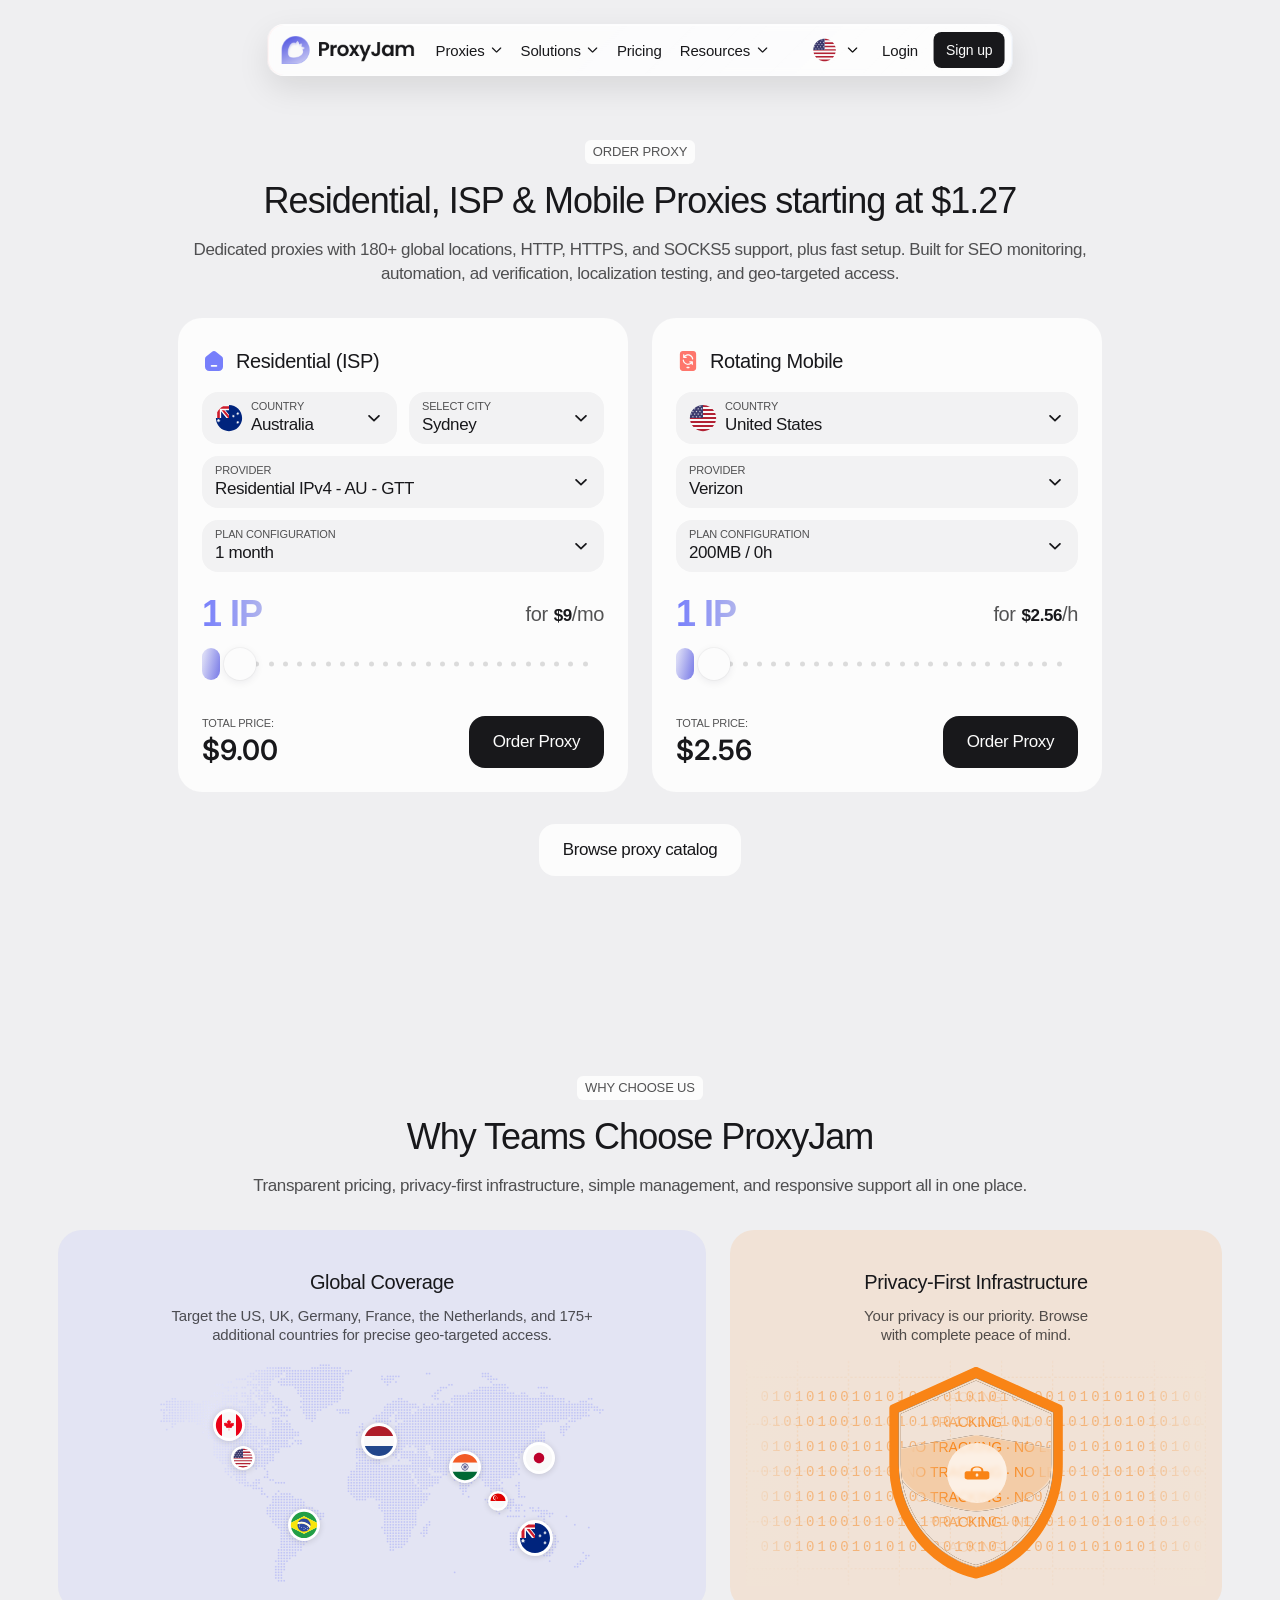
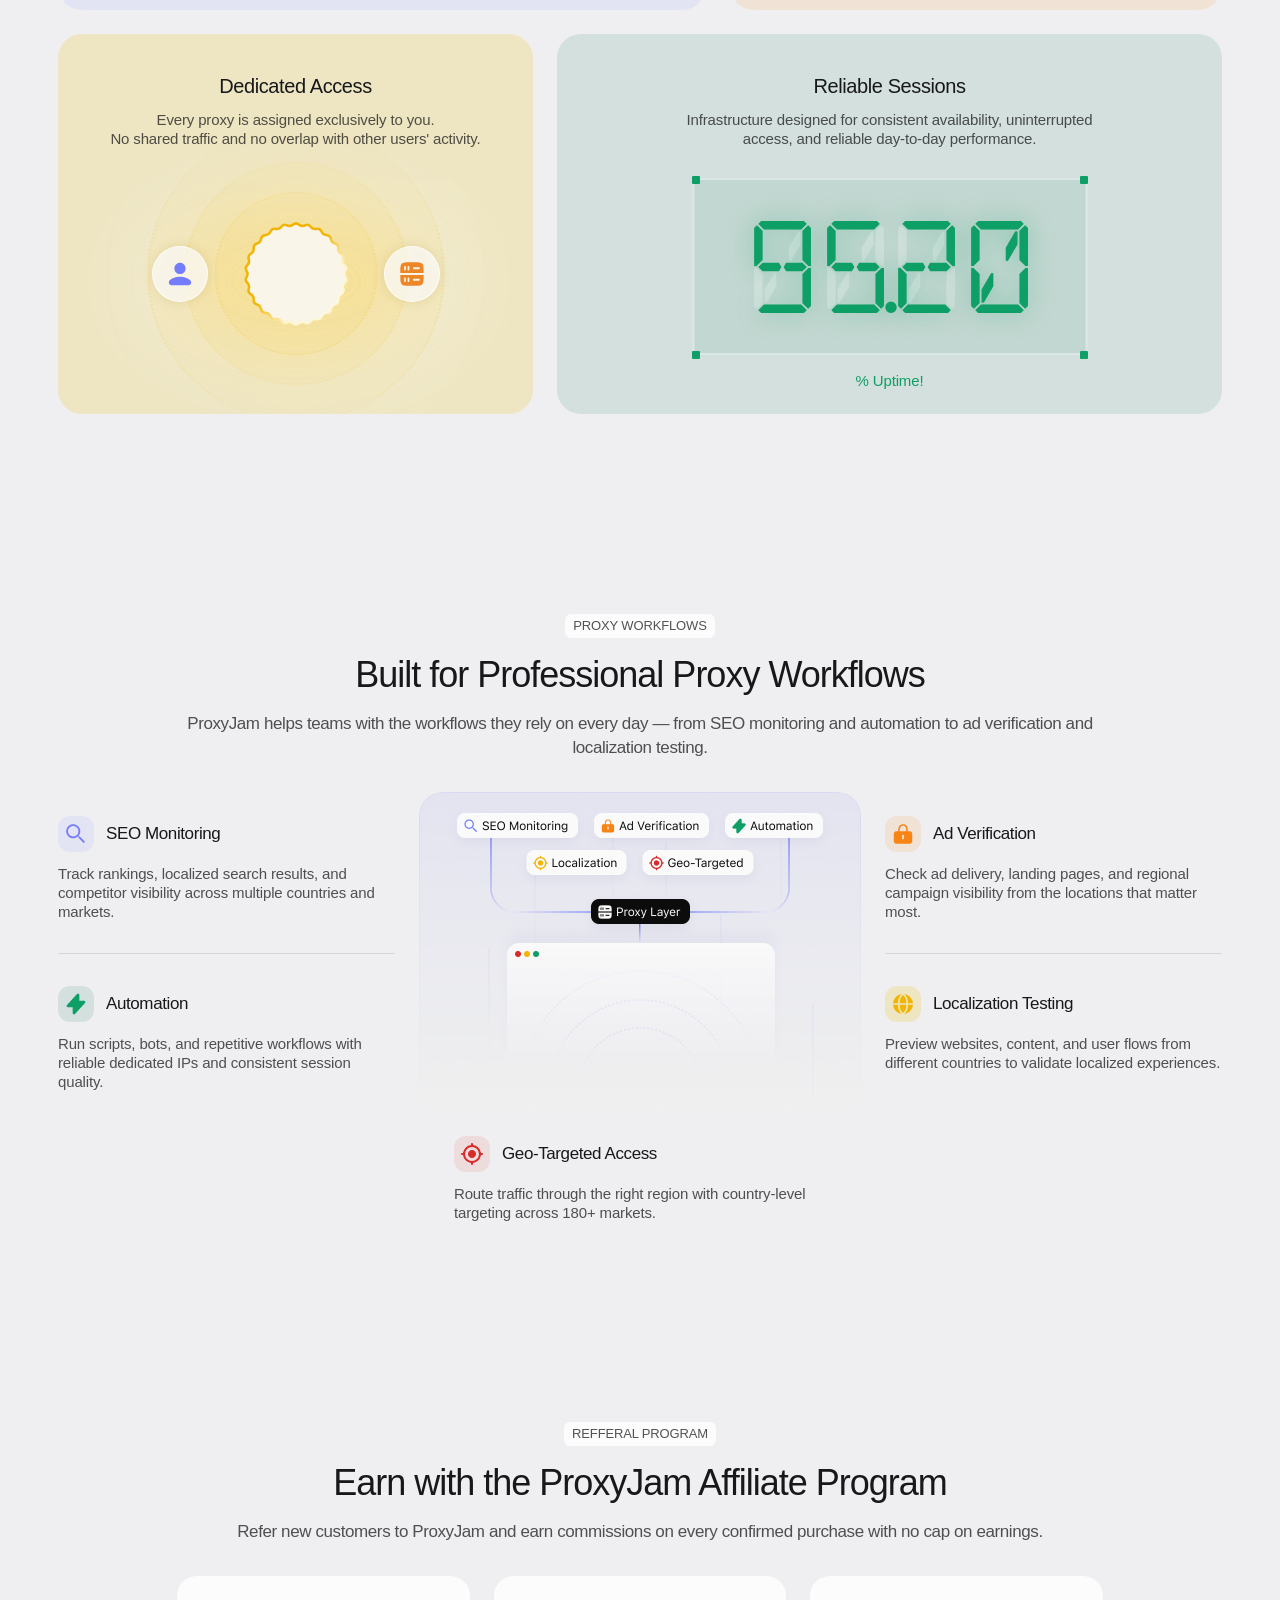
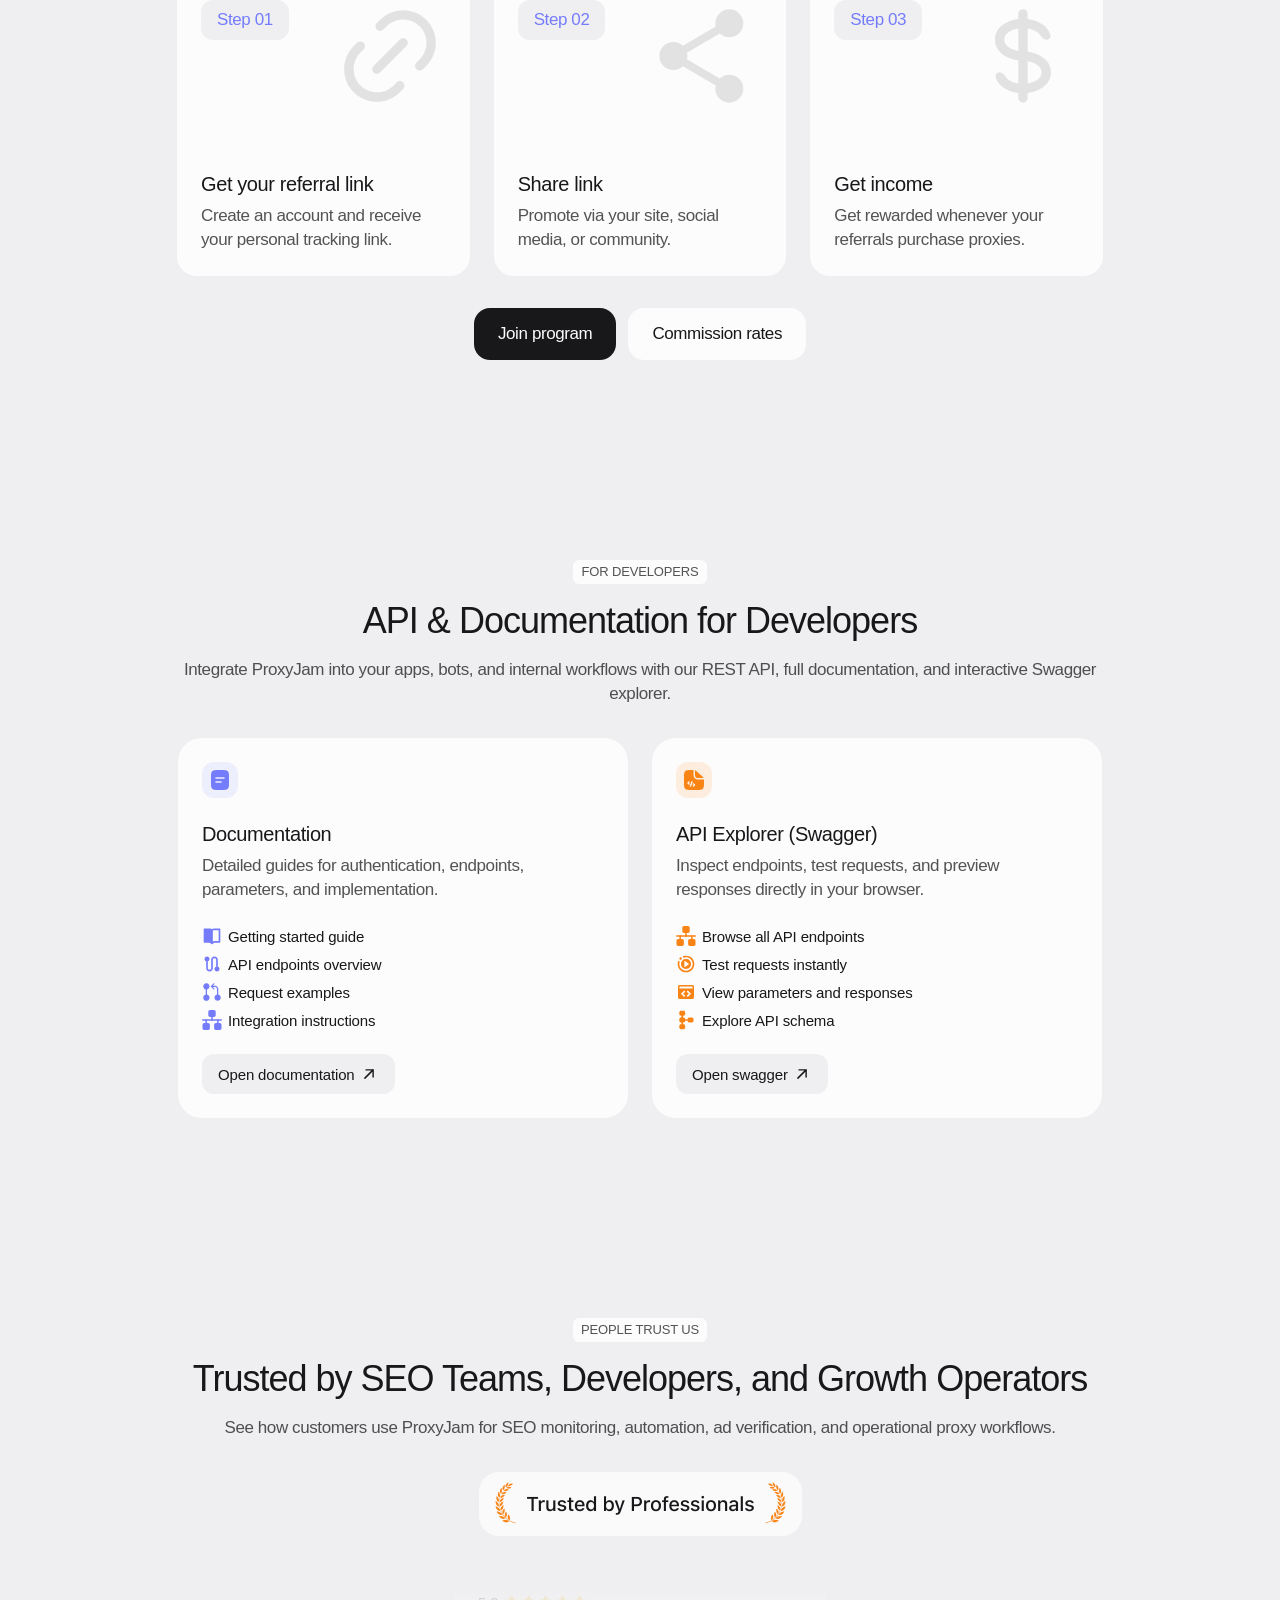
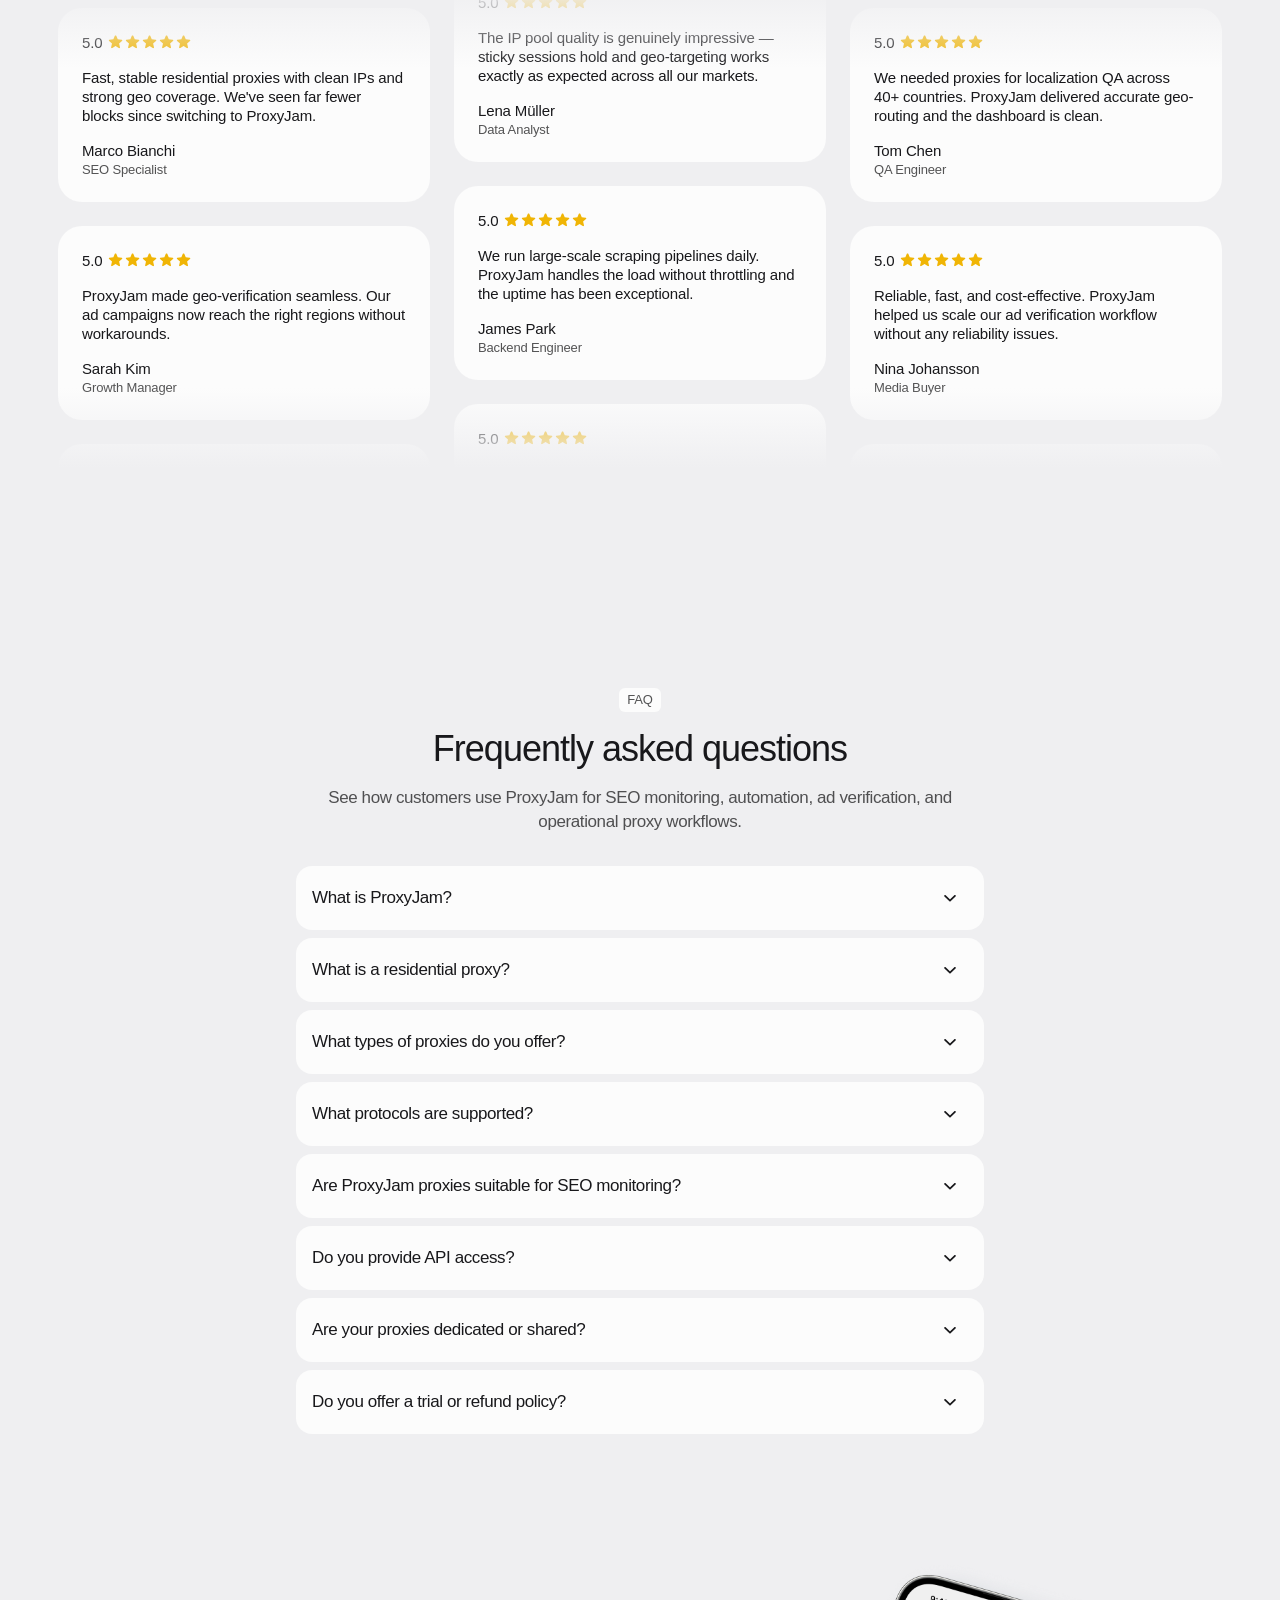
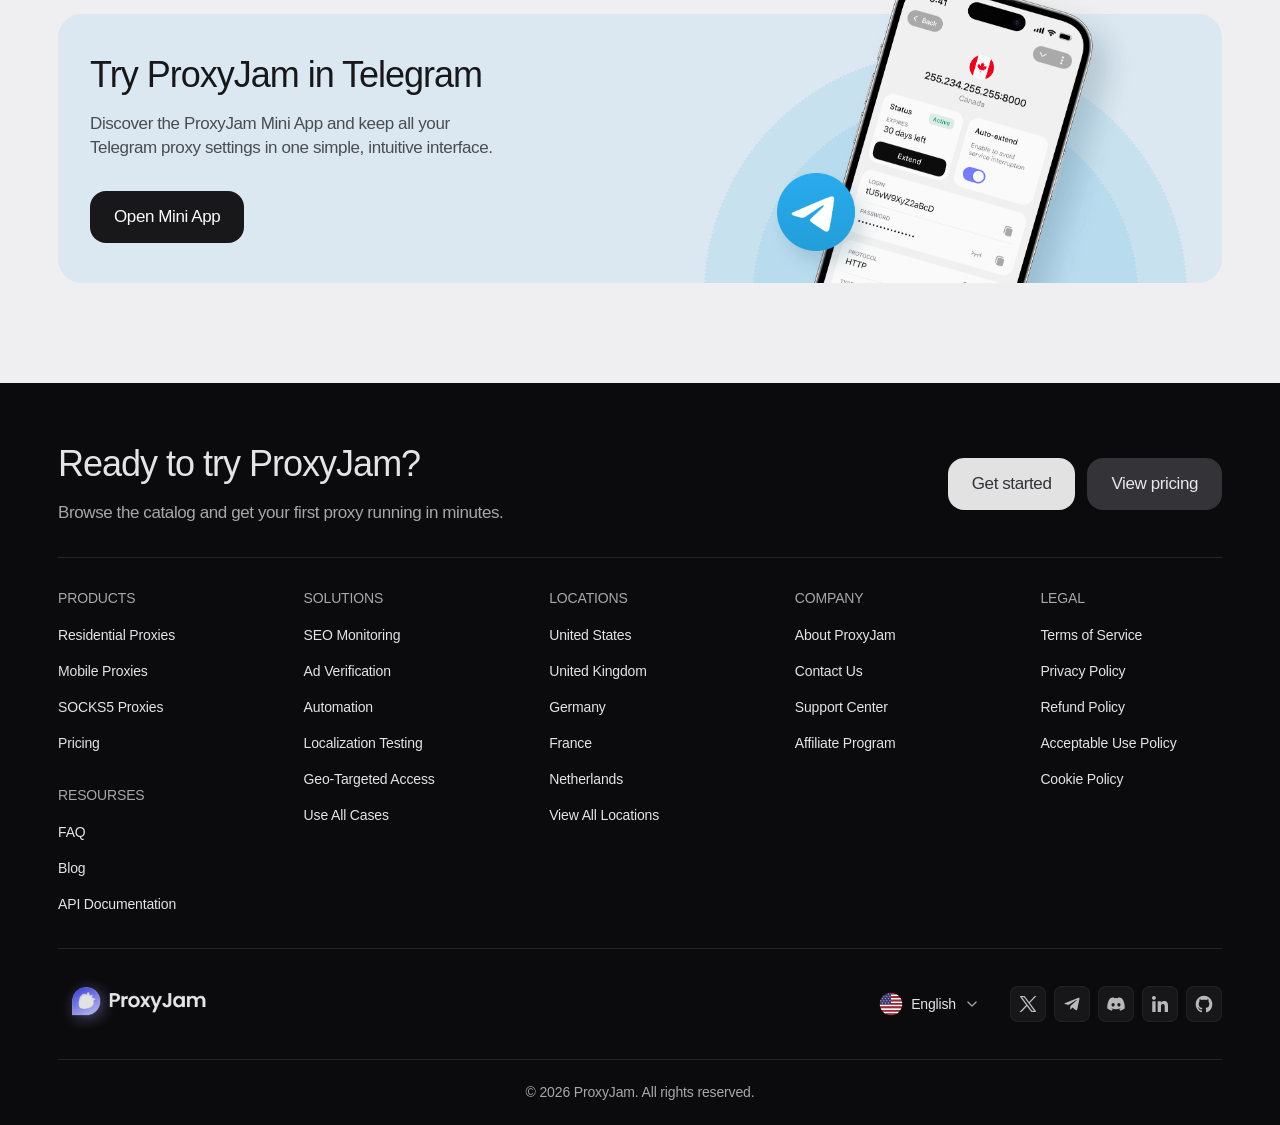
==== index.html @ fef91565 "update code" ====
<!DOCTYPE html>
<html lang="en">
<head>
<meta charset="UTF-8">
<meta name="viewport" content="width=device-width, initial-scale=1.0">
<title>Residential, ISP &amp; Mobile Proxies starting at $1.27</title>
<link rel="preconnect" href="https://fonts.googleapis.com">
<link rel="preconnect" href="https://fonts.gstatic.com" crossorigin>
<link rel="stylesheet" href="https://fonts.googleapis.com/css2?family=Poppins:wght@600&family=Inter:wght@600&display=swap">
<link rel="preload" href="assets/fonts/DSEG14Classic-Regular.woff2" as="font" type="font/woff2" crossorigin>
<link rel="stylesheet" href="css/common.css">
<link rel="stylesheet" href="css/index.css">
</head>
<body>

<div data-include="partials/header.html"></div>


<!-- ═══════════════════════════════════════
     HERO SECTION — Order Proxy
════════════════════════════════════════ -->
<div class="hero-section">

<!-- Text -->
<div class="hero-text">
  <span class="section-label">ORDER PROXY</span>
  <h1 class="hero-title">Residential, ISP &amp; Mobile Proxies starting at $1.27</h1>
  <p class="hero-subtitle">Dedicated proxies with 180+ global locations, HTTP, HTTPS, and SOCKS5 support, plus fast setup. Built for SEO monitoring, automation, ad verification, localization testing, and geo-targeted access.</p>
</div>

<!-- Proxy Cards -->
<div class="proxy-cards-row">

  <!-- ── Card 1: Residential (ISP) ── -->
  <div class="pcard">
  <div class="pcard-inner">

    <div class="pcard-head">
      <img src="assets/icon-residential.svg" alt="" width="24" height="24">
      <span class="pcard-title">Residential (ISP)</span>
    </div>

    <div class="pcard-fields">
      <div class="pcard-fields-row">
        <!-- Country (dropdown) -->
        <div class="sel-wrap" data-sel="country-isp" data-searchable>
          <div class="sel-input">
            <img class="sel-flag" src="assets/flag-au.svg" alt="">
            <div class="sel-text">
              <span class="sel-label">Country</span>
              <span class="sel-value">Australia</span>
              <input class="sel-search" type="text" autocomplete="off" spellcheck="false" tabindex="-1" aria-label="Search country">
            </div>
            <img class="sel-chev" src="assets/chevron-down-field.svg" alt="">
          </div>
          <div class="sel-drop sel-drop--scroll" id="seldrop-country-isp">
            <div class="sel-drop-list">
              <div class="sel-drop-item sel-drop-item--on"><img src="assets/flag-au.svg" alt=""><div class="sel-drop-text"><span class="sel-drop-name">Australia</span><span class="sel-drop-price">$5.03/month</span></div><img class="sel-drop-check" src="assets/check-m.svg" alt=""></div>
              <div class="sel-drop-item"><img src="assets/flag-bg.svg" alt=""><div class="sel-drop-text"><span class="sel-drop-name">Bulgaria</span><span class="sel-drop-price">$5.03/month</span></div></div>
              <div class="sel-drop-item"><img src="assets/flag-be.svg" alt=""><div class="sel-drop-text"><span class="sel-drop-name">Belgium</span><span class="sel-drop-price">$5.03/month</span></div></div>
              <div class="sel-drop-item"><img src="assets/flag-bd.svg" alt=""><div class="sel-drop-text"><span class="sel-drop-name">Bangladesh</span><span class="sel-drop-price">$5.03/month</span></div></div>
              <div class="sel-drop-item"><img src="assets/flag-at.svg" alt=""><div class="sel-drop-text"><span class="sel-drop-name">Austria</span><span class="sel-drop-price">$5.03/month</span></div></div>
              <div class="sel-drop-item"><img src="assets/flag-us.svg" alt=""><div class="sel-drop-text"><span class="sel-drop-name">United States</span><span class="sel-drop-price">$5.03/month</span></div></div>
              <div class="sel-drop-item"><img src="assets/flag-br.svg" alt=""><div class="sel-drop-text"><span class="sel-drop-name">Brazil</span><span class="sel-drop-price">$4.87/month</span></div></div>
              <div class="sel-drop-item"><img src="assets/flag-ca.svg" alt=""><div class="sel-drop-text"><span class="sel-drop-name">Canada</span><span class="sel-drop-price">$5.03/month</span></div></div>
              <div class="sel-drop-item"><img src="assets/flag-in.svg" alt=""><div class="sel-drop-text"><span class="sel-drop-name">India</span><span class="sel-drop-price">$3.24/month</span></div></div>
              <div class="sel-drop-item"><img src="assets/flag-jp.svg" alt=""><div class="sel-drop-text"><span class="sel-drop-name">Japan</span><span class="sel-drop-price">$5.99/month</span></div></div>
              <div class="sel-drop-item"><img src="assets/flag-nl.svg" alt=""><div class="sel-drop-text"><span class="sel-drop-name">Netherlands</span><span class="sel-drop-price">$5.03/month</span></div></div>
              <div class="sel-drop-item"><img src="assets/flag-sg.svg" alt=""><div class="sel-drop-text"><span class="sel-drop-name">Singapore</span><span class="sel-drop-price">$5.49/month</span></div></div>
            </div>
            <div class="sel-drop-no-results" aria-hidden="true">No results</div>
            <div class="sel-scrollbar" aria-hidden="true"><div class="sel-scrollbar-thumb"></div></div>
          </div>
        </div>
        <!-- City -->
        <div class="sel-wrap" data-sel="city-isp">
          <div class="sel-input">
            <div class="sel-text">
              <span class="sel-label">Select City</span>
              <span class="sel-value">Sydney</span>
            </div>
            <img class="sel-chev" src="assets/chevron-down-field.svg" alt="">
          </div>
          <div class="sel-drop sel-drop--plan" id="seldrop-city-isp">
            <div class="sel-drop-item sel-drop-item--sm sel-drop-item--on"><span class="sel-drop-name">Sydney</span><img class="sel-drop-check" src="assets/check-m.svg" alt=""></div>
            <div class="sel-drop-item sel-drop-item--sm"><span class="sel-drop-name">Melbourne</span></div>
          </div>
        </div>
      </div>
      <!-- Provider -->
      <div class="sel-wrap" data-sel="provider-isp">
        <div class="sel-input">
          <div class="sel-text">
            <span class="sel-label">Provider</span>
            <span class="sel-value">Residential IPv4 - AU - GTT</span>
          </div>
          <img class="sel-chev" src="assets/chevron-down-field.svg" alt="">
        </div>
        <div class="sel-drop sel-drop--plan" id="seldrop-provider-isp">
          <div class="sel-drop-item sel-drop-item--sm sel-drop-item--on"><span class="sel-drop-name">Residential IPv4 - AU - GTT</span><img class="sel-drop-check" src="assets/check-m.svg" alt=""></div>
          <div class="sel-drop-item sel-drop-item--sm"><span class="sel-drop-name">Residential IPv4 - AU - NTT</span></div>
        </div>
      </div>
      <!-- Plan Configuration (dropdown) -->
      <div class="sel-wrap" data-sel="plan-isp">
        <div class="sel-input">
          <div class="sel-text">
            <span class="sel-label">Plan Configuration</span>
            <span class="sel-value">1 month</span>
          </div>
          <img class="sel-chev" src="assets/chevron-down-field.svg" alt="">
        </div>
        <div class="sel-drop sel-drop--plan sel-drop--scroll" id="seldrop-plan-isp">
          <div class="sel-drop-list">
            <div class="sel-drop-item sel-drop-item--sm sel-drop-item--on"><span class="sel-drop-name">1 month</span><img class="sel-drop-check" src="assets/check-m.svg" alt=""></div>
            <div class="sel-drop-item sel-drop-item--sm"><span class="sel-drop-name">2 months</span></div>
            <div class="sel-drop-item sel-drop-item--sm"><span class="sel-drop-name">3 months</span></div>
            <div class="sel-drop-item sel-drop-item--sm"><span class="sel-drop-name">4 months</span></div>
            <div class="sel-drop-item sel-drop-item--sm"><span class="sel-drop-name">5 months</span></div>
            <div class="sel-drop-item sel-drop-item--sm"><span class="sel-drop-name">6 months</span></div>
            <div class="sel-drop-item sel-drop-item--sm"><span class="sel-drop-name">7 months</span></div>
            <div class="sel-drop-item sel-drop-item--sm"><span class="sel-drop-name">8 months</span></div>
            <div class="sel-drop-item sel-drop-item--sm"><span class="sel-drop-name">9 months</span></div>
            <div class="sel-drop-item sel-drop-item--sm"><span class="sel-drop-name">10 months</span></div>
            <div class="sel-drop-item sel-drop-item--sm"><span class="sel-drop-name">11 months</span></div>
            <div class="sel-drop-item sel-drop-item--sm"><span class="sel-drop-name">12 months</span></div>
          </div>
          <div class="sel-drop-no-results" aria-hidden="true">No results</div>
          <div class="sel-scrollbar" aria-hidden="true"><div class="sel-scrollbar-thumb"></div></div>
        </div>
      </div>
    </div>

    <div class="pcard-pricing">
      <div class="pcard-pricing-body">
        <div class="pcard-pricing-row">
          <span class="pcard-ip-count">1 IP</span>
          <div class="pcard-price-right">
            <span class="pcard-price-for">for</span>
            <span class="pcard-price-num">$9<span class="pcard-price-unit">/mo</span></span>
          </div>
        </div>
        <div class="pcard-slider">
          <div class="pcard-slider-dots"></div>
          <div class="pcard-slider-thumb-wrap">
            <div class="pcard-slider-fill"></div>
            <div class="pcard-slider-thumb"></div>
          </div>
        </div>
      </div>
      <div class="pcard-footer">
        <div class="pcard-total">
          <span class="pcard-total-label">Total price:</span>
          <span class="pcard-total-amount">$4.20</span>
        </div>
        <a href="#" class="btn-primary btn-xl">Order Proxy</a>
      </div>
    </div>

  </div>
  </div><!-- /card 1 -->

  <!-- ── Card 2: Rotating Mobile ── -->
  <div class="pcard">
  <div class="pcard-inner">

    <div class="pcard-head">
      <img src="assets/icon-mobile.svg" alt="" width="24" height="24">
      <span class="pcard-title">Rotating Mobile</span>
    </div>

    <div class="pcard-fields">
      <!-- Country -->
      <div class="sel-wrap" data-sel="country-mob" data-searchable>
        <div class="sel-input">
          <img class="sel-flag" src="assets/flag-us.svg" alt="">
          <div class="sel-text">
            <span class="sel-label">Country</span>
            <span class="sel-value">United States</span>
            <input class="sel-search" type="text" autocomplete="off" spellcheck="false" tabindex="-1" aria-label="Search country">
          </div>
          <img class="sel-chev" src="assets/chevron-down-field.svg" alt="">
        </div>
        <div class="sel-drop sel-drop--scroll" id="seldrop-country-mob">
          <div class="sel-drop-list">
            <div class="sel-drop-item sel-drop-item--on"><img src="assets/flag-us.svg" alt=""><div class="sel-drop-text"><span class="sel-drop-name">United States</span><span class="sel-drop-price">$2.56/h</span></div><img class="sel-drop-check" src="assets/check-m.svg" alt=""></div>
            <div class="sel-drop-item"><img src="assets/flag-au.svg" alt=""><div class="sel-drop-text"><span class="sel-drop-name">Australia</span><span class="sel-drop-price">$2.98/h</span></div></div>
            <div class="sel-drop-item"><img src="assets/flag-be.svg" alt=""><div class="sel-drop-text"><span class="sel-drop-name">Belgium</span><span class="sel-drop-price">$2.80/h</span></div></div>
            <div class="sel-drop-item"><img src="assets/flag-br.svg" alt=""><div class="sel-drop-text"><span class="sel-drop-name">Brazil</span><span class="sel-drop-price">$2.40/h</span></div></div>
            <div class="sel-drop-item"><img src="assets/flag-ca.svg" alt=""><div class="sel-drop-text"><span class="sel-drop-name">Canada</span><span class="sel-drop-price">$2.70/h</span></div></div>
            <div class="sel-drop-item"><img src="assets/flag-at.svg" alt=""><div class="sel-drop-text"><span class="sel-drop-name">Austria</span><span class="sel-drop-price">$2.75/h</span></div></div>
            <div class="sel-drop-item"><img src="assets/flag-bg.svg" alt=""><div class="sel-drop-text"><span class="sel-drop-name">Bulgaria</span><span class="sel-drop-price">$2.60/h</span></div></div>
            <div class="sel-drop-item"><img src="assets/flag-in.svg" alt=""><div class="sel-drop-text"><span class="sel-drop-name">India</span><span class="sel-drop-price">$1.90/h</span></div></div>
            <div class="sel-drop-item"><img src="assets/flag-jp.svg" alt=""><div class="sel-drop-text"><span class="sel-drop-name">Japan</span><span class="sel-drop-price">$3.10/h</span></div></div>
            <div class="sel-drop-item"><img src="assets/flag-nl.svg" alt=""><div class="sel-drop-text"><span class="sel-drop-name">Netherlands</span><span class="sel-drop-price">$2.80/h</span></div></div>
            <div class="sel-drop-item"><img src="assets/flag-sg.svg" alt=""><div class="sel-drop-text"><span class="sel-drop-name">Singapore</span><span class="sel-drop-price">$3.20/h</span></div></div>
            <div class="sel-drop-item"><img src="assets/flag-bd.svg" alt=""><div class="sel-drop-text"><span class="sel-drop-name">Bangladesh</span><span class="sel-drop-price">$1.75/h</span></div></div>
          </div>
          <div class="sel-drop-no-results" aria-hidden="true">No results</div>
          <div class="sel-scrollbar" aria-hidden="true"><div class="sel-scrollbar-thumb"></div></div>
        </div>
      </div>
      <!-- Provider -->
      <div class="sel-wrap" data-sel="provider-mob">
        <div class="sel-input">
          <div class="sel-text">
            <span class="sel-label">Provider</span>
            <span class="sel-value">Verizon</span>
          </div>
          <img class="sel-chev" src="assets/chevron-down-field.svg" alt="">
        </div>
        <div class="sel-drop sel-drop--plan" id="seldrop-provider-mob">
          <div class="sel-drop-item sel-drop-item--sm sel-drop-item--on"><span class="sel-drop-name">Verizon</span><img class="sel-drop-check" src="assets/check-m.svg" alt=""></div>
          <div class="sel-drop-item sel-drop-item--sm"><span class="sel-drop-name">AT&amp;T</span></div>
        </div>
      </div>
      <!-- Plan Configuration -->
      <div class="sel-wrap" data-sel="plan-mob">
        <div class="sel-input">
          <div class="sel-text">
            <span class="sel-label">Plan Configuration</span>
            <span class="sel-value">200MB / 0h</span>
          </div>
          <img class="sel-chev" src="assets/chevron-down-field.svg" alt="">
        </div>
        <div class="sel-drop sel-drop--plan" id="seldrop-plan-mob">
          <div class="sel-drop-item sel-drop-item--sm sel-drop-item--on"><span class="sel-drop-name">200MB / 0h</span><img class="sel-drop-check" src="assets/check-m.svg" alt=""></div>
          <div class="sel-drop-item sel-drop-item--sm"><span class="sel-drop-name">Unlimited / 1 day</span></div>
          <div class="sel-drop-item sel-drop-item--sm"><span class="sel-drop-name">Unlimited / 1 week</span></div>
          <div class="sel-drop-item sel-drop-item--sm"><span class="sel-drop-name">Unlimited / 15 days</span></div>
          <div class="sel-drop-item sel-drop-item--sm"><span class="sel-drop-name">Unlimited / 1 month</span></div>
        </div>
      </div>
    </div>

    <div class="pcard-pricing">
      <div class="pcard-pricing-body">
        <div class="pcard-pricing-row">
          <span class="pcard-ip-count">1 IP</span>
          <div class="pcard-price-right">
            <span class="pcard-price-for">for</span>
            <span class="pcard-price-num">$2.56<span class="pcard-price-unit">/h</span></span>
          </div>
        </div>
        <div class="pcard-slider">
          <div class="pcard-slider-dots"></div>
          <div class="pcard-slider-thumb-wrap">
            <div class="pcard-slider-fill"></div>
            <div class="pcard-slider-thumb"></div>
          </div>
        </div>
      </div>
      <div class="pcard-footer">
        <div class="pcard-total">
          <span class="pcard-total-label">Total price:</span>
          <span class="pcard-total-amount">$1.50</span>
        </div>
        <a href="#" class="btn-primary btn-xl">Order Proxy</a>
      </div>
    </div>

  </div>
  </div><!-- /card 2 -->

</div><!-- /proxy-cards-row -->

<a href="#" class="btn-secondary-on-accent btn-xl">Browse proxy catalog</a>

</div><!-- /hero-section -->


<div class="section">


<!-- Header -->
<div class="section-header">
<span class="section-label">WHY CHOOSE US</span>
<h2 class="section-title">Why Teams Choose ProxyJam</h2>
<p class="section-subtitle">Transparent pricing, privacy-first infrastructure, simple management, and responsive support all in one place.</p>
</div>


<!-- Cards -->
<div class="cards">


<!-- Row 1 -->
<div class="cards-row">


<!-- Global Coverage -->
<div class="card card-global">
<div class="card-canvas desktop-only">
<div class="card-header">
<p class="card-title">Global Coverage</p>
<p class="card-desc">Target the US, UK, Germany, France, the Netherlands, and 175+ additional countries for precise geo-targeted access.</p>
</div>


<div class="global-map-backdrop"></div>


<div class="flag flag-ca"><img src="assets/flag-ca.svg" alt="Canada"></div>
<div class="flag flag-us"><img src="assets/flag-us.svg" alt="USA"></div>
<div class="flag flag-br"><img src="assets/flag-br.svg" alt="Brazil"></div>
<div class="flag flag-nl"><img src="assets/flag-nl.svg" alt="Netherlands"></div>
<div class="flag flag-in"><img src="assets/flag-in.svg" alt="India"></div>
<div class="flag flag-sg"><img src="assets/flag-sg.svg" alt="Singapore"></div>
<div class="flag flag-jp"><img src="assets/flag-jp.svg" alt="Japan"></div>
<div class="flag flag-au"><img src="assets/flag-au.svg" alt="Australia"></div>
</div>

<!-- Mobile rebuild: text in normal flow (native size), graphics in a fixed 311px layout -->
<div class="card-m mobile-only">
<div class="card-header-m">
<p class="card-title">Global Coverage</p>
<p class="card-desc">Target the US, UK, Germany, France, the Netherlands, and 175+ additional countries for precise geo-targeted access.</p>
</div>
<div class="card-art-m art-global-m">
<div class="card-art-m-canvas">
<div class="map-backdrop-m"></div>
<div class="flag-m flag-jp-m"><img src="assets/flag-jp.svg" alt="Japan"></div>
<div class="flag-m flag-in-m"><img src="assets/flag-in.svg" alt="India"></div>
<div class="flag-m flag-sg-m"><img src="assets/flag-sg.svg" alt="Singapore"></div>
<div class="flag-m flag-au-m"><img src="assets/flag-au.svg" alt="Australia"></div>
<div class="flag-m flag-br-m"><img src="assets/flag-br.svg" alt="Brazil"></div>
<div class="flag-m flag-ca-m"><img src="assets/flag-ca.svg" alt="Canada"></div>
<div class="flag-m flag-us-m"><img src="assets/flag-us.svg" alt="USA"></div>
<div class="flag-m flag-nl-m"><img src="assets/flag-nl.svg" alt="Netherlands"></div>
</div>
</div>
</div>
</div>
<script>
document.addEventListener('dragstart', function(e){ e.preventDefault(); });
document.querySelectorAll('.flag, .flag-m').forEach(function(f){
  f.addEventListener('animationend', function(e){
    if (e.animationName === 'flag-pop') f.classList.add('flag-settled');
  });
});
</script>


<!-- Privacy-First Infrastructure -->
<div class="card card-privacy">
<div class="card-canvas">


<!-- Header flows in flex (not absolute like other cards) -->
<div class="privacy-header">
<p class="card-title">Privacy-First Infrastructure</p>
<p class="card-desc">Your privacy is our priority. Browse<br>with complete peace of mind.</p>
</div>


<!-- Section fills remaining height — all decorations positioned inside here -->
<div class="privacy-section">
<div class="privacy-section-inner">


<!-- Dashed-square grid pattern image -->
<div class="grid-pattern"><img src="assets/f4e9cf75-34ce-440c-aba3-add4a6ff851a.png" alt=""></div>


<p class="binary-row" style="top:calc(50% - 84px)"><span class="binary-ticker" style="animation-delay:0s">0101010010101010010101010010101010101001010010101001001010100101010100101010100101010101010010100101010010</span></p>
<p class="binary-row" style="top:calc(50% - 59px)"><span class="binary-ticker" style="animation-delay:-2s;animation-duration:14s">0101010010101010010101010010101010101001001010010101010010101010010101010101001010010101010101010010101010</span></p>
<p class="binary-row" style="top:calc(50% - 34px)"><span class="binary-ticker" style="animation-delay:-4s">0101010010101010010101010010101010101001010010101001001010100101010100101010100101010101010010100101010010</span></p>
<p class="binary-row" style="top:calc(50% - 9px)"><span class="binary-ticker" style="animation-delay:-6s;animation-duration:14s">0101010010101010010101010010101010101001001010010101010010101010010101010101001010010101010101010010101010</span></p>
<p class="binary-row" style="top:calc(50% + 16px)"><span class="binary-ticker" style="animation-delay:-8s">0101010010101010010101010010101010101001010010101001001010100101010100101010100101010101010010100101010010</span></p>
<p class="binary-row" style="top:calc(50% + 41px)"><span class="binary-ticker" style="animation-delay:-10s;animation-duration:14s">0101010010101010010101010010101010101001001010010101010010101010010101010101001010010101010101010010101010</span></p>
<p class="binary-row" style="top:calc(50% + 66px)"><span class="binary-ticker" style="animation-delay:-12s">0101010010101010010101010010101010101001010010101001001010100101010100101010100101010101010010100101010010</span></p>


<!-- Shield fill (solid orange shape) — centered in section -->
<div class="shield-fill">
<img src="assets/6edff394-02d1-48a5-b776-a160d4b1c9af.svg" alt="">
</div>
<!-- Shield stroke (outline) — same center, 173.6×212.2px per Figma -->
<div class="shield-stroke">
<img src="assets/3fb96b79-f251-4311-98e4-dcd44f9886ab.svg" alt="">
</div>


<!-- NO LOGS scrolling rows: HTML ticker + per-row radial mask — same seamless technique as binary rows -->
<div class="nologs-row" style="top:calc(50% - 84px);-webkit-mask-image:radial-gradient(ellipse 72px 88px at 150px 83.5px,white 44%,transparent 100%);mask-image:radial-gradient(ellipse 72px 88px at 150px 83.5px,white 44%,transparent 100%)"><span class="nologs-ticker" style="animation-duration:20s;animation-delay:0s">NO LOGS · NO TRACKING · NO LEAKS · NO LOGS · NO TRACKING · NO LEAKS · </span></div>
<div class="nologs-row" style="top:calc(50% - 59px);-webkit-mask-image:radial-gradient(ellipse 72px 88px at 150px 58.5px,white 44%,transparent 100%);mask-image:radial-gradient(ellipse 72px 88px at 150px 58.5px,white 44%,transparent 100%)"><span class="nologs-ticker" style="animation-duration:14s;animation-delay:-5s">NO LOGS · NO TRACKING · NO LEAKS · NO LOGS · NO TRACKING · NO LEAKS · </span></div>
<div class="nologs-row" style="top:calc(50% - 34px);-webkit-mask-image:radial-gradient(ellipse 72px 88px at 150px 33.5px,white 44%,transparent 100%);mask-image:radial-gradient(ellipse 72px 88px at 150px 33.5px,white 44%,transparent 100%)"><span class="nologs-ticker" style="animation-duration:20s;animation-delay:-8s">NO LOGS · NO TRACKING · NO LEAKS · NO LOGS · NO TRACKING · NO LEAKS · </span></div>
<div class="nologs-row" style="top:calc(50% - 9px);-webkit-mask-image:radial-gradient(ellipse 72px 88px at 150px 8.5px,white 44%,transparent 100%);mask-image:radial-gradient(ellipse 72px 88px at 150px 8.5px,white 44%,transparent 100%)"><span class="nologs-ticker" style="animation-duration:16s;animation-delay:-2s">NO LOGS · NO TRACKING · NO LEAKS · NO LOGS · NO TRACKING · NO LEAKS · </span></div>
<div class="nologs-row" style="top:calc(50% + 16px);-webkit-mask-image:radial-gradient(ellipse 72px 88px at 150px -16.5px,white 44%,transparent 100%);mask-image:radial-gradient(ellipse 72px 88px at 150px -16.5px,white 44%,transparent 100%)"><span class="nologs-ticker" style="animation-duration:20s;animation-delay:-11s">NO LOGS · NO TRACKING · NO LEAKS · NO LOGS · NO TRACKING · NO LEAKS · </span></div>
<div class="nologs-row" style="top:calc(50% + 41px);-webkit-mask-image:radial-gradient(ellipse 72px 88px at 150px -41.5px,white 44%,transparent 100%);mask-image:radial-gradient(ellipse 72px 88px at 150px -41.5px,white 44%,transparent 100%)"><span class="nologs-ticker" style="animation-duration:14s;animation-delay:-7s">NO LOGS · NO TRACKING · NO LEAKS · NO LOGS · NO TRACKING · NO LEAKS · </span></div>
<div class="nologs-row" style="top:calc(50% + 66px);-webkit-mask-image:radial-gradient(ellipse 72px 88px at 150px -66.5px,white 44%,transparent 100%);mask-image:radial-gradient(ellipse 72px 88px at 150px -66.5px,white 44%,transparent 100%)"><span class="nologs-ticker" style="animation-duration:18s;animation-delay:-14s">NO LOGS · NO TRACKING · NO LEAKS · NO LOGS · NO TRACKING · NO LEAKS · </span></div>


<!-- Lock icon at shield center -->
<div class="privacy-lock">
<img src="assets/2326673f-800e-4bdb-b74c-940f44e95e42.svg" alt="lock">
</div>


</div><!-- /privacy-section-inner -->
</div><!-- /privacy-section -->
</div><!-- /card-canvas -->
</div>


</div><!-- /row 1 -->


<!-- Row 2 -->
<div class="cards-row">


<!-- Dedicated Access -->
<div class="card card-dedicated">
<div class="card-canvas desktop-only">
<div class="card-header">
<p class="card-title">Dedicated Access</p>
<p class="card-desc">Every proxy is assigned exclusively to you.<br>No shared traffic and no overlap with other users' activity.</p>
</div>


<div class="dedicated-circles">
<div class="circle circle-1"><img src="assets/ellipse-ring-5.png" alt=""></div>
<div class="circle circle-2"><img src="assets/ellipse-ring-4.png" alt=""></div>
<div class="circle circle-3"><img src="assets/ellipse-ring-3.png" alt=""></div>
<div class="circle circle-4"><img src="assets/ellipse-ring-2.png" alt=""></div>
<div class="circle circle-5"><img src="assets/ellipse-ring-1.png" alt=""></div>
</div>


<div class="icon-holder icon-left">
<img src="assets/0dd3f179-70f8-4a38-bca5-ca5babe4696d.svg" alt="person">
</div>
<div class="icon-holder icon-right">
<img src="assets/f56c302c-a015-42be-b242-9e35dde1f527.svg" alt="list">
</div>
<div class="icon-holder icon-center">
<svg class="icon-center-shape" viewBox="0 0 104 104" width="104" height="104">
<defs>
<linearGradient id="icon-center-grad" x1="0" y1="0" x2="1" y2="1">
<stop offset="0%" stop-color="#F0B505"/>
<stop offset="45%" stop-color="#F0B505"/>
<stop offset="70%" stop-color="#FFF5C8" stop-opacity="0.9"/>
<stop offset="100%" stop-color="#FFFFFF" stop-opacity="0.6"/>
</linearGradient>
</defs>
<path d="M49.56,2.24 Q52.00,0.50 54.44,2.24 L55.31,2.86 Q57.75,4.61 60.54,3.50 L61.54,3.10 Q64.32,2.00 66.28,4.27 L66.98,5.09 Q68.93,7.36 71.90,6.95 L72.96,6.81 Q75.93,6.40 77.29,9.08 L77.77,10.03 Q79.12,12.71 82.10,13.02 L83.17,13.14 Q86.15,13.45 86.82,16.38 L87.06,17.42 Q87.73,20.34 90.56,21.36 L91.56,21.73 Q94.38,22.74 94.34,25.74 L94.32,26.81 Q94.27,29.81 96.77,31.48 L97.66,32.07 Q100.15,33.74 99.39,36.64 L99.12,37.67 Q98.35,40.57 100.38,42.79 L101.10,43.58 Q103.12,45.79 101.69,48.43 L101.18,49.37 Q99.74,52.00 101.18,54.63 L101.69,55.57 Q103.12,58.21 101.10,60.42 L100.38,61.21 Q98.35,63.43 99.12,66.33 L99.39,67.36 Q100.15,70.26 97.66,71.93 L96.77,72.52 Q94.27,74.19 94.32,77.19 L94.34,78.26 Q94.38,81.26 91.56,82.27 L90.56,82.64 Q87.73,83.66 87.06,86.58 L86.82,87.62 Q86.15,90.55 83.17,90.86 L82.10,90.98 Q79.12,91.29 77.77,93.97 L77.29,94.92 Q75.93,97.60 72.96,97.19 L71.90,97.05 Q68.93,96.64 66.98,98.91 L66.28,99.73 Q64.32,102.00 61.54,100.90 L60.54,100.50 Q57.75,99.39 55.31,101.14 L54.44,101.76 Q52.00,103.50 49.56,101.76 L48.69,101.14 Q46.25,99.39 43.46,100.50 L42.46,100.90 Q39.68,102.00 37.72,99.73 L37.02,98.91 Q35.07,96.64 32.10,97.05 L31.04,97.19 Q28.07,97.60 26.71,94.92 L26.23,93.97 Q24.88,91.29 21.90,90.98 L20.83,90.86 Q17.85,90.55 17.18,87.62 L16.94,86.58 Q16.27,83.66 13.44,82.64 L12.44,82.27 Q9.62,81.26 9.66,78.26 L9.68,77.19 Q9.73,74.19 7.23,72.52 L6.34,71.93 Q3.85,70.26 4.61,67.36 L4.88,66.33 Q5.65,63.43 3.62,61.21 L2.90,60.42 Q0.88,58.21 2.31,55.57 L2.82,54.63 Q4.26,52.00 2.82,49.37 L2.31,48.43 Q0.88,45.79 2.90,43.58 L3.62,42.79 Q5.65,40.57 4.88,37.67 L4.61,36.64 Q3.85,33.74 6.34,32.07 L7.23,31.48 Q9.73,29.81 9.68,26.81 L9.66,25.74 Q9.62,22.74 12.44,21.73 L13.44,21.36 Q16.27,20.34 16.94,17.42 L17.18,16.38 Q17.85,13.45 20.83,13.14 L21.90,13.02 Q24.88,12.71 26.23,10.03 L26.71,9.08 Q28.07,6.40 31.04,6.81 L32.10,6.95 Q35.07,7.36 37.02,5.09 L37.72,4.27 Q39.68,2.00 42.46,3.10 L43.46,3.50 Q46.25,4.61 48.69,2.86 Z" fill="#F9F5E8" stroke="url(#icon-center-grad)" stroke-width="2.5" stroke-linejoin="round"/>
</svg>
<div class="icon-center-clip">
<div class="ded-arrows">
  <div class="ded-wrap ded-wrap-3">
    <svg viewBox="0 0 61 46" width="61" height="46" fill="none" xmlns="http://www.w3.org/2000/svg">
      <defs><linearGradient id="ded-ag-3" x1="45.4167" y1="19" x2="53.3436" y2="23.8517" gradientUnits="userSpaceOnUse"><stop stop-color="#F0B505"/><stop offset="0.25" stop-color="#F3C53C"/><stop offset="0.5" stop-color="#F5D573"/><stop offset="0.75" stop-color="#F8E5A9"/><stop offset="1" stop-color="white"/></linearGradient></defs>
      <path d="M44.6399 10.4215C44.2645 9.89592 43.6583 9.58398 43.0124 9.58398H39.303C37.6763 9.58398 36.7301 11.4227 37.6756 12.7465L44.1697 21.8382C44.6664 22.5336 44.6664 23.4677 44.1697 24.1631L37.6756 33.2548C36.7301 34.5786 37.6763 36.4173 39.303 36.4173H43.0124C43.6583 36.4173 44.2645 36.1054 44.6399 35.5798L52.7947 24.1631C53.2914 23.4677 53.2914 22.5336 52.7947 21.8382L44.6399 10.4215Z" fill="url(#ded-ag-3)"/>
      <path d="M43.0127 9.08398C43.82 9.08408 44.5777 9.47395 45.0469 10.1309L53.2012 21.5479C53.8221 22.4171 53.8221 23.5849 53.2012 24.4541L45.0469 35.8701C44.5777 36.527 43.82 36.9169 43.0127 36.917H39.3028C37.2695 36.9168 36.0867 34.6185 37.2686 32.9639L43.7627 23.8721C44.1351 23.3506 44.1352 22.6504 43.7627 22.1289L37.2686 13.0371C36.0868 11.3825 37.2695 9.08419 39.3028 9.08398H43.0127Z" stroke="white" stroke-opacity="0.41"/>
    </svg>
  </div>
  <div class="ded-wrap ded-wrap-2">
    <svg viewBox="0 0 61 46" width="61" height="46" fill="none" xmlns="http://www.w3.org/2000/svg">
      <defs><linearGradient id="ded-ag-2" x1="45.4167" y1="19" x2="53.3436" y2="23.8517" gradientUnits="userSpaceOnUse"><stop stop-color="#F0B505"/><stop offset="0.25" stop-color="#F3C53C"/><stop offset="0.5" stop-color="#F5D573"/><stop offset="0.75" stop-color="#F8E5A9"/><stop offset="1" stop-color="white"/></linearGradient></defs>
      <path d="M30.4316 10.4215C30.0561 9.89592 29.45 9.58398 28.8041 9.58398H25.0947C23.468 9.58398 22.5217 11.4227 23.4672 12.7465L29.9613 21.8382C30.458 22.5336 30.458 23.4677 29.9613 24.1631L23.4672 33.2548C22.5217 34.5786 23.468 36.4173 25.0947 36.4173H28.8041C29.45 36.4173 30.0561 36.1054 30.4316 35.5798L38.5863 24.1631C39.083 23.4677 39.083 22.5336 38.5863 21.8382L30.4316 10.4215Z" fill="url(#ded-ag-2)"/>
      <path d="M28.8038 9.08398C29.6111 9.08398 30.3696 9.47387 30.8389 10.1309L38.9932 21.5479C39.614 22.4171 39.614 23.5849 38.9932 24.4541L30.8389 35.8701C30.3696 36.5271 29.6111 36.917 28.8038 36.917H25.0948C23.0613 36.917 21.8787 34.6185 23.0606 32.9639L29.5547 23.8721C29.9269 23.3506 29.927 22.6503 29.5547 22.1289L23.0606 13.0371C21.8787 11.3824 23.0613 9.08398 25.0948 9.08398H28.8038Z" stroke="white" stroke-opacity="0.41"/>
    </svg>
  </div>
  <div class="ded-wrap ded-wrap-1">
    <svg viewBox="0 0 61 46" width="61" height="46" fill="none" xmlns="http://www.w3.org/2000/svg">
      <defs><linearGradient id="ded-ag-1" x1="45.4167" y1="19" x2="53.3436" y2="23.8517" gradientUnits="userSpaceOnUse"><stop stop-color="#F0B505"/><stop offset="0.25" stop-color="#F3C53C"/><stop offset="0.5" stop-color="#F5D573"/><stop offset="0.75" stop-color="#F8E5A9"/><stop offset="1" stop-color="white"/></linearGradient></defs>
      <path d="M16.2232 10.4215C15.8478 9.89592 15.2417 9.58398 14.5958 9.58398H10.8864C9.25963 9.58398 8.31339 11.4227 9.25891 12.7465L15.753 21.8382C16.2497 22.5336 16.2497 23.4677 15.753 24.1631L9.25891 33.2548C8.31339 34.5786 9.25963 36.4173 10.8864 36.4173H14.5958C15.2417 36.4173 15.8478 36.1054 16.2232 35.5798L24.378 24.1631C24.8747 23.4677 24.8747 22.5336 24.378 21.8382L16.2232 10.4215Z" fill="url(#ded-ag-1)"/>
      <path d="M14.5957 9.08398C15.4031 9.08398 16.1606 9.47393 16.6299 10.1309L24.7852 21.5479C25.4058 22.4171 25.406 23.585 24.7852 24.4541L16.6299 35.8701C16.1606 36.5271 15.4031 36.917 14.5957 36.917H10.8868C8.85333 36.917 7.66969 34.6185 8.8516 32.9639L15.3457 23.8721C15.7182 23.3505 15.7183 22.6504 15.3457 22.1289L8.8516 13.0371C7.66992 11.3825 8.85341 9.08398 10.8868 9.08398H14.5957Z" stroke="white" stroke-opacity="0.41"/>
    </svg>
  </div>
</div>
</div>
</div>
</div><!-- /card-canvas -->

<!-- Mobile rebuild: text in normal flow, rings/icons in a fixed 323px layout -->
<div class="card-m mobile-only">
<div class="card-header-m">
<p class="card-title">Dedicated Access</p>
<p class="card-desc">Every proxy is assigned exclusively to you.<br>No shared traffic and no overlap with other users' activity.</p>
</div>
<div class="card-art-m art-dedicated-m">
<div class="card-art-m-canvas">

<div class="dedicated-circles-m">
<div class="circle-m circle-m-1"><img src="assets/ellipse-ring-5.png" alt=""></div>
<div class="circle-m circle-m-2"><img src="assets/ellipse-ring-4.png" alt=""></div>
<div class="circle-m circle-m-3"><img src="assets/ellipse-ring-3.png" alt=""></div>
<div class="circle-m circle-m-4"><img src="assets/ellipse-ring-2.png" alt=""></div>
<div class="circle-m circle-m-5"><img src="assets/ellipse-ring-1.png" alt=""></div>
</div>

<div class="icon-holder-m icon-left-m">
<img src="assets/0dd3f179-70f8-4a38-bca5-ca5babe4696d.svg" alt="person">
</div>
<div class="icon-holder-m icon-right-m">
<img src="assets/f56c302c-a015-42be-b242-9e35dde1f527.svg" alt="list">
</div>
<div class="icon-center-m">
<svg class="icon-center-shape" viewBox="0 0 104 104" width="104" height="104">
<defs>
<linearGradient id="icon-center-grad-m" x1="0" y1="0" x2="1" y2="1">
<stop offset="0%" stop-color="#F0B505"/>
<stop offset="45%" stop-color="#F0B505"/>
<stop offset="70%" stop-color="#FFF5C8" stop-opacity="0.9"/>
<stop offset="100%" stop-color="#FFFFFF" stop-opacity="0.6"/>
</linearGradient>
</defs>
<path d="M49.56,2.24 Q52.00,0.50 54.44,2.24 L55.31,2.86 Q57.75,4.61 60.54,3.50 L61.54,3.10 Q64.32,2.00 66.28,4.27 L66.98,5.09 Q68.93,7.36 71.90,6.95 L72.96,6.81 Q75.93,6.40 77.29,9.08 L77.77,10.03 Q79.12,12.71 82.10,13.02 L83.17,13.14 Q86.15,13.45 86.82,16.38 L87.06,17.42 Q87.73,20.34 90.56,21.36 L91.56,21.73 Q94.38,22.74 94.34,25.74 L94.32,26.81 Q94.27,29.81 96.77,31.48 L97.66,32.07 Q100.15,33.74 99.39,36.64 L99.12,37.67 Q98.35,40.57 100.38,42.79 L101.10,43.58 Q103.12,45.79 101.69,48.43 L101.18,49.37 Q99.74,52.00 101.18,54.63 L101.69,55.57 Q103.12,58.21 101.10,60.42 L100.38,61.21 Q98.35,63.43 99.12,66.33 L99.39,67.36 Q100.15,70.26 97.66,71.93 L96.77,72.52 Q94.27,74.19 94.32,77.19 L94.34,78.26 Q94.38,81.26 91.56,82.27 L90.56,82.64 Q87.73,83.66 87.06,86.58 L86.82,87.62 Q86.15,90.55 83.17,90.86 L82.10,90.98 Q79.12,91.29 77.77,93.97 L77.29,94.92 Q75.93,97.60 72.96,97.19 L71.90,97.05 Q68.93,96.64 66.98,98.91 L66.28,99.73 Q64.32,102.00 61.54,100.90 L60.54,100.50 Q57.75,99.39 55.31,101.14 L54.44,101.76 Q52.00,103.50 49.56,101.76 L48.69,101.14 Q46.25,99.39 43.46,100.50 L42.46,100.90 Q39.68,102.00 37.72,99.73 L37.02,98.91 Q35.07,96.64 32.10,97.05 L31.04,97.19 Q28.07,97.60 26.71,94.92 L26.23,93.97 Q24.88,91.29 21.90,90.98 L20.83,90.86 Q17.85,90.55 17.18,87.62 L16.94,86.58 Q16.27,83.66 13.44,82.64 L12.44,82.27 Q9.62,81.26 9.66,78.26 L9.68,77.19 Q9.73,74.19 7.23,72.52 L6.34,71.93 Q3.85,70.26 4.61,67.36 L4.88,66.33 Q5.65,63.43 3.62,61.21 L2.90,60.42 Q0.88,58.21 2.31,55.57 L2.82,54.63 Q4.26,52.00 2.82,49.37 L2.31,48.43 Q0.88,45.79 2.90,43.58 L3.62,42.79 Q5.65,40.57 4.88,37.67 L4.61,36.64 Q3.85,33.74 6.34,32.07 L7.23,31.48 Q9.73,29.81 9.68,26.81 L9.66,25.74 Q9.62,22.74 12.44,21.73 L13.44,21.36 Q16.27,20.34 16.94,17.42 L17.18,16.38 Q17.85,13.45 20.83,13.14 L21.90,13.02 Q24.88,12.71 26.23,10.03 L26.71,9.08 Q28.07,6.40 31.04,6.81 L32.10,6.95 Q35.07,7.36 37.02,5.09 L37.72,4.27 Q39.68,2.00 42.46,3.10 L43.46,3.50 Q46.25,4.61 48.69,2.86 Z" fill="#F9F5E8" stroke="url(#icon-center-grad-m)" stroke-width="2.5" stroke-linejoin="round"/>
</svg>
<div class="icon-center-clip">
<div class="ded-arrows">
  <div class="ded-wrap ded-wrap-3">
    <svg viewBox="0 0 61 46" width="61" height="46" fill="none" xmlns="http://www.w3.org/2000/svg">
      <defs><linearGradient id="ded-ag-3-m" x1="45.4167" y1="19" x2="53.3436" y2="23.8517" gradientUnits="userSpaceOnUse"><stop stop-color="#F0B505"/><stop offset="0.25" stop-color="#F3C53C"/><stop offset="0.5" stop-color="#F5D573"/><stop offset="0.75" stop-color="#F8E5A9"/><stop offset="1" stop-color="white"/></linearGradient></defs>
      <path d="M44.6399 10.4215C44.2645 9.89592 43.6583 9.58398 43.0124 9.58398H39.303C37.6763 9.58398 36.7301 11.4227 37.6756 12.7465L44.1697 21.8382C44.6664 22.5336 44.6664 23.4677 44.1697 24.1631L37.6756 33.2548C36.7301 34.5786 37.6763 36.4173 39.303 36.4173H43.0124C43.6583 36.4173 44.2645 36.1054 44.6399 35.5798L52.7947 24.1631C53.2914 23.4677 53.2914 22.5336 52.7947 21.8382L44.6399 10.4215Z" fill="url(#ded-ag-3-m)"/>
      <path d="M43.0127 9.08398C43.82 9.08408 44.5777 9.47395 45.0469 10.1309L53.2012 21.5479C53.8221 22.4171 53.8221 23.5849 53.2012 24.4541L45.0469 35.8701C44.5777 36.527 43.82 36.9169 43.0127 36.917H39.3028C37.2695 36.9168 36.0867 34.6185 37.2686 32.9639L43.7627 23.8721C44.1351 23.3506 44.1352 22.6504 43.7627 22.1289L37.2686 13.0371C36.0868 11.3825 37.2695 9.08419 39.3028 9.08398H43.0127Z" stroke="white" stroke-opacity="0.41"/>
    </svg>
  </div>
  <div class="ded-wrap ded-wrap-2">
    <svg viewBox="0 0 61 46" width="61" height="46" fill="none" xmlns="http://www.w3.org/2000/svg">
      <defs><linearGradient id="ded-ag-2-m" x1="45.4167" y1="19" x2="53.3436" y2="23.8517" gradientUnits="userSpaceOnUse"><stop stop-color="#F0B505"/><stop offset="0.25" stop-color="#F3C53C"/><stop offset="0.5" stop-color="#F5D573"/><stop offset="0.75" stop-color="#F8E5A9"/><stop offset="1" stop-color="white"/></linearGradient></defs>
      <path d="M30.4316 10.4215C30.0561 9.89592 29.45 9.58398 28.8041 9.58398H25.0947C23.468 9.58398 22.5217 11.4227 23.4672 12.7465L29.9613 21.8382C30.458 22.5336 30.458 23.4677 29.9613 24.1631L23.4672 33.2548C22.5217 34.5786 23.468 36.4173 25.0947 36.4173H28.8041C29.45 36.4173 30.0561 36.1054 30.4316 35.5798L38.5863 24.1631C39.083 23.4677 39.083 22.5336 38.5863 21.8382L30.4316 10.4215Z" fill="url(#ded-ag-2-m)"/>
      <path d="M28.8038 9.08398C29.6111 9.08398 30.3696 9.47387 30.8389 10.1309L38.9932 21.5479C39.614 22.4171 39.614 23.5849 38.9932 24.4541L30.8389 35.8701C30.3696 36.5271 29.6111 36.917 28.8038 36.917H25.0948C23.0613 36.917 21.8787 34.6185 23.0606 32.9639L29.5547 23.8721C29.9269 23.3506 29.927 22.6503 29.5547 22.1289L23.0606 13.0371C21.8787 11.3824 23.0613 9.08398 25.0948 9.08398H28.8038Z" stroke="white" stroke-opacity="0.41"/>
    </svg>
  </div>
  <div class="ded-wrap ded-wrap-1">
    <svg viewBox="0 0 61 46" width="61" height="46" fill="none" xmlns="http://www.w3.org/2000/svg">
      <defs><linearGradient id="ded-ag-1-m" x1="45.4167" y1="19" x2="53.3436" y2="23.8517" gradientUnits="userSpaceOnUse"><stop stop-color="#F0B505"/><stop offset="0.25" stop-color="#F3C53C"/><stop offset="0.5" stop-color="#F5D573"/><stop offset="0.75" stop-color="#F8E5A9"/><stop offset="1" stop-color="white"/></linearGradient></defs>
      <path d="M16.2232 10.4215C15.8478 9.89592 15.2417 9.58398 14.5958 9.58398H10.8864C9.25963 9.58398 8.31339 11.4227 9.25891 12.7465L15.753 21.8382C16.2497 22.5336 16.2497 23.4677 15.753 24.1631L9.25891 33.2548C8.31339 34.5786 9.25963 36.4173 10.8864 36.4173H14.5958C15.2417 36.4173 15.8478 36.1054 16.2232 35.5798L24.378 24.1631C24.8747 23.4677 24.8747 22.5336 24.378 21.8382L16.2232 10.4215Z" fill="url(#ded-ag-1-m)"/>
      <path d="M14.5957 9.08398C15.4031 9.08398 16.1606 9.47393 16.6299 10.1309L24.7852 21.5479C25.4058 22.4171 25.406 23.585 24.7852 24.4541L16.6299 35.8701C16.1606 36.5271 15.4031 36.917 14.5957 36.917H10.8868C8.85333 36.917 7.66969 34.6185 8.8516 32.9639L15.3457 23.8721C15.7182 23.3505 15.7183 22.6504 15.3457 22.1289L8.8516 13.0371C7.66992 11.3825 8.85341 9.08398 10.8868 9.08398H14.5957Z" stroke="white" stroke-opacity="0.41"/>
    </svg>
  </div>
</div>
</div>
</div>

</div>
</div>
</div>
</div>


<!-- Reliable Sessions -->
<div class="card card-reliable">
<div class="card-canvas desktop-only">
<div class="card-header">
<p class="card-title">Reliable Sessions</p>
<p class="card-desc">Infrastructure designed for consistent availability, uninterrupted access, and reliable day-to-day performance.</p>
</div>


<div class="uptime-dot dot-tl" style="background:#E7403F"></div>
<div class="uptime-dot dot-tr" style="background:#E7403F"></div>
<div class="uptime-dot dot-bl" style="background:#E7403F"></div>
<div class="uptime-dot dot-br" style="background:#E7403F"></div>


<div class="uptime-box">
<span class="uptime-ghost">00.00</span>
<span class="uptime-value" style="color:#E7403F;text-shadow:0 0 24px rgba(231,64,63,0.35)">00.00</span>
</div>


<p class="uptime-label" style="color:#E7403F">% Uptime!</p>
</div><!-- /card-canvas -->

<!-- Mobile rebuild: text in normal flow, uptime box in a fixed 172px-tall layout -->
<div class="card-m mobile-only">
<div class="card-header-m">
<p class="card-title">Reliable Sessions</p>
<p class="card-desc">Infrastructure designed for consistent availability, uninterrupted access, and reliable day-to-day performance.</p>
</div>
<div class="card-art-m art-reliable-m">
<div class="card-art-m-canvas">

<div class="uptime-dot-m dot-m-tl" style="background:#E7403F"></div>
<div class="uptime-dot-m dot-m-tr" style="background:#E7403F"></div>
<div class="uptime-dot-m dot-m-bl" style="background:#E7403F"></div>
<div class="uptime-dot-m dot-m-br" style="background:#E7403F"></div>

<div class="uptime-box-m">
<span class="uptime-ghost-m">00.00</span>
<span class="uptime-value-m" style="color:#E7403F;text-shadow:0 0 16px rgba(231,64,63,0.35)">00.00</span>
</div>

<p class="uptime-label-m" style="color:#E7403F">% Uptime!</p>
</div>
</div>
</div>
</div>

<script>
(function(){
  var els   = document.querySelectorAll('.uptime-value, .uptime-value-m');
  var dots  = document.querySelectorAll('.uptime-dot, .uptime-dot-m');
  var labels = document.querySelectorAll('.uptime-label, .uptime-label-m');
  if (!els.length) return;

  var DURATION = 2800;
  var END = 9999;

  function color(v) {
    if (v <= 8500) return { c: '#E7403F', s: 'rgba(231,64,63,0.35)' };
    if (v <= 9500) return { c: '#EC8626', s: 'rgba(236,134,38,0.35)' };
    return             { c: '#0E9F66',   s: 'rgba(14,159,102,0.35)' };
  }

  function fmt(v) {
    var w = Math.floor(v / 100), f = v % 100;
    return (w < 10 ? '0' : '') + w + '.' + (f < 10 ? '0' : '') + f;
  }

  function easeOut(t) { return 1 - Math.pow(1 - t, 3); }

  function apply(v) {
    var k = color(v);
    els.forEach(function(el){
      el.textContent = fmt(v);
      el.style.color = k.c;
      el.style.textShadow = (el.classList.contains('uptime-value-m') ? '0 0 16px ' : '0 0 24px ') + k.s;
    });
    dots.forEach(function(d){ d.style.background = k.c; });
    labels.forEach(function(label){ label.style.color = k.c; });
  }

  function startOscillation() {
    var t0 = performance.now();
    function loop() {
      var t = (performance.now() - t0) * 0.001;
      // Cosines so the value starts exactly at 99.99 and drifts naturally
      var phase = 0.5 + 0.5 * (0.6 * Math.cos(t * 1.7) + 0.3 * Math.cos(t * 3.3) + 0.1 * Math.cos(t * 7.1));
      apply(Math.round(9985 + phase * 14)); // oscillates 99.85 – 99.99
      requestAnimationFrame(loop);
    }
    requestAnimationFrame(loop);
  }

  apply(0);

  var start = null;
  function step(ts) {
    if (!start) start = ts;
    var t = Math.min((ts - start) / DURATION, 1);
    apply(Math.round(easeOut(t) * END));
    if (t < 1) {
      requestAnimationFrame(step);
    } else {
      startOscillation();
    }
  }

  var triggered = false;
  var card = document.querySelector('.card-reliable');
  var observer = new IntersectionObserver(function(entries) {
    if (triggered || !entries[0].isIntersecting) return;
    triggered = true;
    observer.disconnect();
    requestAnimationFrame(step);
  }, { threshold: 0.3 });
  if (card) observer.observe(card);
})();
</script>


</div><!-- /row 2 -->


</div>
</div>


<!-- ═══════════════════════════════════════
     PROXY WORKFLOWS SECTION
════════════════════════════════════════ -->
<div class="section">

<div class="section-header">
  <span class="section-label">PROXY WORKFLOWS</span>
  <h2 class="section-title">Built for Professional Proxy Workflows</h2>
  <p class="section-subtitle">ProxyJam helps teams with the workflows they rely on every day — from SEO monitoring and automation to ad verification and localization testing.</p>
</div>

<div class="pw-desktop"><div class="pw-locations">

  <div class="pw-horiz">

    <!-- Left column -->
    <div class="pw-col">

      <div class="pw-item">
        <div class="pw-item-head">
          <div class="pw-icon pw-icon--brand">
            <img src="assets/icon-seo.svg" alt="">
          </div>
          <span class="pw-item-title">SEO Monitoring</span>
        </div>
        <p class="pw-item-body">Track rankings, localized search results, and competitor visibility across multiple countries and markets.</p>
      </div>

      <div class="pw-divider"></div>

      <div class="pw-item">
        <div class="pw-item-head">
          <div class="pw-icon pw-icon--success">
            <img src="assets/icon-automation.svg" alt="">
          </div>
          <span class="pw-item-title">Automation</span>
        </div>
        <p class="pw-item-body">Run scripts, bots, and repetitive workflows with reliable dedicated IPs and consistent session quality.</p>
      </div>

    </div><!-- /pw-col left -->

    <!-- Center static image -->
    <div class="pw-center">
      <img src="assets/workflows-center.png" alt="Proxy workflows diagram">
    </div>

    <!-- Right column -->
    <div class="pw-col">

      <div class="pw-item">
        <div class="pw-item-head">
          <div class="pw-icon pw-icon--warning">
            <img src="assets/icon-ad-verification.svg" alt="">
          </div>
          <span class="pw-item-title">Ad Verification</span>
        </div>
        <p class="pw-item-body">Check ad delivery, landing pages, and regional campaign visibility from the locations that matter most.</p>
      </div>

      <div class="pw-divider"></div>

      <div class="pw-item">
        <div class="pw-item-head">
          <div class="pw-icon pw-icon--attention">
            <img src="assets/icon-localization.svg" alt="">
          </div>
          <span class="pw-item-title">Localization Testing</span>
        </div>
        <p class="pw-item-body">Preview websites, content, and user flows from different countries to validate localized experiences.</p>
      </div>

    </div><!-- /pw-col right -->

  </div><!-- /pw-horiz -->

  <!-- Bottom item -->
  <div class="pw-bottom">
    <div class="pw-item">
      <div class="pw-item-head">
        <div class="pw-icon pw-icon--error">
          <img src="assets/icon-geo-targeting.svg" alt="">
        </div>
        <span class="pw-item-title">Geo-Targeted Access</span>
      </div>
      <p class="pw-item-body">Route traffic through the right region with country-level targeting across 180+ markets.</p>
    </div>
  </div>

</div><!-- /pw-locations --></div>

<!-- Mobile workflows layout -->
<div class="pw-mobile"><div class="pw-locations" style="gap: 0;">

  <div class="pw-m-center">
    <img src="assets/workflows-center.png" alt="Proxy workflows diagram">
  </div>

  <div class="pw-m-list">

    <div class="pw-item">
      <div class="pw-item-head">
        <div class="pw-icon pw-icon--brand"><img src="assets/icon-seo.svg" alt=""></div>
        <span class="pw-item-title">SEO Monitoring</span>
      </div>
      <p class="pw-item-body">Track rankings, localized search results, and competitor visibility across multiple countries and markets.</p>
    </div>

    <div class="pw-divider"></div>

    <div class="pw-item">
      <div class="pw-item-head">
        <div class="pw-icon pw-icon--success"><img src="assets/icon-automation.svg" alt=""></div>
        <span class="pw-item-title">Automation</span>
      </div>
      <p class="pw-item-body">Run scripts, bots, and repetitive workflows with reliable dedicated IPs and consistent session quality.</p>
    </div>

    <div class="pw-divider"></div>

    <div class="pw-item">
      <div class="pw-item-head">
        <div class="pw-icon pw-icon--warning"><img src="assets/icon-ad-verification.svg" alt=""></div>
        <span class="pw-item-title">Ad Verification</span>
      </div>
      <p class="pw-item-body">Check ad delivery, landing pages, and regional campaign visibility from the locations that matter most.</p>
    </div>

    <div class="pw-divider"></div>

    <div class="pw-item">
      <div class="pw-item-head">
        <div class="pw-icon pw-icon--attention"><img src="assets/icon-localization.svg" alt=""></div>
        <span class="pw-item-title">Localization Testing</span>
      </div>
      <p class="pw-item-body">Preview websites, content, and user flows from different countries to validate localized experiences.</p>
    </div>

    <div class="pw-divider"></div>

    <div class="pw-item">
      <div class="pw-item-head">
        <div class="pw-icon pw-icon--error"><img src="assets/icon-geo-targeting.svg" alt=""></div>
        <span class="pw-item-title">Geo-Targeted Access</span>
      </div>
      <p class="pw-item-body">Route traffic through the right region with country-level targeting across 180+ markets.</p>
    </div>

  </div><!-- /pw-m-list -->

</div><!-- /pw-locations mobile --></div>

</div><!-- /proxy workflows section -->


<!-- ═══════════════════════════════════════════
     REFERRAL PROGRAM SECTION
════════════════════════════════════════════ -->
<div class="section">

  <div class="section-header">
    <span class="section-label">REFFERAL PROGRAM</span>
    <h2 class="section-title">Earn with the ProxyJam Affiliate Program</h2>
    <p class="section-subtitle">Refer new customers to ProxyJam and earn commissions on every confirmed purchase with no cap on earnings.</p>
  </div>

  <!-- Desktop: 3 cards in a row -->
  <div class="rp-desktop">
    <div class="rp-steps-d">

      <div class="rp-card-d">
        <div class="rp-step-badge">Step 01</div>
        <img class="rp-card-img-d" src="assets/rp-step1.svg" alt="">
        <div class="rp-card-text">
          <span class="rp-card-title">Get your referral link</span>
          <p class="rp-card-body">Create an account and receive your personal tracking link.</p>
        </div>
      </div>

      <div class="rp-card-d">
        <div class="rp-step-badge">Step 02</div>
        <img class="rp-card-img-d" src="assets/rp-step2.svg" alt="">
        <div class="rp-card-text">
          <span class="rp-card-title">Share link</span>
          <p class="rp-card-body">Promote via your site, social media, or community.</p>
        </div>
      </div>

      <div class="rp-card-d">
        <div class="rp-step-badge">Step 03</div>
        <img class="rp-card-img-d" src="assets/rp-step3.svg" alt="">
        <div class="rp-card-text">
          <span class="rp-card-title">Get income</span>
          <p class="rp-card-body">Get rewarded whenever your referrals purchase proxies.</p>
        </div>
      </div>

    </div>
    <div class="rp-btns-d">
      <button class="btn-primary btn-xl">Join program</button>
      <button class="btn-secondary-on-accent btn-xl">Commission rates</button>
    </div>
  </div>

  <!-- Mobile: cards stacked -->
  <div class="rp-mobile">
    <div class="rp-steps-m">

      <div class="rp-card-m">
        <div class="rp-step-badge">Step 01</div>
        <img class="rp-card-img-m" src="assets/rp-step1.svg" alt="">
        <div class="rp-card-text">
          <span class="rp-card-title">Get your referral link</span>
          <p class="rp-card-body">Create an account and receive your personal tracking link.</p>
        </div>
      </div>

      <div class="rp-card-m">
        <div class="rp-step-badge">Step 02</div>
        <img class="rp-card-img-m" src="assets/rp-step2.svg" alt="">
        <div class="rp-card-text">
          <span class="rp-card-title">Share link</span>
          <p class="rp-card-body">Promote via your site, social media, or community.</p>
        </div>
      </div>

      <div class="rp-card-m">
        <div class="rp-step-badge">Step 03</div>
        <img class="rp-card-img-m" src="assets/rp-step3.svg" alt="">
        <div class="rp-card-text">
          <span class="rp-card-title">Get income</span>
          <p class="rp-card-body">Get rewarded whenever your referrals purchase proxies.</p>
        </div>
      </div>

    </div>
    <div class="rp-btns-m">
      <button class="btn-primary btn-xl">Join program</button>
      <button class="btn-secondary-on-accent btn-xl">Commission rates</button>
    </div>
  </div>

</div><!-- /referral program section -->


<!-- ═══════════════════════════════════════════
     FOR DEVELOPERS SECTION
════════════════════════════════════════════ -->
<div class="section">

  <div class="section-header">
    <span class="section-label">FOR DEVELOPERS</span>
    <h2 class="section-title">API &amp; Documentation for Developers</h2>
    <p class="section-subtitle">Integrate ProxyJam into your apps, bots, and internal workflows with our REST API, full documentation, and interactive Swagger explorer.</p>
  </div>

  <div class="fd-cards">

    <div class="fd-card">
      <div class="fd-icon fd-icon--brand"><img src="assets/dev-icon-docs.svg" alt=""></div>
      <div class="fd-card-text">
        <span class="fd-card-title">Documentation</span>
        <p class="fd-card-desc">Detailed guides for authentication, endpoints, parameters, and implementation.</p>
      </div>
      <div class="fd-list">
        <div class="fd-list-item"><img src="assets/dev-list1-1.svg" alt=""><span>Getting started guide</span></div>
        <div class="fd-list-item"><img src="assets/dev-list1-2.svg" alt=""><span>API endpoints overview</span></div>
        <div class="fd-list-item"><img src="assets/dev-list1-3.svg" alt=""><span>Request examples</span></div>
        <div class="fd-list-item"><img src="assets/dev-list1-4.svg" alt=""><span>Integration instructions</span></div>
      </div>
      <button class="btn-secondary btn-m fd-btn">Open documentation <img src="assets/dev-arrow.svg" alt=""></button>
    </div>

    <div class="fd-card">
      <div class="fd-icon fd-icon--warning"><img src="assets/dev-icon-swagger.svg" alt=""></div>
      <div class="fd-card-text">
        <span class="fd-card-title">API Explorer (Swagger)</span>
        <p class="fd-card-desc">Inspect endpoints, test requests, and preview responses directly in your browser.</p>
      </div>
      <div class="fd-list">
        <div class="fd-list-item"><img src="assets/dev-list2-1.svg" alt=""><span>Browse all API endpoints</span></div>
        <div class="fd-list-item"><img src="assets/dev-list2-2.svg" alt=""><span>Test requests instantly</span></div>
        <div class="fd-list-item"><img src="assets/dev-list2-3.svg" alt=""><span>View parameters and responses</span></div>
        <div class="fd-list-item"><img src="assets/dev-list2-4.svg" alt=""><span>Explore API schema</span></div>
      </div>
      <button class="btn-secondary btn-m fd-btn">Open swagger <img src="assets/dev-arrow.svg" alt=""></button>
    </div>

  </div>

</div><!-- /for developers section -->


<!-- ═══════════════════════════════════════════
     REVIEWS SECTION
════════════════════════════════════════════ -->
<div class="section">

  <div class="section-header">
    <span class="section-label">PEOPLE TRUST US</span>
    <h2 class="section-title">Trusted by SEO Teams, Developers, and Growth Operators</h2>
    <p class="section-subtitle">See how customers use ProxyJam for SEO monitoring, automation, ad verification, and operational proxy workflows.</p>
  </div>

  <!-- "Trusted by Professionals" badge -->
  <img class="rv-badge" src="assets/rv-badge.png" alt="Trusted by Professionals" width="323" height="64">

  <!-- Scrolling review columns — desktop -->
  <div class="rv-desktop-layout"><div class="rv-container">
    <div class="rv-fade rv-fade--top"></div>
    <div class="rv-fade rv-fade--bottom"></div>

    <!-- Column 1: offset top, scroll up -->
    <div class="rv-col rv-col--offset">
      <div class="rv-col-inner rv-col-inner--up">
        <!-- cards A B C + clone A B C -->
        <div class="rv-card"><div class="rv-card-rating"><span class="rv-card-score">5.0</span><div class="rv-stars"><img class="rv-star rv-star--overlap" src="assets/rv-star.svg" alt=""><img class="rv-star rv-star--overlap" src="assets/rv-star.svg" alt=""><img class="rv-star rv-star--overlap" src="assets/rv-star.svg" alt=""><img class="rv-star rv-star--overlap" src="assets/rv-star.svg" alt=""><img class="rv-star" src="assets/rv-star.svg" alt=""></div></div><p class="rv-card-text">Fast, stable residential proxies with clean IPs and strong geo coverage. We've seen far fewer blocks since switching to ProxyJam.</p><div class="rv-card-author"><span class="rv-card-name">Marco Bianchi</span><span class="rv-card-role">SEO Specialist</span></div></div>
        <div class="rv-card"><div class="rv-card-rating"><span class="rv-card-score">5.0</span><div class="rv-stars"><img class="rv-star rv-star--overlap" src="assets/rv-star.svg" alt=""><img class="rv-star rv-star--overlap" src="assets/rv-star.svg" alt=""><img class="rv-star rv-star--overlap" src="assets/rv-star.svg" alt=""><img class="rv-star rv-star--overlap" src="assets/rv-star.svg" alt=""><img class="rv-star" src="assets/rv-star.svg" alt=""></div></div><p class="rv-card-text">ProxyJam made geo-verification seamless. Our ad campaigns now reach the right regions without workarounds.</p><div class="rv-card-author"><span class="rv-card-name">Sarah Kim</span><span class="rv-card-role">Growth Manager</span></div></div>
        <div class="rv-card"><div class="rv-card-rating"><span class="rv-card-score">5.0</span><div class="rv-stars"><img class="rv-star rv-star--overlap" src="assets/rv-star.svg" alt=""><img class="rv-star rv-star--overlap" src="assets/rv-star.svg" alt=""><img class="rv-star rv-star--overlap" src="assets/rv-star.svg" alt=""><img class="rv-star rv-star--overlap" src="assets/rv-star.svg" alt=""><img class="rv-star" src="assets/rv-star.svg" alt=""></div></div><p class="rv-card-text">Clean REST API with solid documentation. Integration was quick and performance has been reliable from day one.</p><div class="rv-card-author"><span class="rv-card-name">Alex Rivera</span><span class="rv-card-role">Developer</span></div></div>
        <!-- clones -->
        <div class="rv-card" aria-hidden="true"><div class="rv-card-rating"><span class="rv-card-score">5.0</span><div class="rv-stars"><img class="rv-star rv-star--overlap" src="assets/rv-star.svg" alt=""><img class="rv-star rv-star--overlap" src="assets/rv-star.svg" alt=""><img class="rv-star rv-star--overlap" src="assets/rv-star.svg" alt=""><img class="rv-star rv-star--overlap" src="assets/rv-star.svg" alt=""><img class="rv-star" src="assets/rv-star.svg" alt=""></div></div><p class="rv-card-text">Fast, stable residential proxies with clean IPs and strong geo coverage. We've seen far fewer blocks since switching to ProxyJam.</p><div class="rv-card-author"><span class="rv-card-name">Marco Bianchi</span><span class="rv-card-role">SEO Specialist</span></div></div>
        <div class="rv-card" aria-hidden="true"><div class="rv-card-rating"><span class="rv-card-score">5.0</span><div class="rv-stars"><img class="rv-star rv-star--overlap" src="assets/rv-star.svg" alt=""><img class="rv-star rv-star--overlap" src="assets/rv-star.svg" alt=""><img class="rv-star rv-star--overlap" src="assets/rv-star.svg" alt=""><img class="rv-star rv-star--overlap" src="assets/rv-star.svg" alt=""><img class="rv-star" src="assets/rv-star.svg" alt=""></div></div><p class="rv-card-text">ProxyJam made geo-verification seamless. Our ad campaigns now reach the right regions without workarounds.</p><div class="rv-card-author"><span class="rv-card-name">Sarah Kim</span><span class="rv-card-role">Growth Manager</span></div></div>
        <div class="rv-card" aria-hidden="true"><div class="rv-card-rating"><span class="rv-card-score">5.0</span><div class="rv-stars"><img class="rv-star rv-star--overlap" src="assets/rv-star.svg" alt=""><img class="rv-star rv-star--overlap" src="assets/rv-star.svg" alt=""><img class="rv-star rv-star--overlap" src="assets/rv-star.svg" alt=""><img class="rv-star rv-star--overlap" src="assets/rv-star.svg" alt=""><img class="rv-star" src="assets/rv-star.svg" alt=""></div></div><p class="rv-card-text">Clean REST API with solid documentation. Integration was quick and performance has been reliable from day one.</p><div class="rv-card-author"><span class="rv-card-name">Alex Rivera</span><span class="rv-card-role">Developer</span></div></div>
      </div>
    </div>

    <!-- Column 2: no offset, scroll down -->
    <div class="rv-col">
      <div class="rv-col-inner rv-col-inner--down">
        <div class="rv-card"><div class="rv-card-rating"><span class="rv-card-score">5.0</span><div class="rv-stars"><img class="rv-star rv-star--overlap" src="assets/rv-star.svg" alt=""><img class="rv-star rv-star--overlap" src="assets/rv-star.svg" alt=""><img class="rv-star rv-star--overlap" src="assets/rv-star.svg" alt=""><img class="rv-star rv-star--overlap" src="assets/rv-star.svg" alt=""><img class="rv-star" src="assets/rv-star.svg" alt=""></div></div><p class="rv-card-text">The IP pool quality is genuinely impressive — sticky sessions hold and geo-targeting works exactly as expected across all our markets.</p><div class="rv-card-author"><span class="rv-card-name">Lena Müller</span><span class="rv-card-role">Data Analyst</span></div></div>
        <div class="rv-card"><div class="rv-card-rating"><span class="rv-card-score">5.0</span><div class="rv-stars"><img class="rv-star rv-star--overlap" src="assets/rv-star.svg" alt=""><img class="rv-star rv-star--overlap" src="assets/rv-star.svg" alt=""><img class="rv-star rv-star--overlap" src="assets/rv-star.svg" alt=""><img class="rv-star rv-star--overlap" src="assets/rv-star.svg" alt=""><img class="rv-star" src="assets/rv-star.svg" alt=""></div></div><p class="rv-card-text">We run large-scale scraping pipelines daily. ProxyJam handles the load without throttling and the uptime has been exceptional.</p><div class="rv-card-author"><span class="rv-card-name">James Park</span><span class="rv-card-role">Backend Engineer</span></div></div>
        <div class="rv-card"><div class="rv-card-rating"><span class="rv-card-score">5.0</span><div class="rv-stars"><img class="rv-star rv-star--overlap" src="assets/rv-star.svg" alt=""><img class="rv-star rv-star--overlap" src="assets/rv-star.svg" alt=""><img class="rv-star rv-star--overlap" src="assets/rv-star.svg" alt=""><img class="rv-star rv-star--overlap" src="assets/rv-star.svg" alt=""><img class="rv-star" src="assets/rv-star.svg" alt=""></div></div><p class="rv-card-text">Switched from another provider and immediately noticed the difference — fewer CAPTCHAs, cleaner IPs, and better customer support.</p><div class="rv-card-author"><span class="rv-card-name">Priya Nair</span><span class="rv-card-role">Automation Lead</span></div></div>
        <!-- clones -->
        <div class="rv-card" aria-hidden="true"><div class="rv-card-rating"><span class="rv-card-score">5.0</span><div class="rv-stars"><img class="rv-star rv-star--overlap" src="assets/rv-star.svg" alt=""><img class="rv-star rv-star--overlap" src="assets/rv-star.svg" alt=""><img class="rv-star rv-star--overlap" src="assets/rv-star.svg" alt=""><img class="rv-star rv-star--overlap" src="assets/rv-star.svg" alt=""><img class="rv-star" src="assets/rv-star.svg" alt=""></div></div><p class="rv-card-text">The IP pool quality is genuinely impressive — sticky sessions hold and geo-targeting works exactly as expected across all our markets.</p><div class="rv-card-author"><span class="rv-card-name">Lena Müller</span><span class="rv-card-role">Data Analyst</span></div></div>
        <div class="rv-card" aria-hidden="true"><div class="rv-card-rating"><span class="rv-card-score">5.0</span><div class="rv-stars"><img class="rv-star rv-star--overlap" src="assets/rv-star.svg" alt=""><img class="rv-star rv-star--overlap" src="assets/rv-star.svg" alt=""><img class="rv-star rv-star--overlap" src="assets/rv-star.svg" alt=""><img class="rv-star rv-star--overlap" src="assets/rv-star.svg" alt=""><img class="rv-star" src="assets/rv-star.svg" alt=""></div></div><p class="rv-card-text">We run large-scale scraping pipelines daily. ProxyJam handles the load without throttling and the uptime has been exceptional.</p><div class="rv-card-author"><span class="rv-card-name">James Park</span><span class="rv-card-role">Backend Engineer</span></div></div>
        <div class="rv-card" aria-hidden="true"><div class="rv-card-rating"><span class="rv-card-score">5.0</span><div class="rv-stars"><img class="rv-star rv-star--overlap" src="assets/rv-star.svg" alt=""><img class="rv-star rv-star--overlap" src="assets/rv-star.svg" alt=""><img class="rv-star rv-star--overlap" src="assets/rv-star.svg" alt=""><img class="rv-star rv-star--overlap" src="assets/rv-star.svg" alt=""><img class="rv-star" src="assets/rv-star.svg" alt=""></div></div><p class="rv-card-text">Switched from another provider and immediately noticed the difference — fewer CAPTCHAs, cleaner IPs, and better customer support.</p><div class="rv-card-author"><span class="rv-card-name">Priya Nair</span><span class="rv-card-role">Automation Lead</span></div></div>
      </div>
    </div>

    <!-- Column 3: offset top, scroll up -->
    <div class="rv-col rv-col--offset">
      <div class="rv-col-inner rv-col-inner--up">
        <div class="rv-card"><div class="rv-card-rating"><span class="rv-card-score">5.0</span><div class="rv-stars"><img class="rv-star rv-star--overlap" src="assets/rv-star.svg" alt=""><img class="rv-star rv-star--overlap" src="assets/rv-star.svg" alt=""><img class="rv-star rv-star--overlap" src="assets/rv-star.svg" alt=""><img class="rv-star rv-star--overlap" src="assets/rv-star.svg" alt=""><img class="rv-star" src="assets/rv-star.svg" alt=""></div></div><p class="rv-card-text">We needed proxies for localization QA across 40+ countries. ProxyJam delivered accurate geo-routing and the dashboard is clean.</p><div class="rv-card-author"><span class="rv-card-name">Tom Chen</span><span class="rv-card-role">QA Engineer</span></div></div>
        <div class="rv-card"><div class="rv-card-rating"><span class="rv-card-score">5.0</span><div class="rv-stars"><img class="rv-star rv-star--overlap" src="assets/rv-star.svg" alt=""><img class="rv-star rv-star--overlap" src="assets/rv-star.svg" alt=""><img class="rv-star rv-star--overlap" src="assets/rv-star.svg" alt=""><img class="rv-star rv-star--overlap" src="assets/rv-star.svg" alt=""><img class="rv-star" src="assets/rv-star.svg" alt=""></div></div><p class="rv-card-text">Reliable, fast, and cost-effective. ProxyJam helped us scale our ad verification workflow without any reliability issues.</p><div class="rv-card-author"><span class="rv-card-name">Nina Johansson</span><span class="rv-card-role">Media Buyer</span></div></div>
        <div class="rv-card"><div class="rv-card-rating"><span class="rv-card-score">5.0</span><div class="rv-stars"><img class="rv-star rv-star--overlap" src="assets/rv-star.svg" alt=""><img class="rv-star rv-star--overlap" src="assets/rv-star.svg" alt=""><img class="rv-star rv-star--overlap" src="assets/rv-star.svg" alt=""><img class="rv-star rv-star--overlap" src="assets/rv-star.svg" alt=""><img class="rv-star" src="assets/rv-star.svg" alt=""></div></div><p class="rv-card-text">ProxyJam's ISP proxies gave us the stability we needed for long-running sessions. Haven't had a rotation issue in months.</p><div class="rv-card-author"><span class="rv-card-name">Diego Ferreira</span><span class="rv-card-role">Growth Hacker</span></div></div>
        <!-- clones -->
        <div class="rv-card" aria-hidden="true"><div class="rv-card-rating"><span class="rv-card-score">5.0</span><div class="rv-stars"><img class="rv-star rv-star--overlap" src="assets/rv-star.svg" alt=""><img class="rv-star rv-star--overlap" src="assets/rv-star.svg" alt=""><img class="rv-star rv-star--overlap" src="assets/rv-star.svg" alt=""><img class="rv-star rv-star--overlap" src="assets/rv-star.svg" alt=""><img class="rv-star" src="assets/rv-star.svg" alt=""></div></div><p class="rv-card-text">We needed proxies for localization QA across 40+ countries. ProxyJam delivered accurate geo-routing and the dashboard is clean.</p><div class="rv-card-author"><span class="rv-card-name">Tom Chen</span><span class="rv-card-role">QA Engineer</span></div></div>
        <div class="rv-card" aria-hidden="true"><div class="rv-card-rating"><span class="rv-card-score">5.0</span><div class="rv-stars"><img class="rv-star rv-star--overlap" src="assets/rv-star.svg" alt=""><img class="rv-star rv-star--overlap" src="assets/rv-star.svg" alt=""><img class="rv-star rv-star--overlap" src="assets/rv-star.svg" alt=""><img class="rv-star rv-star--overlap" src="assets/rv-star.svg" alt=""><img class="rv-star" src="assets/rv-star.svg" alt=""></div></div><p class="rv-card-text">Reliable, fast, and cost-effective. ProxyJam helped us scale our ad verification workflow without any reliability issues.</p><div class="rv-card-author"><span class="rv-card-name">Nina Johansson</span><span class="rv-card-role">Media Buyer</span></div></div>
        <div class="rv-card" aria-hidden="true"><div class="rv-card-rating"><span class="rv-card-score">5.0</span><div class="rv-stars"><img class="rv-star rv-star--overlap" src="assets/rv-star.svg" alt=""><img class="rv-star rv-star--overlap" src="assets/rv-star.svg" alt=""><img class="rv-star rv-star--overlap" src="assets/rv-star.svg" alt=""><img class="rv-star rv-star--overlap" src="assets/rv-star.svg" alt=""><img class="rv-star" src="assets/rv-star.svg" alt=""></div></div><p class="rv-card-text">ProxyJam's ISP proxies gave us the stability we needed for long-running sessions. Haven't had a rotation issue in months.</p><div class="rv-card-author"><span class="rv-card-name">Diego Ferreira</span><span class="rv-card-role">Growth Hacker</span></div></div>
      </div>
    </div>

  </div></div><!-- /rv-desktop-layout -->

  <!-- Scrolling review rows — mobile -->
  <div class="rv-mobile-layout">

    <!-- Row 1: scrolls left -->
    <div class="rv-m-row">
      <div class="rv-m-fade rv-m-fade--left"></div>
      <div class="rv-m-fade rv-m-fade--right"></div>
      <div class="rv-m-inner rv-m-inner--left">
        <div class="rv-card rv-m-card"><div class="rv-card-rating"><span class="rv-card-score">5.0</span><div class="rv-stars"><img class="rv-star rv-star--overlap" src="assets/rv-star.svg" alt=""><img class="rv-star rv-star--overlap" src="assets/rv-star.svg" alt=""><img class="rv-star rv-star--overlap" src="assets/rv-star.svg" alt=""><img class="rv-star rv-star--overlap" src="assets/rv-star.svg" alt=""><img class="rv-star" src="assets/rv-star.svg" alt=""></div></div><p class="rv-card-text">Fast, stable residential proxies with clean IPs and strong geo coverage. We've seen far fewer blocks since switching to ProxyJam.</p><div class="rv-card-author"><span class="rv-card-name">Marco Bianchi</span><span class="rv-card-role">SEO Specialist</span></div></div>
        <div class="rv-card rv-m-card"><div class="rv-card-rating"><span class="rv-card-score">5.0</span><div class="rv-stars"><img class="rv-star rv-star--overlap" src="assets/rv-star.svg" alt=""><img class="rv-star rv-star--overlap" src="assets/rv-star.svg" alt=""><img class="rv-star rv-star--overlap" src="assets/rv-star.svg" alt=""><img class="rv-star rv-star--overlap" src="assets/rv-star.svg" alt=""><img class="rv-star" src="assets/rv-star.svg" alt=""></div></div><p class="rv-card-text">ProxyJam made geo-verification seamless. Our ad campaigns now reach the right regions without workarounds.</p><div class="rv-card-author"><span class="rv-card-name">Sarah Kim</span><span class="rv-card-role">Growth Manager</span></div></div>
        <div class="rv-card rv-m-card"><div class="rv-card-rating"><span class="rv-card-score">5.0</span><div class="rv-stars"><img class="rv-star rv-star--overlap" src="assets/rv-star.svg" alt=""><img class="rv-star rv-star--overlap" src="assets/rv-star.svg" alt=""><img class="rv-star rv-star--overlap" src="assets/rv-star.svg" alt=""><img class="rv-star rv-star--overlap" src="assets/rv-star.svg" alt=""><img class="rv-star" src="assets/rv-star.svg" alt=""></div></div><p class="rv-card-text">The IP pool quality is genuinely impressive — sticky sessions hold and geo-targeting works exactly as expected across all our markets.</p><div class="rv-card-author"><span class="rv-card-name">Lena Müller</span><span class="rv-card-role">Data Analyst</span></div></div>
        <!-- clones -->
        <div class="rv-card rv-m-card" aria-hidden="true"><div class="rv-card-rating"><span class="rv-card-score">5.0</span><div class="rv-stars"><img class="rv-star rv-star--overlap" src="assets/rv-star.svg" alt=""><img class="rv-star rv-star--overlap" src="assets/rv-star.svg" alt=""><img class="rv-star rv-star--overlap" src="assets/rv-star.svg" alt=""><img class="rv-star rv-star--overlap" src="assets/rv-star.svg" alt=""><img class="rv-star" src="assets/rv-star.svg" alt=""></div></div><p class="rv-card-text">Fast, stable residential proxies with clean IPs and strong geo coverage. We've seen far fewer blocks since switching to ProxyJam.</p><div class="rv-card-author"><span class="rv-card-name">Marco Bianchi</span><span class="rv-card-role">SEO Specialist</span></div></div>
        <div class="rv-card rv-m-card" aria-hidden="true"><div class="rv-card-rating"><span class="rv-card-score">5.0</span><div class="rv-stars"><img class="rv-star rv-star--overlap" src="assets/rv-star.svg" alt=""><img class="rv-star rv-star--overlap" src="assets/rv-star.svg" alt=""><img class="rv-star rv-star--overlap" src="assets/rv-star.svg" alt=""><img class="rv-star rv-star--overlap" src="assets/rv-star.svg" alt=""><img class="rv-star" src="assets/rv-star.svg" alt=""></div></div><p class="rv-card-text">ProxyJam made geo-verification seamless. Our ad campaigns now reach the right regions without workarounds.</p><div class="rv-card-author"><span class="rv-card-name">Sarah Kim</span><span class="rv-card-role">Growth Manager</span></div></div>
        <div class="rv-card rv-m-card" aria-hidden="true"><div class="rv-card-rating"><span class="rv-card-score">5.0</span><div class="rv-stars"><img class="rv-star rv-star--overlap" src="assets/rv-star.svg" alt=""><img class="rv-star rv-star--overlap" src="assets/rv-star.svg" alt=""><img class="rv-star rv-star--overlap" src="assets/rv-star.svg" alt=""><img class="rv-star rv-star--overlap" src="assets/rv-star.svg" alt=""><img class="rv-star" src="assets/rv-star.svg" alt=""></div></div><p class="rv-card-text">The IP pool quality is genuinely impressive — sticky sessions hold and geo-targeting works exactly as expected across all our markets.</p><div class="rv-card-author"><span class="rv-card-name">Lena Müller</span><span class="rv-card-role">Data Analyst</span></div></div>
      </div>
    </div>

    <!-- Row 2: scrolls right -->
    <div class="rv-m-row">
      <div class="rv-m-fade rv-m-fade--left"></div>
      <div class="rv-m-fade rv-m-fade--right"></div>
      <div class="rv-m-inner rv-m-inner--right">
        <div class="rv-card rv-m-card"><div class="rv-card-rating"><span class="rv-card-score">5.0</span><div class="rv-stars"><img class="rv-star rv-star--overlap" src="assets/rv-star.svg" alt=""><img class="rv-star rv-star--overlap" src="assets/rv-star.svg" alt=""><img class="rv-star rv-star--overlap" src="assets/rv-star.svg" alt=""><img class="rv-star rv-star--overlap" src="assets/rv-star.svg" alt=""><img class="rv-star" src="assets/rv-star.svg" alt=""></div></div><p class="rv-card-text">Clean REST API with solid documentation. Integration was quick and performance has been reliable from day one.</p><div class="rv-card-author"><span class="rv-card-name">Alex Rivera</span><span class="rv-card-role">Developer</span></div></div>
        <div class="rv-card rv-m-card"><div class="rv-card-rating"><span class="rv-card-score">5.0</span><div class="rv-stars"><img class="rv-star rv-star--overlap" src="assets/rv-star.svg" alt=""><img class="rv-star rv-star--overlap" src="assets/rv-star.svg" alt=""><img class="rv-star rv-star--overlap" src="assets/rv-star.svg" alt=""><img class="rv-star rv-star--overlap" src="assets/rv-star.svg" alt=""><img class="rv-star" src="assets/rv-star.svg" alt=""></div></div><p class="rv-card-text">We run large-scale scraping pipelines daily. ProxyJam handles the load without throttling and the uptime has been exceptional.</p><div class="rv-card-author"><span class="rv-card-name">James Park</span><span class="rv-card-role">Backend Engineer</span></div></div>
        <div class="rv-card rv-m-card"><div class="rv-card-rating"><span class="rv-card-score">5.0</span><div class="rv-stars"><img class="rv-star rv-star--overlap" src="assets/rv-star.svg" alt=""><img class="rv-star rv-star--overlap" src="assets/rv-star.svg" alt=""><img class="rv-star rv-star--overlap" src="assets/rv-star.svg" alt=""><img class="rv-star rv-star--overlap" src="assets/rv-star.svg" alt=""><img class="rv-star" src="assets/rv-star.svg" alt=""></div></div><p class="rv-card-text">Reliable, fast, and cost-effective. ProxyJam helped us scale our ad verification workflow without any reliability issues.</p><div class="rv-card-author"><span class="rv-card-name">Nina Johansson</span><span class="rv-card-role">Media Buyer</span></div></div>
        <!-- clones -->
        <div class="rv-card rv-m-card" aria-hidden="true"><div class="rv-card-rating"><span class="rv-card-score">5.0</span><div class="rv-stars"><img class="rv-star rv-star--overlap" src="assets/rv-star.svg" alt=""><img class="rv-star rv-star--overlap" src="assets/rv-star.svg" alt=""><img class="rv-star rv-star--overlap" src="assets/rv-star.svg" alt=""><img class="rv-star rv-star--overlap" src="assets/rv-star.svg" alt=""><img class="rv-star" src="assets/rv-star.svg" alt=""></div></div><p class="rv-card-text">Clean REST API with solid documentation. Integration was quick and performance has been reliable from day one.</p><div class="rv-card-author"><span class="rv-card-name">Alex Rivera</span><span class="rv-card-role">Developer</span></div></div>
        <div class="rv-card rv-m-card" aria-hidden="true"><div class="rv-card-rating"><span class="rv-card-score">5.0</span><div class="rv-stars"><img class="rv-star rv-star--overlap" src="assets/rv-star.svg" alt=""><img class="rv-star rv-star--overlap" src="assets/rv-star.svg" alt=""><img class="rv-star rv-star--overlap" src="assets/rv-star.svg" alt=""><img class="rv-star rv-star--overlap" src="assets/rv-star.svg" alt=""><img class="rv-star" src="assets/rv-star.svg" alt=""></div></div><p class="rv-card-text">We run large-scale scraping pipelines daily. ProxyJam handles the load without throttling and the uptime has been exceptional.</p><div class="rv-card-author"><span class="rv-card-name">James Park</span><span class="rv-card-role">Backend Engineer</span></div></div>
        <div class="rv-card rv-m-card" aria-hidden="true"><div class="rv-card-rating"><span class="rv-card-score">5.0</span><div class="rv-stars"><img class="rv-star rv-star--overlap" src="assets/rv-star.svg" alt=""><img class="rv-star rv-star--overlap" src="assets/rv-star.svg" alt=""><img class="rv-star rv-star--overlap" src="assets/rv-star.svg" alt=""><img class="rv-star rv-star--overlap" src="assets/rv-star.svg" alt=""><img class="rv-star" src="assets/rv-star.svg" alt=""></div></div><p class="rv-card-text">Reliable, fast, and cost-effective. ProxyJam helped us scale our ad verification workflow without any reliability issues.</p><div class="rv-card-author"><span class="rv-card-name">Nina Johansson</span><span class="rv-card-role">Media Buyer</span></div></div>
      </div>
    </div>

  </div><!-- /rv-mobile-layout -->

</div><!-- /reviews section -->

<!-- FAQ -->
<div class="section" id="faq">
  <div class="faq-section">
    <div class="faq-header">
      <span class="section-label">FAQ</span>
      <h2 class="faq-title">Frequently asked questions</h2>
      <p class="faq-desc">See how customers use ProxyJam for SEO monitoring, automation, ad verification, and operational proxy workflows.</p>
    </div>
    <div class="faq-list">

      <div class="faq-item">
        <button class="faq-trigger" aria-expanded="false">
          <span class="faq-q">What is ProxyJam?</span>
          <span class="faq-icon"><img src="assets/faq-chevron.svg" alt=""></span>
        </button>
        <div class="faq-body"><p class="faq-a">ProxyJam is a proxy service that provides residential, ISP, and mobile proxies for SEO monitoring, automation, ad verification, localization testing, and geo-targeted access.</p></div>
      </div>

      <div class="faq-item">
        <button class="faq-trigger" aria-expanded="false">
          <span class="faq-q">What is a residential proxy?</span>
          <span class="faq-icon"><img src="assets/faq-chevron.svg" alt=""></span>
        </button>
        <div class="faq-body"><p class="faq-a">A residential proxy routes requests through a real household IP assigned by an ISP. This makes traffic appear to come from a genuine home user, which is why residential proxies are widely used for SEO monitoring, geo-targeted access, and high-trust workflows.</p></div>
      </div>

      <div class="faq-item">
        <button class="faq-trigger" aria-expanded="false">
          <span class="faq-q">What types of proxies do you offer?</span>
          <span class="faq-icon"><img src="assets/faq-chevron.svg" alt=""></span>
        </button>
        <div class="faq-body"><p class="faq-a">We offer residential proxies, static residential (ISP) proxies, and rotating mobile proxies.</p></div>
      </div>

      <div class="faq-item">
        <button class="faq-trigger" aria-expanded="false">
          <span class="faq-q">What protocols are supported?</span>
          <span class="faq-icon"><img src="assets/faq-chevron.svg" alt=""></span>
        </button>
        <div class="faq-body"><p class="faq-a">ProxyJam supports HTTP, HTTPS, and SOCKS5.</p></div>
      </div>

      <div class="faq-item">
        <button class="faq-trigger" aria-expanded="false">
          <span class="faq-q">Are ProxyJam proxies suitable for SEO monitoring?</span>
          <span class="faq-icon"><img src="assets/faq-chevron.svg" alt=""></span>
        </button>
        <div class="faq-body"><p class="faq-a">Yes. ProxyJam is designed for location-based SEO monitoring, search visibility checks, and regional validation workflows.</p></div>
      </div>

      <div class="faq-item">
        <button class="faq-trigger" aria-expanded="false">
          <span class="faq-q">Do you provide API access?</span>
          <span class="faq-icon"><img src="assets/faq-chevron.svg" alt=""></span>
        </button>
        <div class="faq-body"><p class="faq-a">Yes. ProxyJam includes a REST API with full documentation and an interactive Swagger explorer.</p></div>
      </div>

      <div class="faq-item">
        <button class="faq-trigger" aria-expanded="false">
          <span class="faq-q">Are your proxies dedicated or shared?</span>
          <span class="faq-icon"><img src="assets/faq-chevron.svg" alt=""></span>
        </button>
        <div class="faq-body"><p class="faq-a">Our proxies are designed for dedicated access, so your traffic is not mixed with other users on the same proxy.</p></div>
      </div>

      <div class="faq-item">
        <button class="faq-trigger" aria-expanded="false">
          <span class="faq-q">Do you offer a trial or refund policy?</span>
          <span class="faq-icon"><img src="assets/faq-chevron.svg" alt=""></span>
        </button>
        <div class="faq-body"><p class="faq-a">Please review our pricing and policy pages for the latest information on eligibility and terms.</p></div>
      </div>

    </div>
  </div>
</div><!-- /faq section -->

<!-- Telegram Banner -->
<div class="section" style="padding-top: 80px; padding-bottom: 100px;">

  <!-- Desktop: HTML/CSS banner with right PNG decoration -->
  <div class="tg-desktop">
    <div class="tg-left">
      <div class="tg-text-group">
        <h2 class="tg-title">Try ProxyJam in Telegram</h2>
        <p class="tg-desc">Discover the ProxyJam Mini App and keep all your<br>Telegram proxy settings in one simple, intuitive interface.</p>
      </div>
      <button class="btn-primary btn-xl">Open Mini App</button>
    </div>
    <img class="tg-right-img" src="assets/banner-img.png" alt="">
  </div>

  <!-- Mobile: HTML/CSS card with decoration PNG -->
  <div class="tg-mobile">
    <div class="tg-mob-card">
      <img class="tg-mob-deco" src="assets/banner-img-mob.png" alt="">
      <div class="tg-mob-content">
        <div class="tg-mob-text">
          <h2 class="tg-mob-title">Try ProxyJam in Telegram</h2>
          <p class="tg-mob-desc">Discover the ProxyJam Mini App and keep all your Telegram proxy settings in one simple, intuitive interface.</p>
        </div>
        <button class="btn-primary btn-xl">Open Mini App</button>
      </div>
    </div>
  </div>

</div><!-- /telegram banner -->


<script src="js/fields.js"></script>
<script>
/* ── Sliders ── */
(function () {
  var N       = 25; // 1–25 IPs
  var MIN_FILL = 18; // minimum visible pill at step 0

  function initSlider(slider) {
    var card = slider.closest('.pcard-inner');
    if (!card) return;

    var fill    = slider.querySelector('.pcard-slider-fill');
    var ipLabel = card.querySelector('.pcard-ip-count');
    var totalEl = card.querySelector('.pcard-total-amount');
    var priceEl = card.querySelector('.pcard-price-num');

    var pricePerUnit = 9;
    if (priceEl) {
      var raw = Array.from(priceEl.childNodes)
        .filter(function (n) { return n.nodeType === 3; })
        .map(function (n) { return n.textContent; })
        .join('');
      pricePerUnit = parseFloat(raw.replace('$', '')) || 9;
    }

    var dragging = false;

    // Populate dots matching N steps
    var dotsEl = slider.querySelector('.pcard-slider-dots');
    if (dotsEl) {
      dotsEl.innerHTML = '';
      for (var i = 0; i < N; i++) {
        var dot = document.createElement('div');
        dot.className = 'pcard-slider-dot';
        dotsEl.appendChild(dot);
      }
    }

    function maxFill() {
      // fill + 4px gap + 32px thumb fits within full slider width
      return Math.max(MIN_FILL, slider.clientWidth - 36);
    }

    function update(step) {
      step = Math.max(0, Math.min(N - 1, step));
      var mf   = maxFill();
      var fillW = MIN_FILL + (step / (N - 1)) * (mf - MIN_FILL);
      fill.style.width = fillW + 'px';
      var count = step + 1;
      if (ipLabel) ipLabel.textContent = count + ' IP';
      if (totalEl) totalEl.textContent = '$' + (count * pricePerUnit).toFixed(2);
    }

    function stepFromX(x) {
      var mf    = maxFill();
      // thumb center = fillW + 4 + 16 = fillW + 20
      // min thumb center = MIN_FILL + 20 = 38
      // max thumb center = mf + 20
      var ratio = (x - (MIN_FILL + 20)) / Math.max(1, mf - MIN_FILL);
      return Math.round(Math.max(0, Math.min(1, ratio)) * (N - 1));
    }

    function getClientX(e) {
      return (e.touches ? e.touches[0] : e).clientX;
    }

    var thumb = slider.querySelector('.pcard-slider-thumb');

    function setPressed(on) {
      if (thumb) thumb.classList.toggle('is-pressed', on);
    }

    slider.addEventListener('mousedown', function (e) {
      dragging = true;
      setPressed(true);
      update(stepFromX(getClientX(e) - slider.getBoundingClientRect().left));
      e.preventDefault();
    });
    document.addEventListener('mousemove', function (e) {
      if (!dragging) return;
      update(stepFromX(getClientX(e) - slider.getBoundingClientRect().left));
    });
    document.addEventListener('mouseup', function () {
      dragging = false;
      setPressed(false);
    });

    slider.addEventListener('touchstart', function (e) {
      dragging = true;
      setPressed(true);
      update(stepFromX(getClientX(e) - slider.getBoundingClientRect().left));
    }, { passive: true });
    document.addEventListener('touchmove', function (e) {
      if (!dragging) return;
      update(stepFromX(getClientX(e) - slider.getBoundingClientRect().left));
    }, { passive: true });
    document.addEventListener('touchend', function () {
      dragging = false;
      setPressed(false);
    });

    // init at step 0 (1 IP, visible fill)
    update(0);
  }

  document.querySelectorAll('.pcard-slider').forEach(initSlider);
})();

</script>
<script src="js/faq.js"></script>


<div data-include="partials/footer.html"></div>

<script src="js/includes.js"></script>
<script>
(function(){
  var DARK = '#0B0B0D', LIGHT = '#f0f0f0';
  var h = document.documentElement;
  function update() {
    var atBottom = window.scrollY + window.innerHeight >= document.documentElement.scrollHeight - 2;
    h.style.background = atBottom ? DARK : LIGHT;
  }
  h.style.background = LIGHT;
  window.addEventListener('scroll', update, { passive: true });
})();
</script>
</body>
</html>
---- css/common.css ----
@keyframes hero-fade-up {
  from { opacity: 0; transform: translateY(2rem); }
  to   { opacity: 1; transform: translateY(0); }
}
.hero-animate {
  animation: hero-fade-up 0.5s ease-out 0.1s both;
}

@font-face {
  font-family: 'DSEG14 Classic';
  src: url('../assets/fonts/DSEG14Classic-Regular.woff2') format('woff2'),
       url('../assets/fonts/DSEG14Classic-Regular.woff') format('woff'),
       url('../assets/fonts/DSEG14Classic-Regular.ttf') format('truetype');
  font-weight: 400;
  font-style: normal;
  font-display: swap;
}

/* ── Design Tokens / Reset / Body ── */
/* ── Design Tokens ── */
:root {
  /* Primitive colors */
  --color-neutral-0:   #000000;
  --color-neutral-5:   #0B0B0D;
  --color-neutral-10:  #18181B;
  --color-neutral-15:  #222226;
  --color-neutral-17:  #2A2A2F;
  --color-neutral-20:  #333338;
  --color-neutral-25:  #3D3D43;
  --color-neutral-30:  #45454C;
  --color-neutral-35:  #505058;
  --color-neutral-65:  #A4A4AC;
  --color-neutral-80:  #C1C1C7;
  --color-neutral-85:  #D9D9DD;
  --color-neutral-90:  #E4E4E8;
  --color-neutral-92:  #EAEAEC;
  --color-neutral-94:  #EFEFF1;
  --color-neutral-95:  #F2F2F3;
  --color-neutral-96:  #F4F4F7;
  --color-neutral-99:  #FCFCFC;
  --color-neutral-100: #FFFFFF;

  --color-indigo-70:  #747CFB;
  --color-indigo-75:  #777FFB;
  --color-green-25:   #0C764A;
  --color-green-30:   #17895C;
  --color-green-35:   #0E9F66;
  --color-green-40:   #17BC7C;
  --color-green-45:   #00E48B;
  --color-orange-50:  #F98416;
  --color-orange-55:  #EC8626;
  --color-orange-70:  #FB8E5D;
  --color-yellow-45:  #E8BD00;
  --color-yellow-50:  #F0B505;
  --color-yellow-55:  #FAC31E;
  --color-coral-70:   #FE766C;
  --color-coral-75:   #FA837A;
  --color-red-45:     #DE0F23;
  --color-red-50:     #F4403F;
  --color-red-55:     #E23131;
  --color-red-60:     #F74647;
  --color-red-65:     #F85959;
  --color-blue-60:    #007AFF;

  /* Semantic colors — Light mode */
  --bg-app:            #EFEFF1;
  --bg-surface-1:      #FCFCFC;
  --bg-surface-2:      #EFEFF1;
  --bg-subtle:         #F2F2F3;
  --bg-subtle-hover:   #EFEFF1;
  --bg-overlay:        rgba(34,34,38,0.47);
  /* Button tokens */
  --btn-primary-bg:        #18181B;
  --btn-primary-bg-hover:  #222226;
  --btn-primary-color:     #FCFCFC;
  --btn-secondary-bg:      #EFEFF1;
  --btn-secondary-bg-hover:#E4E4E8;
  --btn-secondary-color:   #18181B;
  --btn-disabled-bg:       rgba(0,0,0,0.10);
  --btn-disabled-color:    rgba(11,11,13,0.40);

  --text-primary:      #18181B;
  --text-secondary:    rgba(11,11,13,0.70);
  --text-disabled:     rgba(11,11,13,0.40);
  --text-inverse:      #FCFCFC;
  /* Inverse text on dark surfaces (footer) */
  --text-inverse-primary:   rgba(252,252,252,0.90);
  --text-inverse-secondary: rgba(252,252,252,0.65);

  --icon-primary:      #18181B;
  --icon-secondary:    rgba(11,11,13,0.35);
  --icon-inverse:      rgba(252,252,252,0.90);

  --border-primary:    #C1C1C7;
  --border-secondary:  #D9D9DD;
  --border-subtle:     #EAEAEC;
  --border-accent:     #777FFB;

  --action-primary:       #747CFB;
  --action-primary-hover: #777FFB;

  --status-success:    #0E9F66;
  --status-warning:    #EC8626;
  --status-error:      #F4403F;

  /* Status icon surfaces + transparent backgrounds (from Figma status/* variables) */
  --status-brand-surface:      #747CFB;
  --status-brand-bg:           #777FFB1A;
  --status-success-surface:    #0E9F66;
  --status-success-bg:         #0C764A1F;
  --status-warning-surface:    #F98416;
  --status-warning-bg:         #FB84141F;
  --status-attention-surface:  #F0B505;
  --status-attention-bg:       #ECC30D33;
  --status-error-surface:      #F4403F;
  --status-error-bg:           #DC26251A;

  --web-header-surface: rgba(252,252,252,0.20);

  /* Typography — font families */
  --font-sans:         "SF Pro Text", -apple-system, sans-serif;
  --font-sans-display: "SF Pro Display", -apple-system, sans-serif;

  /* Typography — scales */
  --text-h1-size:      36px;
  --text-h1-line:      42px;
  --text-h1-tracking:  -1px;
  --text-h1-weight:    400; /* Regular; also Medium 500, Semi-bold 600 available */

  --text-h2-size:      24px;
  --text-h2-line:      28px;
  --text-h2-tracking:  -1px;

  --text-h3-size:      20px;
  --text-h3-line:      24px;
  --text-h3-tracking:  -0.4px;

  --text-h4-size:      17px;
  --text-h4-line:      24px;
  --text-h4-tracking:  -0.4px;

  --text-body-m-size:  15px;
  --text-body-m-line:  19px;
  --text-body-m-tracking: -0.15px;

  --text-body-s-size:  14px;
  --text-body-s-line:  17px;
  --text-body-s-tracking: -0.15px;

  --text-small-size:   13px;
  --text-small-line:   16px;
  --text-small-tracking: -0.15px;

  --text-caption-size: 12px;
  --text-caption-line: 14px;
  --text-caption-tracking: -0.15px;

  --text-label-size:   11px;
  --text-label-line:   13px;
  --text-label-tracking: -0.15px;

  /* Mobile H1 override (used in @media ≤960px section titles) */
  --text-h1-m-size:     28px;
  --text-h1-m-line:     34px;
  --text-h1-m-tracking: -0.6px;

  /* Spacing */
  --space-050:  2px;
  --space-100:  4px;
  --space-150:  6px;
  --space-200:  8px;
  --space-300: 12px;
  --space-400: 16px;
  --space-500: 20px; /* mobile card inner padding */
  --space-600: 24px;
  --space-800: 32px;
  --space-1200: 48px;

  /* Section grid — one template for every page.
     Side gutter collapses to 16px on narrow screens by itself. */
  --page-gutter: clamp(16px, calc((100vw - 1164px) / 2), 138px);
  --section-pad: 100px;    /* vertical padding of regular sections */
  --hero-pad-top: 140px;   /* first section under fixed header */

  /* Radius */
  --radius-100:  4px;
  --radius-150:  6px;
  --radius-200:  8px;
  --radius-300: 12px;
  --radius-400: 16px;
  --radius-500: 20px;
  --radius-600: 24px;
  --radius-full: 9999px;
}

/* Mobile: regular sections tighten from 100px to 80px */
@media (max-width: 960px) {
  :root { --section-pad: 80px; }
}

*, *::before, *::after { box-sizing: border-box; margin: 0; padding: 0; }
img { -webkit-user-drag: none; user-select: none; -webkit-user-select: none; }

html { background: var(--bg-app); }

body {
background: var(--bg-app);
font-family: "SF Pro", -apple-system, "SF Pro Display", "SF Pro Text", sans-serif;
font-variation-settings: "wdth" 100;
-webkit-font-smoothing: antialiased;
-moz-osx-font-smoothing: grayscale;
text-rendering: optimizeLegibility;
min-height: 100vh;
display: flex;
flex-direction: column;
align-items: center;
}


/* ── Section label (badge) — shared across all pages ── */
.section-label {
  background: var(--bg-surface-1);
  border-radius: var(--radius-150);
  padding: var(--space-100) var(--space-200);
  font-family: var(--font-sans);
  font-size: var(--text-small-size);
  font-weight: 500;
  color: var(--text-secondary);
  letter-spacing: var(--text-small-tracking);
  line-height: var(--text-small-line);
}


/* ── Header ── */
/* ── Header ── */
.site-header {
width: fit-content;
max-width: calc(100% - 32px);
position: fixed;
top: 24px;
left: 50%;
transform: translateX(-50%);
z-index: 100;
box-sizing: border-box;
border-radius: var(--radius-400);
background: transparent;
display: flex;
align-items: center;
gap: 28px;
height: 52px;
padding: 0 var(--space-200) 0 var(--space-300);
transition: transform 0.3s ease;
}
.site-header.is-hidden {
transform: translateX(-50%) translateY(calc(-100% - 32px));
}
/* Glass background layer — all visual effects live here,
   content (logo, nav, buttons) sits above it at z-index:1 */
.site-header-bg {
position: absolute;
inset: 0;
border-radius: var(--radius-400);
z-index: 0;
pointer-events: none;
background: rgba(255,255,255,0.80);
border: 1px solid rgba(255,255,255,0.35);
box-shadow:
  inset 0 1px 0 rgba(255,255,255,0.45),
  inset 0 -1px 0 rgba(255,255,255,0.12),
  0 12px 32px rgba(0,0,0,0.10);
-webkit-backdrop-filter: blur(2px) saturate(1.15);
backdrop-filter: blur(4px) saturate(1.15);
}
/* Diagonal highlight — Light -45°, Splay 29 */
.site-header-bg::before {
content: '';
position: absolute;
inset: 1px;
border-radius: inherit;
background: linear-gradient(
  -45deg,
  rgba(255,255,255,0.34) 0%,
  rgba(255,255,255,0.16) 22%,
  rgba(255,255,255,0.04) 42%,
  rgba(255,255,255,0.00) 60%
);
pointer-events: none;
mix-blend-mode: screen;
}
/* Chromatic dispersion on edges — Dispersion 48 */
.site-header-bg::after {
content: '';
position: absolute;
inset: 0;
border-radius: inherit;
box-shadow:
  -1px 0 0 rgba(255,100,100,0.09),
   1px 0 0 rgba(100,170,255,0.09);
pointer-events: none;
}
.site-header-left {
display: flex;
align-items: center;
gap: var(--space-300);
height: 100%;
position: relative;
z-index: 1;
}
.site-header-logo { display: flex; align-items: center; height: 36px; text-decoration: none; }
.site-header-logo img { height: 36px; width: auto; display: block; }
.site-header-menu {
display: flex;
align-items: center;
justify-content: center;
gap: var(--space-050);
height: 100%;
}
.site-header-link {
display: flex;
align-items: center;
justify-content: center;
gap: var(--space-150);
height: 40px;
padding: 0 var(--space-200);
font-family: var(--font-sans);
font-size: var(--text-body-m-size);
font-weight: 400;
color: var(--text-primary);
letter-spacing: var(--text-body-m-tracking);
line-height: var(--text-body-m-line);
white-space: nowrap;
text-decoration: none;
cursor: pointer;
transition: color 0.12s;
}
.site-header-link img { width: 12px; height: 12px; display: block; }
.site-header-link:hover { color: var(--action-primary); }
.site-header-caret { display: block; flex-shrink: 0; }
.site-header-right {
display: flex;
align-items: center;
gap: var(--space-100);
position: relative;
z-index: 1;
}
.site-header-lang {
display: flex;
align-items: center;
justify-content: center;
gap: 10px;
height: 36px;
padding: 0 var(--space-200);
border-radius: var(--radius-200);
border: none;
background: transparent;
cursor: pointer;
transition: background 0.12s;
}
.site-header-lang:hover,
.site-header-lang.is-open {
background: var(--bg-subtle-hover);
}
.site-header-lang-flag {
width: 24px;
height: 24px;
border-radius: 50%;
overflow: hidden;
display: flex;
align-items: center;
justify-content: center;
}
.site-header-lang-flag img { width: 100%; height: 100%; object-fit: cover; display: block; }
.site-header-lang img.caret {
width: 12px;
height: 12px;
display: block;
transition: transform 0.15s ease;
}
.site-header-lang.is-open img.caret { transform: rotate(180deg); }

.lang-wrap {
position: relative;
}
.lang-drop {
display: none;
position: absolute;
top: calc(100% + 8px);
right: 0;
width: 160px;
z-index: 200;
background: rgba(252,252,252,0.85);
border: 1px solid rgba(255,255,255,0.8);
border-radius: var(--radius-400);
box-shadow: 0 4px 20px rgba(0,0,0,0.10);
padding: var(--space-100);
backdrop-filter: blur(16px);
-webkit-backdrop-filter: blur(16px);
overflow: clip;
}
.lang-drop.is-open {
display: flex;
flex-direction: column;
}
.lang-drop--up {
top: auto;
bottom: calc(100% + 8px);
}
.lang-drop--dark {
background: rgba(36,36,40,0.7);
border-color: rgba(255,255,255,0.08);
}
.lang-drop--dark .lang-item:hover { background: rgba(255,255,255,0.08); }
.lang-drop--dark .lang-item-name { color: rgba(252,252,252,0.9); }
.lang-drop--dark .lang-scrollbar-thumb { background: rgba(255,255,255,0.2); }
.lang-drop--dark .lang-scrollbar:hover .lang-scrollbar-thumb,
.lang-drop--dark .lang-scrollbar.is-dragging .lang-scrollbar-thumb { background: rgba(255,255,255,0.35); }
.lang-drop-list {
display: flex;
flex-direction: column;
gap: var(--space-100);
max-height: 340px;
overflow-y: auto;
overflow-x: hidden;
scrollbar-width: none;
-ms-overflow-style: none;
width: 100%;
}
.lang-drop-list::-webkit-scrollbar { display: none; }
.lang-item {
display: flex;
align-items: center;
gap: var(--space-150);
height: 38px;
padding: var(--space-150) var(--space-150) var(--space-150) var(--space-200);
border-radius: var(--radius-300);
cursor: pointer;
flex-shrink: 0;
transition: background 0.1s;
}
.lang-item:hover { background: var(--bg-subtle-hover); }
.lang-item img:first-child {
width: 24px;
height: 24px;
border-radius: 50%;
object-fit: cover;
flex-shrink: 0;
display: block;
}
.sel-drop-check, .lang-item .sel-drop-check {
width: 20px;
height: 20px;
flex-shrink: 0;
display: block;
}
.lang-item-name {
flex: 1;
min-width: 0;
font-family: var(--font-sans);
font-size: var(--text-body-s-size);
font-weight: 400;
color: var(--text-primary);
letter-spacing: var(--text-body-s-tracking);
line-height: var(--text-body-s-line);
white-space: nowrap;
overflow: hidden;
text-overflow: ellipsis;
}
.lang-scrollbar {
position: absolute;
bottom: 4px;
right: 2px;
width: 11px;
top: 4px;
pointer-events: auto;
opacity: 0;
transition: opacity 0.2s;
padding: 10px 2px 10px 4px;
box-sizing: border-box;
cursor: grab;
}
.lang-scrollbar:active { cursor: grabbing; }
.lang-scrollbar.is-visible { opacity: 1; }
.lang-scrollbar-thumb {
position: absolute;
right: 2px;
width: 5px;
background: var(--border-secondary);
border-radius: var(--radius-200);
transition: width 0.15s, background 0.15s;
}
.lang-scrollbar:hover .lang-scrollbar-thumb,
.lang-scrollbar.is-dragging .lang-scrollbar-thumb { width: 7px; background: var(--border-primary); }

.site-header-login {
display: flex;
align-items: center;
justify-content: center;
height: 36px;
padding: 0 var(--space-300);
border-radius: var(--radius-400);
font-family: var(--font-sans);
font-size: var(--text-body-m-size);
font-weight: 400;
color: var(--text-primary);
letter-spacing: var(--text-body-m-tracking);
line-height: var(--text-body-m-line);
white-space: nowrap;
text-decoration: none;
}


/* ── Mobile Header ── */
.site-header-mobile {
display: none;
width: calc(100% - 32px);
position: fixed;
top: 24px;
left: 50%;
transform: translateX(-50%);
z-index: 100;
box-sizing: border-box;
border-radius: var(--radius-400);
background: transparent;
align-items: center;
justify-content: space-between;
height: 52px;
padding: 0 var(--space-200) 0 var(--space-300);
transition: transform 0.3s ease;
}
.site-header-mobile.is-hidden {
transform: translateX(-50%) translateY(calc(-100% - 32px));
}
.site-header-mobile-left {
display: flex;
align-items: center;
gap: var(--space-200);
height: 100%;
position: relative;
z-index: 1;
}
.site-header-mobile-brand {
font-family: 'Poppins', sans-serif;
font-size: 20px;
font-weight: 600;
color: var(--text-primary);
letter-spacing: -0.6px;
line-height: 1;
white-space: nowrap;
}
.site-header-mobile-right {
display: flex;
align-items: center;
gap: var(--space-100);
position: relative;
z-index: 1;
}

@media (max-width: 768px) {
  .site-header { display: none; }
  .site-header-mobile { display: flex; }
}


/* ── Footer ── */
/* ── Footer ── */
footer { width: 100%; background: var(--color-neutral-5); padding: 60px var(--space-400) var(--space-600); }
.ft-inner { max-width: 1164px; margin: 0 auto; width: 100%; display: flex; flex-direction: column; gap: var(--space-800); }
.ft-cta { display: flex; align-items: center; justify-content: space-between; }
.ft-cta-text { display: flex; flex-direction: column; gap: var(--space-400); }
.ft-cta-title { font-family: var(--font-sans-display); font-size: var(--text-h1-size); font-weight: 500; color: var(--text-inverse-primary); letter-spacing: var(--text-h1-tracking); line-height: var(--text-h1-line); }
.ft-cta-desc { font-family: var(--font-sans); font-size: var(--text-h4-size); font-weight: 400; color: var(--text-inverse-secondary); letter-spacing: var(--text-h4-tracking); line-height: var(--text-h4-line); }
/* ── Button system ── */
.btn-primary,
.btn-secondary,
.btn-secondary-on-accent {
  display: inline-flex;
  align-items: center;
  justify-content: center;
  border: none;
  cursor: pointer;
  font-family: var(--font-sans);
  font-weight: 500;
  white-space: nowrap;
  text-decoration: none;
  flex-shrink: 0;
  transition: background 0.12s, filter 0.12s, transform 0.1s;
}
.btn-primary { gap: var(--space-150); }
.btn-secondary,
.btn-secondary-on-accent { gap: var(--space-100); }
/* Size — XL (52px) */
.btn-xl {
  height: 52px;
  padding: var(--space-300) var(--space-600);
  border-radius: var(--radius-400);
  font-size: var(--text-h4-size);
  letter-spacing: var(--text-h4-tracking);
  line-height: var(--text-h4-line);
}
.btn-primary {
  background: var(--btn-primary-bg);
  color: var(--btn-primary-color);
}
.btn-primary:hover  { background: var(--btn-primary-bg-hover); }
.btn-primary:active { background: var(--btn-primary-bg-hover); transform: scale(0.97); }
.btn-primary:disabled, .btn-primary[disabled] {
  background: var(--btn-disabled-bg); color: var(--btn-disabled-color);
  cursor: not-allowed; pointer-events: none;
}
.btn-secondary {
  background: var(--btn-secondary-bg);
  color: var(--btn-secondary-color);
}
.btn-secondary:hover  { background: var(--btn-secondary-bg-hover); }
.btn-secondary:active { background: var(--btn-secondary-bg-hover); transform: scale(0.97); }
.btn-secondary:disabled, .btn-secondary[disabled] {
  background: var(--btn-secondary-bg); color: var(--btn-disabled-color);
  cursor: not-allowed; pointer-events: none;
}
/* Secondary on accent — white bg for colored/gradient backgrounds */
.btn-secondary-on-accent {
  background: var(--bg-surface-1);
  color: var(--btn-secondary-color);
}
.btn-secondary-on-accent:hover  { background: var(--bg-surface-1); filter: drop-shadow(0px 4px 6px rgba(0,0,0,0.06)); }
.btn-secondary-on-accent:active { background: var(--bg-surface-1); filter: drop-shadow(0px 4px 6px rgba(0,0,0,0.06)); transform: scale(0.97); }
.btn-secondary-on-accent:disabled, .btn-secondary-on-accent[disabled] {
  background: var(--bg-surface-1); color: var(--btn-disabled-color);
  cursor: not-allowed; pointer-events: none;
}
/* Size modifier — M (40px) */
.btn-m {
  height: 40px;
  padding: var(--space-300) var(--space-400);
  border-radius: var(--radius-300);
  font-size: var(--text-body-m-size);
  letter-spacing: var(--text-body-m-tracking);
  line-height: var(--text-body-m-line);
}
/* Size modifier — S (36px) — header buttons */
.btn-xs {
  height: 36px;
  padding: var(--space-100) var(--space-300);
  border-radius: var(--radius-200);
  font-size: var(--text-body-s-size);
  letter-spacing: var(--text-body-s-tracking);
  line-height: var(--text-body-s-line);
}
.ft-cta-btns { display: flex; gap: var(--space-300); align-items: center; flex-shrink: 0; }
/* Footer dark context — override btn token vars for dark background */
.ft-cta .btn-primary {
  --btn-primary-bg:        rgba(250,250,250,0.9);
  --btn-primary-bg-hover:  var(--color-neutral-99);
  --btn-primary-color:     var(--color-neutral-20);
  --btn-disabled-bg:       var(--color-neutral-80);
  --btn-disabled-color:    rgba(51,51,56,0.4);
}
.ft-cta .btn-secondary {
  --btn-secondary-bg:       var(--color-neutral-20);
  --btn-secondary-bg-hover: var(--color-neutral-30);
  --btn-secondary-color:    var(--text-inverse-primary);
  --btn-disabled-color:     rgba(252,252,252,0.4);
}
.ft-divider { height: 1px; background: rgba(255,255,255,0.1); width: 100%; flex-shrink: 0; }
.ft-links { display: grid; grid-template-columns: repeat(5, 1fr); column-gap: min(64px, 5.5%); row-gap: var(--space-800); }
.ft-col { display: flex; flex-direction: column; gap: var(--space-800); }
@media (max-width: 1100px) {
  .ft-links { grid-template-columns: repeat(3, 1fr); column-gap: var(--space-800); }
}
.ft-group { display: flex; flex-direction: column; gap: var(--space-400); }
.ft-heading { font-family: var(--font-sans); font-size: var(--text-body-s-size); font-weight: 500; color: var(--text-inverse-secondary); letter-spacing: var(--text-body-s-tracking); line-height: var(--text-body-s-line); }
.ft-list { list-style: none; display: flex; flex-direction: column; gap: var(--space-300); }
.ft-list a { font-family: var(--font-sans); font-size: var(--text-body-s-size); font-weight: 400; color: var(--text-inverse-primary); letter-spacing: var(--text-body-s-tracking); line-height: var(--text-body-s-line); text-decoration: none; display: flex; align-items: center; height: 24px; }
.ft-list a:hover { color: var(--text-inverse-secondary); }
.ft-bottom { display: flex; align-items: center; gap: var(--space-600); }
.ft-logo { display: flex; align-items: center; margin-right: auto; }
.ft-logo img { height: 62px; width: auto; display: block; }
.ft-lang-btn {
display: flex; align-items: center; gap: 10px;
height: 36px; padding: 0 8px; border-radius: var(--radius-200);
background: transparent; border: none; cursor: pointer;
transition: background 0.12s;
}
.ft-lang-btn:hover,
.ft-lang-btn.is-open { background: rgba(255,255,255,0.08); }
.ft-lang-btn-inner { display: flex; align-items: center; gap: var(--space-200); }
.ft-lang-name { font-family: var(--font-sans); font-size: var(--text-body-s-size); font-weight: 400; color: var(--text-inverse-primary); letter-spacing: var(--text-body-s-tracking); line-height: var(--text-body-s-line); white-space: nowrap; }
.ft-lang-btn .site-header-lang-flag img { width: 24px; height: 24px; border-radius: 50%; object-fit: cover; display: block; }
.ft-lang-btn img.caret { width: 12px; height: 12px; display: block; filter: brightness(0) invert(1); opacity: 0.65; transition: transform 0.15s ease; }
.ft-lang-btn.is-open img.caret { transform: rotate(180deg); }
.ft-socials { display: flex; gap: var(--space-200); align-items: center; }
.ft-social-btn { display: flex; align-items: center; justify-content: center; width: 36px; height: 36px; background: rgba(255,255,255,0.05); border: 1px solid rgba(255,255,255,0.05); border-radius: var(--radius-200); flex-shrink: 0; }
.ft-social-btn img { width: 20px; height: 20px; display: block; }
.ft-social-btn:hover { background: rgba(255,255,255,0.1); }
.ft-copy { text-align: center; }
.ft-copy p { font-family: var(--font-sans); font-size: var(--text-body-s-size); font-weight: 400; color: var(--text-inverse-secondary); letter-spacing: var(--text-body-s-tracking); line-height: var(--text-body-s-line); }
.ft-bottom-wrap { display: flex; flex-direction: column; gap: var(--space-600); width: 100%; }
@media (max-width: 960px) {
  footer { padding: 40px var(--space-400) var(--space-600); }
  .ft-cta { gap: var(--space-600); align-items: flex-start; }
  .ft-cta-btns { flex-shrink: 0; }
  .ft-links { display: grid; grid-template-columns: 1fr 1fr; column-gap: var(--space-300); row-gap: var(--space-800); }
  .ft-col:nth-child(1), .ft-col:nth-child(2), .ft-col:nth-child(3),
  .ft-col:nth-child(4), .ft-col:nth-child(5), .ft-col:nth-child(6) { grid-column: auto; grid-row: auto; }
  .ft-list a { height: 32px; }
  .ft-bottom { flex-wrap: wrap; justify-content: space-between; row-gap: var(--space-600); align-items: center; margin-right: 0; }
  .ft-logo { margin-right: 0; flex: 0 0 auto; }
  .ft-lang-wrap { flex: 0 0 auto; }
  .ft-lang-name { display: none; }
  .ft-socials { flex: 0 0 100%; gap: var(--space-200); }
  .ft-social-btn { flex: 1; min-width: 0; height: 44px; }
  .ft-bottom-wrap { display: flex; flex-direction: column; gap: var(--space-600); width: 100%; }
}
@media (max-width: 768px) {
  .ft-cta { flex-direction: column; gap: 40px; align-items: center; }
  .ft-cta-text { align-items: center; }
  .ft-cta-title { text-align: center; }
  .ft-cta-desc { text-align: center; }
  .ft-cta-btns { flex-direction: column; width: 100%; gap: var(--space-300); }
  .ft-cta-btns .btn-primary, .ft-cta-btns .btn-secondary { width: 100%; justify-content: center; }
}

/* ══════════════════════════════════
   Field component (.sel-*) — shared
   Variants:
   .sel-wrap[data-sel]        custom select with dropdown (js/fields.js)
   .sel-wrap--empty           select without value: label acts as placeholder
   .sel-wrap--text            plain text input / textarea (no JS)
   .sel-input--area           textarea shell (160px)
══════════════════════════════════ */

/* Field wrapper — position context for dropdown */
.sel-wrap {
position: relative;
flex: 1 1 0;
min-width: 0;
}

/* Closed field */
.sel-input {
display: flex;
align-items: center;
gap: var(--space-200);
height: 52px;
padding: var(--space-200) var(--space-300);
background: var(--bg-subtle);
border-radius: var(--radius-400);
border: 1.5px solid transparent;
cursor: pointer;
user-select: none;
-webkit-user-select: none;
transition: background 0.12s, border-color 0.12s;
box-sizing: border-box;
}
.sel-input:hover:not(.sel-input--open):not(:focus-within) { background: var(--bg-subtle-hover); }
.sel-input--open,
.sel-input:focus-within {
background: var(--bg-surface-1);
border-color: var(--border-accent);
}
.sel-flag {
width: 28px;
height: 28px;
border-radius: 50%;
flex-shrink: 0;
object-fit: cover;
display: block;
}
.sel-text {
flex: 1;
min-width: 0;
display: flex;
flex-direction: column;
justify-content: center;
gap: 0;
}
.sel-label {
font-family: var(--font-sans);
font-size: var(--text-label-size);
font-weight: 500;
color: var(--text-secondary);
letter-spacing: var(--text-label-tracking);
line-height: var(--text-label-line);
text-transform: uppercase;
white-space: nowrap;
overflow: hidden;
text-overflow: ellipsis;
}
.sel-value {
font-family: var(--font-sans);
font-size: var(--text-h4-size);
font-weight: 400;
color: var(--text-primary);
letter-spacing: var(--text-h4-tracking);
line-height: var(--text-h4-line);
white-space: nowrap;
overflow: hidden;
text-overflow: ellipsis;
}
.sel-chev {
width: 20px;
height: 20px;
flex-shrink: 0;
display: block;
}
.sel-search {
display: none;
border: none;
background: transparent;
outline: none;
caret-color: var(--border-accent);
font-family: var(--font-sans);
font-size: var(--text-h4-size);
font-weight: 400;
color: var(--text-primary);
letter-spacing: var(--text-h4-tracking);
line-height: var(--text-h4-line);
padding: 0;
margin: 0;
width: 100%;
min-width: 0;
}
.sel-input--open .sel-search { display: block; }
.sel-wrap[data-searchable] .sel-input--open .sel-value { display: none; }

/* ── Empty select: label renders as placeholder (17px, centered) ── */
.sel-wrap--empty .sel-value { display: none; }
.sel-wrap--empty .sel-label {
font-size: var(--text-h4-size);
font-weight: 400;
color: var(--text-disabled);
letter-spacing: var(--text-h4-tracking);
line-height: var(--text-h4-line);
text-transform: none;
}
/* Open + empty: label floats to top (Focus+empty), reserve value line below */
.sel-wrap--empty .sel-input--open .sel-label {
font-size: var(--text-label-size);
font-weight: 500;
color: var(--text-secondary);
letter-spacing: var(--text-label-tracking);
line-height: var(--text-label-line);
text-transform: uppercase;
}
.sel-wrap--empty .sel-input--open .sel-value {
display: block;
min-height: var(--text-h4-line);
}

/* ── Text input / textarea variant ── */
.sel-wrap--text { display: block; }
.sel-wrap--text .sel-input {
cursor: text;
user-select: auto;
-webkit-user-select: auto;
}
.sel-field {
display: block;
border: none;
background: transparent;
outline: none;
caret-color: var(--border-accent);
font-family: var(--font-sans);
font-size: var(--text-h4-size);
font-weight: 400;
color: var(--text-primary);
letter-spacing: var(--text-h4-tracking);
line-height: var(--text-h4-line);
padding: 0;
margin: 0;
width: 100%;
min-width: 0;
resize: none;
}
/* Empty + unfocused: hide label, native placeholder acts as the big one */
.sel-field::placeholder { color: var(--text-disabled); }
.sel-input:has(.sel-field:placeholder-shown:not(:focus)) .sel-label { display: none; }
/* Focused: label shows on top, placeholder hides */
.sel-field:focus::placeholder { color: transparent; }

/* Textarea shell */
.sel-input--area { height: 160px; }
.sel-input--area .sel-text {
height: 100%;
justify-content: flex-start;
padding-top: var(--space-100);
}
.sel-input--area .sel-field { flex: 1; min-height: 0; }
.sel-input--area:has(.sel-field:placeholder-shown:not(:focus)) .sel-text { padding-top: 0; }

/* ── Dropdown list ── */
.sel-drop-no-results {
display: none;
height: 44px;
align-items: center;
margin: var(--space-100);
padding: 10px var(--space-300);
font-family: var(--font-sans);
font-size: var(--text-body-m-size);
line-height: var(--text-body-m-line);
color: var(--text-primary);
box-sizing: border-box;
border-radius: var(--radius-300);
}
.sel-drop-no-results.is-visible { display: flex; }

.sel-drop {
display: none;
flex-direction: column;
gap: var(--space-100);
position: absolute;
top: calc(100% + 8px);
left: 0;
right: 0;
background: rgba(252,252,252,0.85);
border: 1px solid rgba(255,255,255,0.8);
border-radius: var(--radius-400);
box-shadow: 0 4px 20px rgba(0,0,0,0.10);
padding: var(--space-100);
z-index: 20;
backdrop-filter: blur(16px);
-webkit-backdrop-filter: blur(16px);
}
.sel-drop.is-open {
display: flex;
}
.sel-drop--up {
top: auto;
bottom: calc(100% + 8px);
}
.sel-drop-item {
display: flex;
align-items: center;
gap: var(--space-200);
height: 44px;
padding: 0 var(--space-200);
border-radius: var(--radius-300);
cursor: pointer;
flex-shrink: 0;
transition: background 0.1s;
}
.sel-drop-item:hover {
background: var(--bg-subtle-hover);
}
.sel-drop-item--sm {
height: 38px;
}
.sel-drop-item img:first-child {
width: 28px;
height: 28px;
border-radius: 50%;
object-fit: cover;
flex-shrink: 0;
display: block;
}
.sel-drop-text {
flex: 1;
min-width: 0;
display: flex;
flex-direction: column;
justify-content: center;
}
.sel-drop-name {
font-family: var(--font-sans);
font-size: var(--text-h4-size);
font-weight: 400;
color: var(--text-primary);
letter-spacing: var(--text-h4-tracking);
line-height: var(--text-h4-line);
}
.sel-drop-item > .sel-drop-name { flex: 1; min-width: 0; }
.sel-drop-price {
font-family: var(--font-sans);
font-size: var(--text-caption-size);
font-weight: 400;
color: var(--text-secondary);
letter-spacing: var(--text-caption-tracking);
line-height: var(--text-body-s-line);
}
.sel-drop-check {
width: 20px;
height: 20px;
flex-shrink: 0;
display: block;
}
/* Scrollable dropdown */
.sel-drop--scroll { overflow: clip; padding: 0; }
.sel-drop-list { overflow-y: auto; display: flex; flex-direction: column; gap: var(--space-100); padding: var(--space-100); max-height: 292px; scrollbar-width: none; }
.sel-drop-list::-webkit-scrollbar { display: none; }
.sel-scrollbar { position: absolute; bottom: -1px; right: -1px; width: 11px; height: 292px; pointer-events: auto; opacity: 0; transition: opacity 0.2s; padding: 10px 2px 10px 4px; box-sizing: border-box; cursor: grab; }
.sel-scrollbar:active { cursor: grabbing; }
.sel-scrollbar.is-visible { opacity: 1; }
.sel-scrollbar-thumb { position: absolute; right: 2px; width: 5px; background: var(--border-secondary); border-radius: var(--radius-200); transition: width 0.15s, background 0.15s; }
.sel-scrollbar:hover .sel-scrollbar-thumb,
.sel-scrollbar.is-dragging .sel-scrollbar-thumb { width: 7px; background: var(--border-primary); }

/* ══════════════════════════════════
   FAQ accordion (.faq-*) — shared
   Markup: .faq-section > .faq-header + .faq-list > .faq-item > .faq-trigger + .faq-body
   Behavior: js/faq.js
══════════════════════════════════ */
.faq-section { display: flex; flex-direction: column; align-items: center; gap: var(--space-800); width: 100%; }
.faq-header  { display: flex; flex-direction: column; align-items: center; gap: var(--space-400); width: 100%; }
.faq-title   { font-family: var(--font-sans-display); font-size: var(--text-h1-size); font-weight: 500; color: var(--text-primary); letter-spacing: var(--text-h1-tracking); line-height: var(--text-h1-line); text-align: center; }
.faq-desc    { font-family: var(--font-sans); font-size: var(--text-h4-size); font-weight: 400; color: var(--text-secondary); letter-spacing: var(--text-h4-tracking); line-height: var(--text-h4-line); text-align: center; max-width: 688px; }
.faq-list    { display: flex; flex-direction: column; gap: var(--space-200); width: 100%; max-width: 688px; }
.faq-item    { background: var(--bg-surface-1); border-radius: var(--radius-400); overflow: hidden; }
.faq-trigger { width: 100%; display: flex; align-items: center; gap: var(--space-300); padding: 10px var(--space-300) 10px var(--space-400); background: none; border: none; cursor: pointer; text-align: left; }
.faq-q       { flex: 1; min-width: 0; font-family: var(--font-sans); font-size: var(--text-h4-size); font-weight: 500; color: var(--text-primary); letter-spacing: var(--text-h4-tracking); line-height: var(--text-h4-line); }
.faq-icon    { width: 44px; height: 44px; display: flex; align-items: center; justify-content: center; flex-shrink: 0; border-radius: var(--radius-400); }
.faq-icon img { width: 20px; height: 20px; display: block; transition: transform 0.25s ease; }
.faq-item.is-open .faq-icon img { transform: rotate(180deg); }
.faq-body    { max-height: 0; overflow: hidden; transition: max-height 0.45s cubic-bezier(0.4, 0, 0.2, 1); }
.faq-item.is-open .faq-body { max-height: 400px; }
.faq-a       { padding: 0 var(--space-400) var(--space-400); font-family: var(--font-sans); font-size: var(--text-h4-size); font-weight: 400; color: var(--text-secondary); letter-spacing: var(--text-h4-tracking); line-height: var(--text-h4-line); opacity: 0; transform: translateY(-4px); transition: opacity 0.3s ease 0.05s, transform 0.3s ease 0.05s; }
.faq-item.is-open .faq-a { opacity: 1; transform: translateY(0); }
@media (max-width: 960px) {
  .faq-list { max-width: 442px; }
  .faq-desc { font-size: var(--text-body-m-size); line-height: var(--text-body-m-line); letter-spacing: var(--text-body-m-tracking); }
}
---- css/index.css ----
/* ── Section ── */
.section {
width: 100%;
max-width: 1440px;
/* Cards never scale down — they stay at their native 1164px row width;
   only the side gutter (--page-gutter) compresses from 138px to a 16px floor.
   Below that floor (viewport ~1196px) the mobile rebuild takes over. */
padding: var(--section-pad) var(--page-gutter);
display: flex;
flex-direction: column;
gap: var(--space-800);
align-items: center;
}


/* ── Section header ── */
.section-header {
display: flex;
flex-direction: column;
gap: var(--space-400);
align-items: center;
width: 100%;
}
.section-title {
font-family: var(--font-sans-display);
font-size: var(--text-h1-size);
font-weight: 500;
color: var(--text-primary);
letter-spacing: var(--text-h1-tracking);
line-height: var(--text-h1-line);
text-align: center;
}
.section-subtitle {
font-family: var(--font-sans);
font-size: var(--text-h4-size);
font-weight: 400;
color: var(--text-secondary);
letter-spacing: var(--text-h4-tracking);
line-height: var(--text-h4-line);
text-align: center;
max-width: 966px;
}


/* ── Cards ── */
.cards {
display: flex;
flex-direction: column;
gap: var(--space-600);
width: 100%;
}
.cards-row {
display: flex;
gap: var(--space-600);
width: 100%;
}


/* ── Base card ── */
.card {
border-radius: var(--radius-600);
overflow: hidden;
position: relative;
flex-shrink: 1;
min-width: 0;
container-type: inline-size;
user-select: none;
-webkit-user-select: none;
}
/* Canvas holds the fixed-size design; scaled as a whole via container query units
   so every absolutely-positioned child keeps its exact relative position/size. */
.card-canvas {
position: absolute;
top: 0; left: 0;
transform-origin: top left;
}
.card-header, .privacy-header {
user-select: text;
-webkit-user-select: text;
}
.card-header {
position: absolute;
top: 40px;
left: 50%;
transform: translateX(-50%);
display: flex;
flex-direction: column;
gap: var(--space-300);
align-items: center;
width: 443px;
z-index: 5;
}
.card-title {
font-family: var(--font-sans);
font-size: var(--text-h3-size);
font-weight: 500;
color: var(--text-primary);
letter-spacing: var(--text-h3-tracking);
line-height: var(--text-h3-line);
white-space: nowrap;
}
.card-desc {
font-family: var(--font-sans);
font-size: var(--text-body-m-size);
font-weight: 400;
color: var(--text-secondary);
letter-spacing: var(--text-body-m-tracking);
line-height: var(--text-body-m-line);
text-align: center;
}


/* ════════════════════════════════
CARD 1 – Global Coverage
════════════════════════════════ */
.card-global {
background: var(--status-brand-bg);
width: 648px;
aspect-ratio: 648 / 380;
}
.card-global .card-canvas {
width: 648px;
height: 380px;
transform: scale(calc(100cqw / 648px));
}


/* Map: colored backdrop masked to the world-dots pattern (matches Figma) */
@keyframes map-scanlight {
  0%    { transform: translateX(-150%); opacity: 0; }
  3%    { opacity: 1; }
  20%   { transform: translateX(400%); opacity: 1; }
  23%   { transform: translateX(400%); opacity: 0; }
  23.1% { transform: translateX(-150%); opacity: 0; }
  100%  { transform: translateX(-150%); opacity: 0; }
}
.global-map-backdrop {
position: absolute;
left: 53px;
top: 105px;
width: 554px;
height: 277px;
background: rgba(119,127,251,0.32);
overflow: hidden;
-webkit-mask-image: url('../assets/map-dots.png');
mask-image: url('../assets/map-dots.png');
-webkit-mask-position: 41px 25px;
mask-position: 41px 25px;
-webkit-mask-size: 460px 226px;
mask-size: 460px 226px;
-webkit-mask-repeat: no-repeat;
mask-repeat: no-repeat;
pointer-events: none;
}
.global-map-backdrop::after {
content: '';
position: absolute;
top: 0; left: 0;
width: 30%; height: 100%;
background: linear-gradient(
  105deg,
  transparent 20%,
  rgba(255,255,255,0.55) 50%,
  transparent 80%
);
animation: map-scanlight 5s ease-in-out infinite;
}


/* Flag bubbles */
@keyframes flag-pop {
  from { transform: scale(0); opacity: 0; }
  to   { transform: scale(1); opacity: 1; }
}
.flag {
position: absolute;
background: white;
border-radius: var(--radius-full);
padding: 2px;
display: flex;
align-items: center;
justify-content: center;
z-index: 3;
box-shadow: 0 1px 6px rgba(0,0,0,0.14);
overflow: hidden;
animation: flag-pop 0.4s cubic-bezier(0.34, 1.56, 0.64, 1) both;
cursor: pointer;
transition: transform 0.2s cubic-bezier(0.34, 1.56, 0.64, 1);
}
@keyframes flag-pulse {
  0%, 100% { transform: scale(1); }
  50%       { transform: scale(1.25); }
}
.flag-settled {
animation: flag-pulse 2s ease-in-out infinite;
}
.flag-settled:hover {
transform: scale(1.25) !important;
animation-play-state: paused;
}
.flag img {
display: block;
width: 100%;
height: 100%;
object-fit: cover;
}


.flag-ca { left: 155px; top: 179px; width: 32px; height: 32px; animation-delay: 1.1s; }
.flag-us { left: 173px; top: 216px; width: 24px; height: 24px; animation-delay: 0.5s; }
.flag-br { left: 230px; top: 279px; width: 32px; height: 32px; animation-delay: 1.5s; }
.flag-nl { left: 303px; top: 193px; width: 36px; height: 36px; animation-delay: 0.3s; }
.flag-in { left: 391px; top: 221px; width: 32px; height: 32px; animation-delay: 1.7s; }
.flag-sg { left: 430px; top: 261px; width: 20px; height: 20px; animation-delay: 0.9s; }
.flag-au { left: 459px; top: 290px; width: 36px; height: 36px; animation-delay: 0.7s; }
.flag-jp { left: 465px; top: 212px; width: 32px; height: 32px; animation-delay: 1.3s; }


/* ════════════════════════════════
CARD 2 – Privacy-First
════════════════════════════════ */
/* Card overrides base .card to use flex layout (matches Figma flex-col) */
.card-privacy {
background: rgba(251,132,20,0.12);
flex: 1 1 492px;
min-width: 0;
aspect-ratio: 492 / 380;
/* overflow: hidden inherited from .card */
}
.card-privacy .card-canvas {
width: 492px;
height: 380px;
display: flex;
flex-direction: column;
gap: var(--space-400);
padding: 40px var(--space-400) var(--space-600);
transform: scale(calc(100cqw / 492px));
}


/* Header flows in flex (not absolute) */
.privacy-header {
display: flex;
flex-direction: column;
gap: var(--space-300);
align-items: center;
width: 100%;
flex-shrink: 0;
padding: 0 var(--space-200);
position: relative;
z-index: 5;
}


/* Section fills the remaining card height — positioning context for all decorations */
.privacy-section {
flex: 1;
position: relative;
min-height: 0;
overflow: hidden;
}


.privacy-section-inner { width: 100%; height: 100%; }


.grid-pattern {
position: absolute;
inset: 0;
z-index: 1;
pointer-events: none;
}
.grid-pattern img {
width: 100%;
height: 100%;
object-fit: cover;
display: block;
}


@keyframes binary-scroll {
from { transform: translateX(0); }
to { transform: translateX(-50%); }
}


/* Gradient overlay on section edges — covers binary text, sits above rows (z:auto)
but below shield (z:2), so labels/shield are unaffected */
.privacy-section::before {
content: '';
position: absolute;
inset: 0;
z-index: 1;
pointer-events: none;
background:
linear-gradient(to right, #f1e3d6 0px, transparent 70px),
linear-gradient(to left, #f1e3d6 0px, transparent 70px);
}


.binary-row {
position: absolute;
left: calc(50% - 215.5px);
font-family: "SF Mono", ui-monospace, monospace;
font-weight: 500;
font-size: 14px;
letter-spacing: 3px;
color: #f4b479;
line-height: 17px;
white-space: nowrap;
}


/* Text doubled so -50% = exactly one copy width → seamless loop */
.binary-ticker {
display: inline-block;
animation: binary-scroll 20s linear infinite;
}


/* Shield (fill) — centered in privacy-section */
.shield-fill {
position: absolute;
left: 50%;
top: 50%;
transform: translate(-50%, -50%);
width: 154.5px;
height: 188.8px;
z-index: 2;
}
/* Shield (stroke) — same center, slightly larger */
.shield-stroke {
position: absolute;
left: 50%;
top: 50%;
transform: translate(-50%, -50%);
width: 173.6px;
height: 212.2px;
z-index: 3;
}
.shield-fill img, .shield-stroke img {
width: 100%; height: 100%; object-fit: contain;
}


/* Lock icon — at shield center */
.privacy-lock {
position: absolute;
left: calc(50% + 0.5px);
top: 50%;
transform: translate(-50%, -50%);
width: 60px;
height: 60px;
border-radius: var(--radius-full);
background: rgba(255,255,255,0.7);
backdrop-filter: blur(2px);
display: flex;
align-items: center;
justify-content: center;
z-index: 5;
}
.privacy-lock img { width: 32px; height: 32px; object-fit: contain; }


/* NO LOGS scrolling rows — HTML ticker with per-row mask */
@keyframes nologs-scroll {
  from { transform: translateX(0); }
  to   { transform: translateX(-50%); }
}
.nologs-row {
  position: absolute;
  left: calc(50% - 146.2px);
  width: 300px;
  height: 17px;
  overflow: hidden;
  font-family: "SF Pro", -apple-system, 'SF Pro Text', sans-serif;
  font-size: 14px;
  font-weight: 500;
  color: var(--status-warning-surface);
  line-height: 17px;
  white-space: nowrap;
  -webkit-mask-repeat: no-repeat;
  mask-repeat: no-repeat;
  z-index: 4;
  pointer-events: none;
}
.nologs-ticker {
  display: inline-block;
  animation: nologs-scroll linear infinite;
}


/* ════════════════════════════════
CARD 3 – Dedicated Access
════════════════════════════════ */
.card-dedicated {
background: rgba(236,195,13,0.2);
width: 475px;
aspect-ratio: 475 / 380;
}
.card-dedicated .card-canvas {
width: 475px;
height: 380px;
transform: scale(calc(100cqw / 475px));
}


/* Concentric ellipse rings */
.dedicated-circles {
position: absolute;
top: 0; left: 0;
width: 100%; height: 100%;
overflow: hidden;
pointer-events: none;
}
.circle {
position: absolute;
left: 50%;
transform: translateX(-50%);
-webkit-mask-image: url('../assets/ellipse-mask.svg');
mask-image: url('../assets/ellipse-mask.svg');
-webkit-mask-size: 537px 373px;
mask-size: 537px 373px;
-webkit-mask-repeat: no-repeat;
mask-repeat: no-repeat;
-webkit-mask-mode: alpha;
mask-mode: alpha;
z-index: 1;
}
.circle img {
position: absolute;
inset: 0;
width: 100%;
height: 100%;
display: block;
}
.circle-1 {
width: 463px; height: 463px; top: 8px;
opacity: 0.4;
-webkit-mask-position: -37px 53px; mask-position: -37px 53px;
}
.circle-2 {
width: 379px; height: 379px; top: 50px;
opacity: 0.7;
-webkit-mask-position: -79px 11px; mask-position: -79px 11px;
}
.circle-3 {
width: 297px; height: 297px; top: 91px;
-webkit-mask-position: -120px -30px; mask-position: -120px -30px;
}
.circle-4 {
width: 223px; height: 223px; top: 128px;
-webkit-mask-position: -157px -67px; mask-position: -157px -67px;
}
.circle-5 {
width: 163px; height: 163px; top: 158px;
-webkit-mask-position: -187px -97px; mask-position: -187px -97px;
}

@keyframes ring-pulse {
  0%, 100% { transform: translateX(-50%) scale(1); }
  50%       { transform: translateX(-50%) scale(1.06); }
}
.circle-1 { animation: ring-pulse 3s ease-in-out infinite; animation-delay: 0.8s; }
.circle-2 { animation: ring-pulse 3s ease-in-out infinite; animation-delay: 0.6s; }
.circle-3 { animation: ring-pulse 3s ease-in-out infinite; animation-delay: 0.4s; }
.circle-4 { animation: ring-pulse 3s ease-in-out infinite; animation-delay: 0.2s; }
.circle-5 { animation: ring-pulse 3s ease-in-out infinite; animation-delay: 0s; }


/* Icon holders */
.icon-holder {
position: absolute;
border-radius: var(--radius-full);
background: rgba(250,250,250,0.7);
backdrop-filter: blur(2px);
-webkit-backdrop-filter: blur(2px);
border: 1px solid rgba(255,255,255,0.7);
box-shadow: 0 0 12px rgba(159,137,40,0.2);
overflow: hidden;
display: flex;
align-items: center;
justify-content: center;
z-index: 3;
}
.icon-holder img { object-fit: contain; display: block; }


.icon-left  { left: 94px;  top: 212px; width: 56px; height: 56px; }
.icon-right { left: 326px; top: 212px; width: 56px; height: 56px; }
.icon-left img, .icon-right img { width: 28px; height: 28px; }


.icon-center {
left: 186px; top: 240px;
width: 104px; height: 104px;
border: none;
border-radius: 0;
background: none;
backdrop-filter: none;
-webkit-backdrop-filter: none;
box-shadow: none;
overflow: visible;
transform: translateY(-50%);
}
.icon-center-shape {
position: absolute;
top: 0; left: 0;
width: 104px; height: 104px;
}
.icon-center-clip {
position: absolute;
top: 0; left: 0;
width: 104px; height: 104px;
display: flex;
align-items: center;
justify-content: center;
overflow: hidden;
clip-path: path('M49.56,2.24 Q52.00,0.50 54.44,2.24 L55.31,2.86 Q57.75,4.61 60.54,3.50 L61.54,3.10 Q64.32,2.00 66.28,4.27 L66.98,5.09 Q68.93,7.36 71.90,6.95 L72.96,6.81 Q75.93,6.40 77.29,9.08 L77.77,10.03 Q79.12,12.71 82.10,13.02 L83.17,13.14 Q86.15,13.45 86.82,16.38 L87.06,17.42 Q87.73,20.34 90.56,21.36 L91.56,21.73 Q94.38,22.74 94.34,25.74 L94.32,26.81 Q94.27,29.81 96.77,31.48 L97.66,32.07 Q100.15,33.74 99.39,36.64 L99.12,37.67 Q98.35,40.57 100.38,42.79 L101.10,43.58 Q103.12,45.79 101.69,48.43 L101.18,49.37 Q99.74,52.00 101.18,54.63 L101.69,55.57 Q103.12,58.21 101.10,60.42 L100.38,61.21 Q98.35,63.43 99.12,66.33 L99.39,67.36 Q100.15,70.26 97.66,71.93 L96.77,72.52 Q94.27,74.19 94.32,77.19 L94.34,78.26 Q94.38,81.26 91.56,82.27 L90.56,82.64 Q87.73,83.66 87.06,86.58 L86.82,87.62 Q86.15,90.55 83.17,90.86 L82.10,90.98 Q79.12,91.29 77.77,93.97 L77.29,94.92 Q75.93,97.60 72.96,97.19 L71.90,97.05 Q68.93,96.64 66.98,98.91 L66.28,99.73 Q64.32,102.00 61.54,100.90 L60.54,100.50 Q57.75,99.39 55.31,101.14 L54.44,101.76 Q52.00,103.50 49.56,101.76 L48.69,101.14 Q46.25,99.39 43.46,100.50 L42.46,100.90 Q39.68,102.00 37.72,99.73 L37.02,98.91 Q35.07,96.64 32.10,97.05 L31.04,97.19 Q28.07,97.60 26.71,94.92 L26.23,93.97 Q24.88,91.29 21.90,90.98 L20.83,90.86 Q17.85,90.55 17.18,87.62 L16.94,86.58 Q16.27,83.66 13.44,82.64 L12.44,82.27 Q9.62,81.26 9.66,78.26 L9.68,77.19 Q9.73,74.19 7.23,72.52 L6.34,71.93 Q3.85,70.26 4.61,67.36 L4.88,66.33 Q5.65,63.43 3.62,61.21 L2.90,60.42 Q0.88,58.21 2.31,55.57 L2.82,54.63 Q4.26,52.00 2.82,49.37 L2.31,48.43 Q0.88,45.79 2.90,43.58 L3.62,42.79 Q5.65,40.57 4.88,37.67 L4.61,36.64 Q3.85,33.74 6.34,32.07 L7.23,31.48 Q9.73,29.81 9.68,26.81 L9.66,25.74 Q9.62,22.74 12.44,21.73 L13.44,21.36 Q16.27,20.34 16.94,17.42 L17.18,16.38 Q17.85,13.45 20.83,13.14 L21.90,13.02 Q24.88,12.71 26.23,10.03 L26.71,9.08 Q28.07,6.40 31.04,6.81 L32.10,6.95 Q35.07,7.36 37.02,5.09 L37.72,4.27 Q39.68,2.00 42.46,3.10 L43.46,3.50 Q46.25,4.61 48.69,2.86 Z');
}
.icon-center img { width: 61px; height: 46px; }
.ded-arrows { position: relative; width: 61px; height: 46px; }
.ded-wrap   { position: absolute; top: 0; left: 0; width: 61px; height: 46px; }

@keyframes ded-a3 {
  0%     { transform: translateX(-90px); opacity: 0; animation-timing-function: cubic-bezier(0.22, 1, 0.36, 1); }
  16.67% { transform: translateX(0);    opacity: 1; animation-timing-function: linear; }
  62.5%  { transform: translateX(0);    opacity: 1; animation-timing-function: cubic-bezier(0.4, 0, 1, 1); }
  87.5%  { transform: translateX(90px); opacity: 0; }
  100%   { transform: translateX(90px); opacity: 0; }
}
@keyframes ded-a2 {
  0%     { transform: translateX(-90px); opacity: 0; animation-timing-function: linear; }
  12.5%  { transform: translateX(-90px); opacity: 0; animation-timing-function: cubic-bezier(0.22, 1, 0.36, 1); }
  29.17% { transform: translateX(0);    opacity: 1; animation-timing-function: linear; }
  62.5%  { transform: translateX(0);    opacity: 1; animation-timing-function: cubic-bezier(0.4, 0, 1, 1); }
  87.5%  { transform: translateX(90px); opacity: 0; }
  100%   { transform: translateX(90px); opacity: 0; }
}
@keyframes ded-a1 {
  0%     { transform: translateX(-90px); opacity: 0; animation-timing-function: linear; }
  25%    { transform: translateX(-90px); opacity: 0; animation-timing-function: cubic-bezier(0.22, 1, 0.36, 1); }
  41.67% { transform: translateX(0);    opacity: 1; animation-timing-function: linear; }
  62.5%  { transform: translateX(0);    opacity: 1; animation-timing-function: cubic-bezier(0.4, 0, 1, 1); }
  87.5%  { transform: translateX(90px); opacity: 0; }
  100%   { transform: translateX(90px); opacity: 0; }
}
.ded-wrap-3 { animation: ded-a3 1.2s linear infinite both; }
.ded-wrap-2 { animation: ded-a2 1.2s linear infinite both; }
.ded-wrap-1 { animation: ded-a1 1.2s linear infinite both; }


/* ════════════════════════════════
CARD 4 – Reliable Sessions
════════════════════════════════ */
.card-reliable {
background: rgba(12,118,74,0.12);
width: 665px;
aspect-ratio: 665 / 380;
}
.card-reliable .card-canvas {
width: 665px;
height: 380px;
transform: scale(calc(100cqw / 665px));
}


/* Corner accent dots */
.uptime-dot {
position: absolute;
width: 8px; height: 8px;
border-radius: 1px;
background: var(--status-success-surface);
z-index: 2;
}
.dot-tl { left: calc(50% - 198px); top: 142px; }
.dot-tr { left: calc(50% + 190px); top: 142px; }
.dot-bl { left: calc(50% - 198px); bottom: 55px; }
.dot-br { left: calc(50% + 190px); bottom: 55px; }


/* LCD box */
.uptime-box {
position: absolute;
left: 50%;
top: 144px;
transform: translateX(-50%);
width: 395px;
height: 177px;
background: rgba(12,118,74,0.08);
border: 2px solid rgba(255,255,255,0.4);
border-radius: var(--radius-100);
overflow: hidden;
display: flex;
align-items: center;
justify-content: center;
}
.uptime-ghost {
position: absolute;
font-family: "DSEG14 Classic", "Courier New", monospace;
font-size: 92px;
font-weight: 400;
font-variation-settings: normal;
letter-spacing: -2px;
color: rgba(255,255,255,0.25);
user-select: none;
white-space: nowrap;
}
.uptime-value {
position: absolute;
font-family: "DSEG14 Classic", "Courier New", monospace;
font-size: 92px;
font-weight: 400;
font-variation-settings: normal;
letter-spacing: -2px;
color: var(--status-success);
white-space: nowrap;
text-shadow: 0 0 24px rgba(14,159,102,0.35);
}


.uptime-label {
position: absolute;
top: 337px;
left: 50%;
transform: translateX(-50%);
font-family: var(--font-sans);
font-size: var(--text-body-m-size);
font-weight: 500;
color: var(--status-success);
white-space: nowrap;
letter-spacing: var(--text-body-m-tracking);
line-height: var(--text-body-m-line);
}


/* ════════════════════════════════
MOBILE — cards rebuild at the breakpoint instead of scaling as a whole.
Text stays at its native size; only the illustration in each card is
resized, using the fixed pixel layout from the mobile Figma frame.

Two stages below the desktop floor (1196px):
  - Tablet (1196 → 768px): cards keep their desktop 2-per-row position,
    but the row itself narrows freely (flex, no transform scale) using
    the same non-scaling rebuilt content as mobile.
  - Phone (< 768px): cards drop into a single stacked column.
768px is the floor where two rebuilt cards still fit their capped
311/323px art without it getting clipped — below that they must stack.
════════════════════════════════ */
.mobile-only { display: none; }

@media (max-width: 1196px) {
.cards, .cards-row { width: 100%; }
.card { width: auto; flex: 1 1 0; min-width: 0; }

.desktop-only { display: none; }
.mobile-only { display: block; }

.card-global, .card-privacy, .card-dedicated, .card-reliable {
aspect-ratio: auto;
height: auto;
}

.card-m {
display: flex;
flex-direction: column;
align-items: center;
gap: var(--space-400);
width: 100%;
padding: var(--space-800) var(--space-400) var(--space-400);
}
.card-header-m {
display: flex;
flex-direction: column;
gap: var(--space-300);
align-items: center;
width: 100%;
}
.card-desc { white-space: normal; }

.card-art-m {
position: relative;
width: 100%;
overflow: hidden;
}
.card-art-m-canvas {
position: relative;
width: 100%;
max-width: 311px;
height: 100%;
margin: 0 auto;
}

/* Privacy: reuse desktop graphics unchanged (they're already centered /
fixed-size, so no duplication needed) — just stop scaling the canvas
and give the section its mobile height. */
.card-privacy .card-canvas {
position: static;
transform: none;
width: 100%;
height: auto;
padding: var(--space-800) var(--space-400) var(--space-400);
}
.privacy-section { flex: none; width: 100%; max-width: 311px; height: 210px; margin: 0 auto; }
/* Inner content is authored for a 226px-tall canvas; scale it down
   proportionally (uniform x/y) to fit the shorter mobile section. */
.privacy-section-inner {
position: absolute;
top: 50%; left: 50%;
width: 311px;
height: 226px;
transform: translate(-50%, -50%) scale(0.929204);
}

/* Card 1 — Global Coverage (mobile) */
.art-global-m { height: 153px; }
.art-global-m .card-art-m-canvas { height: 153px; }
.map-backdrop-m {
position: absolute;
left: -27.87px;
top: -17.08px;
width: 374.325px;
height: 187.642px;
background: rgba(119,127,251,0.32);
-webkit-mask-image: url('../assets/map-dots.png');
mask-image: url('../assets/map-dots.png');
-webkit-mask-position: 27.872px 17.08px;
mask-position: 27.872px 17.08px;
-webkit-mask-size: 311px 153px;
mask-size: 311px 153px;
-webkit-mask-repeat: no-repeat;
mask-repeat: no-repeat;
overflow: hidden;
pointer-events: none;
}
.map-backdrop-m::after {
content: '';
position: absolute;
top: 0; left: 0;
width: 30%; height: 100%;
background: linear-gradient(
  105deg,
  transparent 20%,
  rgba(255,255,255,0.55) 50%,
  transparent 80%
);
animation: map-scanlight 5s ease-in-out infinite;
}
.flag-m {
position: absolute;
background: white;
border-radius: var(--radius-full);
display: flex;
align-items: center;
justify-content: center;
box-shadow: 0 1px 6px rgba(0,0,0,0.14);
overflow: hidden;
z-index: 3;
animation: flag-pop 0.4s cubic-bezier(0.34, 1.56, 0.64, 1) both;
}
.flag-m img { display: block; width: 100%; height: 100%; object-fit: cover; }
.flag-jp-m { left: 245.29px; top: 49.97px; width: 32.71px; height: 32.75px; padding: 2.04px; animation-delay: 1.3s; }
.flag-in-m { left: 196.23px; top: 57.03px; width: 30.77px; height: 30.81px; padding: 1.92px; animation-delay: 1.7s; }
.flag-sg-m { left: 222.85px; top: 84.37px; width: 22.15px; height: 22.18px; padding: 2.21px; animation-delay: 0.9s; }
.flag-au-m { left: 242.88px; top: 104.42px; width: 32.12px; height: 32.16px; padding: 1.78px; animation-delay: 0.7s; }
.flag-br-m { left: 89.53px;  top: 98.45px;  width: 26.47px; height: 26.50px; padding: 1.65px; animation-delay: 1.5s; }
.flag-ca-m { left: 39.12px;  top: 31.04px;  width: 25.89px; height: 25.92px; padding: 1.62px; animation-delay: 1.1s; }
.flag-us-m { left: 50.88px;  top: 55.69px;  width: 21.28px; height: 21.31px; padding: 1.77px; animation-delay: 0.5s; }
.flag-nl-m { left: 137.94px; top: 39.29px;  width: 31.06px; height: 31.10px; padding: 1.73px; animation-delay: 0.3s; }

/* Card 3 — Dedicated Access (mobile) */
.art-dedicated-m { height: 193px; }
.art-dedicated-m .card-art-m-canvas { max-width: 323px; height: 193px; }
.dedicated-circles-m {
position: absolute;
top: 0; left: 0;
width: 100%; height: 100%;
overflow: hidden;
pointer-events: none;
}
.circle-m {
position: absolute;
left: 50%;
transform: translateX(-50%);
-webkit-mask-image: url('../assets/ellipse-mask.svg');
mask-image: url('../assets/ellipse-mask.svg');
-webkit-mask-size: 457.572px 317.83px;
mask-size: 457.572px 317.83px;
-webkit-mask-repeat: no-repeat;
mask-repeat: no-repeat;
-webkit-mask-mode: alpha;
mask-mode: alpha;
z-index: 1;
}
.circle-m img { position: absolute; inset: 0; width: 100%; height: 100%; display: block; }
.circle-m-1 { width: 394.518px; height: 394.518px; top: -103.95px; opacity: 0.4; -webkit-mask-position: -31.527px 45.161px; mask-position: -31.527px 45.161px; animation: ring-pulse 3s ease-in-out infinite; animation-delay: 0.8s; }
.circle-m-2 { width: 322.942px; height: 322.942px; top: -68.17px;  opacity: 0.4; -webkit-mask-position: -67.315px 9.373px; mask-position: -67.315px 9.373px; animation: ring-pulse 3s ease-in-out infinite; animation-delay: 0.6s; }
.circle-m-3 { width: 253.071px; height: 253.071px; top: -33.23px; -webkit-mask-position: -102.251px -25.563px; mask-position: -102.251px -25.563px; animation: ring-pulse 3s ease-in-out infinite; animation-delay: 0.4s; }
.circle-m-4 { width: 190.016px; height: 190.016px; top: -1.7px;   -webkit-mask-position: -133.778px -57.09px; mask-position: -133.778px -57.09px; animation: ring-pulse 3s ease-in-out infinite; animation-delay: 0.2s; }
.circle-m-5 { width: 138.891px; height: 138.891px; top: 23.86px;  -webkit-mask-position: -159.341px -82.653px; mask-position: -159.341px -82.653px; animation: ring-pulse 3s ease-in-out infinite; animation-delay: 0s; }

.icon-holder-m {
position: absolute;
top: calc(50% - 0.21px);
transform: translateY(-50%);
width: 47.717px;
height: 47.717px;
border-radius: var(--radius-full);
background: rgba(250,250,250,0.7);
backdrop-filter: blur(1.7px);
-webkit-backdrop-filter: blur(1.7px);
border: 0.85px solid rgba(255,255,255,0.7);
box-shadow: 0 0 10px rgba(159,137,40,0.2);
overflow: hidden;
display: flex;
align-items: center;
justify-content: center;
z-index: 3;
}
.icon-left-m  { left: 39.22px; }
.icon-right-m { left: 236.91px; }
.icon-left-m img  { width: 20px; height: 23.86px; }
.icon-right-m img { width: 24px; height: 23.86px; }

.icon-center-m {
position: absolute;
left: calc(50% - 0.43px);
top: calc(50% - 0.21px);
transform: translate(-50%, -50%) scale(0.852);
width: 104px;
height: 104px;
z-index: 4;
}

/* Card 4 — Reliable Sessions (mobile) */
.art-reliable-m { height: 172px; }
.art-reliable-m .card-art-m-canvas { height: 172px; }
.uptime-label-m {
position: absolute;
left: calc(50% - 37.5px);
top: 153px;
font-size: 15px;
font-weight: 500;
letter-spacing: -0.15px;
line-height: 19px;
white-space: nowrap;
}
.uptime-box-m {
position: absolute;
left: calc(50% + 0.57px);
top: 1.58px;
transform: translateX(-50%);
width: 306.347px;
height: 136.958px;
background: rgba(12,118,74,0.08);
border: 1.55px solid rgba(255,255,255,0.4);
border-radius: var(--radius-100);
overflow: hidden;
display: flex;
align-items: center;
justify-content: center;
}
.uptime-ghost-m {
position: absolute;
font-family: "DSEG14 Classic", "Courier New", monospace;
font-size: 61.5px;
font-weight: 400;
font-variation-settings: normal;
letter-spacing: -1.6px;
color: rgba(255,255,255,0.25);
white-space: nowrap;
}
.uptime-value-m {
position: absolute;
font-family: "DSEG14 Classic", "Courier New", monospace;
font-size: 61.5px;
font-weight: 400;
font-variation-settings: normal;
letter-spacing: -1.6px;
white-space: nowrap;
}
.uptime-dot-m { position: absolute; width: 6.2px; height: 6.33px; border-radius: 0.77px; z-index: 2; }
.dot-m-tl { left: calc(50% - 153.6px); top: 0; }
.dot-m-tr { left: calc(50% + 146.5px); top: 0; }
.dot-m-bl { left: calc(50% - 153.6px); bottom: 30.67px; }
.dot-m-br { left: calc(50% + 146.5px); bottom: 30.67px; }
}

/* Phone — below this, two rebuilt cards per row no longer have room
   for their capped art, so drop to a single stacked column. */
@media (max-width: 768px) {
.cards-row { flex-direction: column; }
.card { width: 100%; flex: none; }
}


/* ════════════════════════════════
   HERO SECTION — Order Proxy
════════════════════════════════ */
.hero-section {
width: 100%;
max-width: 1440px;
padding: var(--hero-pad-top) var(--page-gutter) var(--section-pad);
display: flex;
flex-direction: column;
gap: var(--space-800);
overflow: clip;
align-items: center;
}
.hero-text {
display: flex;
flex-direction: column;
gap: var(--space-400);
align-items: center;
width: 100%;
}
.hero-title {
font-family: var(--font-sans-display);
font-size: var(--text-h1-size);
font-weight: 500;
color: var(--text-primary);
letter-spacing: var(--text-h1-tracking);
line-height: var(--text-h1-line);
text-align: center;
}
.hero-subtitle {
font-family: var(--font-sans);
font-size: var(--text-h4-size);
font-weight: 400;
color: var(--text-secondary);
letter-spacing: var(--text-h4-tracking);
line-height: var(--text-h4-line);
text-align: center;
max-width: 966px;
}

/* Cards row */
.proxy-cards-row {
display: flex;
gap: var(--space-600);
width: 100%;
max-width: 924px;
margin: 0 auto;
}


/* Single proxy card */
.pcard {
background: var(--bg-surface-1);
border-radius: var(--radius-600);
padding: var(--space-600) 0;
flex: 1 1 0;
min-width: 0;
}
.pcard-inner {
padding: 0 var(--space-600);
display: flex;
flex-direction: column;
gap: var(--space-300);
}

/* Card title row */
.pcard-head {
display: flex;
align-items: center;
gap: 10px;
height: 38px;
}
.pcard-head img {
width: 24px;
height: 24px;
display: block;
flex-shrink: 0;
}
.pcard-title {
font-family: var(--font-sans);
font-size: var(--text-h3-size);
font-weight: 500;
color: var(--text-primary);
letter-spacing: var(--text-h3-tracking);
line-height: var(--text-h3-line);
white-space: nowrap;
}

/* Fields group */
.pcard-fields {
display: flex;
flex-direction: column;
gap: var(--space-300);
}
.pcard-fields-row {
display: flex;
gap: var(--space-300);
}

/* Field component (.sel-*) — shared, lives in common.css */


/* Pricing section */
.pcard-pricing {
display: flex;
flex-direction: column;
gap: var(--space-600);
}
.pcard-pricing-body {
display: flex;
flex-direction: column;
gap: var(--space-400);
padding: var(--space-300) 0;
}
.pcard-pricing-row {
display: flex;
align-items: center;
justify-content: space-between;
white-space: nowrap;
}
.pcard-ip-count {
font-family: var(--font-sans-display);
font-size: var(--text-h1-size);
font-weight: 600;
letter-spacing: var(--text-h1-tracking);
line-height: 36px;
background: linear-gradient(to left, #AFB3ED 0%, var(--color-indigo-75) 100%);
-webkit-background-clip: text;
-webkit-text-fill-color: transparent;
background-clip: text;
}
.pcard-price-right {
display: flex;
align-items: baseline;
gap: var(--space-150);
}
.pcard-price-for {
font-family: var(--font-sans);
font-size: var(--text-h3-size);
font-weight: 400;
color: var(--text-secondary);
letter-spacing: var(--text-h3-tracking);
line-height: var(--text-h3-line);
}
.pcard-price-num {
font-family: var(--font-sans);
font-size: var(--text-h4-size);
font-weight: 600;
color: var(--text-primary);
letter-spacing: var(--text-h4-tracking);
}
.pcard-price-unit {
font-family: var(--font-sans);
font-size: var(--text-h3-size);
font-weight: 400;
color: var(--text-secondary);
letter-spacing: var(--text-h3-tracking);
}

/* Slider */
.pcard-slider {
position: relative;
height: 32px;
cursor: pointer;
user-select: none;
-webkit-user-select: none;
}
.pcard-slider-dots {
position: absolute;
left: 38px;   /* = MIN_FILL(18) + gap(4) + thumb-radius(16) */
right: 16px;  /* thumb-radius — last dot at max thumb center */
top: 50%;
transform: translateY(-50%);
display: flex;
justify-content: space-between;
align-items: center;
pointer-events: none;
}
.pcard-slider-dot {
width: 5px;
height: 5px;
border-radius: 50%;
background: rgba(0,0,0,0.13);
flex-shrink: 0;
}
.pcard-slider-thumb-wrap {
position: absolute;
left: 0;
top: 0;
display: flex;
align-items: center;
gap: var(--space-100);
background: var(--bg-surface-1);
}
.pcard-slider-fill {
width: 0;
height: 32px;
border-radius: 34px;
background: linear-gradient(102.89deg, #C8C9F3 14.46%, #5356E1 85.54%);
opacity: 0.7;
flex-shrink: 0;
}
.pcard-slider-thumb {
width: 32px;
height: 32px;
border-radius: 29px;
background: var(--bg-surface-1);
box-shadow: 0 0 0 1px rgba(0,0,0,0.03), 0 2px 8px rgba(26,26,53,0.08);
flex-shrink: 0;
cursor: grab;
transition: transform 0.12s ease;
}
.pcard-slider-thumb:active,
.pcard-slider-thumb.is-pressed {
cursor: grabbing;
transform: scale(1.125);
}

/* Total + CTA */
.pcard-footer {
display: flex;
align-items: center;
gap: var(--space-300);
}
.pcard-total {
flex: 1;
min-width: 0;
display: flex;
flex-direction: column;
gap: var(--space-050);
white-space: nowrap;
}
.pcard-total-label {
font-family: var(--font-sans);
font-size: var(--text-label-size);
font-weight: 500;
color: var(--text-secondary);
letter-spacing: var(--text-label-tracking);
line-height: var(--text-label-line);
text-transform: uppercase;
}
.pcard-total-amount {
font-family: 'Inter', -apple-system, sans-serif;
font-size: 28px;
font-weight: 600;
color: var(--text-primary);
letter-spacing: 0;
line-height: 36px;
}

/* Proxy cards mobile */
@media (max-width: 960px) {
.proxy-cards-row {
  flex-direction: column;
  max-width: 442px;
  margin: 0 auto;
  gap: var(--space-600);
}
.pcard {
  padding: var(--space-500) 0;
}
.pcard-inner {
  padding: 0 var(--space-500);
}
.pcard-head {
  justify-content: center;
}
.pcard-fields-row {
  flex-direction: column;
}
.pcard-ip-count {
  font-size: 24px;
  line-height: 24px;
  letter-spacing: -0.4px;
}
.pcard-pricing {
  gap: var(--space-300);
}
.pcard-pricing-body {
  padding: var(--space-200) 0 var(--space-300) 0;
}
}

/* Hero section mobile */
@media (max-width: 768px) {
.hero-title {
  font-size: var(--text-h1-m-size);
  line-height: var(--text-h1-m-line);
  letter-spacing: var(--text-h1-m-tracking);
}
}

/* ── Proxy Workflows section ── */
.pw-locations {
  display: flex;
  flex-direction: column;
  gap: var(--space-600);
  align-items: center;
  width: 100%;
}
.pw-horiz {
  display: flex;
  gap: var(--space-600);
  align-items: center;
  width: 100%;
}
.pw-col {
  flex: 1 0 0;
  display: flex;
  flex-direction: column;
  gap: var(--space-800);
  min-height: 320px;
  padding-top: var(--space-600);
  min-width: 0;
}
.pw-center {
  flex: 0 0 442px;
  height: 320px;
  border-radius: var(--radius-600);
  overflow: hidden;
}
.pw-center img {
  width: 100%;
  height: 100%;
  object-fit: cover;
  object-position: top center;
  display: block;
}
.pw-item {
  display: flex;
  flex-direction: column;
  gap: var(--space-300);
}
.pw-item-head {
  display: flex;
  align-items: center;
  gap: var(--space-300);
}
.pw-icon {
  width: 36px;
  height: 36px;
  border-radius: var(--radius-300);
  display: flex;
  align-items: center;
  justify-content: center;
  flex-shrink: 0;
}
.pw-icon img {
  width: 24px;
  height: 24px;
  display: block;
}
.pw-item-title {
  font-family: var(--font-sans);
  font-size: var(--text-h4-size);
  font-weight: 500;
  color: var(--text-primary);
  letter-spacing: var(--text-h4-tracking);
  line-height: var(--text-h4-line);
}
.pw-item-body {
  font-family: var(--font-sans);
  font-size: var(--text-body-m-size);
  font-weight: 400;
  color: var(--text-secondary);
  letter-spacing: var(--text-body-m-tracking);
  line-height: var(--text-body-m-line);
}
.pw-icon--brand      { background: var(--status-brand-bg); }
.pw-icon--success    { background: var(--status-success-bg); }
.pw-icon--warning    { background: var(--status-warning-bg); }
.pw-icon--attention  { background: var(--status-attention-bg); }
.pw-icon--error      { background: var(--status-error-bg); }
.pw-divider {
  height: 1px;
  background: rgba(0,0,0,0.1);
  flex-shrink: 0;
  width: 100%;
}
.pw-bottom {
  width: 372px;
}
/* pw-desktop / pw-mobile visibility */
.pw-desktop { display: block; }
.pw-mobile  { display: none; }

/* Below 960px: switch to single-column, items align to card width */
@media (max-width: 960px) {
  .pw-desktop { display: none; }
  .pw-mobile  { display: block; }
}

.pw-m-center {
  max-width: 442px;
  width: 100%;
  margin: 0 auto;
  border-radius: var(--radius-600);
  overflow: hidden;
}
.pw-m-center img {
  width: 100%;
  height: auto;
  display: block;
}
.pw-m-list {
  display: flex;
  flex-direction: column;
  gap: var(--space-800);
  padding: var(--space-600) 0;
  max-width: 442px;
  width: 100%;
  margin: 0 auto;
}

/* ── Referral Program section ── */
.rp-desktop { display: flex; flex-direction: column; gap: var(--space-800); align-items: center; width: 100%; }
.rp-mobile  { display: none; }

.rp-steps-d { display: flex; gap: var(--space-600); width: 100%; max-width: 926px; }
.rp-card-d {
  flex: 1; min-width: 0;
  position: relative; overflow: hidden;
  background: var(--bg-surface-1);
  border-radius: var(--radius-500);
  padding: var(--space-600);
  height: 300px;
  display: flex;
  flex-direction: column;
  justify-content: space-between;
}
.rp-card-img-d { position: absolute; top: var(--space-600); right: var(--space-600); width: 112px; height: 112px; display: block; }

.rp-steps-m { display: flex; flex-direction: column; gap: var(--space-600); width: 100%; max-width: 442px; margin: 0 auto; }
.rp-card-m {
  position: relative; overflow: hidden;
  background: var(--bg-surface-1);
  border-radius: var(--radius-600);
  padding: var(--space-500);
  height: 300px;
  display: flex;
  flex-direction: column;
  justify-content: space-between;
  width: 100%;
}
.rp-card-img-m { position: absolute; top: var(--space-500); right: var(--space-500); width: 112px; height: 112px; display: block; }

.rp-step-badge {
  display: inline-flex; align-items: center; justify-content: center; align-self: flex-start;
  height: 40px; padding: 10px var(--space-400);
  background: var(--bg-app); border-radius: var(--radius-300);
  font-family: var(--font-sans); font-size: var(--text-h4-size); font-weight: 500;
  color: var(--status-brand-surface);
  letter-spacing: var(--text-h4-tracking); line-height: var(--text-h4-line);
  white-space: nowrap; flex-shrink: 0;
}
.rp-card-text { display: flex; flex-direction: column; gap: var(--space-200); }
.rp-card-title {
  font-family: var(--font-sans); font-size: var(--text-h3-size); font-weight: 500;
  color: var(--text-primary); letter-spacing: var(--text-h3-tracking); line-height: var(--text-h3-line);
}
.rp-card-body {
  font-family: var(--font-sans); font-size: var(--text-h4-size); font-weight: 400;
  color: var(--text-secondary); letter-spacing: var(--text-h4-tracking); line-height: var(--text-h4-line);
}

.rp-btns-d { display: flex; gap: var(--space-300); align-items: center; }
.rp-btns-m { display: flex; flex-direction: column; gap: var(--space-300); width: 100%; max-width: 442px; margin: 0 auto; }
.rp-btns-m .btn-primary, .rp-btns-m .btn-secondary { width: 100%; }

@media (max-width: 960px) {
  .rp-desktop { display: none; }
  .rp-mobile  { display: flex; flex-direction: column; gap: var(--space-800); align-items: center; width: 100%; }
}

/* ── For Developers section ── */
.fd-cards { display: flex; gap: var(--space-600); width: 100%; max-width: 924px; }
.fd-card { flex: 1; min-width: 0; background: var(--bg-surface-1); border-radius: var(--radius-600); padding: var(--space-600); display: flex; flex-direction: column; gap: var(--space-600); }
.fd-icon { width: 36px; height: 36px; border-radius: var(--radius-300); display: flex; align-items: center; justify-content: center; flex-shrink: 0; }
.fd-icon img { width: 24px; height: 24px; display: block; }
.fd-icon--brand   { background: var(--status-brand-bg); }
.fd-icon--warning { background: var(--status-warning-bg); }
.fd-card-text { display: flex; flex-direction: column; gap: var(--space-200); }
.fd-card-title { font-family: var(--font-sans); font-size: var(--text-h3-size); font-weight: 500; color: var(--text-primary); letter-spacing: var(--text-h3-tracking); line-height: var(--text-h3-line); }
.fd-card-desc { font-family: var(--font-sans); font-size: var(--text-h4-size); font-weight: 400; color: var(--text-secondary); letter-spacing: var(--text-h4-tracking); line-height: var(--text-h4-line); }
.fd-list { display: flex; flex-direction: column; gap: var(--space-200); }
.fd-list-item { display: flex; align-items: center; gap: var(--space-150); }
.fd-list-item img { width: 20px; height: 20px; display: block; flex-shrink: 0; }
.fd-list-item span { font-family: var(--font-sans); font-size: var(--text-body-m-size); font-weight: 500; color: var(--text-primary); letter-spacing: var(--text-body-m-tracking); line-height: var(--text-body-m-line); white-space: nowrap; }
.fd-btn { align-self: flex-start; }
.fd-btn img { width: 20px; height: 20px; display: block; }

@media (max-width: 960px) {
  .fd-cards { flex-direction: column; max-width: 442px; margin: 0 auto; }
  .fd-card { padding: var(--space-500); }
  .fd-card .fd-btn { width: 100%; justify-content: center; }
}

/* ── Reviews section ── */
.rv-badge { display: block; flex-shrink: 0; }

.rv-container {
  display: flex; gap: var(--space-600); width: 100%; height: 520px;
  overflow: hidden; position: relative;
}
.rv-fade {
  position: absolute; left: 0; right: 0; height: 100px; z-index: 2; pointer-events: none;
}
.rv-fade--top    { top: 0;    background: linear-gradient(to bottom, var(--bg-app) 20%, transparent); }
.rv-fade--bottom { bottom: 0; background: linear-gradient(to top,   var(--bg-app) 20%, transparent); }

.rv-col { flex: 1; min-width: 0; }
.rv-col--offset { padding-top: 40px; }

@keyframes rv-up {
  from { transform: translateY(0); }
  to   { transform: translateY(-50%); }
}
@keyframes rv-down {
  from { transform: translateY(-50%); }
  to   { transform: translateY(0); }
}
.rv-col-inner {
  display: flex; flex-direction: column; gap: var(--space-600);
}
.rv-col-inner--up   { animation: rv-up   25s linear infinite; }
.rv-col-inner--down { animation: rv-down 28s linear infinite; }
.rv-col-inner:hover { animation-play-state: paused; }

.rv-card {
  background: var(--bg-surface-1); border-radius: var(--radius-600);
  padding: var(--space-600); display: flex; flex-direction: column; gap: var(--space-400);
  flex-shrink: 0; width: 100%;
}
.rv-card-rating { display: flex; align-items: center; gap: var(--space-100); }
.rv-card-score {
  font-family: var(--font-sans); font-size: var(--text-body-m-size); font-weight: 500;
  color: var(--text-primary); letter-spacing: var(--text-body-m-tracking); line-height: var(--text-body-m-line);
}
.rv-stars { display: flex; align-items: center; }
.rv-star { width: 20px; height: 20px; display: block; }
.rv-star--overlap { margin-right: -3px; }
.rv-card-text {
  font-family: var(--font-sans); font-size: var(--text-body-m-size); font-weight: 500;
  color: var(--text-primary); letter-spacing: var(--text-body-m-tracking); line-height: var(--text-body-m-line);
}
.rv-card-author { display: flex; flex-direction: column; gap: var(--space-050); }
.rv-card-name {
  font-family: var(--font-sans); font-size: var(--text-body-m-size); font-weight: 500;
  color: var(--text-primary); letter-spacing: var(--text-body-m-tracking); line-height: var(--text-body-m-line);
}
.rv-card-role {
  font-family: var(--font-sans); font-size: var(--text-small-size); font-weight: 400;
  color: var(--text-secondary); letter-spacing: var(--text-small-tracking); line-height: var(--text-small-line);
}

.rv-desktop-layout { display: block; }
.rv-mobile-layout  { display: none; }

@keyframes rv-left {
  from { transform: translateX(0); }
  to   { transform: translateX(-50%); }
}
@keyframes rv-right {
  from { transform: translateX(-50%); }
  to   { transform: translateX(0); }
}

.rv-m-row { position: relative; overflow: hidden; }
.rv-m-fade {
  position: absolute; top: 0; bottom: 0; width: 64px; z-index: 2; pointer-events: none;
}
.rv-m-fade--left  { left:  0; background: linear-gradient(to right, var(--bg-app), transparent); }
.rv-m-fade--right { right: 0; background: linear-gradient(to left,  var(--bg-app), transparent); }

.rv-m-inner { display: flex; flex-direction: row; gap: var(--space-400); }
.rv-m-inner--left  { animation: rv-left  22s linear infinite; }
.rv-m-inner--right { animation: rv-right 26s linear infinite; }
.rv-m-inner:hover  { animation-play-state: paused; }

.rv-m-card { width: 280px; flex-shrink: 0; border-radius: var(--radius-500); }

@media (max-width: 960px) {
  .rv-desktop-layout { display: none; }
  .rv-mobile-layout  { display: flex; flex-direction: column; gap: var(--space-400); width: 100%;
                        /* break out of section's 16px padding to bleed to screen edges */
                        margin-left:  calc(-1 * var(--page-gutter));
                        margin-right: calc(-1 * var(--page-gutter)); }
  .rv-card { padding: var(--space-500); }
}

/* ── Telegram Banner ── */
.tg-desktop { display: none; position: relative; background: rgba(41,168,234,0.10); border-radius: var(--radius-600); padding: 40px var(--space-800); height: 269px; width: 100%; align-items: stretch; }
.tg-left { display: flex; flex-direction: column; justify-content: space-between; width: 490px; flex-shrink: 0; position: relative; z-index: 2; }
.tg-text-group { display: flex; flex-direction: column; gap: var(--space-400); }
.tg-title  { font-family: var(--font-sans-display); font-size: var(--text-h1-size); font-weight: 500; color: var(--text-primary); letter-spacing: var(--text-h1-tracking); line-height: var(--text-h1-line); white-space: nowrap; }
.tg-desc   { font-family: var(--font-sans); font-size: var(--text-h4-size); font-weight: 400; color: var(--text-secondary); letter-spacing: var(--text-h4-tracking); line-height: var(--text-h4-line); }
.tg-left .btn-primary { align-self: flex-start; }
.tg-right-img { position: absolute; right: 32px; bottom: 0; width: 489px; height: 336px; pointer-events: none; }
.tg-tg-icon   { position: absolute; left: 719px; top: 159px; width: 78px; height: 78px; pointer-events: none; }
/* mobile HTML card */
.tg-mobile { display: none; width: 343px; margin: 0 auto; }
.tg-mob-card { position: relative; overflow: clip; background: rgba(41,168,234,0.10); border-radius: var(--radius-600); padding: 40px var(--space-400) var(--space-400); display: flex; flex-direction: column; width: 343px; }
.tg-mob-deco { position: absolute; bottom: 0; left: 50%; transform: translateX(-50%); width: 343px; height: 429px; pointer-events: none; }
.tg-mob-content { display: flex; flex-direction: column; gap: 361px; width: 100%; position: relative; z-index: 1; }
.tg-mob-text { display: flex; flex-direction: column; gap: var(--space-400); text-align: center; }
.tg-mob-title { font-family: var(--font-sans-display); font-size: var(--text-h1-size); font-weight: 500; color: var(--text-primary); letter-spacing: var(--text-h1-tracking); line-height: var(--text-h1-line); }
.tg-mob-desc  { font-family: var(--font-sans); font-size: var(--text-h4-size); font-weight: 400; color: var(--text-secondary); letter-spacing: var(--text-h4-tracking); line-height: 22px; }
.tg-mob-content .btn-primary { width: 100%; }
@media (min-width: 961px) {
  .tg-desktop { display: flex; }
}
@media (max-width: 960px) {
  .tg-mobile { display: block; }
}

/* ── FAQ (.faq-* shared component — lives in common.css) ── */
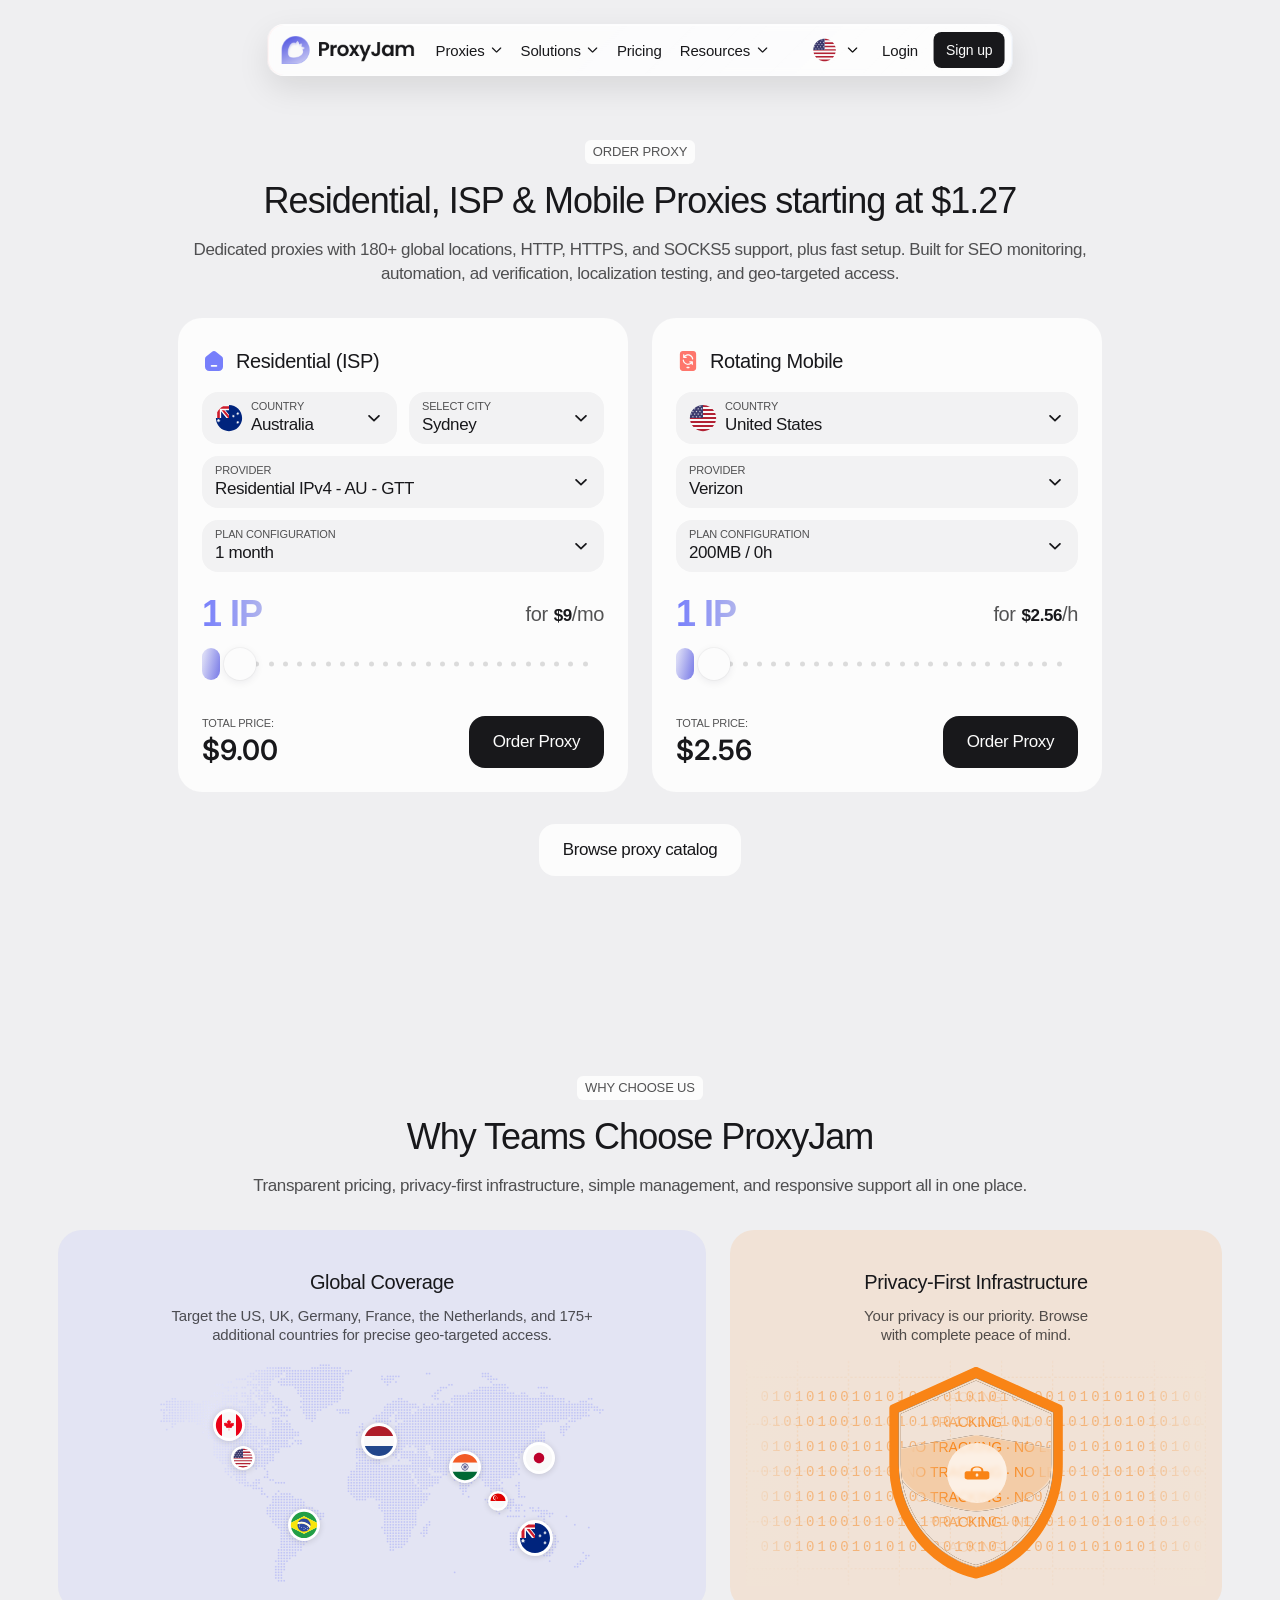
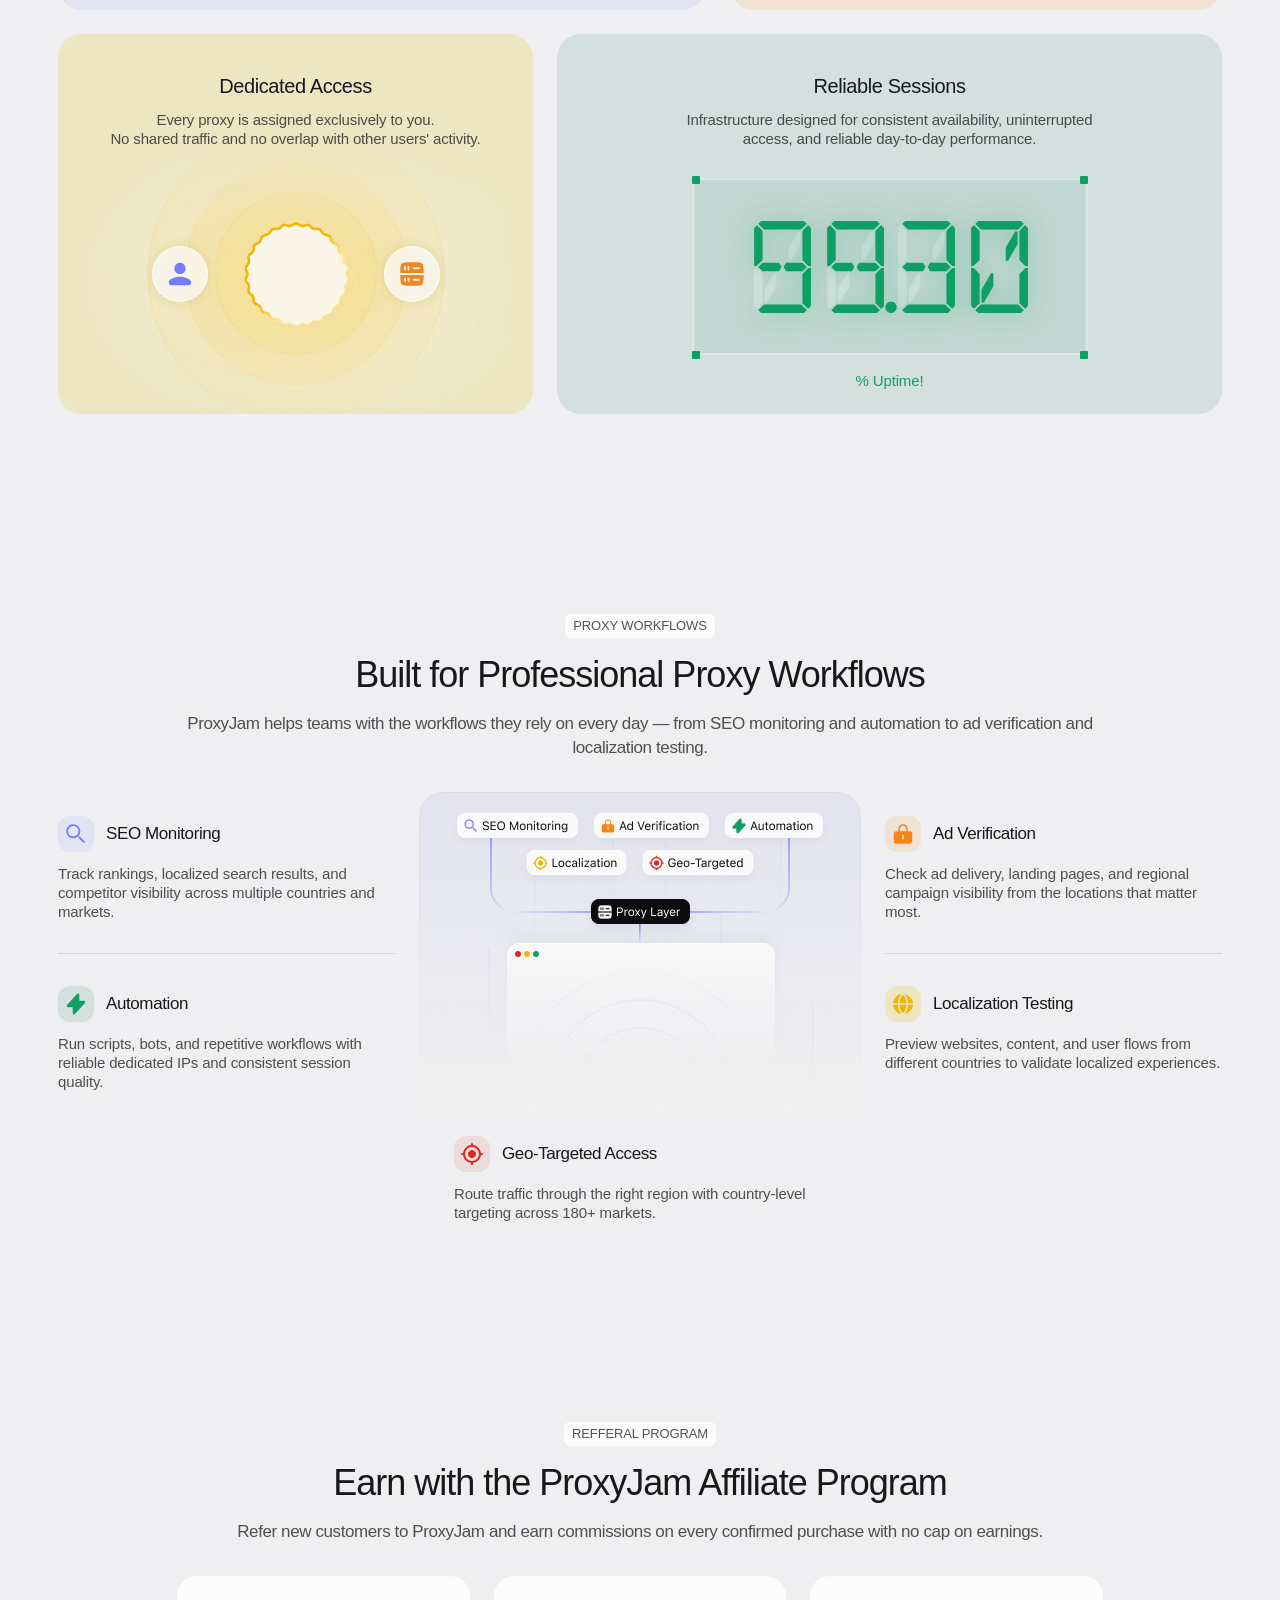
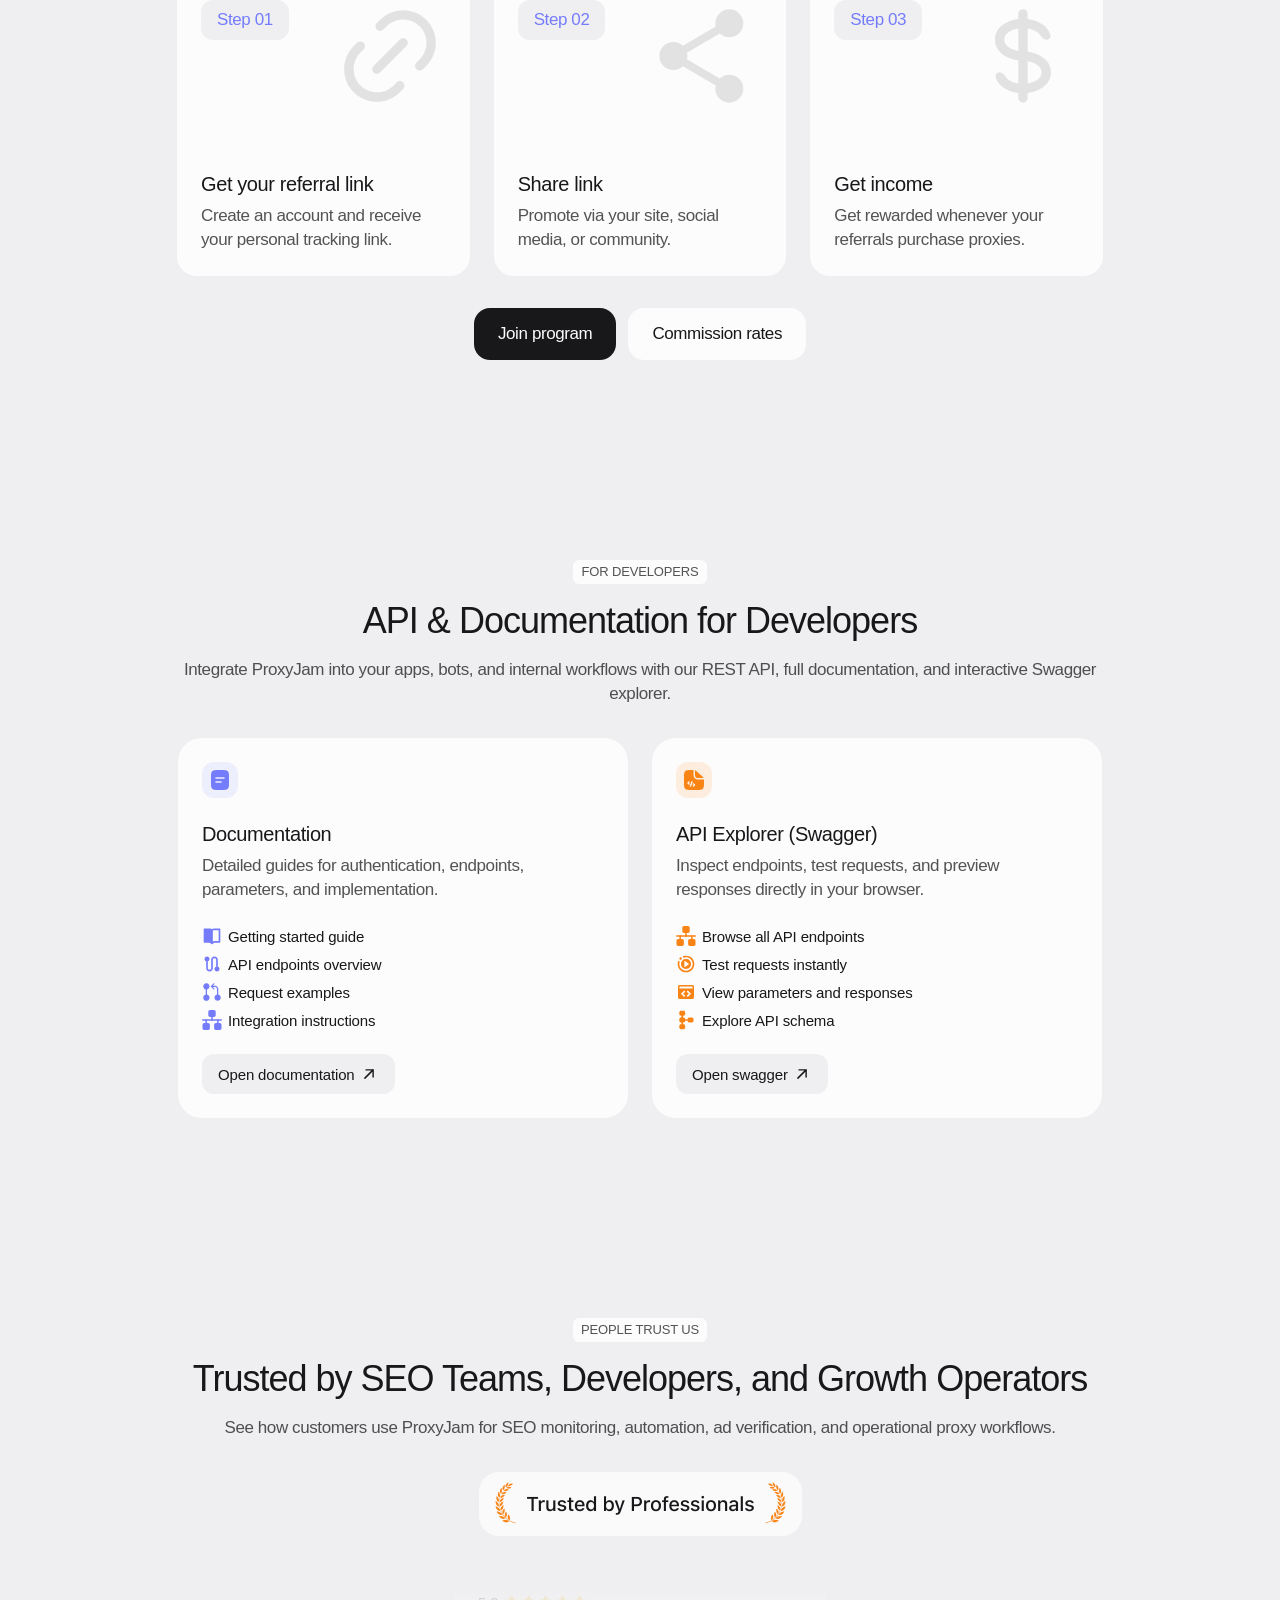
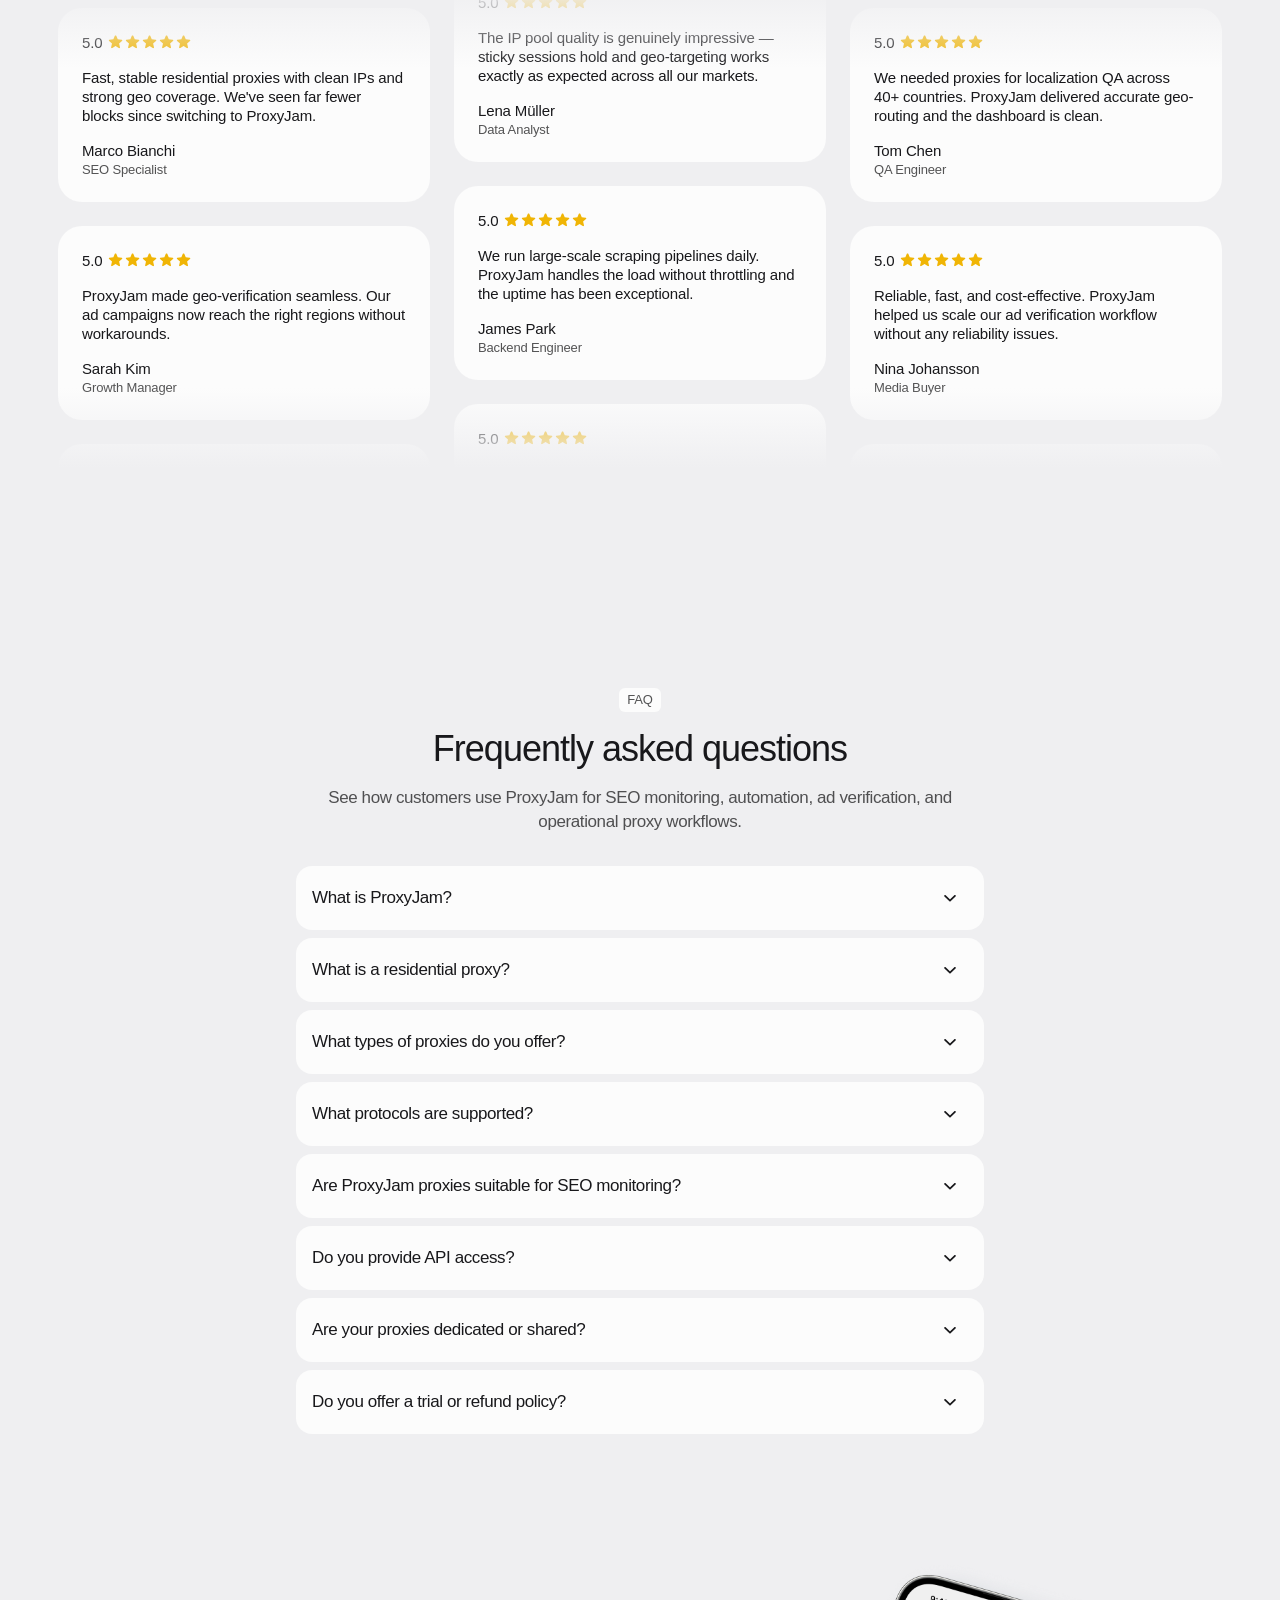
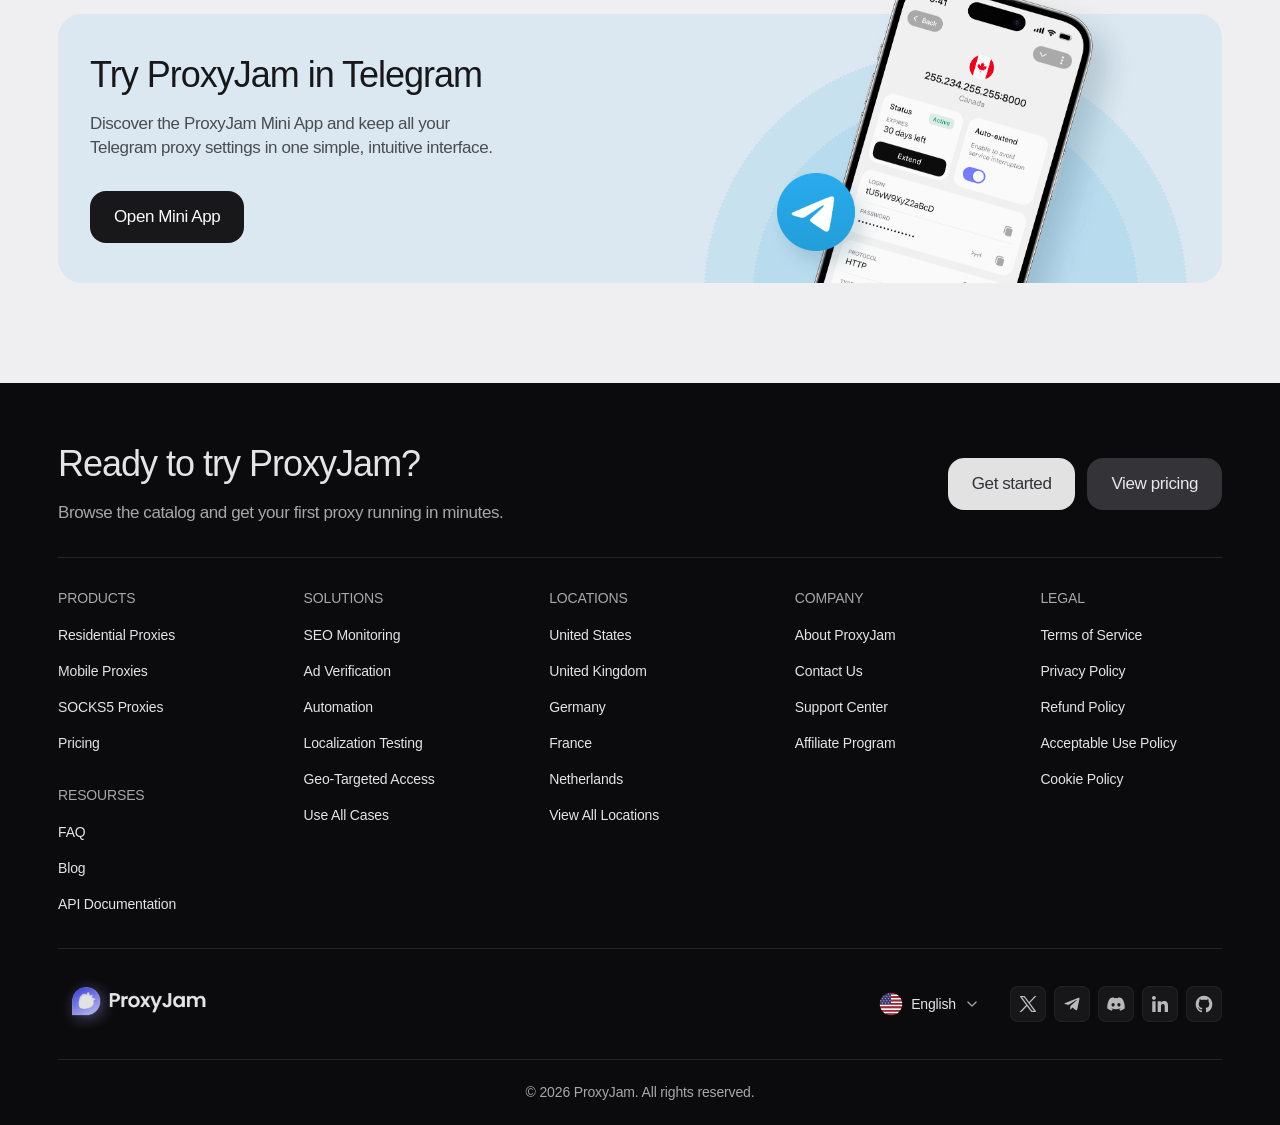
==== commit ddaae634: "smth" ====
--- a/index.html
+++ b/index.html
@@ -1288,17 +1288,5 @@
 <div data-include="partials/footer.html"></div>
 
 <script src="js/includes.js"></script>
-<script>
-(function(){
-  var DARK = '#0B0B0D', LIGHT = '#f0f0f0';
-  var h = document.documentElement;
-  function update() {
-    var atBottom = window.scrollY + window.innerHeight >= document.documentElement.scrollHeight - 2;
-    h.style.background = atBottom ? DARK : LIGHT;
-  }
-  h.style.background = LIGHT;
-  window.addEventListener('scroll', update, { passive: true });
-})();
-</script>
 </body>
 </html>
--- a/css/common.css
+++ b/css/common.css
@@ -201,7 +201,16 @@
 *, *::before, *::after { box-sizing: border-box; margin: 0; padding: 0; }
 img { -webkit-user-drag: none; user-select: none; -webkit-user-select: none; }
 
-html { background: var(--bg-app); }
+/* Overscroll canvas: light when rubber-banding at top, footer-dark at bottom.
+   The viewport-fixed gradient paints the rubber-band canvas: whatever is revealed
+   above the page is light, below is dark. No JS, so fast scroll can't flash. */
+html {
+  background-color: var(--bg-app);
+  background-image: linear-gradient(to bottom, var(--bg-app) 50%, var(--color-neutral-5) 50%);
+  background-attachment: fixed;
+  background-size: 100% 100vh;
+  background-repeat: no-repeat;
+}
 
 body {
 background: var(--bg-app);
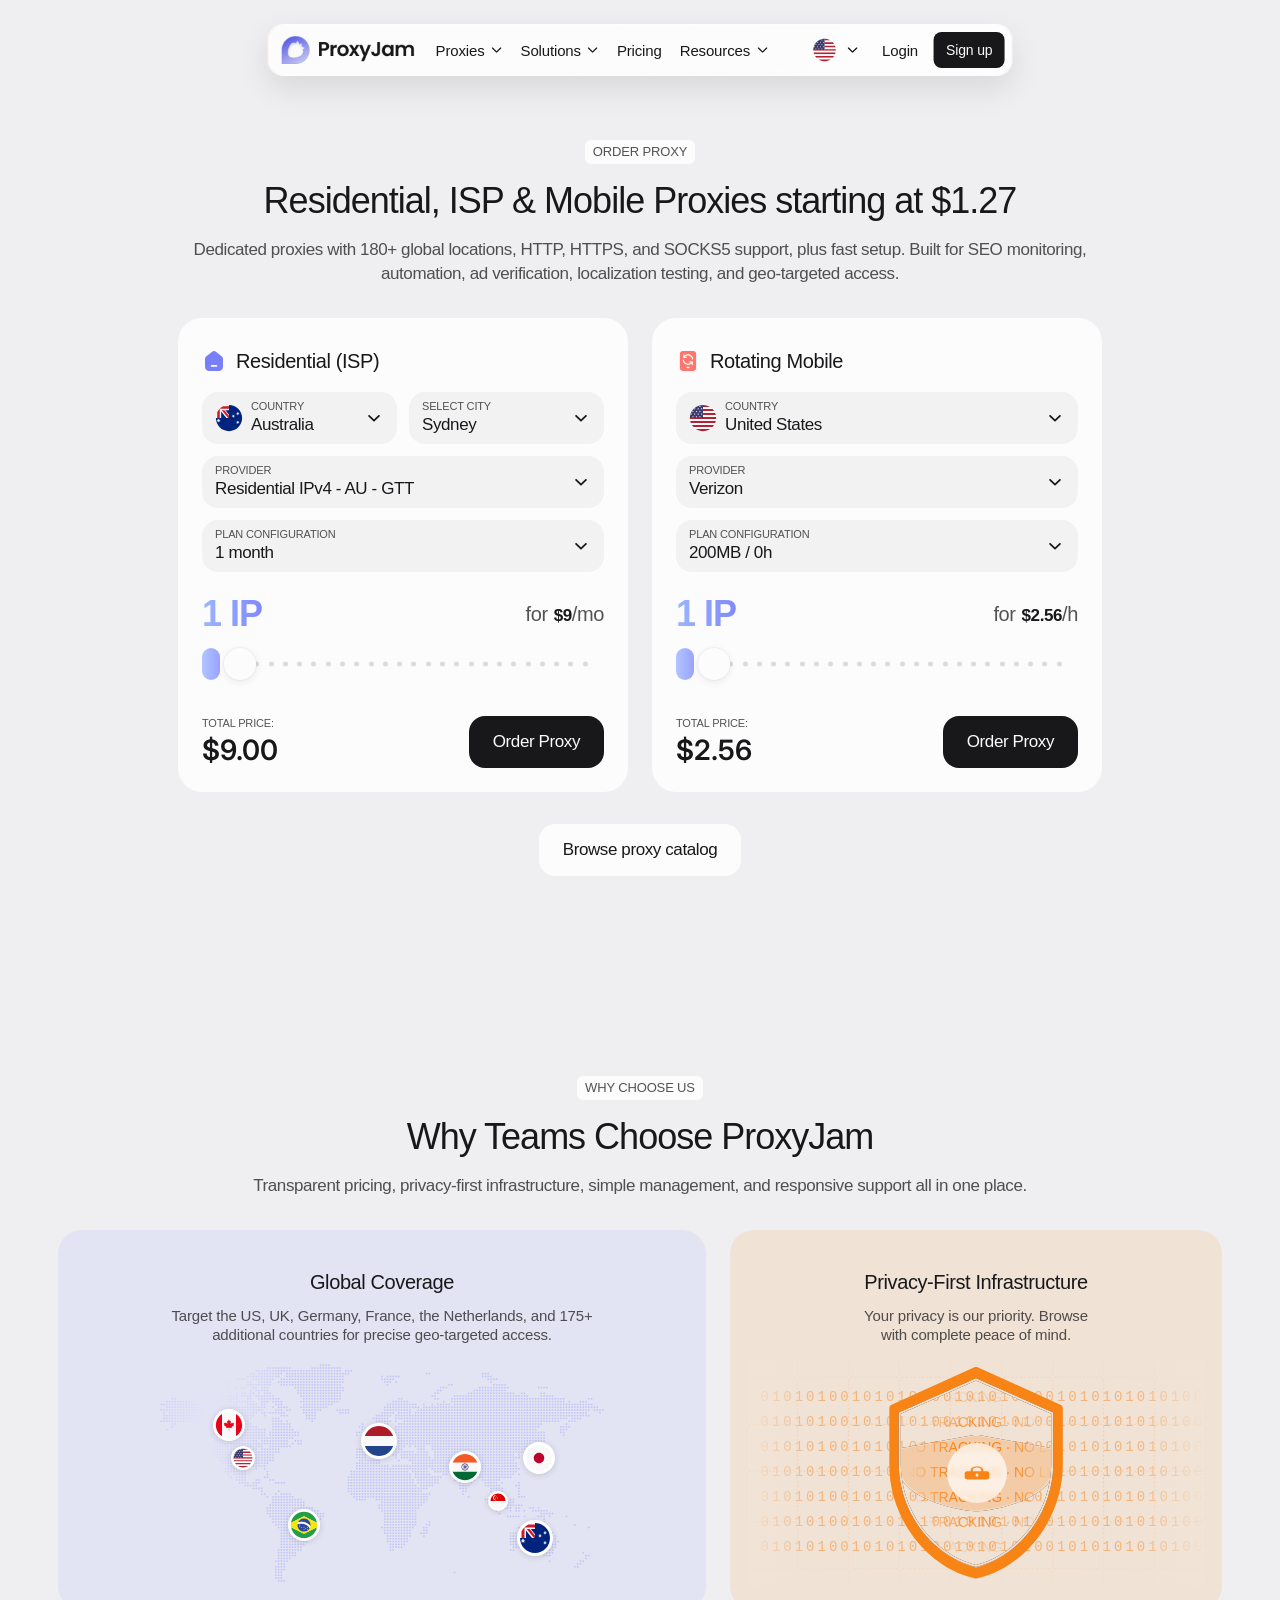
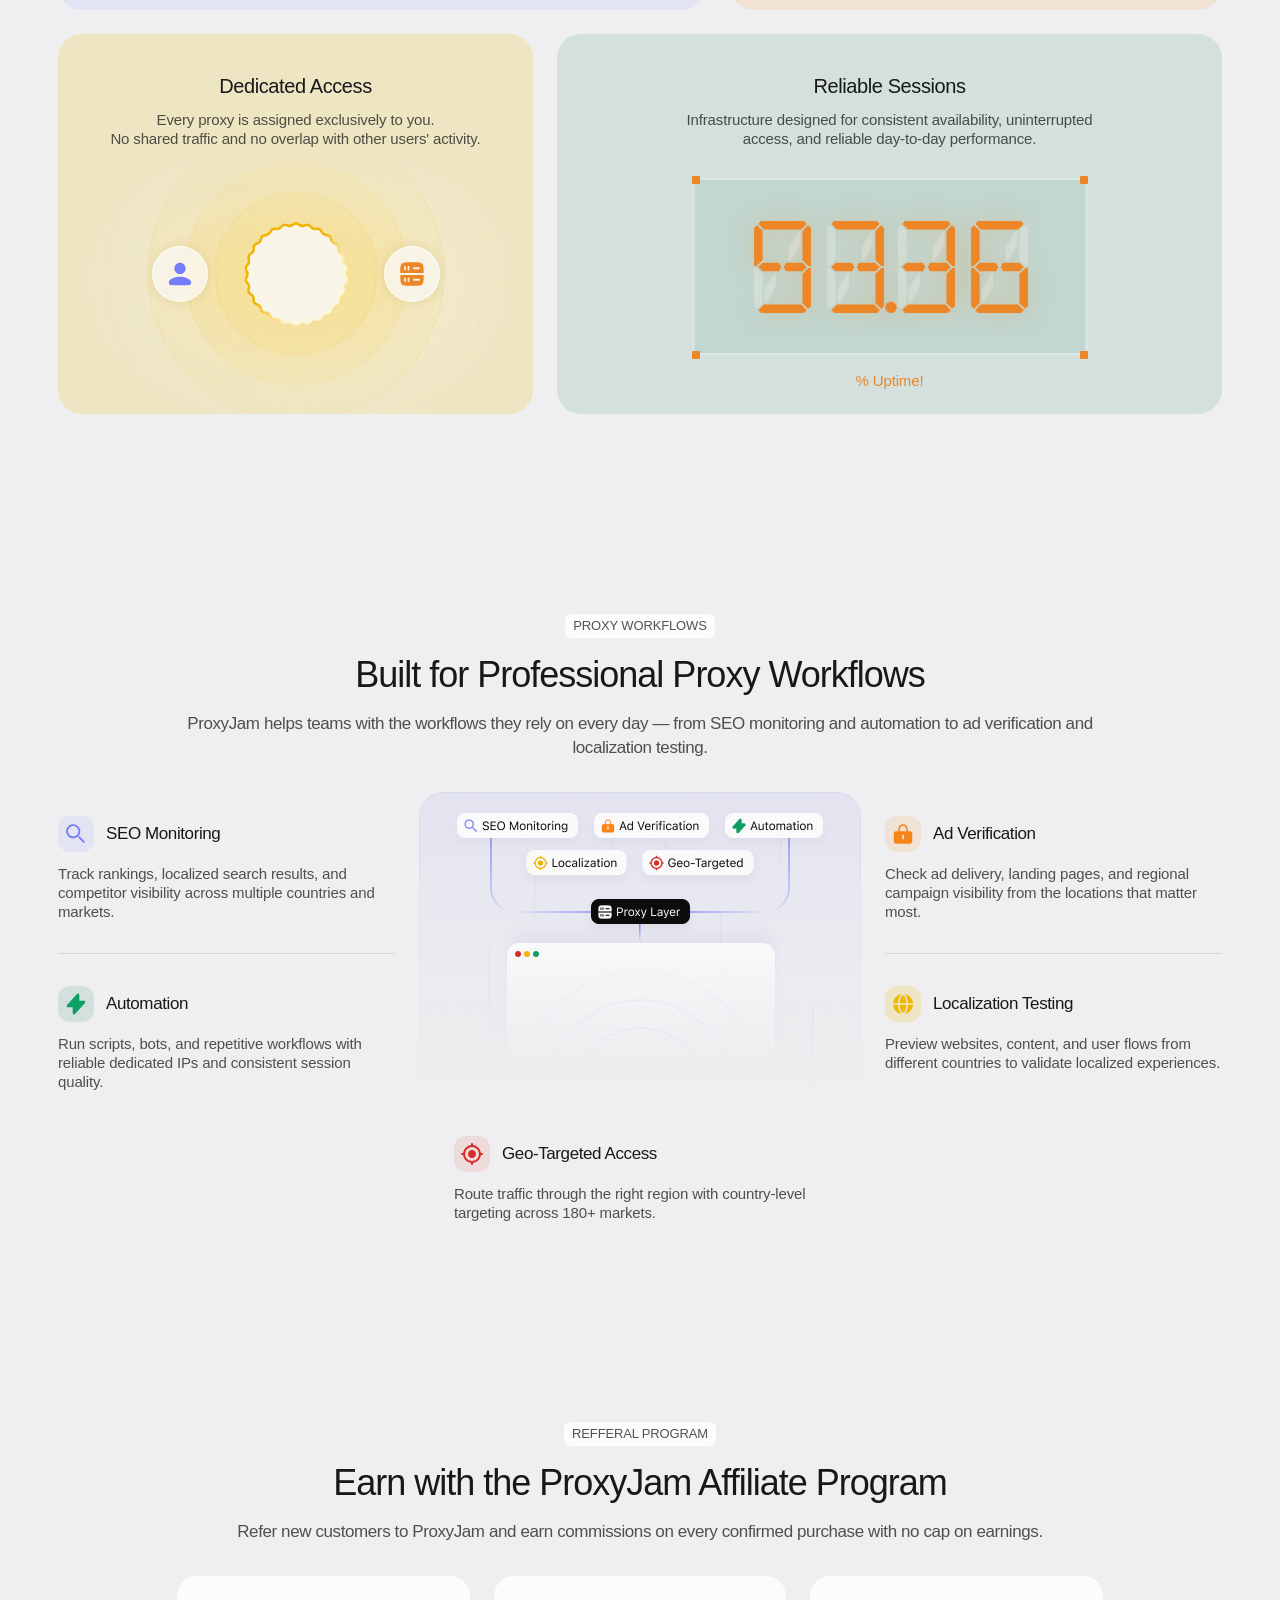
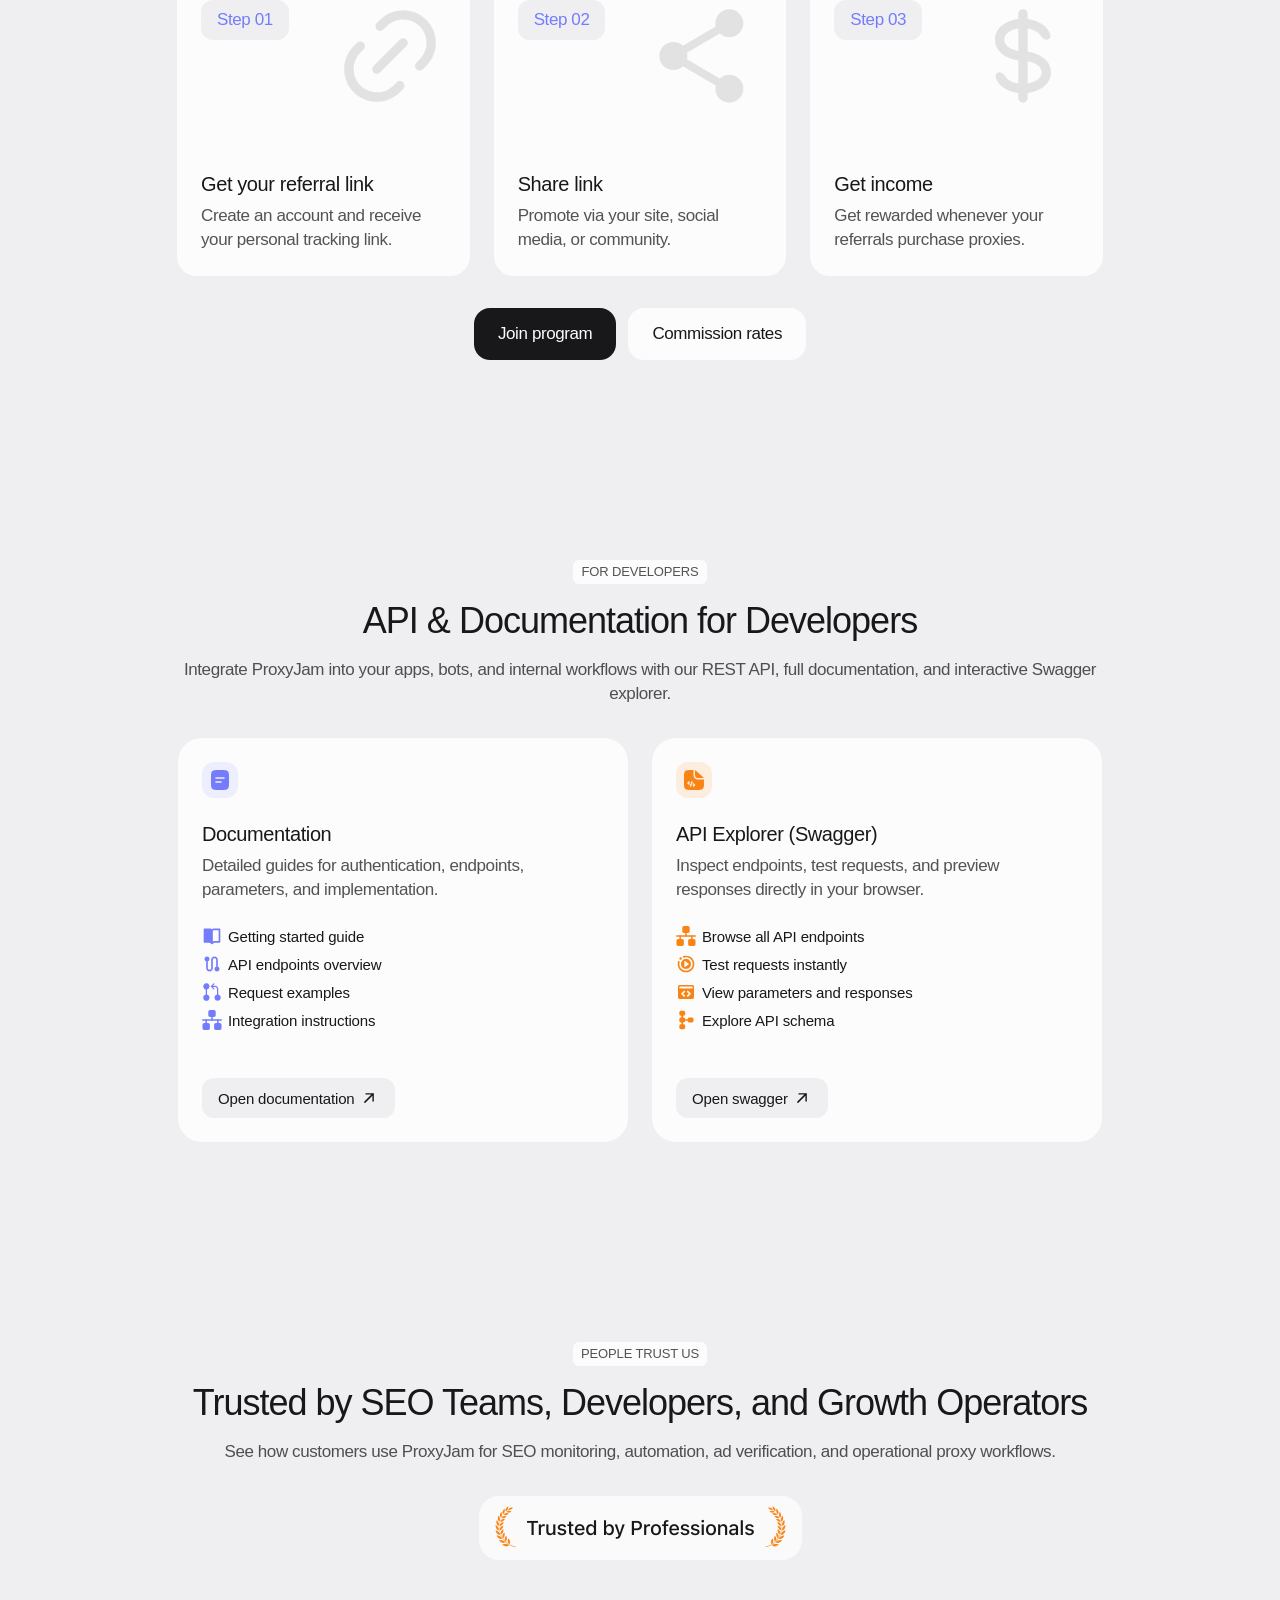
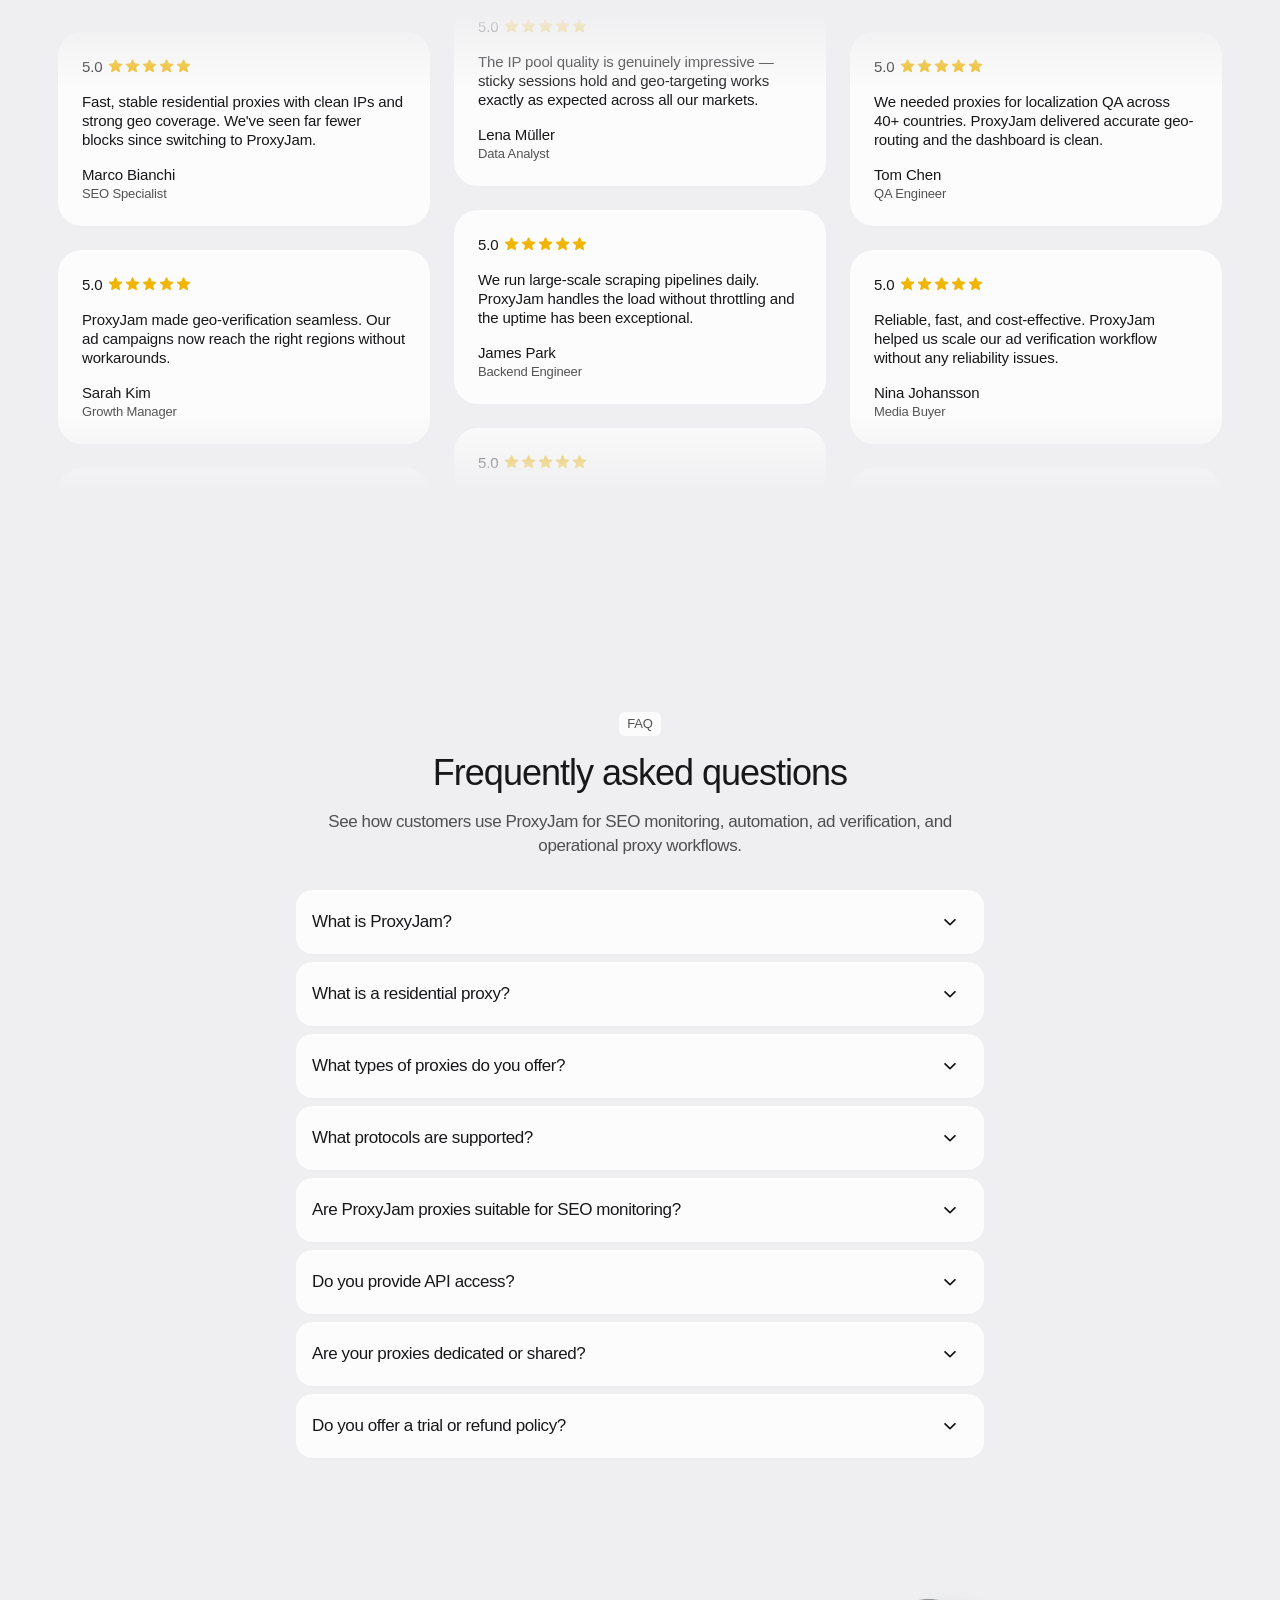
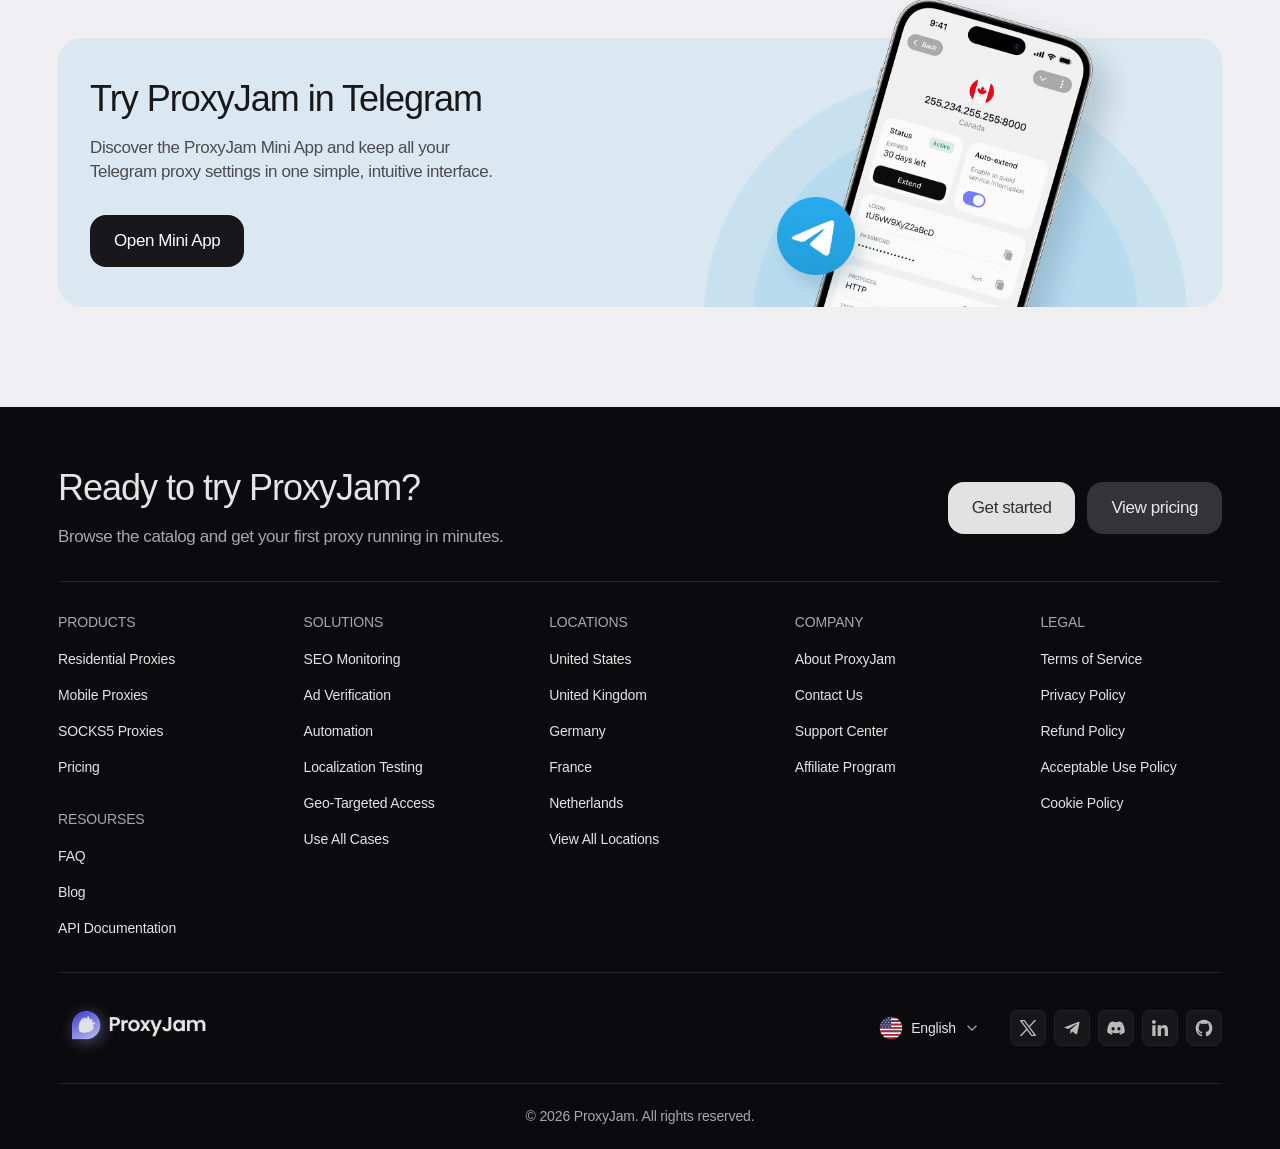
==== commit abe4b691: "fixed API & Documentation for Developers paddings" ====
--- a/index.html
+++ b/index.html
@@ -931,31 +931,35 @@
   <div class="fd-cards">
 
     <div class="fd-card">
-      <div class="fd-icon fd-icon--brand"><img src="assets/dev-icon-docs.svg" alt=""></div>
-      <div class="fd-card-text">
-        <span class="fd-card-title">Documentation</span>
-        <p class="fd-card-desc">Detailed guides for authentication, endpoints, parameters, and implementation.</p>
-      </div>
-      <div class="fd-list">
-        <div class="fd-list-item"><img src="assets/dev-list1-1.svg" alt=""><span>Getting started guide</span></div>
-        <div class="fd-list-item"><img src="assets/dev-list1-2.svg" alt=""><span>API endpoints overview</span></div>
-        <div class="fd-list-item"><img src="assets/dev-list1-3.svg" alt=""><span>Request examples</span></div>
-        <div class="fd-list-item"><img src="assets/dev-list1-4.svg" alt=""><span>Integration instructions</span></div>
+      <div class="fd-card-body">
+        <div class="fd-icon fd-icon--brand"><img src="assets/dev-icon-docs.svg" alt=""></div>
+        <div class="fd-card-text">
+          <span class="fd-card-title">Documentation</span>
+          <p class="fd-card-desc">Detailed guides for authentication, endpoints, parameters, and implementation.</p>
+        </div>
+        <div class="fd-list">
+          <div class="fd-list-item"><img src="assets/dev-list1-1.svg" alt=""><span>Getting started guide</span></div>
+          <div class="fd-list-item"><img src="assets/dev-list1-2.svg" alt=""><span>API endpoints overview</span></div>
+          <div class="fd-list-item"><img src="assets/dev-list1-3.svg" alt=""><span>Request examples</span></div>
+          <div class="fd-list-item"><img src="assets/dev-list1-4.svg" alt=""><span>Integration instructions</span></div>
+        </div>
       </div>
       <button class="btn-secondary btn-m fd-btn">Open documentation <img src="assets/dev-arrow.svg" alt=""></button>
     </div>
 
     <div class="fd-card">
-      <div class="fd-icon fd-icon--warning"><img src="assets/dev-icon-swagger.svg" alt=""></div>
-      <div class="fd-card-text">
-        <span class="fd-card-title">API Explorer (Swagger)</span>
-        <p class="fd-card-desc">Inspect endpoints, test requests, and preview responses directly in your browser.</p>
-      </div>
-      <div class="fd-list">
-        <div class="fd-list-item"><img src="assets/dev-list2-1.svg" alt=""><span>Browse all API endpoints</span></div>
-        <div class="fd-list-item"><img src="assets/dev-list2-2.svg" alt=""><span>Test requests instantly</span></div>
-        <div class="fd-list-item"><img src="assets/dev-list2-3.svg" alt=""><span>View parameters and responses</span></div>
-        <div class="fd-list-item"><img src="assets/dev-list2-4.svg" alt=""><span>Explore API schema</span></div>
+      <div class="fd-card-body">
+        <div class="fd-icon fd-icon--warning"><img src="assets/dev-icon-swagger.svg" alt=""></div>
+        <div class="fd-card-text">
+          <span class="fd-card-title">API Explorer (Swagger)</span>
+          <p class="fd-card-desc">Inspect endpoints, test requests, and preview responses directly in your browser.</p>
+        </div>
+        <div class="fd-list">
+          <div class="fd-list-item"><img src="assets/dev-list2-1.svg" alt=""><span>Browse all API endpoints</span></div>
+          <div class="fd-list-item"><img src="assets/dev-list2-2.svg" alt=""><span>Test requests instantly</span></div>
+          <div class="fd-list-item"><img src="assets/dev-list2-3.svg" alt=""><span>View parameters and responses</span></div>
+          <div class="fd-list-item"><img src="assets/dev-list2-4.svg" alt=""><span>Explore API schema</span></div>
+        </div>
       </div>
       <button class="btn-secondary btn-m fd-btn">Open swagger <img src="assets/dev-arrow.svg" alt=""></button>
     </div>
--- a/css/common.css
+++ b/css/common.css
@@ -117,6 +117,11 @@
 
   --web-header-surface: rgba(252,252,252,0.20);
 
+  /* Slider-gradient style (Figma "Slider-gradient/Light") — brand gradient for
+     slider fill and big display numbers (IP count, stats). Text = .9, fill = .7 */
+  --gradient-brand-text: linear-gradient(90deg, rgba(146,174,255,0.9) 0%, rgba(128,149,255,0.9) 50%, rgba(116,124,251,0.9) 100%);
+  --gradient-brand-fill: linear-gradient(90deg, rgba(146,174,255,0.7) 0%, rgba(128,149,255,0.7) 50%, rgba(116,124,251,0.7) 100%);
+
   /* Typography — font families */
   --font-sans:         "SF Pro Text", -apple-system, sans-serif;
   --font-sans-display: "SF Pro Display", -apple-system, sans-serif;
@@ -158,6 +163,11 @@
   --text-label-size:   11px;
   --text-label-line:   13px;
   --text-label-tracking: -0.15px;
+
+  /* Display title — larger section headings (ahiw-title, cd-title) */
+  --text-display-size:     40px;
+  --text-display-line:     1.1;
+  --text-display-tracking: -0.8px;
 
   /* Mobile H1 override (used in @media ≤960px section titles) */
   --text-h1-m-size:     28px;
@@ -175,6 +185,7 @@
   --space-600: 24px;
   --space-800: 32px;
   --space-1200: 48px;
+  --space-1600: 64px;
 
   /* Section grid — one template for every page.
      Side gutter collapses to 16px on narrow screens by itself. */
--- a/css/index.css
+++ b/css/index.css
@@ -1020,7 +1020,7 @@
 font-weight: 600;
 letter-spacing: var(--text-h1-tracking);
 line-height: 36px;
-background: linear-gradient(to left, #AFB3ED 0%, var(--color-indigo-75) 100%);
+background: var(--gradient-brand-text);
 -webkit-background-clip: text;
 -webkit-text-fill-color: transparent;
 background-clip: text;
@@ -1092,8 +1092,7 @@
 width: 0;
 height: 32px;
 border-radius: 34px;
-background: linear-gradient(102.89deg, #C8C9F3 14.46%, #5356E1 85.54%);
-opacity: 0.7;
+background: var(--gradient-brand-fill);
 flex-shrink: 0;
 }
 .pcard-slider-thumb {
@@ -1369,8 +1368,9 @@
 }
 
 /* ── For Developers section ── */
-.fd-cards { display: flex; gap: var(--space-600); width: 100%; max-width: 924px; }
-.fd-card { flex: 1; min-width: 0; background: var(--bg-surface-1); border-radius: var(--radius-600); padding: var(--space-600); display: flex; flex-direction: column; gap: var(--space-600); }
+.fd-cards { display: flex; gap: var(--space-600); width: 100%; max-width: 924px; align-items: stretch; }
+.fd-card { flex: 1; min-width: 0; background: var(--bg-surface-1); border-radius: var(--radius-600); padding: var(--space-600); display: flex; flex-direction: column; gap: var(--space-1200); }
+.fd-card-body { display: flex; flex-direction: column; gap: var(--space-600); }
 .fd-icon { width: 36px; height: 36px; border-radius: var(--radius-300); display: flex; align-items: center; justify-content: center; flex-shrink: 0; }
 .fd-icon img { width: 24px; height: 24px; display: block; }
 .fd-icon--brand   { background: var(--status-brand-bg); }
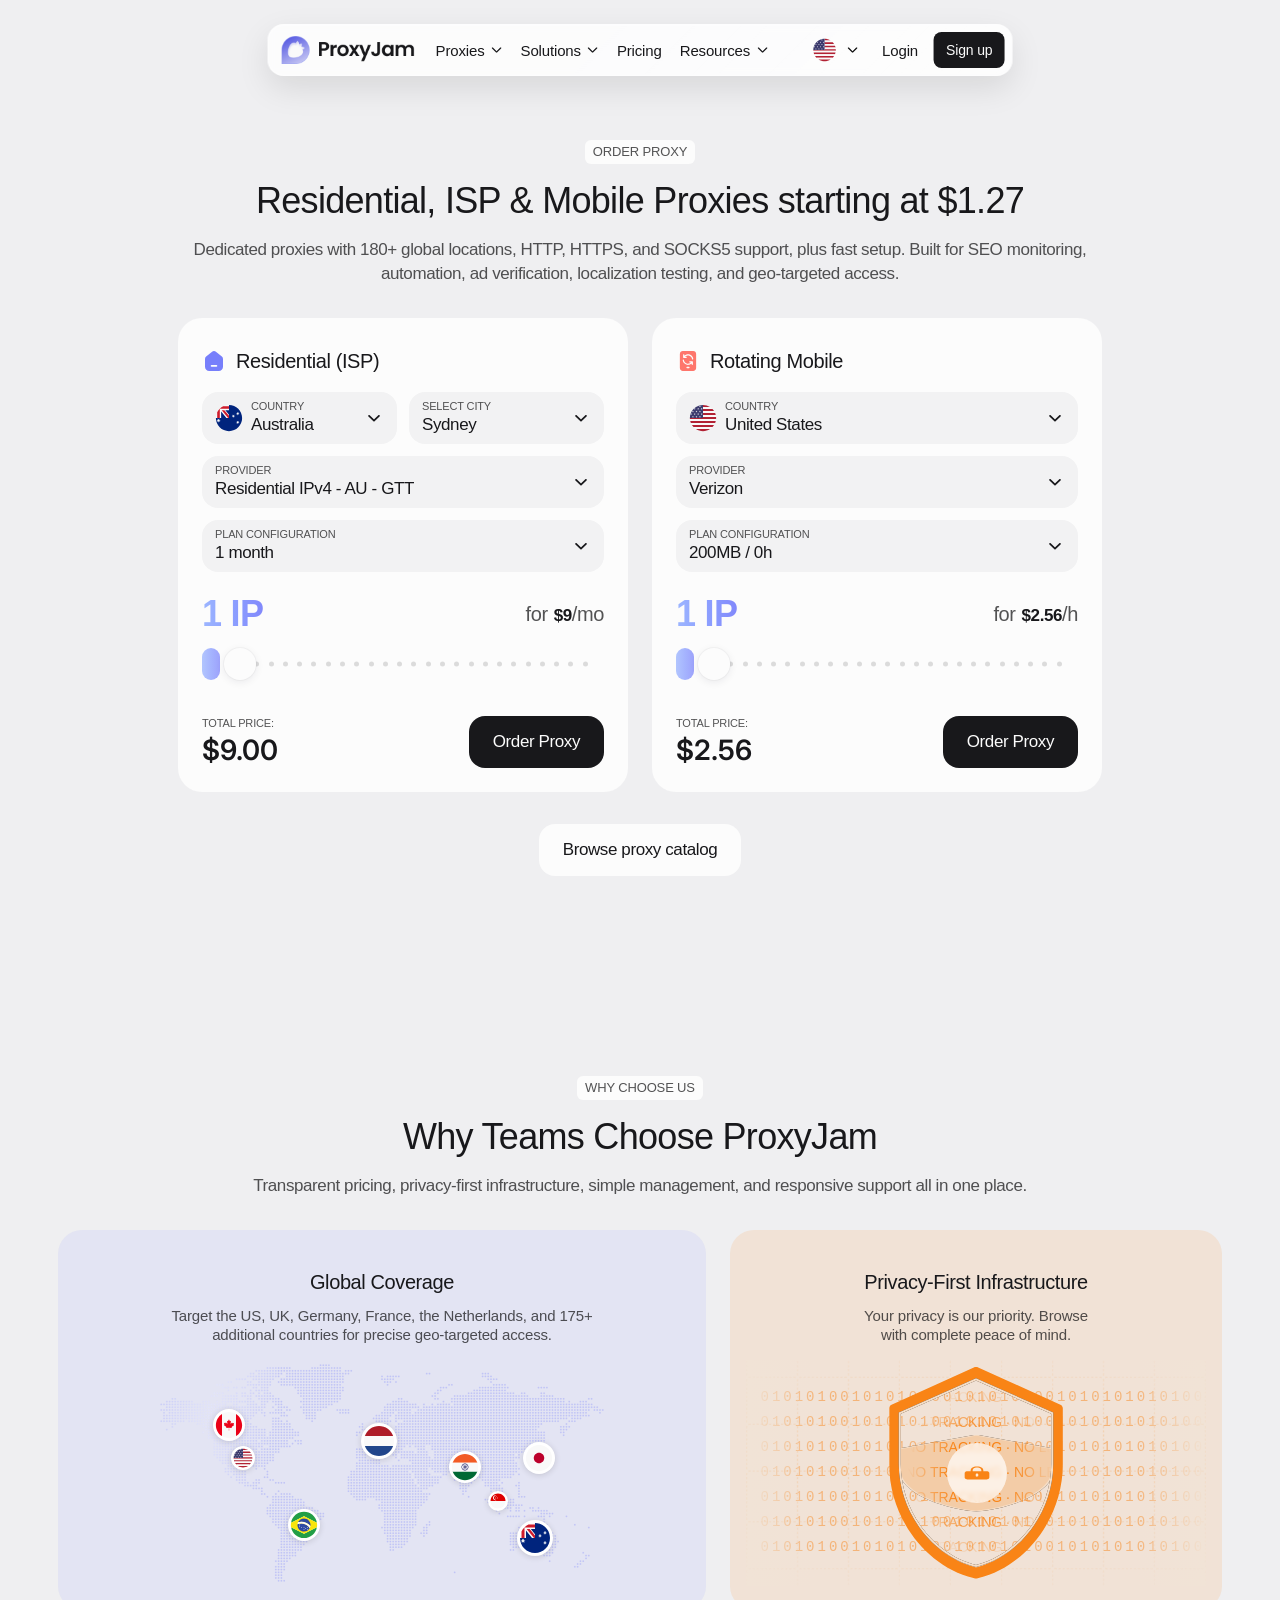
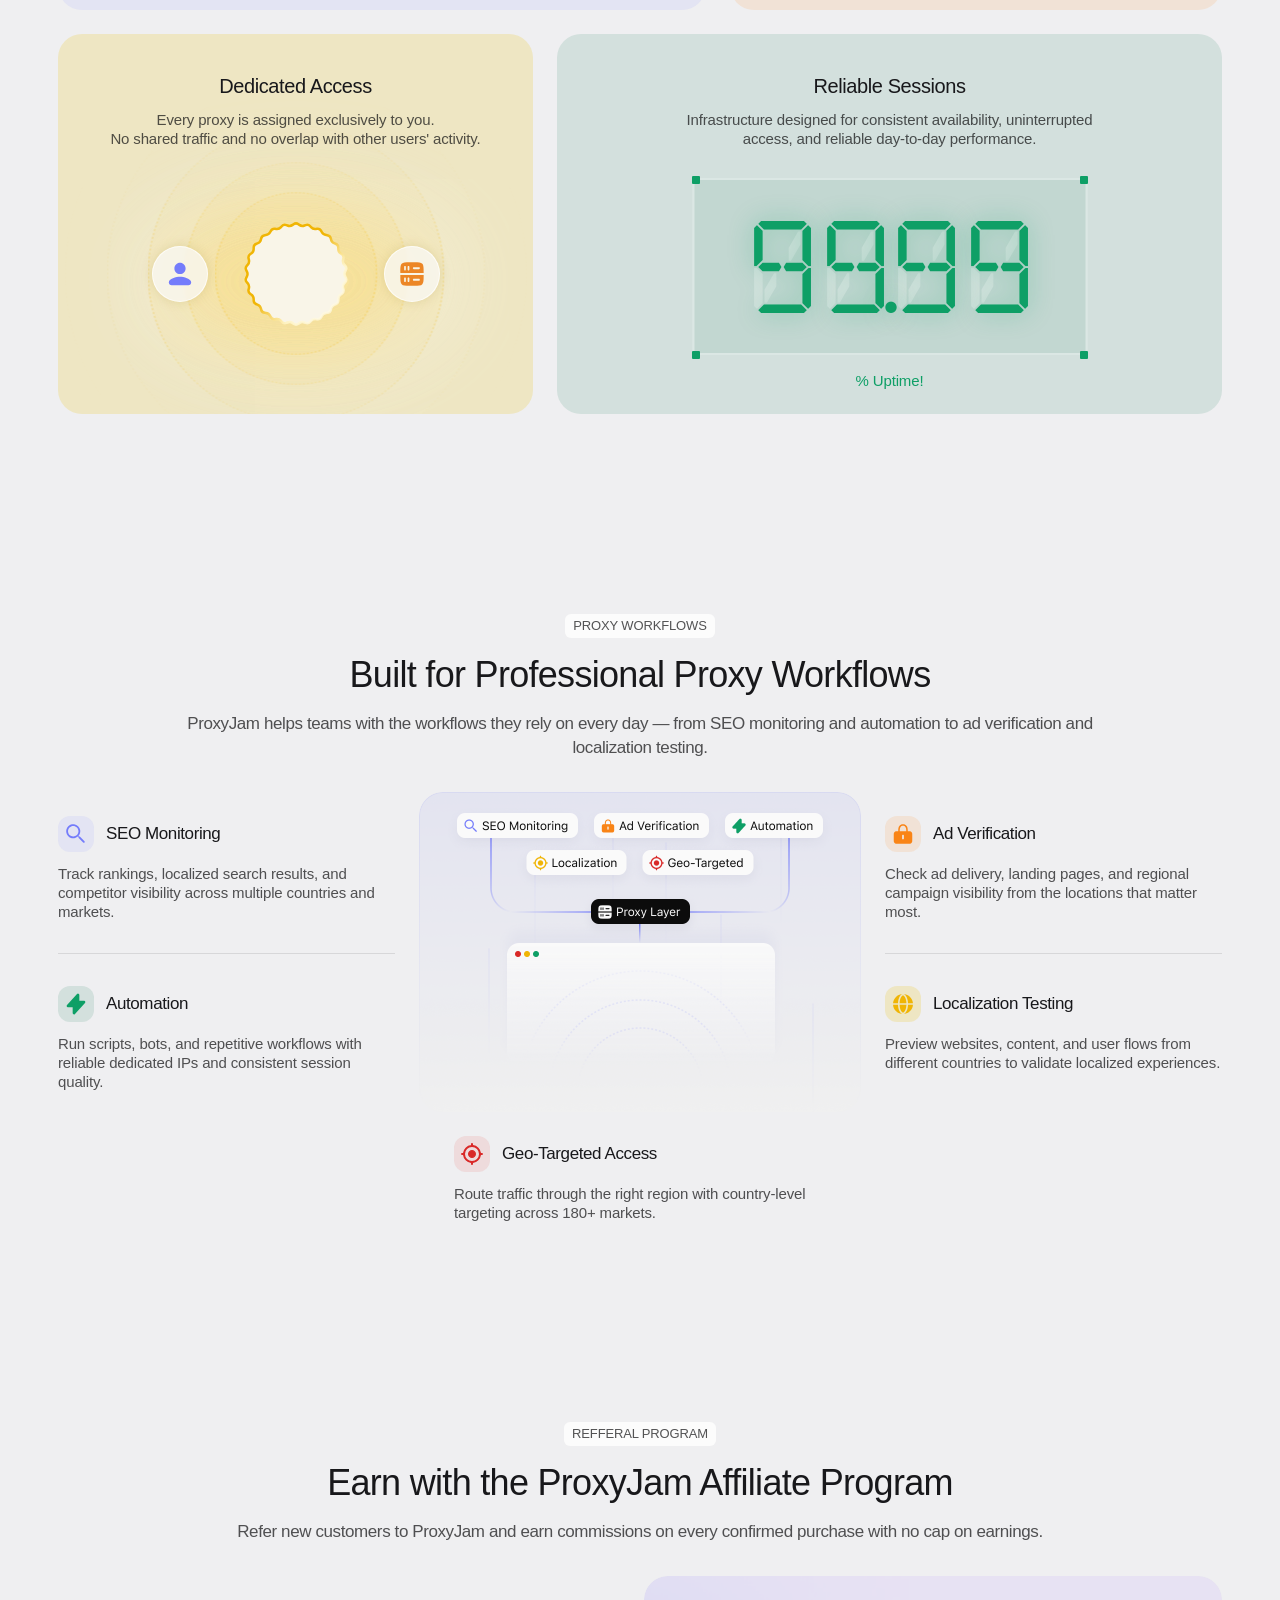
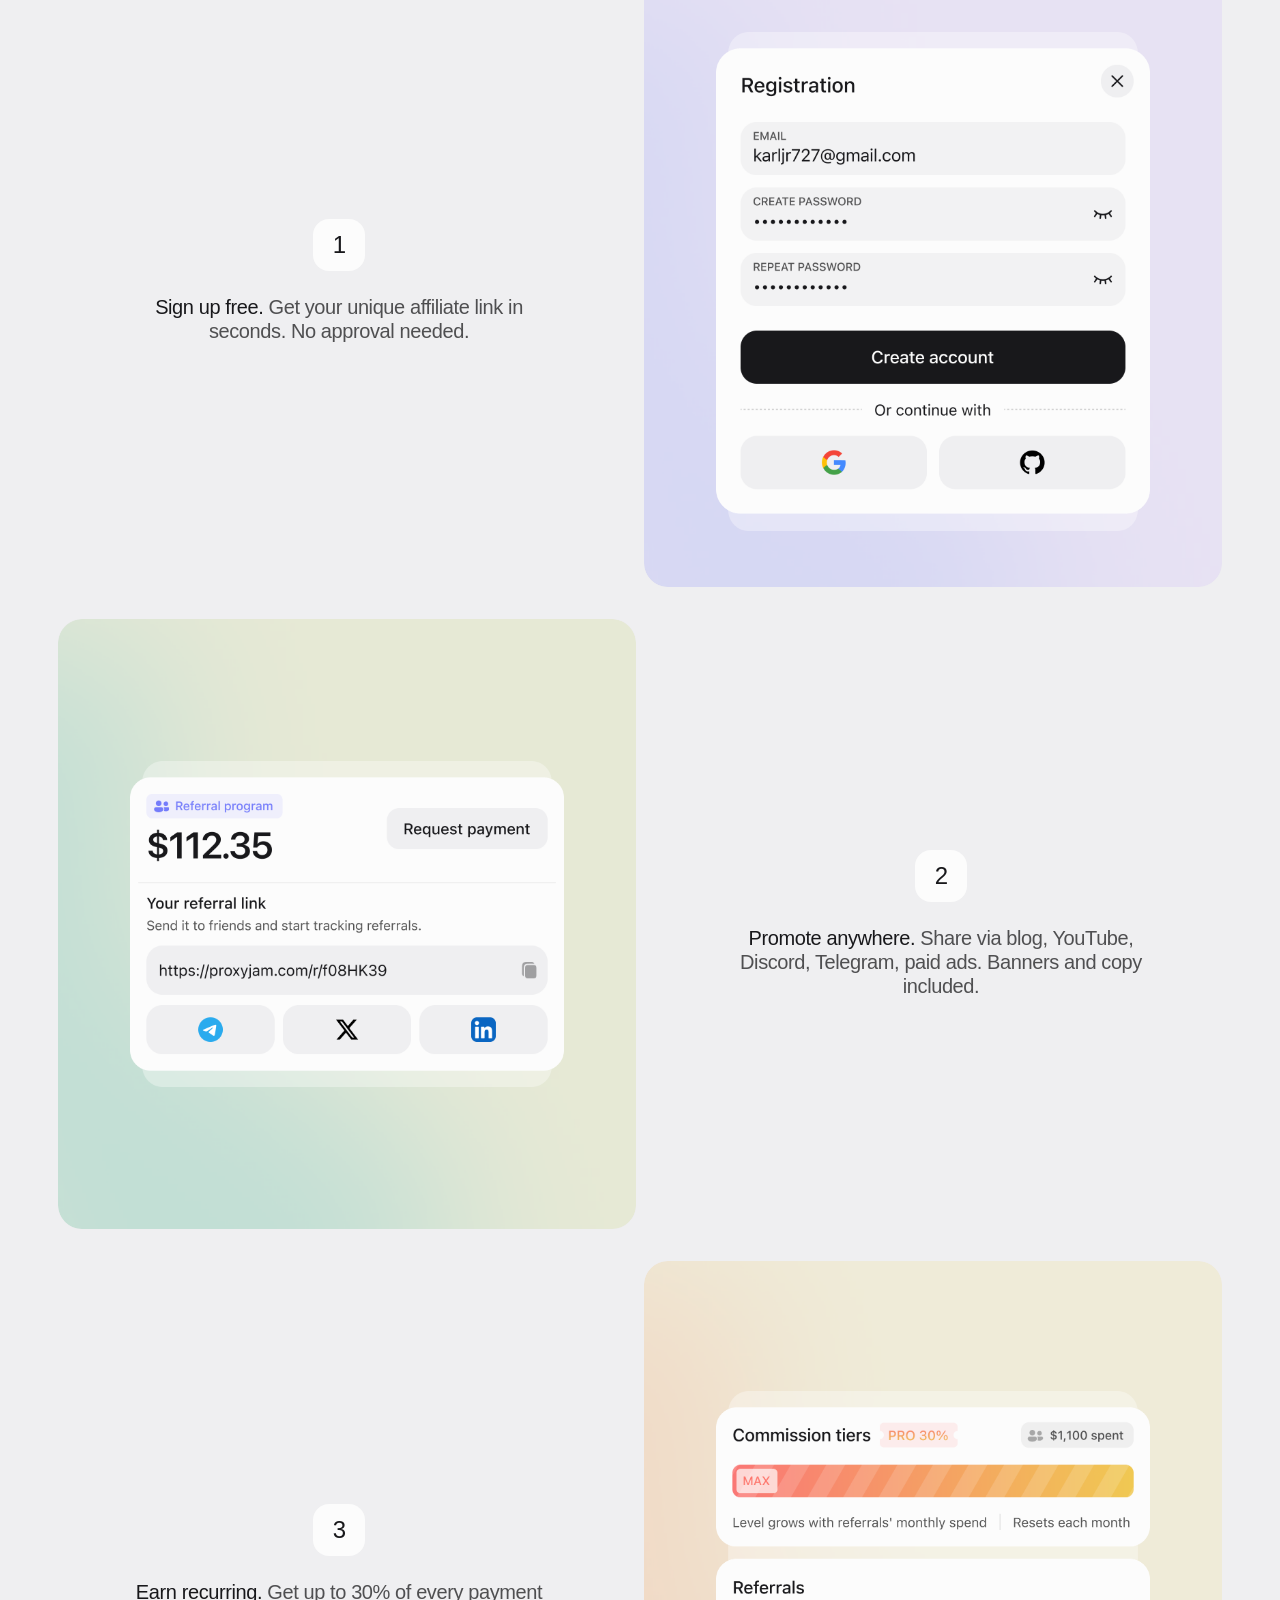
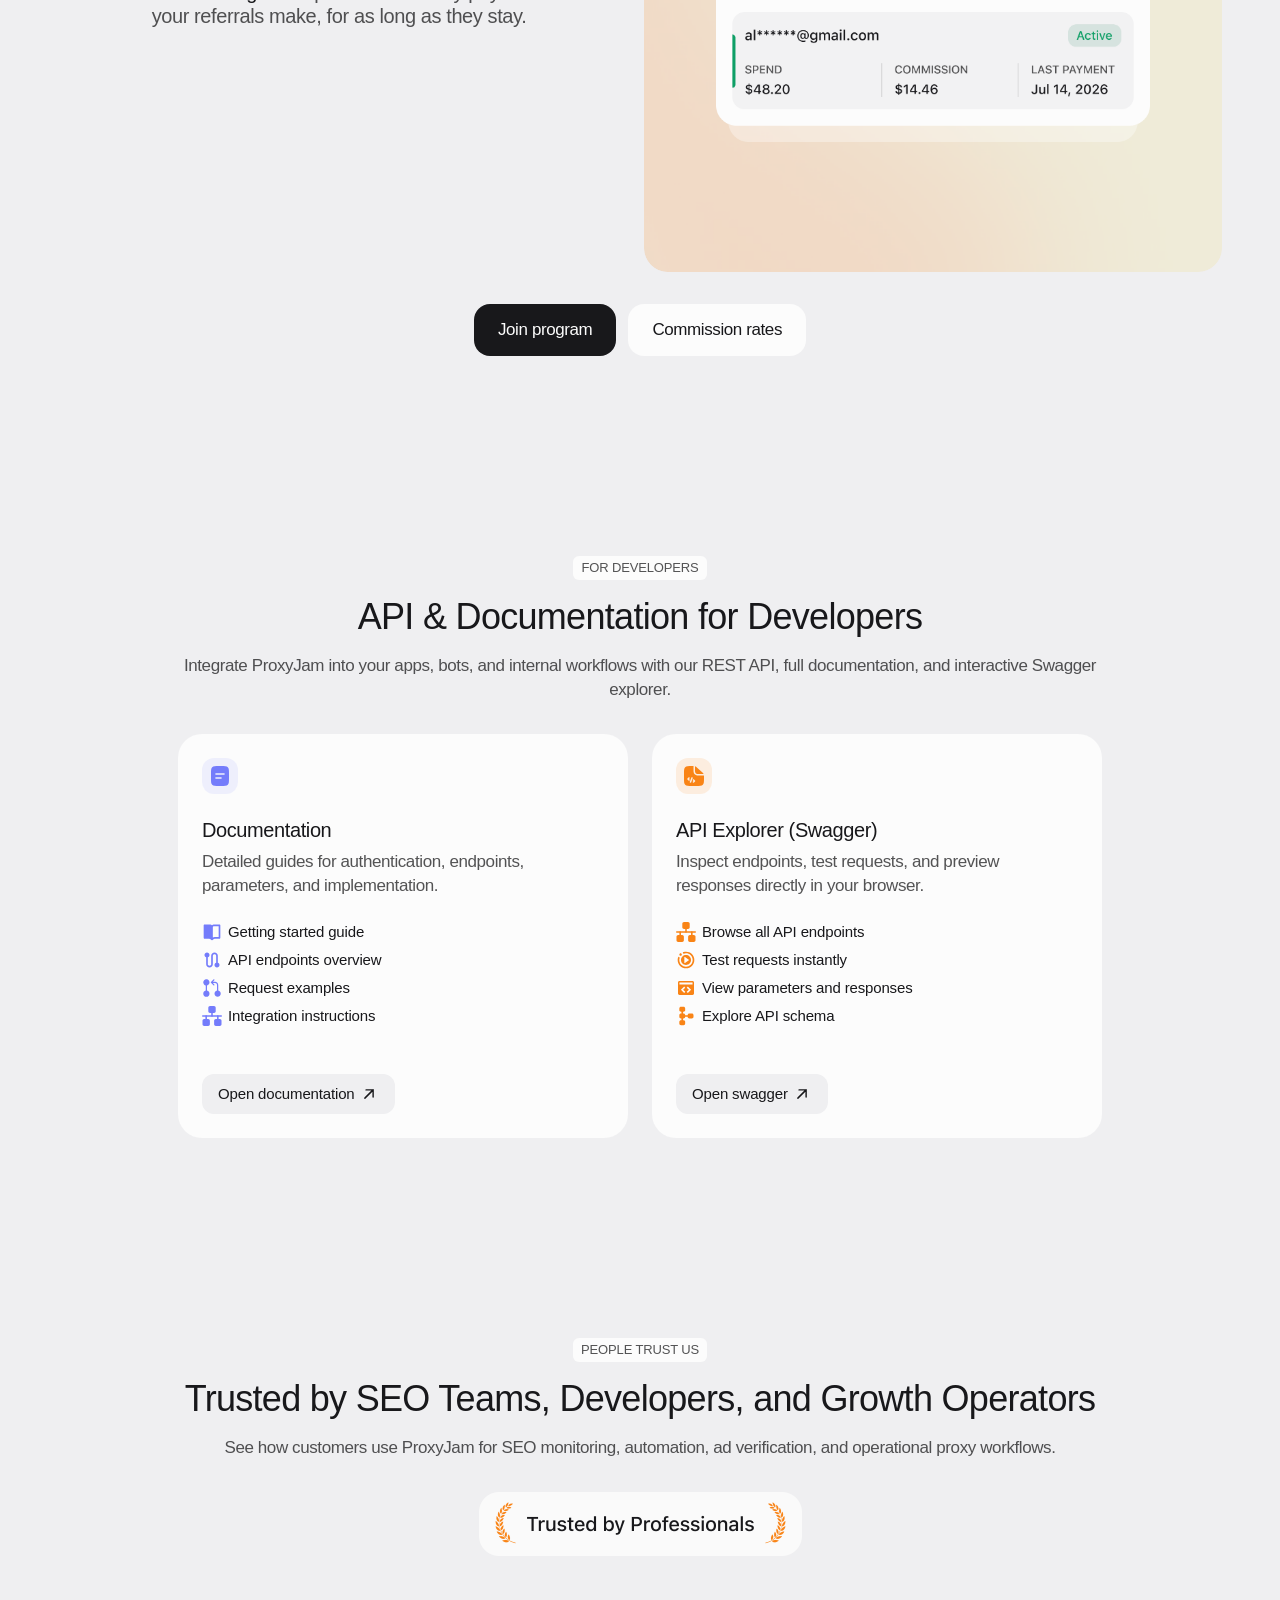
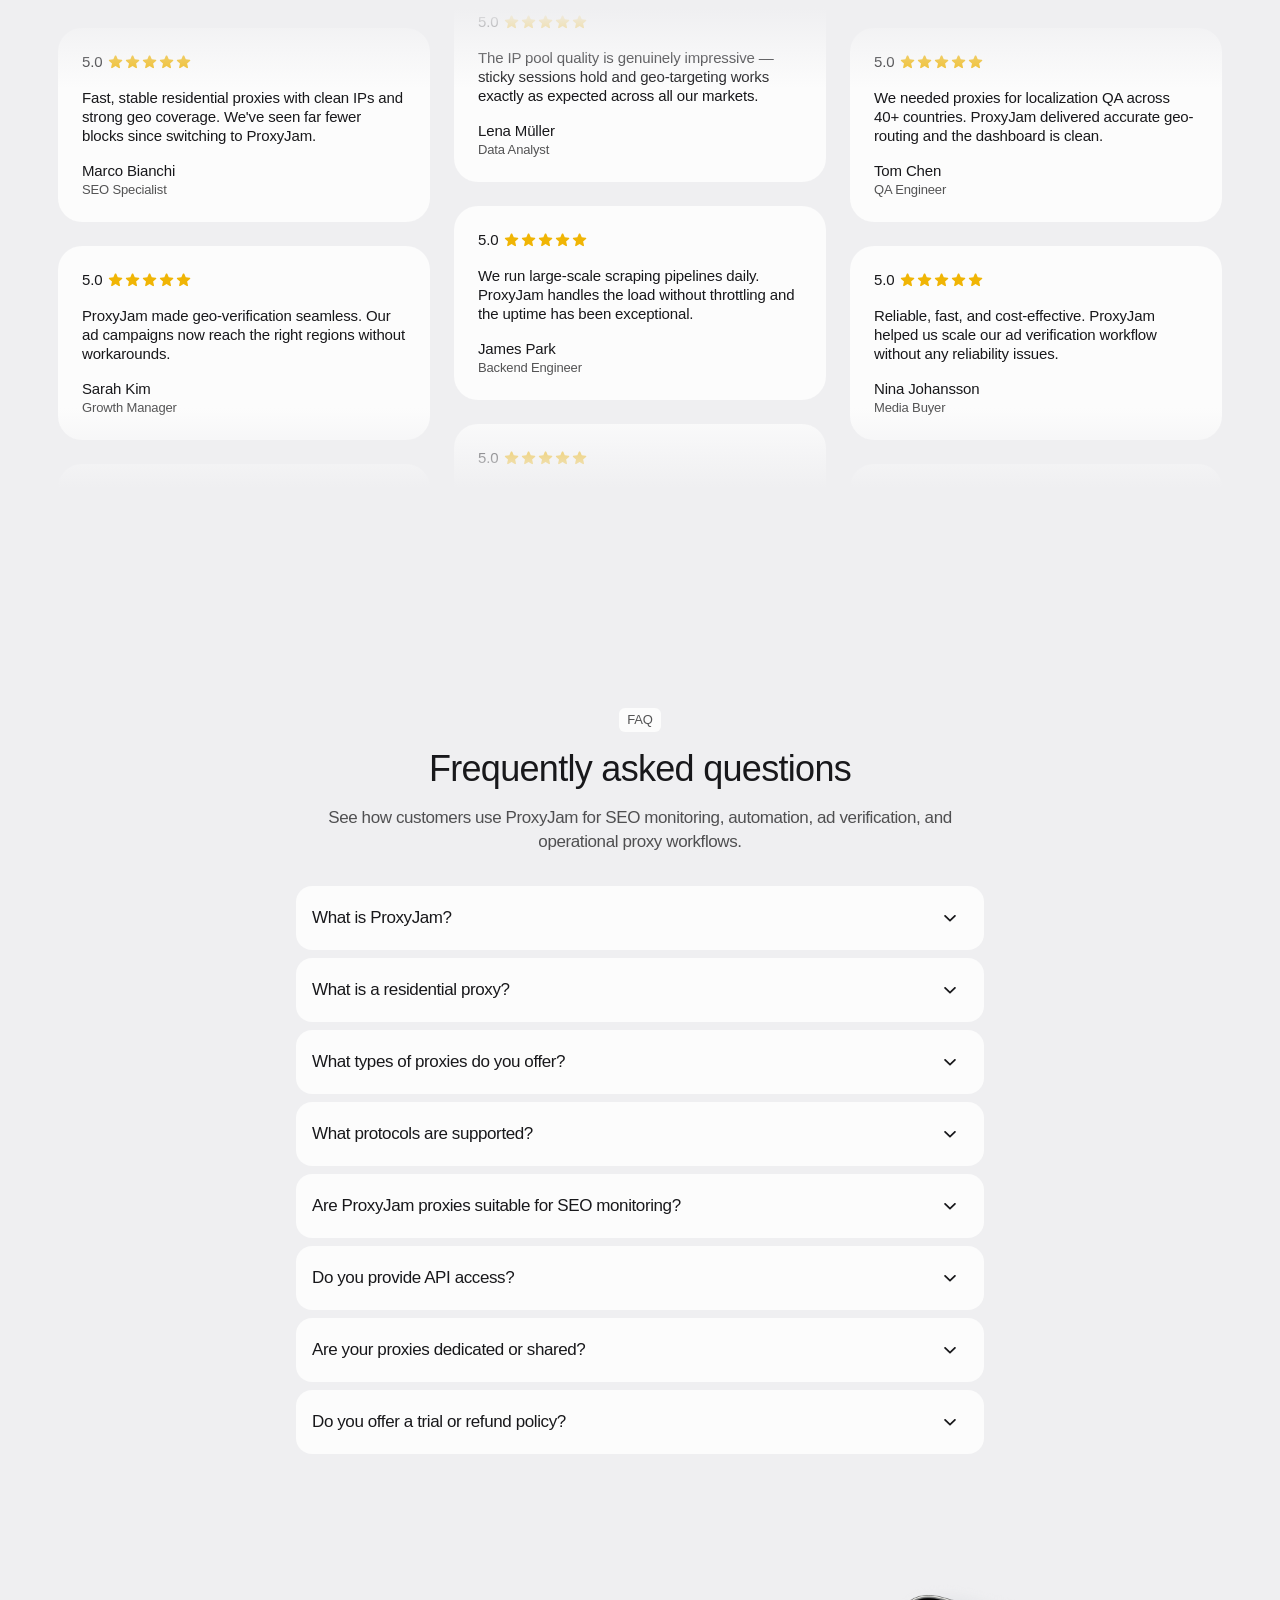
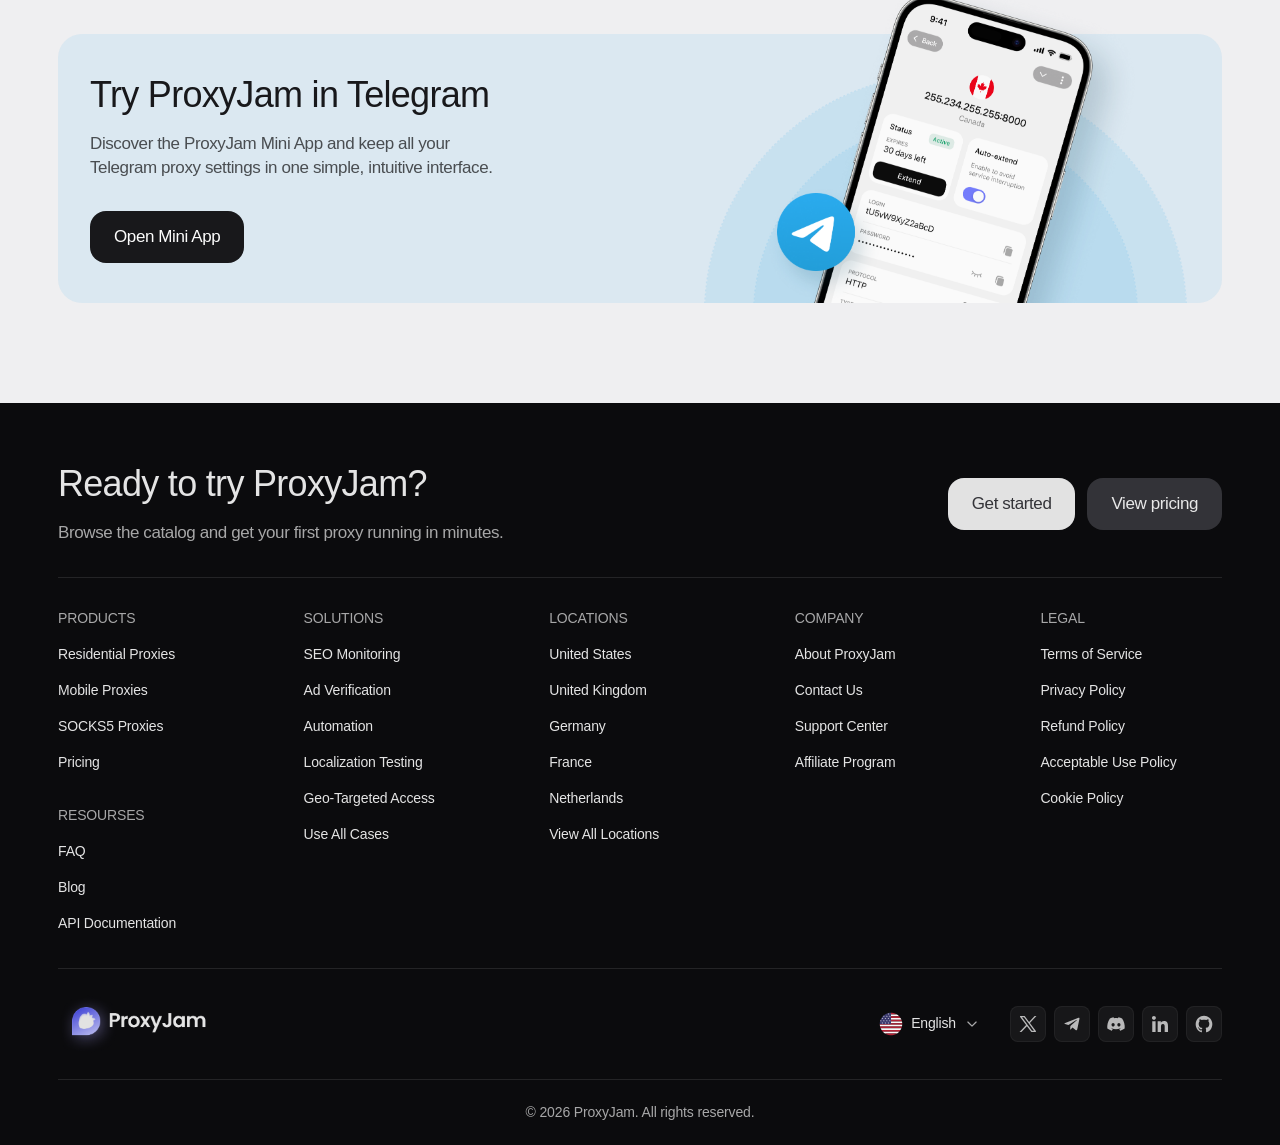
==== commit 91041ef9: "update REFFERAL PROGRAM cards" ====
--- a/index.html
+++ b/index.html
@@ -838,80 +838,44 @@
     <p class="section-subtitle">Refer new customers to ProxyJam and earn commissions on every confirmed purchase with no cap on earnings.</p>
   </div>
 
-  <!-- Desktop: 3 cards in a row -->
-  <div class="rp-desktop">
-    <div class="rp-steps-d">
-
-      <div class="rp-card-d">
-        <div class="rp-step-badge">Step 01</div>
-        <img class="rp-card-img-d" src="assets/rp-step1.svg" alt="">
-        <div class="rp-card-text">
-          <span class="rp-card-title">Get your referral link</span>
-          <p class="rp-card-body">Create an account and receive your personal tracking link.</p>
-        </div>
-      </div>
-
-      <div class="rp-card-d">
-        <div class="rp-step-badge">Step 02</div>
-        <img class="rp-card-img-d" src="assets/rp-step2.svg" alt="">
-        <div class="rp-card-text">
-          <span class="rp-card-title">Share link</span>
-          <p class="rp-card-body">Promote via your site, social media, or community.</p>
-        </div>
-      </div>
-
-      <div class="rp-card-d">
-        <div class="rp-step-badge">Step 03</div>
-        <img class="rp-card-img-d" src="assets/rp-step3.svg" alt="">
-        <div class="rp-card-text">
-          <span class="rp-card-title">Get income</span>
-          <p class="rp-card-body">Get rewarded whenever your referrals purchase proxies.</p>
-        </div>
-      </div>
-
-    </div>
-    <div class="rp-btns-d">
-      <button class="btn-primary btn-xl">Join program</button>
-      <button class="btn-secondary-on-accent btn-xl">Commission rates</button>
-    </div>
-  </div>
-
-  <!-- Mobile: cards stacked -->
-  <div class="rp-mobile">
-    <div class="rp-steps-m">
-
-      <div class="rp-card-m">
-        <div class="rp-step-badge">Step 01</div>
-        <img class="rp-card-img-m" src="assets/rp-step1.svg" alt="">
-        <div class="rp-card-text">
-          <span class="rp-card-title">Get your referral link</span>
-          <p class="rp-card-body">Create an account and receive your personal tracking link.</p>
-        </div>
-      </div>
-
-      <div class="rp-card-m">
-        <div class="rp-step-badge">Step 02</div>
-        <img class="rp-card-img-m" src="assets/rp-step2.svg" alt="">
-        <div class="rp-card-text">
-          <span class="rp-card-title">Share link</span>
-          <p class="rp-card-body">Promote via your site, social media, or community.</p>
-        </div>
-      </div>
-
-      <div class="rp-card-m">
-        <div class="rp-step-badge">Step 03</div>
-        <img class="rp-card-img-m" src="assets/rp-step3.svg" alt="">
-        <div class="rp-card-text">
-          <span class="rp-card-title">Get income</span>
-          <p class="rp-card-body">Get rewarded whenever your referrals purchase proxies.</p>
-        </div>
-      </div>
-
-    </div>
-    <div class="rp-btns-m">
-      <button class="btn-primary btn-xl">Join program</button>
-      <button class="btn-secondary-on-accent btn-xl">Commission rates</button>
-    </div>
+  <!-- Zigzag step cards -->
+  <div class="rp2-rows">
+
+    <div class="rp2-row">
+      <div class="rp2-text">
+        <div class="rp2-icon">1</div>
+        <p class="rp2-desc"><strong>Sign up free.</strong> Get your unique affiliate link in seconds. No approval needed.</p>
+      </div>
+      <div class="rp2-img" style="background-image: url(assets/rp2-bg1.png);">
+        <img class="rp2-shot" src="assets/rp2-shot1.png" alt="">
+      </div>
+    </div>
+
+    <div class="rp2-row">
+      <div class="rp2-img" style="background-image: url(assets/rp2-bg2.png);">
+        <img class="rp2-shot" src="assets/rp2-shot2.png" alt="">
+      </div>
+      <div class="rp2-text">
+        <div class="rp2-icon">2</div>
+        <p class="rp2-desc"><strong>Promote anywhere.</strong> Share via blog, YouTube, Discord, Telegram, paid ads. Banners and copy included.</p>
+      </div>
+    </div>
+
+    <div class="rp2-row">
+      <div class="rp2-text">
+        <div class="rp2-icon">3</div>
+        <p class="rp2-desc"><strong>Earn recurring.</strong> Get up to 30% of every payment your referrals make, for as long as they stay.</p>
+      </div>
+      <div class="rp2-img" style="background-image: url(assets/rp2-bg3.png);">
+        <img class="rp2-shot" src="assets/rp2-shot3.png" alt="">
+      </div>
+    </div>
+
+  </div>
+
+  <div class="rp-btns-d">
+    <button class="btn-primary btn-xl">Join program</button>
+    <button class="btn-secondary-on-accent btn-xl">Commission rates</button>
   </div>
 
 </div><!-- /referral program section -->
--- a/css/common.css
+++ b/css/common.css
@@ -126,53 +126,61 @@
   --font-sans:         "SF Pro Text", -apple-system, sans-serif;
   --font-sans-display: "SF Pro Display", -apple-system, sans-serif;
 
+  /* Letter-spacing primitives (Figma tracking variables) */
+  --tracking-015: -0.15px;
+  --tracking-040: -0.4px;
+  --tracking-060: -0.6px;
+  --tracking-070: -0.7px;
+  --tracking-080: -0.8px;
+  --tracking-100: -1px;
+
   /* Typography — scales */
   --text-h1-size:      36px;
   --text-h1-line:      42px;
-  --text-h1-tracking:  -1px;
+  --text-h1-tracking:  var(--tracking-070);
   --text-h1-weight:    400; /* Regular; also Medium 500, Semi-bold 600 available */
 
   --text-h2-size:      24px;
   --text-h2-line:      28px;
-  --text-h2-tracking:  -1px;
+  --text-h2-tracking:  var(--tracking-100);
 
   --text-h3-size:      20px;
   --text-h3-line:      24px;
-  --text-h3-tracking:  -0.4px;
+  --text-h3-tracking:  var(--tracking-040);
 
   --text-h4-size:      17px;
   --text-h4-line:      24px;
-  --text-h4-tracking:  -0.4px;
+  --text-h4-tracking:  var(--tracking-040);
 
   --text-body-m-size:  15px;
   --text-body-m-line:  19px;
-  --text-body-m-tracking: -0.15px;
+  --text-body-m-tracking: var(--tracking-015);
 
   --text-body-s-size:  14px;
   --text-body-s-line:  17px;
-  --text-body-s-tracking: -0.15px;
+  --text-body-s-tracking: var(--tracking-015);
 
   --text-small-size:   13px;
   --text-small-line:   16px;
-  --text-small-tracking: -0.15px;
+  --text-small-tracking: var(--tracking-015);
 
   --text-caption-size: 12px;
   --text-caption-line: 14px;
-  --text-caption-tracking: -0.15px;
+  --text-caption-tracking: var(--tracking-015);
 
   --text-label-size:   11px;
   --text-label-line:   13px;
-  --text-label-tracking: -0.15px;
+  --text-label-tracking: var(--tracking-015);
 
   /* Display title — larger section headings (ahiw-title, cd-title) */
   --text-display-size:     40px;
   --text-display-line:     1.1;
-  --text-display-tracking: -0.8px;
+  --text-display-tracking: var(--tracking-080);
 
   /* Mobile H1 override (used in @media ≤960px section titles) */
   --text-h1-m-size:     28px;
   --text-h1-m-line:     34px;
-  --text-h1-m-tracking: -0.6px;
+  --text-h1-m-tracking: var(--tracking-060);
 
   /* Spacing */
   --space-050:  2px;
@@ -235,6 +243,17 @@
 flex-direction: column;
 align-items: center;
 }
+
+
+/* ── In-text link (Figma "InTextLink") — accent color, underline on hover only,
+   positioned from font metrics instead of the browser default ── */
+.link-accent {
+  color: var(--action-primary);
+  text-decoration: none;
+  text-underline-position: from-font;
+  text-underline-offset: 2px;
+}
+.link-accent:hover { text-decoration: underline; }
 
 
 /* ── Section label (badge) — shared across all pages ── */
@@ -306,17 +325,6 @@
 );
 pointer-events: none;
 mix-blend-mode: screen;
-}
-/* Chromatic dispersion on edges — Dispersion 48 */
-.site-header-bg::after {
-content: '';
-position: absolute;
-inset: 0;
-border-radius: inherit;
-box-shadow:
-  -1px 0 0 rgba(255,100,100,0.09),
-   1px 0 0 rgba(100,170,255,0.09);
-pointer-events: none;
 }
 .site-header-left {
 display: flex;
@@ -690,7 +698,7 @@
 .ft-group { display: flex; flex-direction: column; gap: var(--space-400); }
 .ft-heading { font-family: var(--font-sans); font-size: var(--text-body-s-size); font-weight: 500; color: var(--text-inverse-secondary); letter-spacing: var(--text-body-s-tracking); line-height: var(--text-body-s-line); }
 .ft-list { list-style: none; display: flex; flex-direction: column; gap: var(--space-300); }
-.ft-list a { font-family: var(--font-sans); font-size: var(--text-body-s-size); font-weight: 400; color: var(--text-inverse-primary); letter-spacing: var(--text-body-s-tracking); line-height: var(--text-body-s-line); text-decoration: none; display: flex; align-items: center; height: 24px; }
+.ft-list a { font-family: var(--font-sans); font-size: var(--text-body-s-size); font-weight: 400; color: var(--text-inverse-primary); letter-spacing: var(--text-body-s-tracking); line-height: var(--text-body-s-line); text-decoration: none; display: inline-flex; align-items: center; height: 24px; }
 .ft-list a:hover { color: var(--text-inverse-secondary); }
 .ft-bottom { display: flex; align-items: center; gap: var(--space-600); }
 .ft-logo { display: flex; align-items: center; margin-right: auto; }
@@ -963,7 +971,7 @@
 background: var(--bg-subtle-hover);
 }
 .sel-drop-item--sm {
-height: 38px;
+height: 44px;
 }
 .sel-drop-item img:first-child {
 width: 28px;
--- a/css/index.css
+++ b/css/index.css
@@ -1307,64 +1307,69 @@
   margin: 0 auto;
 }
 
-/* ── Referral Program section ── */
-.rp-desktop { display: flex; flex-direction: column; gap: var(--space-800); align-items: center; width: 100%; }
-.rp-mobile  { display: none; }
-
-.rp-steps-d { display: flex; gap: var(--space-600); width: 100%; max-width: 926px; }
-.rp-card-d {
-  flex: 1; min-width: 0;
-  position: relative; overflow: hidden;
+/* ── Referral Program section — zigzag step cards ── */
+.rp2-rows { display: flex; flex-direction: column; gap: var(--space-800); width: 100%; max-width: 1164px; }
+.rp2-row { display: flex; align-items: center; gap: var(--space-600); width: 100%; }
+
+.rp2-text {
+  flex: 1 1 0; min-width: 0;
+  display: flex; flex-direction: column; align-items: center; justify-content: center;
+  gap: var(--space-600);
+  padding: 0 var(--space-1600);
+  text-align: center;
+}
+.rp2-icon {
+  flex-shrink: 0;
+  width: 52px; height: 52px;
+  display: flex; align-items: center; justify-content: center;
   background: var(--bg-surface-1);
-  border-radius: var(--radius-500);
-  padding: var(--space-600);
-  height: 300px;
-  display: flex;
-  flex-direction: column;
-  justify-content: space-between;
-}
-.rp-card-img-d { position: absolute; top: var(--space-600); right: var(--space-600); width: 112px; height: 112px; display: block; }
-
-.rp-steps-m { display: flex; flex-direction: column; gap: var(--space-600); width: 100%; max-width: 442px; margin: 0 auto; }
-.rp-card-m {
-  position: relative; overflow: hidden;
-  background: var(--bg-surface-1);
+  border-radius: var(--radius-400);
+  font-family: var(--font-sans); font-weight: 500;
+  font-size: var(--text-h2-size);
+  color: var(--text-primary);
+  letter-spacing: var(--text-h2-tracking);
+  line-height: var(--text-h2-line);
+}
+.rp2-desc {
+  font-family: var(--font-sans); font-weight: 400;
+  font-size: var(--text-h3-size);
+  color: var(--text-secondary);
+  letter-spacing: var(--text-h3-tracking);
+  line-height: var(--text-h3-line);
+}
+.rp2-desc strong { color: var(--text-primary); font-weight: 500; }
+
+.rp2-img {
+  flex: 1 1 0; min-width: 0;
+  aspect-ratio: 568 / 600;
+  display: flex; align-items: center; justify-content: center;
+  padding: 0 72px;
   border-radius: var(--radius-600);
-  padding: var(--space-500);
-  height: 300px;
-  display: flex;
-  flex-direction: column;
-  justify-content: space-between;
-  width: 100%;
-}
-.rp-card-img-m { position: absolute; top: var(--space-500); right: var(--space-500); width: 112px; height: 112px; display: block; }
-
-.rp-step-badge {
-  display: inline-flex; align-items: center; justify-content: center; align-self: flex-start;
-  height: 40px; padding: 10px var(--space-400);
-  background: var(--bg-app); border-radius: var(--radius-300);
-  font-family: var(--font-sans); font-size: var(--text-h4-size); font-weight: 500;
-  color: var(--status-brand-surface);
-  letter-spacing: var(--text-h4-tracking); line-height: var(--text-h4-line);
-  white-space: nowrap; flex-shrink: 0;
-}
-.rp-card-text { display: flex; flex-direction: column; gap: var(--space-200); }
-.rp-card-title {
-  font-family: var(--font-sans); font-size: var(--text-h3-size); font-weight: 500;
-  color: var(--text-primary); letter-spacing: var(--text-h3-tracking); line-height: var(--text-h3-line);
-}
-.rp-card-body {
-  font-family: var(--font-sans); font-size: var(--text-h4-size); font-weight: 400;
-  color: var(--text-secondary); letter-spacing: var(--text-h4-tracking); line-height: var(--text-h4-line);
-}
+  background-size: cover;
+  background-position: center;
+  overflow: hidden;
+  box-sizing: border-box;
+}
+.rp2-shot { width: 100%; height: 100%; object-fit: contain; display: block; }
 
 .rp-btns-d { display: flex; gap: var(--space-300); align-items: center; }
-.rp-btns-m { display: flex; flex-direction: column; gap: var(--space-300); width: 100%; max-width: 442px; margin: 0 auto; }
-.rp-btns-m .btn-primary, .rp-btns-m .btn-secondary { width: 100%; }
 
 @media (max-width: 960px) {
-  .rp-desktop { display: none; }
-  .rp-mobile  { display: flex; flex-direction: column; gap: var(--space-800); align-items: center; width: 100%; }
+  .rp2-rows { max-width: 442px; margin: 0 auto; }
+  .rp2-row { flex-direction: column; gap: var(--space-600); }
+  .rp2-text { flex: none; order: 1; padding: 0 var(--space-400); }
+  .rp2-icon { width: 48px; height: 48px; }
+  .rp2-img {
+    order: 2;
+    flex: none;
+    width: 100%;
+    aspect-ratio: unset;
+    padding: var(--space-500);
+    border-radius: var(--radius-500);
+  }
+  .rp2-shot { height: auto; }
+  .rp-btns-d { flex-direction: column; width: 100%; max-width: 442px; margin: 0 auto; }
+  .rp-btns-d .btn-primary, .rp-btns-d .btn-secondary-on-accent { width: 100%; }
 }
 
 /* ── For Developers section ── */
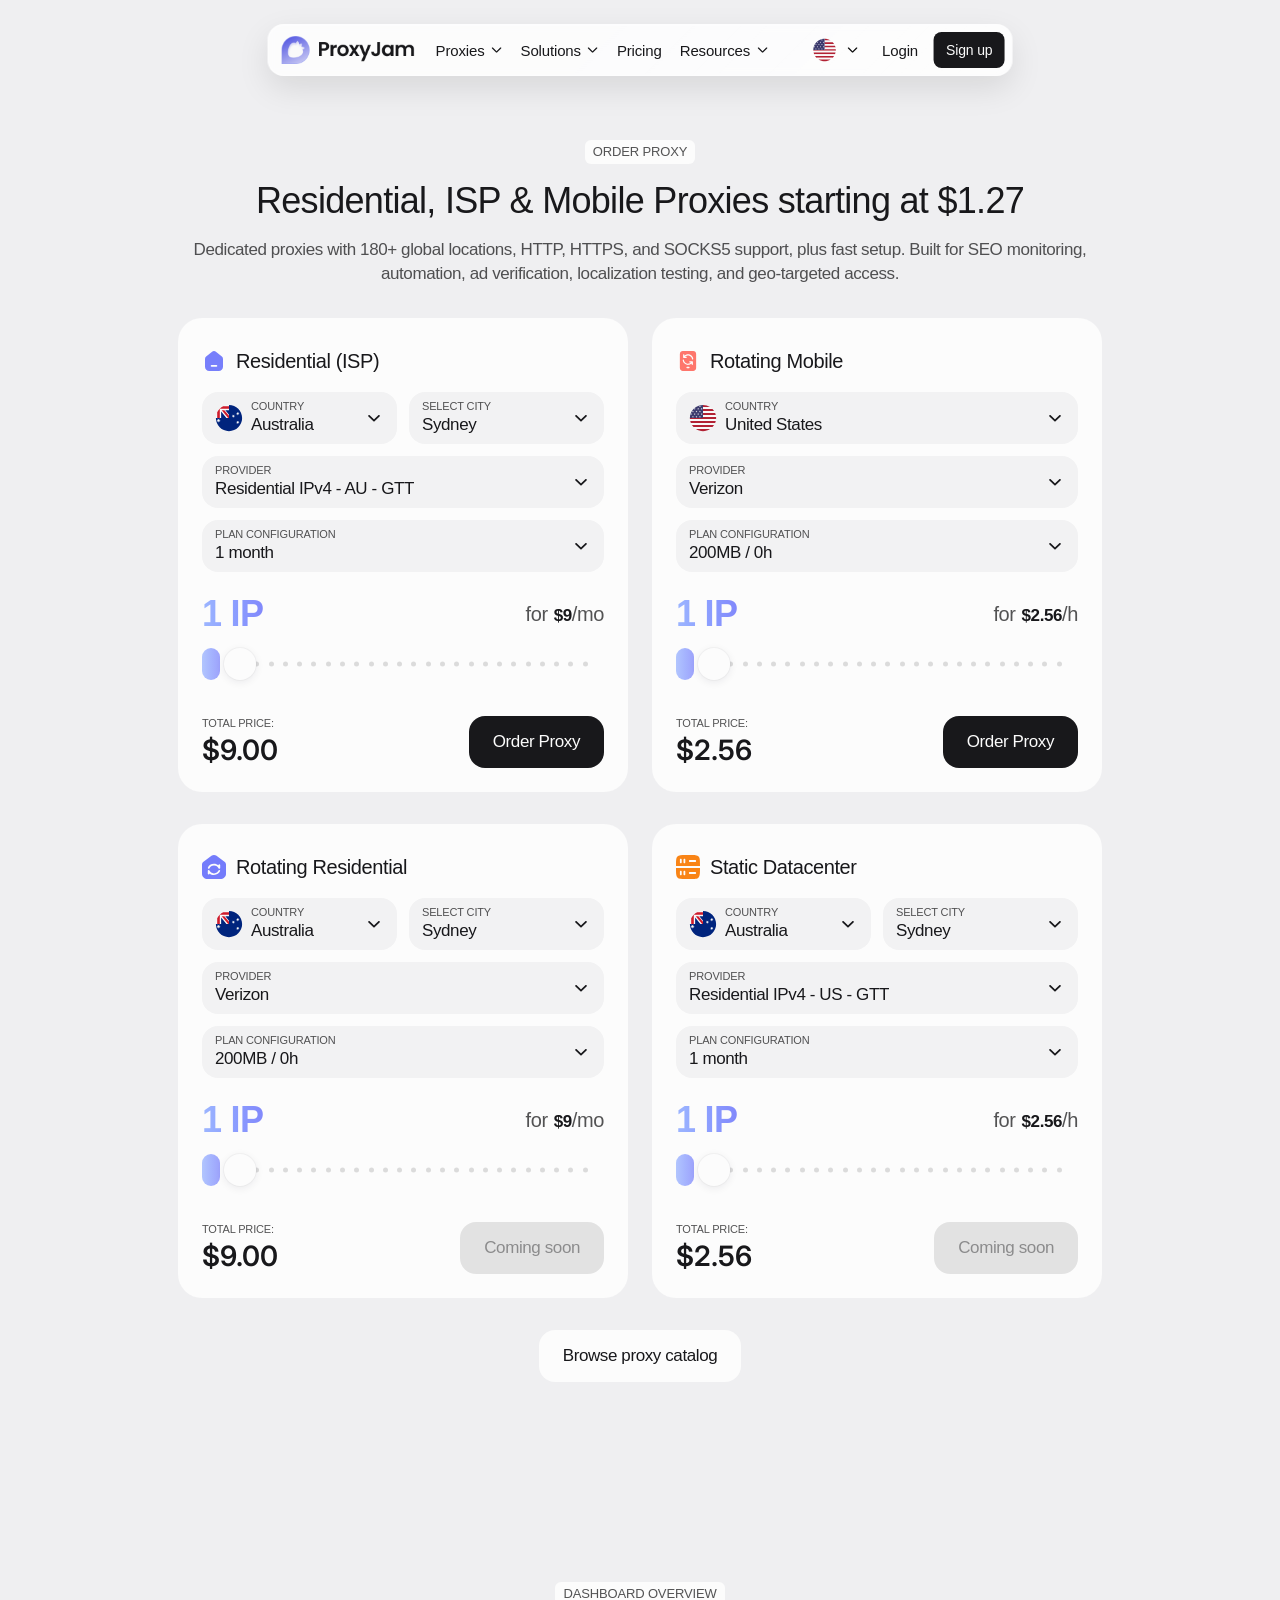
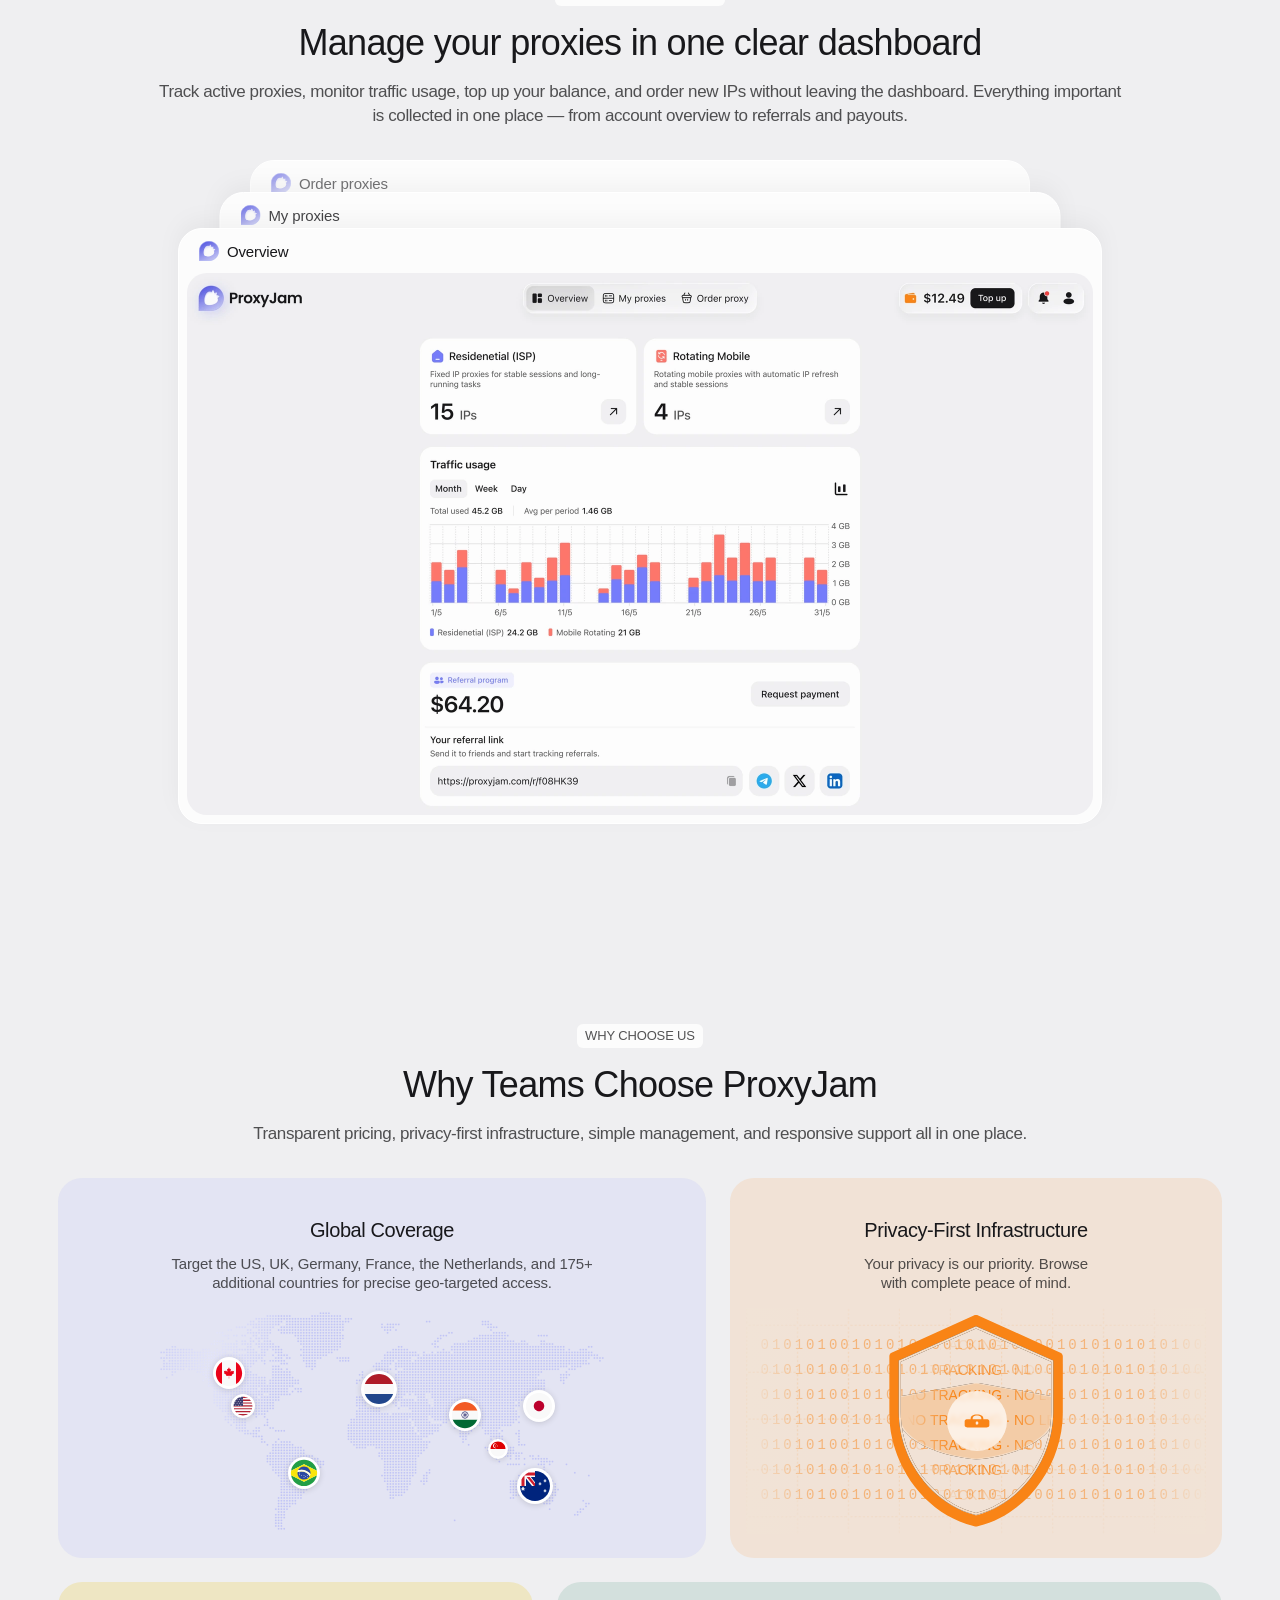
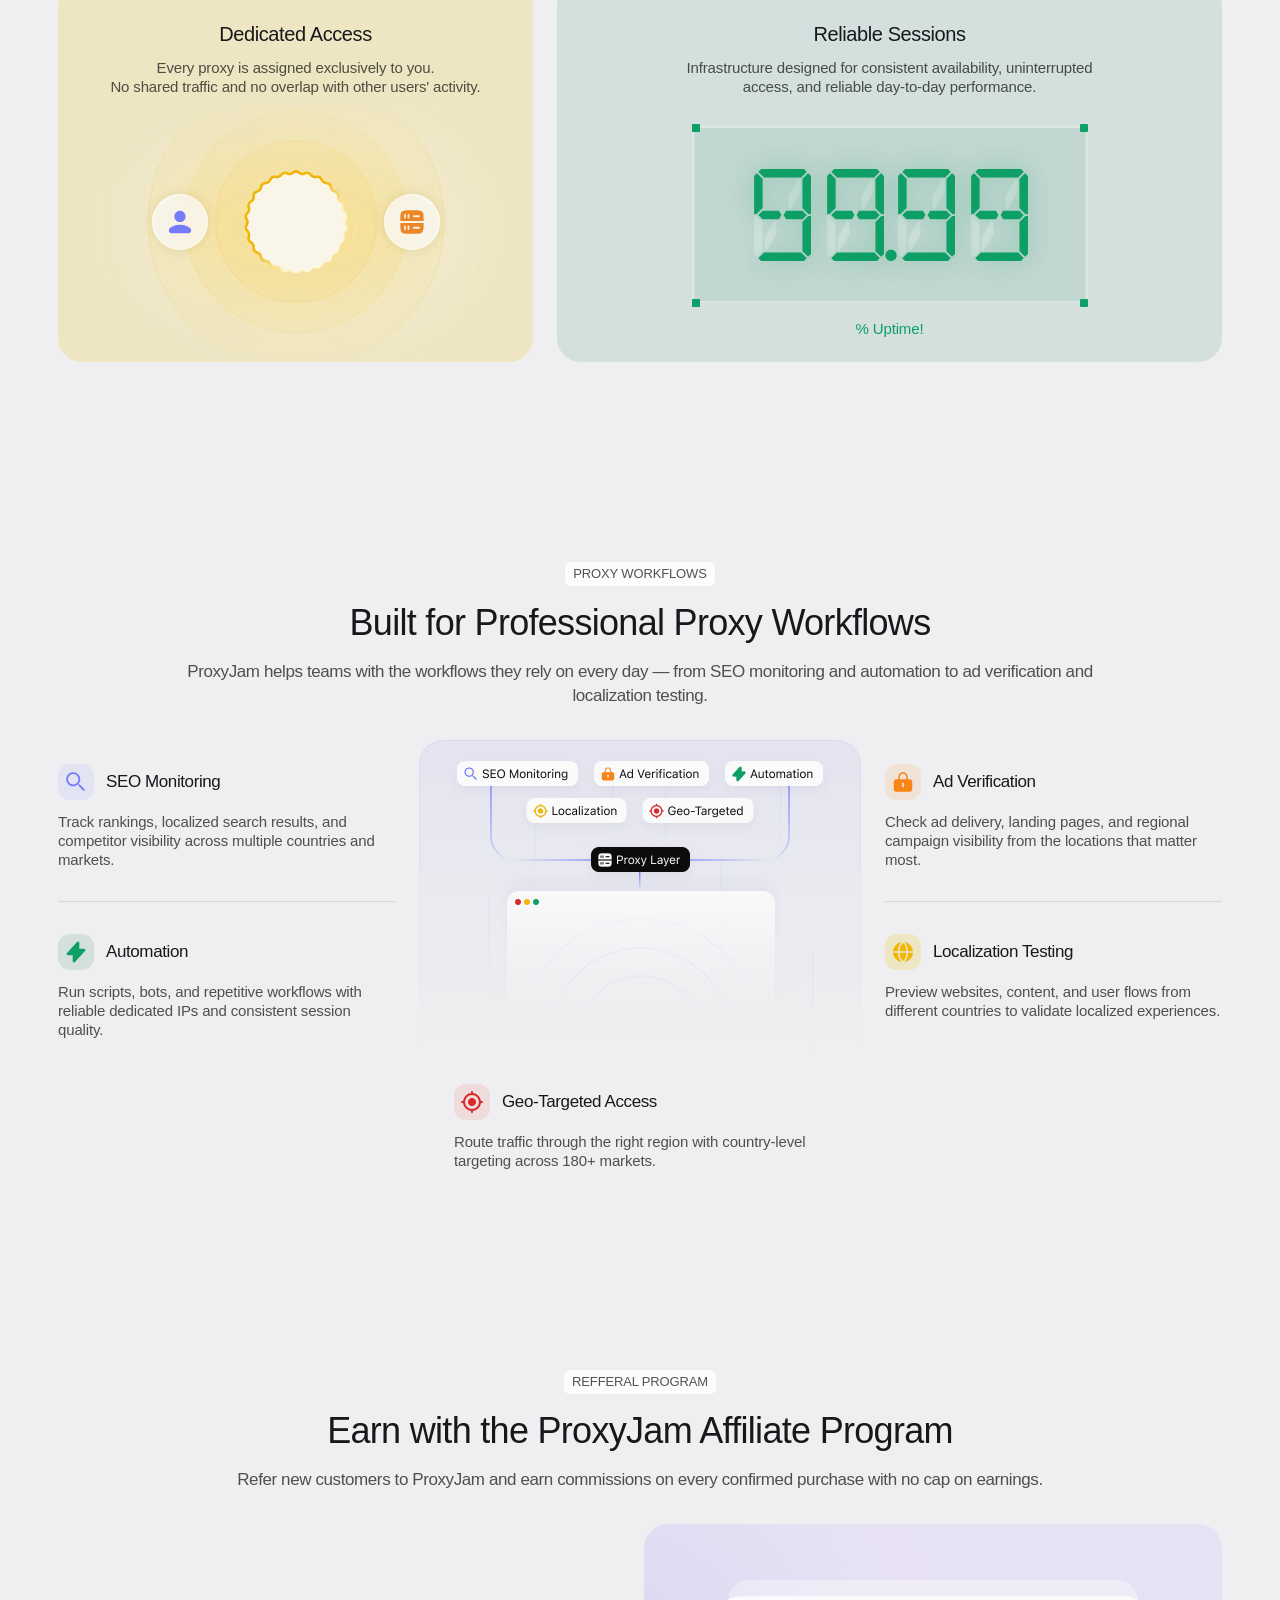
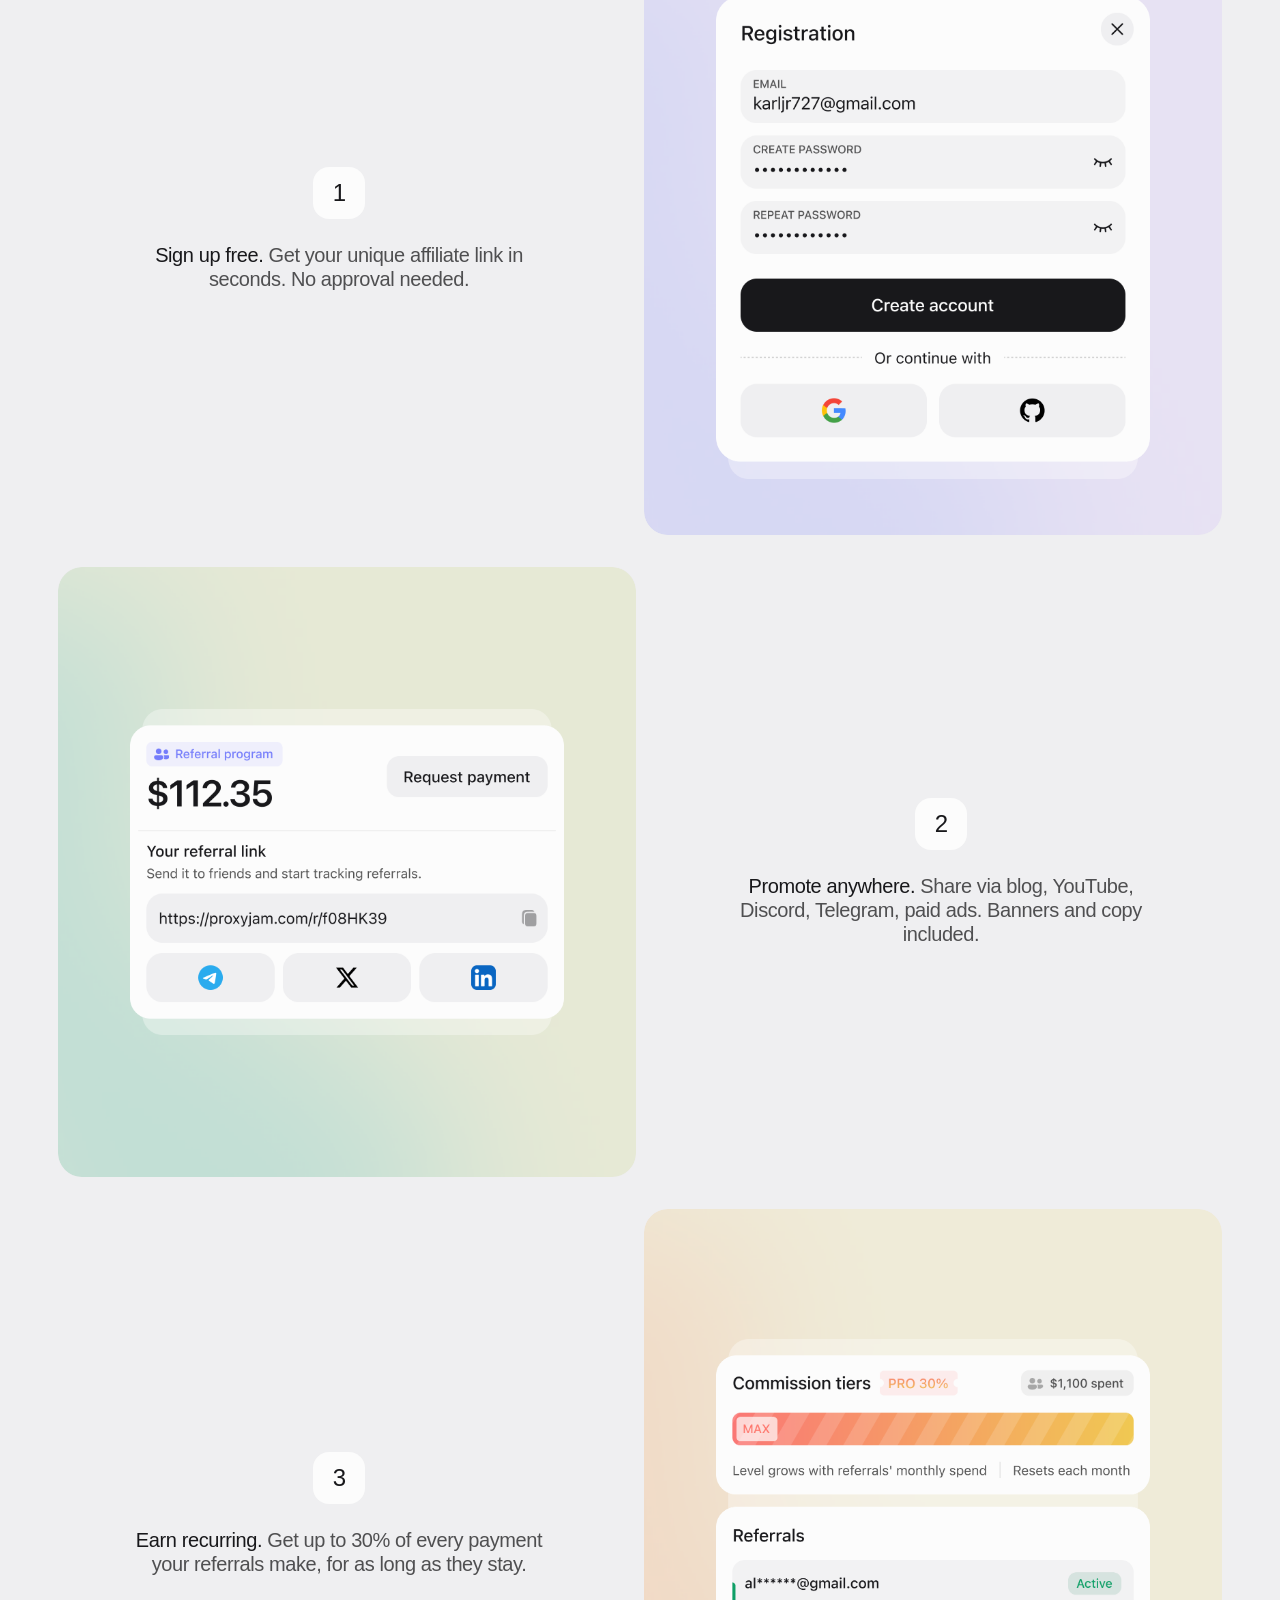
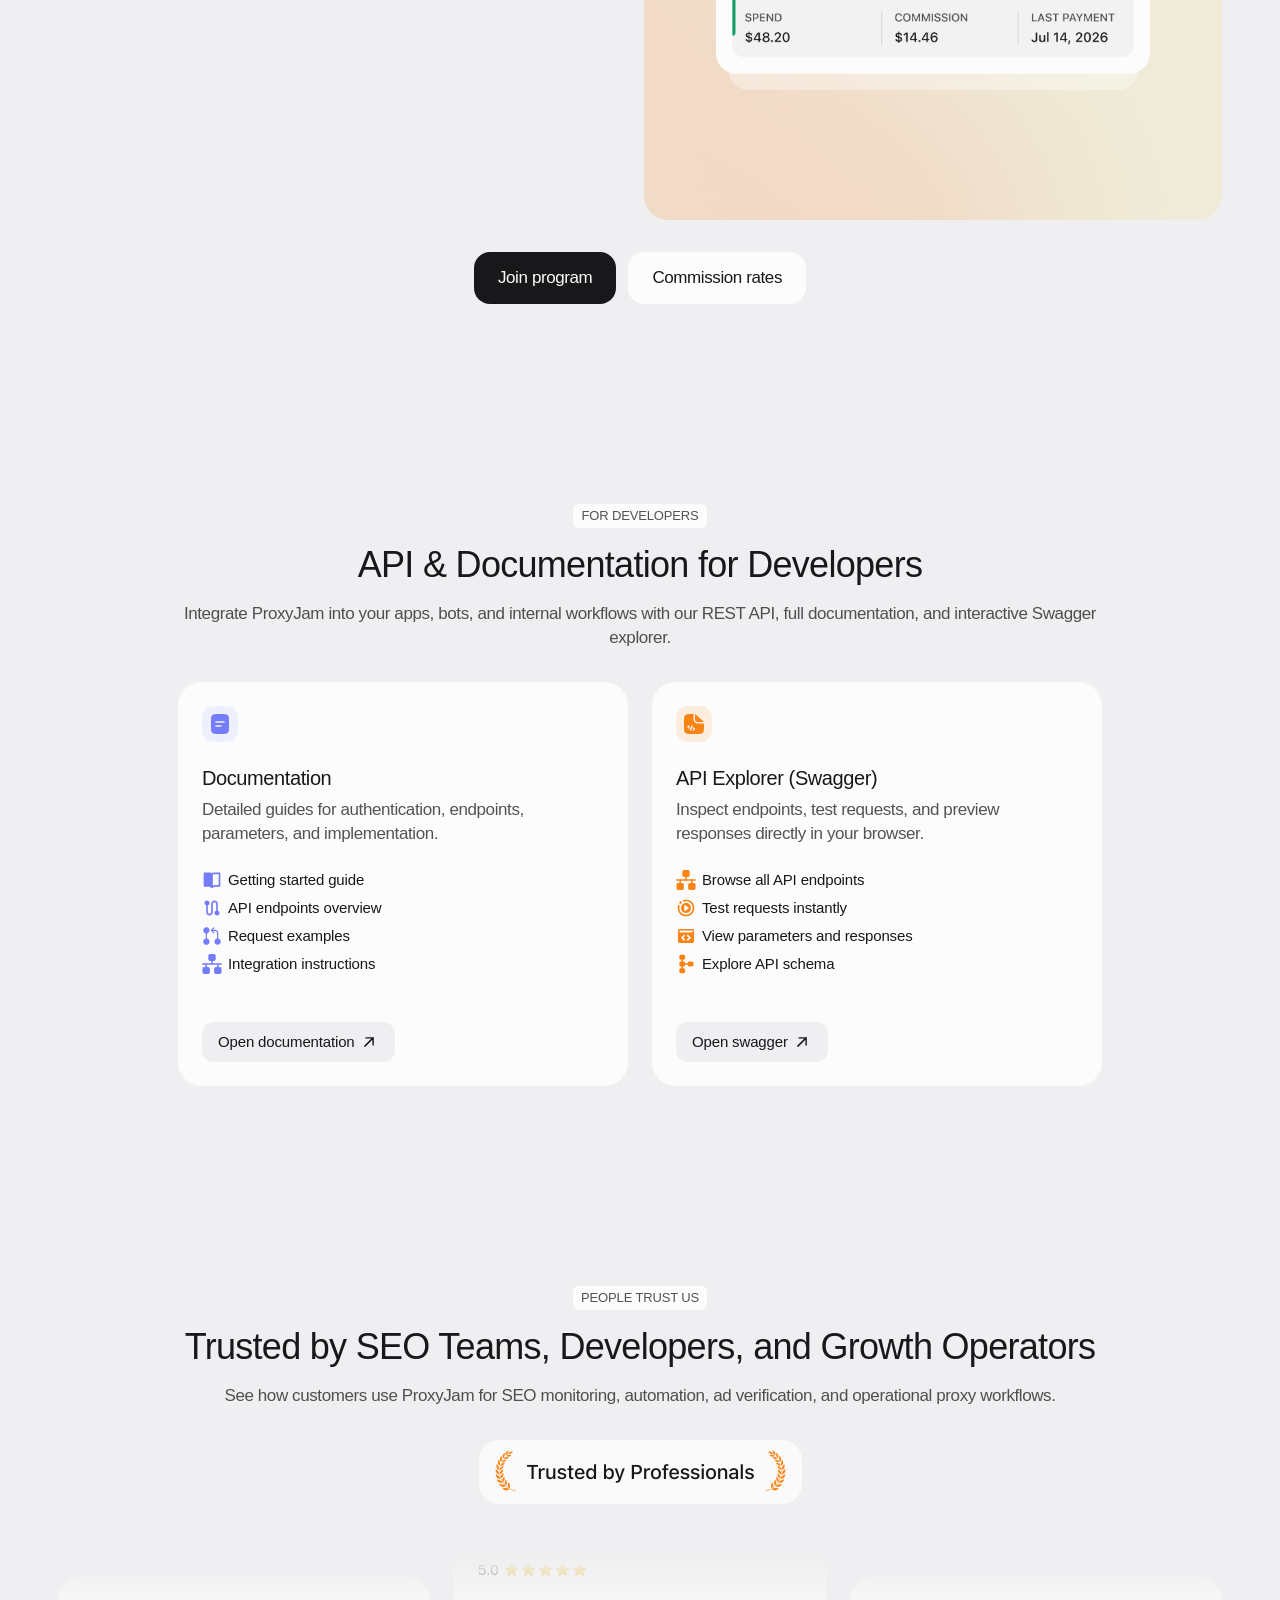
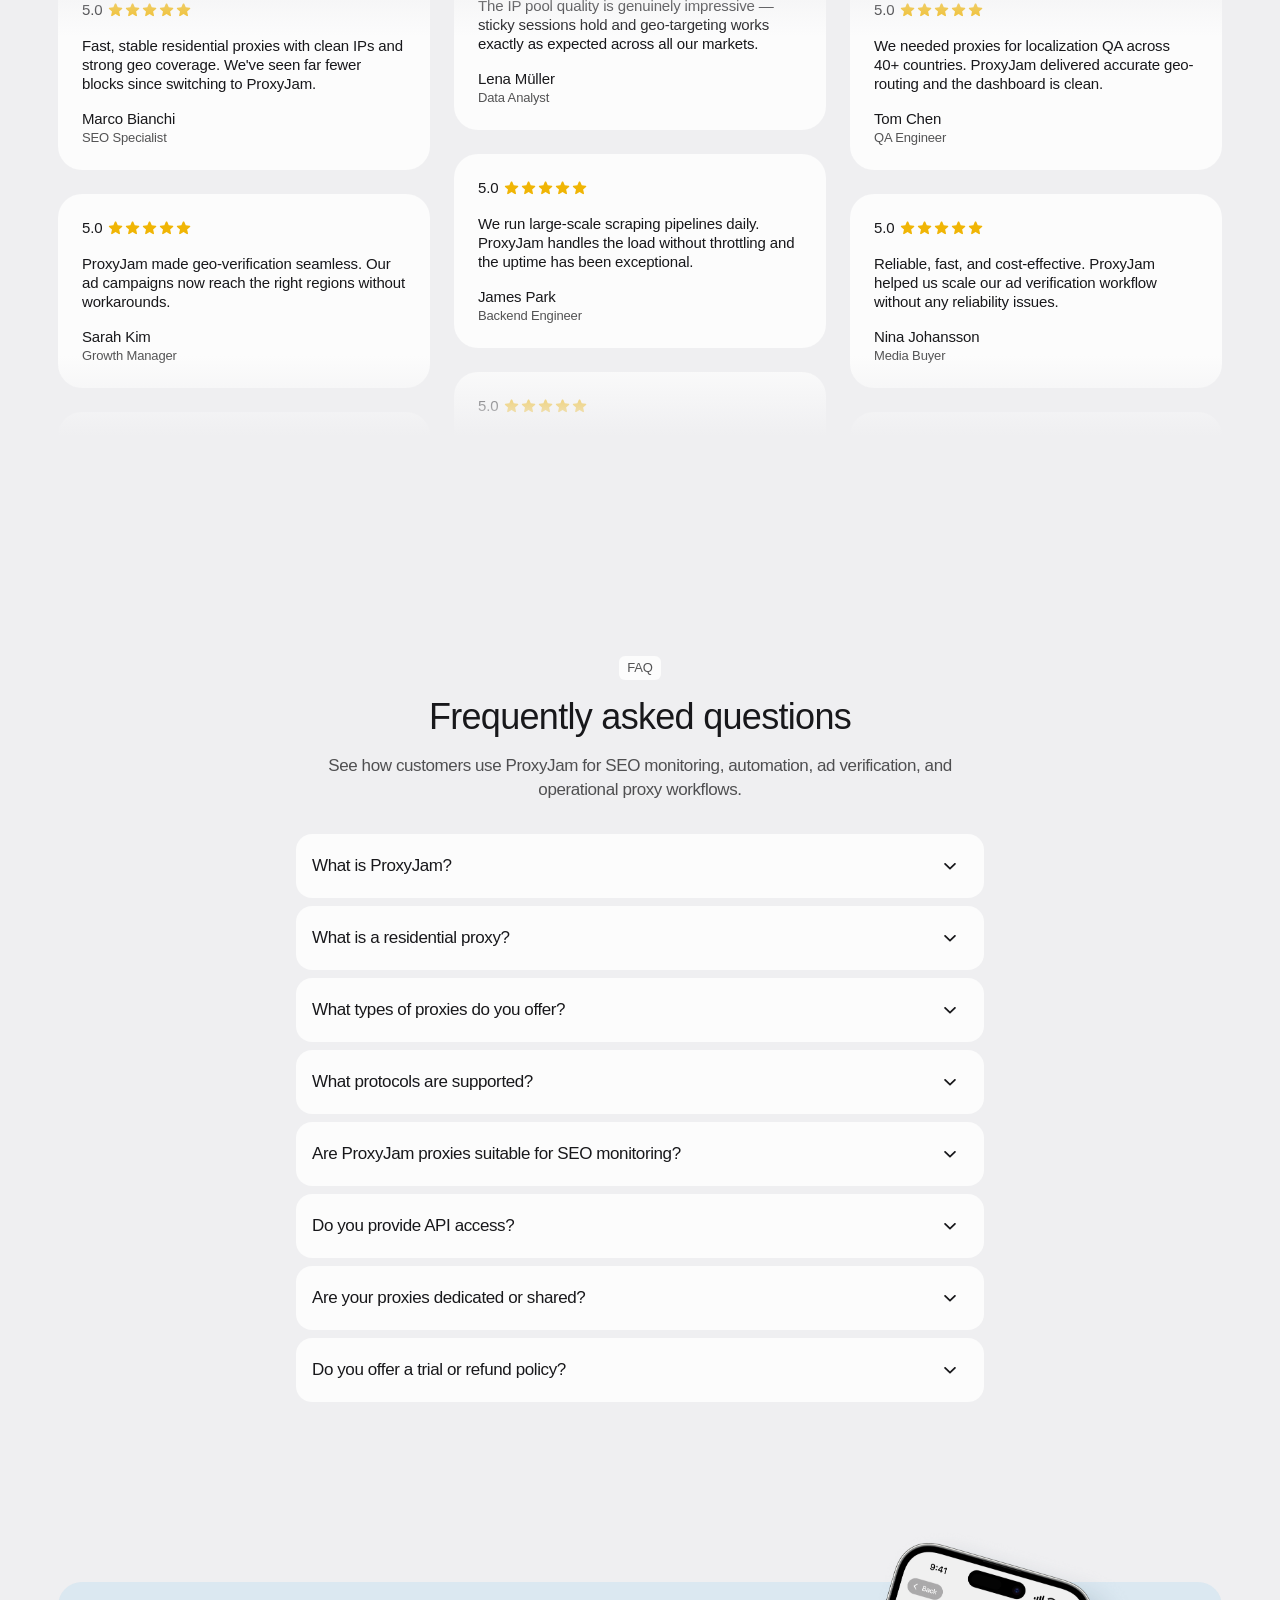
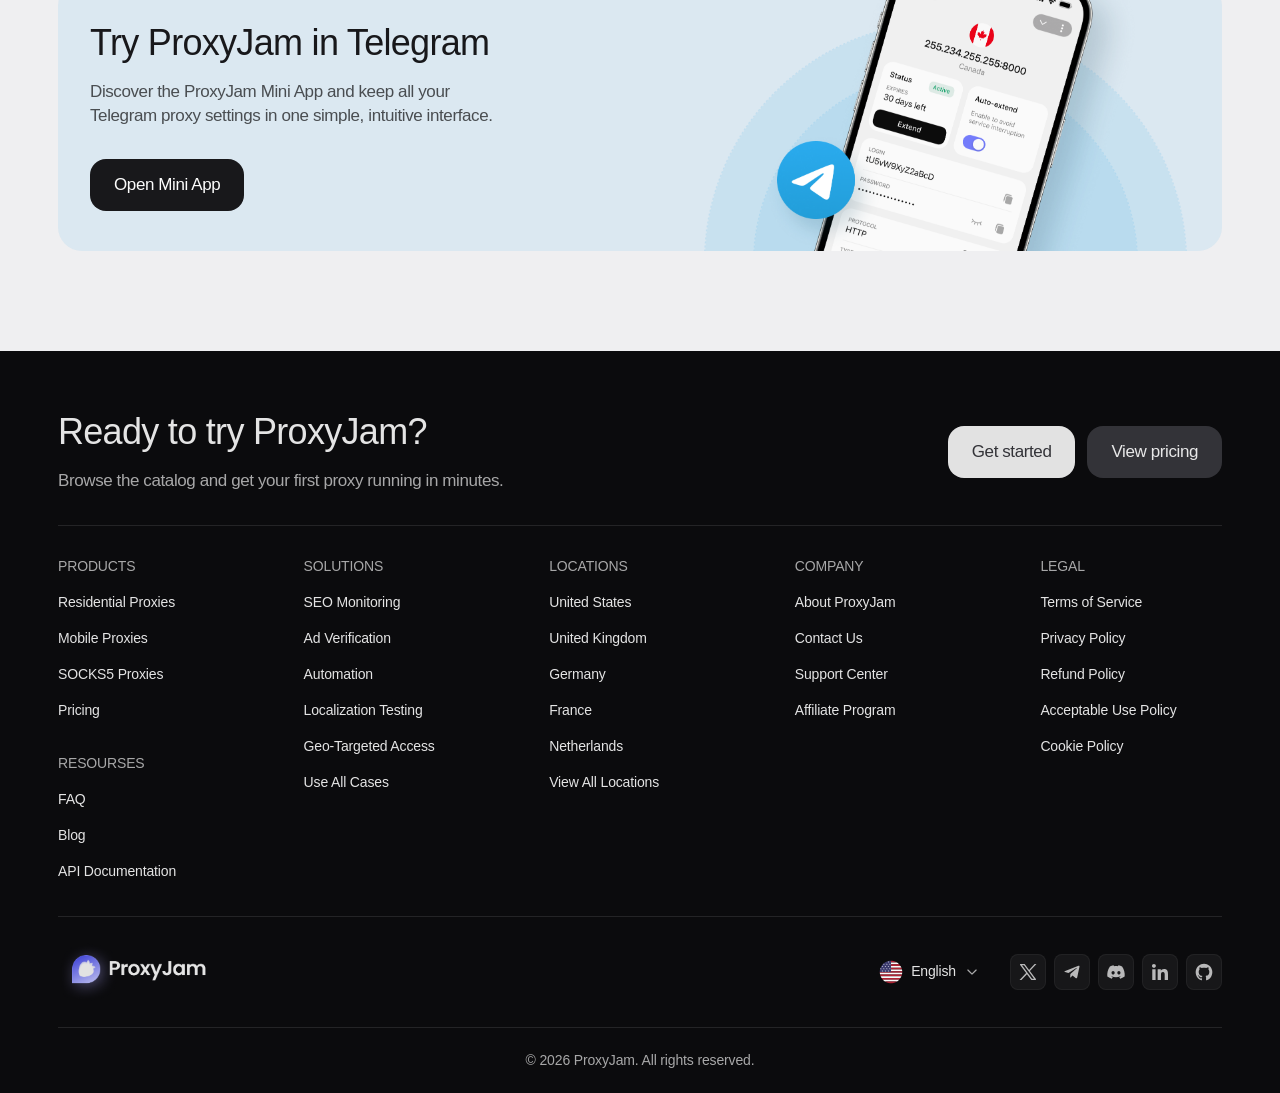
==== commit 403c5561: "add screenshots and update proxy types" ====
--- a/index.html
+++ b/index.html
@@ -265,9 +265,329 @@
 
 </div><!-- /proxy-cards-row -->
 
+<div class="proxy-cards-row">
+
+  <!-- ── Card 3: Rotating Residential ── -->
+  <div class="pcard">
+  <div class="pcard-inner">
+
+    <div class="pcard-head">
+      <img src="assets/icon-residential-rotating.svg" alt="" width="24" height="24">
+      <span class="pcard-title">Rotating Residential</span>
+    </div>
+
+    <div class="pcard-fields">
+      <div class="pcard-fields-row">
+        <!-- Country (dropdown) -->
+        <div class="sel-wrap" data-sel="country-res-rot" data-searchable>
+          <div class="sel-input">
+            <img class="sel-flag" src="assets/flag-au.svg" alt="">
+            <div class="sel-text">
+              <span class="sel-label">Country</span>
+              <span class="sel-value">Australia</span>
+              <input class="sel-search" type="text" autocomplete="off" spellcheck="false" tabindex="-1" aria-label="Search country">
+            </div>
+            <img class="sel-chev" src="assets/chevron-down-field.svg" alt="">
+          </div>
+          <div class="sel-drop sel-drop--scroll" id="seldrop-country-res-rot">
+            <div class="sel-drop-list">
+              <div class="sel-drop-item sel-drop-item--on"><img src="assets/flag-au.svg" alt=""><div class="sel-drop-text"><span class="sel-drop-name">Australia</span><span class="sel-drop-price">$9.00/month</span></div><img class="sel-drop-check" src="assets/check-m.svg" alt=""></div>
+              <div class="sel-drop-item"><img src="assets/flag-us.svg" alt=""><div class="sel-drop-text"><span class="sel-drop-name">United States</span><span class="sel-drop-price">$8.40/month</span></div></div>
+              <div class="sel-drop-item"><img src="assets/flag-bg.svg" alt=""><div class="sel-drop-text"><span class="sel-drop-name">Bulgaria</span><span class="sel-drop-price">$8.10/month</span></div></div>
+              <div class="sel-drop-item"><img src="assets/flag-be.svg" alt=""><div class="sel-drop-text"><span class="sel-drop-name">Belgium</span><span class="sel-drop-price">$8.60/month</span></div></div>
+              <div class="sel-drop-item"><img src="assets/flag-bd.svg" alt=""><div class="sel-drop-text"><span class="sel-drop-name">Bangladesh</span><span class="sel-drop-price">$6.90/month</span></div></div>
+              <div class="sel-drop-item"><img src="assets/flag-at.svg" alt=""><div class="sel-drop-text"><span class="sel-drop-name">Austria</span><span class="sel-drop-price">$8.70/month</span></div></div>
+              <div class="sel-drop-item"><img src="assets/flag-br.svg" alt=""><div class="sel-drop-text"><span class="sel-drop-name">Brazil</span><span class="sel-drop-price">$7.80/month</span></div></div>
+              <div class="sel-drop-item"><img src="assets/flag-ca.svg" alt=""><div class="sel-drop-text"><span class="sel-drop-name">Canada</span><span class="sel-drop-price">$8.50/month</span></div></div>
+              <div class="sel-drop-item"><img src="assets/flag-in.svg" alt=""><div class="sel-drop-text"><span class="sel-drop-name">India</span><span class="sel-drop-price">$6.40/month</span></div></div>
+              <div class="sel-drop-item"><img src="assets/flag-jp.svg" alt=""><div class="sel-drop-text"><span class="sel-drop-name">Japan</span><span class="sel-drop-price">$9.60/month</span></div></div>
+              <div class="sel-drop-item"><img src="assets/flag-nl.svg" alt=""><div class="sel-drop-text"><span class="sel-drop-name">Netherlands</span><span class="sel-drop-price">$8.50/month</span></div></div>
+              <div class="sel-drop-item"><img src="assets/flag-sg.svg" alt=""><div class="sel-drop-text"><span class="sel-drop-name">Singapore</span><span class="sel-drop-price">$9.20/month</span></div></div>
+            </div>
+            <div class="sel-drop-no-results" aria-hidden="true">No results</div>
+            <div class="sel-scrollbar" aria-hidden="true"><div class="sel-scrollbar-thumb"></div></div>
+          </div>
+        </div>
+        <!-- City -->
+        <div class="sel-wrap" data-sel="city-res-rot">
+          <div class="sel-input">
+            <div class="sel-text">
+              <span class="sel-label">Select City</span>
+              <span class="sel-value">Sydney</span>
+            </div>
+            <img class="sel-chev" src="assets/chevron-down-field.svg" alt="">
+          </div>
+          <div class="sel-drop sel-drop--plan" id="seldrop-city-res-rot">
+            <div class="sel-drop-item sel-drop-item--sm sel-drop-item--on"><span class="sel-drop-name">Sydney</span><img class="sel-drop-check" src="assets/check-m.svg" alt=""></div>
+            <div class="sel-drop-item sel-drop-item--sm"><span class="sel-drop-name">Melbourne</span></div>
+          </div>
+        </div>
+      </div>
+      <!-- Provider -->
+      <div class="sel-wrap" data-sel="provider-res-rot">
+        <div class="sel-input">
+          <div class="sel-text">
+            <span class="sel-label">Provider</span>
+            <span class="sel-value">Verizon</span>
+          </div>
+          <img class="sel-chev" src="assets/chevron-down-field.svg" alt="">
+        </div>
+        <div class="sel-drop sel-drop--plan" id="seldrop-provider-res-rot">
+          <div class="sel-drop-item sel-drop-item--sm sel-drop-item--on"><span class="sel-drop-name">Verizon</span><img class="sel-drop-check" src="assets/check-m.svg" alt=""></div>
+          <div class="sel-drop-item sel-drop-item--sm"><span class="sel-drop-name">AT&amp;T</span></div>
+        </div>
+      </div>
+      <!-- Plan Configuration -->
+      <div class="sel-wrap" data-sel="plan-res-rot">
+        <div class="sel-input">
+          <div class="sel-text">
+            <span class="sel-label">Plan Configuration</span>
+            <span class="sel-value">200MB / 0h</span>
+          </div>
+          <img class="sel-chev" src="assets/chevron-down-field.svg" alt="">
+        </div>
+        <div class="sel-drop sel-drop--plan" id="seldrop-plan-res-rot">
+          <div class="sel-drop-item sel-drop-item--sm sel-drop-item--on"><span class="sel-drop-name">200MB / 0h</span><img class="sel-drop-check" src="assets/check-m.svg" alt=""></div>
+          <div class="sel-drop-item sel-drop-item--sm"><span class="sel-drop-name">Unlimited / 1 day</span></div>
+          <div class="sel-drop-item sel-drop-item--sm"><span class="sel-drop-name">Unlimited / 1 week</span></div>
+          <div class="sel-drop-item sel-drop-item--sm"><span class="sel-drop-name">Unlimited / 15 days</span></div>
+          <div class="sel-drop-item sel-drop-item--sm"><span class="sel-drop-name">Unlimited / 1 month</span></div>
+        </div>
+      </div>
+    </div>
+
+    <div class="pcard-pricing">
+      <div class="pcard-pricing-body">
+        <div class="pcard-pricing-row">
+          <span class="pcard-ip-count">1 IP</span>
+          <div class="pcard-price-right">
+            <span class="pcard-price-for">for</span>
+            <span class="pcard-price-num">$9<span class="pcard-price-unit">/mo</span></span>
+          </div>
+        </div>
+        <div class="pcard-slider">
+          <div class="pcard-slider-dots"></div>
+          <div class="pcard-slider-thumb-wrap">
+            <div class="pcard-slider-fill"></div>
+            <div class="pcard-slider-thumb"></div>
+          </div>
+        </div>
+      </div>
+      <div class="pcard-footer">
+        <div class="pcard-total">
+          <span class="pcard-total-label">Total price:</span>
+          <span class="pcard-total-amount">$4.20</span>
+        </div>
+        <button type="button" class="btn-primary btn-xl" disabled>Coming soon</button>
+      </div>
+    </div>
+
+  </div>
+  </div><!-- /card 3 -->
+
+  <!-- ── Card 4: Static Datacenter ── -->
+  <div class="pcard">
+  <div class="pcard-inner">
+
+    <div class="pcard-head">
+      <img src="assets/icon-datacenter.svg" alt="" width="24" height="24">
+      <span class="pcard-title">Static Datacenter</span>
+    </div>
+
+    <div class="pcard-fields">
+      <div class="pcard-fields-row">
+        <!-- Country (dropdown) -->
+        <div class="sel-wrap" data-sel="country-dc" data-searchable>
+          <div class="sel-input">
+            <img class="sel-flag" src="assets/flag-au.svg" alt="">
+            <div class="sel-text">
+              <span class="sel-label">Country</span>
+              <span class="sel-value">Australia</span>
+              <input class="sel-search" type="text" autocomplete="off" spellcheck="false" tabindex="-1" aria-label="Search country">
+            </div>
+            <img class="sel-chev" src="assets/chevron-down-field.svg" alt="">
+          </div>
+          <div class="sel-drop sel-drop--scroll" id="seldrop-country-dc">
+            <div class="sel-drop-list">
+              <div class="sel-drop-item sel-drop-item--on"><img src="assets/flag-au.svg" alt=""><div class="sel-drop-text"><span class="sel-drop-name">Australia</span><span class="sel-drop-price">$2.56/h</span></div><img class="sel-drop-check" src="assets/check-m.svg" alt=""></div>
+              <div class="sel-drop-item"><img src="assets/flag-us.svg" alt=""><div class="sel-drop-text"><span class="sel-drop-name">United States</span><span class="sel-drop-price">$2.30/h</span></div></div>
+              <div class="sel-drop-item"><img src="assets/flag-nl.svg" alt=""><div class="sel-drop-text"><span class="sel-drop-name">Netherlands</span><span class="sel-drop-price">$2.20/h</span></div></div>
+              <div class="sel-drop-item"><img src="assets/flag-be.svg" alt=""><div class="sel-drop-text"><span class="sel-drop-name">Belgium</span><span class="sel-drop-price">$2.35/h</span></div></div>
+              <div class="sel-drop-item"><img src="assets/flag-at.svg" alt=""><div class="sel-drop-text"><span class="sel-drop-name">Austria</span><span class="sel-drop-price">$2.40/h</span></div></div>
+              <div class="sel-drop-item"><img src="assets/flag-bg.svg" alt=""><div class="sel-drop-text"><span class="sel-drop-name">Bulgaria</span><span class="sel-drop-price">$2.10/h</span></div></div>
+              <div class="sel-drop-item"><img src="assets/flag-ca.svg" alt=""><div class="sel-drop-text"><span class="sel-drop-name">Canada</span><span class="sel-drop-price">$2.45/h</span></div></div>
+              <div class="sel-drop-item"><img src="assets/flag-br.svg" alt=""><div class="sel-drop-text"><span class="sel-drop-name">Brazil</span><span class="sel-drop-price">$2.15/h</span></div></div>
+              <div class="sel-drop-item"><img src="assets/flag-in.svg" alt=""><div class="sel-drop-text"><span class="sel-drop-name">India</span><span class="sel-drop-price">$1.80/h</span></div></div>
+              <div class="sel-drop-item"><img src="assets/flag-jp.svg" alt=""><div class="sel-drop-text"><span class="sel-drop-name">Japan</span><span class="sel-drop-price">$2.90/h</span></div></div>
+              <div class="sel-drop-item"><img src="assets/flag-sg.svg" alt=""><div class="sel-drop-text"><span class="sel-drop-name">Singapore</span><span class="sel-drop-price">$2.85/h</span></div></div>
+              <div class="sel-drop-item"><img src="assets/flag-bd.svg" alt=""><div class="sel-drop-text"><span class="sel-drop-name">Bangladesh</span><span class="sel-drop-price">$1.70/h</span></div></div>
+            </div>
+            <div class="sel-drop-no-results" aria-hidden="true">No results</div>
+            <div class="sel-scrollbar" aria-hidden="true"><div class="sel-scrollbar-thumb"></div></div>
+          </div>
+        </div>
+        <!-- City -->
+        <div class="sel-wrap" data-sel="city-dc">
+          <div class="sel-input">
+            <div class="sel-text">
+              <span class="sel-label">Select City</span>
+              <span class="sel-value">Sydney</span>
+            </div>
+            <img class="sel-chev" src="assets/chevron-down-field.svg" alt="">
+          </div>
+          <div class="sel-drop sel-drop--plan" id="seldrop-city-dc">
+            <div class="sel-drop-item sel-drop-item--sm sel-drop-item--on"><span class="sel-drop-name">Sydney</span><img class="sel-drop-check" src="assets/check-m.svg" alt=""></div>
+            <div class="sel-drop-item sel-drop-item--sm"><span class="sel-drop-name">Melbourne</span></div>
+          </div>
+        </div>
+      </div>
+      <!-- Provider -->
+      <div class="sel-wrap" data-sel="provider-dc">
+        <div class="sel-input">
+          <div class="sel-text">
+            <span class="sel-label">Provider</span>
+            <span class="sel-value">Residential IPv4 - US - GTT</span>
+          </div>
+          <img class="sel-chev" src="assets/chevron-down-field.svg" alt="">
+        </div>
+        <div class="sel-drop sel-drop--plan" id="seldrop-provider-dc">
+          <div class="sel-drop-item sel-drop-item--sm sel-drop-item--on"><span class="sel-drop-name">Residential IPv4 - US - GTT</span><img class="sel-drop-check" src="assets/check-m.svg" alt=""></div>
+          <div class="sel-drop-item sel-drop-item--sm"><span class="sel-drop-name">Residential IPv4 - US - NTT</span></div>
+        </div>
+      </div>
+      <!-- Plan Configuration (dropdown) -->
+      <div class="sel-wrap" data-sel="plan-dc">
+        <div class="sel-input">
+          <div class="sel-text">
+            <span class="sel-label">Plan Configuration</span>
+            <span class="sel-value">1 month</span>
+          </div>
+          <img class="sel-chev" src="assets/chevron-down-field.svg" alt="">
+        </div>
+        <div class="sel-drop sel-drop--plan sel-drop--scroll" id="seldrop-plan-dc">
+          <div class="sel-drop-list">
+            <div class="sel-drop-item sel-drop-item--sm sel-drop-item--on"><span class="sel-drop-name">1 month</span><img class="sel-drop-check" src="assets/check-m.svg" alt=""></div>
+            <div class="sel-drop-item sel-drop-item--sm"><span class="sel-drop-name">2 months</span></div>
+            <div class="sel-drop-item sel-drop-item--sm"><span class="sel-drop-name">3 months</span></div>
+            <div class="sel-drop-item sel-drop-item--sm"><span class="sel-drop-name">4 months</span></div>
+            <div class="sel-drop-item sel-drop-item--sm"><span class="sel-drop-name">5 months</span></div>
+            <div class="sel-drop-item sel-drop-item--sm"><span class="sel-drop-name">6 months</span></div>
+            <div class="sel-drop-item sel-drop-item--sm"><span class="sel-drop-name">7 months</span></div>
+            <div class="sel-drop-item sel-drop-item--sm"><span class="sel-drop-name">8 months</span></div>
+            <div class="sel-drop-item sel-drop-item--sm"><span class="sel-drop-name">9 months</span></div>
+            <div class="sel-drop-item sel-drop-item--sm"><span class="sel-drop-name">10 months</span></div>
+            <div class="sel-drop-item sel-drop-item--sm"><span class="sel-drop-name">11 months</span></div>
+            <div class="sel-drop-item sel-drop-item--sm"><span class="sel-drop-name">12 months</span></div>
+          </div>
+          <div class="sel-drop-no-results" aria-hidden="true">No results</div>
+          <div class="sel-scrollbar" aria-hidden="true"><div class="sel-scrollbar-thumb"></div></div>
+        </div>
+      </div>
+    </div>
+
+    <div class="pcard-pricing">
+      <div class="pcard-pricing-body">
+        <div class="pcard-pricing-row">
+          <span class="pcard-ip-count">1 IP</span>
+          <div class="pcard-price-right">
+            <span class="pcard-price-for">for</span>
+            <span class="pcard-price-num">$2.56<span class="pcard-price-unit">/h</span></span>
+          </div>
+        </div>
+        <div class="pcard-slider">
+          <div class="pcard-slider-dots"></div>
+          <div class="pcard-slider-thumb-wrap">
+            <div class="pcard-slider-fill"></div>
+            <div class="pcard-slider-thumb"></div>
+          </div>
+        </div>
+      </div>
+      <div class="pcard-footer">
+        <div class="pcard-total">
+          <span class="pcard-total-label">Total price:</span>
+          <span class="pcard-total-amount">$1.50</span>
+        </div>
+        <button type="button" class="btn-primary btn-xl" disabled>Coming soon</button>
+      </div>
+    </div>
+
+  </div>
+  </div><!-- /card 4 -->
+
+</div><!-- /proxy-cards-row -->
+
 <a href="#" class="btn-secondary-on-accent btn-xl">Browse proxy catalog</a>
 
 </div><!-- /hero-section -->
+
+
+<!-- ═══════════════════════════════════════════
+     DASHBOARD OVERVIEW SECTION
+════════════════════════════════════════════ -->
+<div class="section">
+
+  <div class="section-header">
+    <span class="section-label">DASHBOARD OVERVIEW</span>
+    <h2 class="section-title">Manage your proxies in one clear dashboard</h2>
+    <p class="section-subtitle">Track active proxies, monitor traffic usage, top up your balance, and order new IPs without leaving the dashboard. Everything important is collected in one place — from account overview to referrals and payouts.</p>
+  </div>
+
+  <div class="dash-body">
+
+  <!-- Mobile only: the stack collapses to a tab row driving the same windows -->
+  <div class="dash-tabs" role="group" aria-label="Choose a dashboard screen">
+    <button type="button" class="dash-tab" data-target="overview">Overview</button>
+    <button type="button" class="dash-tab" data-target="proxies">Proxies</button>
+    <button type="button" class="dash-tab" data-target="order">Order proxy</button>
+  </div>
+
+  <!-- Stacked dashboard screenshots — canvas scales as a whole (same trick as hero cards).
+       Each title bar is a real button, so the stack is operable by keyboard too. -->
+  <div class="dash-stack">
+    <div class="dash-canvas" role="group" aria-label="ProxyJam dashboard screenshots">
+
+      <div class="dash-win dash-win--back" data-key="order">
+        <button type="button" class="dash-win-bar">
+          <img class="dash-win-logo" src="assets/dash-logo.svg" alt="">
+          <span class="dash-win-name">Order proxies</span>
+        </button>
+        <picture>
+          <source srcset="assets/dash-order.webp" type="image/webp">
+          <img class="dash-win-shot" src="assets/dash-order.png" width="1816" height="1085" loading="lazy" decoding="async"
+               alt="Order proxies screen: proxy type, location and plan pickers with a payment summary">
+        </picture>
+      </div>
+
+      <div class="dash-win dash-win--mid" data-key="proxies">
+        <button type="button" class="dash-win-bar">
+          <img class="dash-win-logo" src="assets/dash-logo.svg" alt="">
+          <span class="dash-win-name">My proxies</span>
+        </button>
+        <picture>
+          <source srcset="assets/dash-proxies.webp" type="image/webp">
+          <img class="dash-win-shot" src="assets/dash-proxies.png" width="1816" height="1085" loading="lazy" decoding="async"
+               alt="My proxies screen: a table of active proxies with country, credentials, protocol and expiry">
+        </picture>
+      </div>
+
+      <div class="dash-win dash-win--front" data-key="overview">
+        <button type="button" class="dash-win-bar">
+          <img class="dash-win-logo" src="assets/dash-logo.svg" alt="">
+          <span class="dash-win-name">Overview</span>
+        </button>
+        <picture>
+          <source srcset="assets/dash-overview.webp" type="image/webp">
+          <img class="dash-win-shot dash-win-shot--wide" src="assets/dash-overview.png" width="1816" height="1084" loading="lazy" decoding="async"
+               alt="Overview screen: proxy counts, a traffic usage chart and referral earnings">
+        </picture>
+      </div>
+
+    </div>
+  </div>
+
+  </div><!-- /dash-body -->
+
+</div><!-- /dashboard overview section -->
 
 
 <div class="section">
@@ -1251,6 +1571,7 @@
 
 </script>
 <script src="js/faq.js"></script>
+<script src="js/dash-stack.js"></script>
 
 
 <div data-include="partials/footer.html"></div>
--- a/css/common.css
+++ b/css/common.css
@@ -534,7 +534,9 @@
 line-height: var(--text-body-m-line);
 white-space: nowrap;
 text-decoration: none;
-}
+transition: color 0.12s;
+}
+.site-header-login:hover { color: var(--action-primary); }
 
 
 /* ── Mobile Header ── */
@@ -754,6 +756,7 @@
    .sel-wrap[data-sel]        custom select with dropdown (js/fields.js)
    .sel-wrap--empty           select without value: label acts as placeholder
    .sel-wrap--text            plain text input / textarea (no JS)
+   .sel-wrap--error           invalid field: error colours + visible .sel-hint
    .sel-input--area           textarea shell (160px)
 ══════════════════════════════════ */
 
@@ -777,15 +780,38 @@
 cursor: pointer;
 user-select: none;
 -webkit-user-select: none;
-transition: background 0.12s, border-color 0.12s;
+transition: background 0.12s, border-color 0.12s, box-shadow 0.12s;
 box-sizing: border-box;
 }
-.sel-input:hover:not(.sel-input--open):not(:focus-within) { background: var(--bg-subtle-hover); }
+.sel-wrap:not(.sel-wrap--error) .sel-input:hover:not(.sel-input--open):not(:focus-within) { background: var(--bg-subtle-hover); }
+/* Focus — accent border plus a soft 3px halo around the field */
 .sel-input--open,
 .sel-input:focus-within {
 background: var(--bg-surface-1);
 border-color: var(--border-accent);
-}
+box-shadow: 0 0 0 3px var(--status-brand-bg);
+}
+/* Error — same shape, error colours; applies empty, filled and focused alike */
+.sel-wrap--error .sel-input,
+.sel-wrap--error .sel-input:focus-within {
+background: var(--bg-surface-1);
+border-color: var(--status-error-surface);
+box-shadow: 0 0 0 3px var(--status-error-bg);
+}
+
+/* Hint under the field — only rendered while the field is in error */
+.sel-hint {
+display: none;
+padding: 0 var(--space-100);
+margin-top: var(--space-100);
+font-family: var(--font-sans);
+font-size: var(--text-caption-size);
+font-weight: 400;
+color: var(--status-error-surface);
+letter-spacing: var(--text-caption-tracking);
+line-height: var(--text-caption-line);
+}
+.sel-wrap--error .sel-hint { display: block; }
 .sel-flag {
 width: 28px;
 height: 28px;
--- a/css/index.css
+++ b/css/index.css
@@ -1183,6 +1183,186 @@
   line-height: var(--text-h1-m-line);
   letter-spacing: var(--text-h1-m-tracking);
 }
+}
+
+/* ── Dashboard overview — stacked screenshots ──
+   The stack is authored at its native 924×664 size and scaled as a whole via
+   container query units, so every window keeps its exact relative position. */
+.dash-stack {
+  position: relative;
+  width: 100%;
+  max-width: 924px;
+  aspect-ratio: 924 / 664;
+  container-type: inline-size;
+}
+.dash-canvas {
+  position: absolute;
+  top: 0;
+  left: 0;
+  width: 924px;
+  height: 664px;
+  transform-origin: top left;
+  transform: scale(calc(100cqw / 924px));
+}
+
+.dash-win {
+  position: absolute;
+  left: 50%;
+  transform: translateX(-50%);
+  display: flex;
+  flex-direction: column;
+  background: var(--bg-surface-1);
+  border: 1px solid var(--color-neutral-100);
+  border-radius: var(--radius-600);
+  padding: 0 var(--space-200) var(--space-200);
+  box-sizing: border-box;
+  /* top/width animate when the stack is reshuffled (js/dash-stack.js) */
+  transition: transform 0.2s ease, filter 0.2s ease, top 0.35s ease, width 0.35s ease;
+}
+/* Stack positions — z-index keeps the order independent of DOM order,
+   so reshuffling is a matter of swapping these classes */
+.dash-win--back  { top: 0;    width: 780px; z-index: 1; }
+.dash-win--mid   { top: 32px; width: 841px; z-index: 2; filter: drop-shadow(0 -8px 10px rgba(0,0,0,0.04)); }
+.dash-win--front { top: 68px; width: 924px; z-index: 3; filter: drop-shadow(0 -8px 10px rgba(0,0,0,0.04)); }
+
+/* Hover / keyboard focus — a window tucked behind the main one lifts out of the
+   stack at full opacity. Only that window moves. Activating it brings it to the
+   front (js/dash-stack.js). */
+.dash-win--back,
+.dash-win--mid { cursor: pointer; }
+.dash-win--back:hover,
+.dash-win--mid:hover,
+.dash-win--back:has(.dash-win-bar:focus-visible),
+.dash-win--mid:has(.dash-win-bar:focus-visible) {
+  transform: translateX(-50%) translateY(-10px);
+  filter: drop-shadow(0 8px 18px rgba(0,0,0,0.10));
+}
+
+/* Title bar — a button, so the stack works from the keyboard; fades out on the
+   windows further back in the stack */
+.dash-win-bar {
+  display: flex;
+  align-items: center;
+  gap: var(--space-200);
+  padding: var(--space-300);
+  width: 100%;
+  background: none;
+  border: 0;
+  border-radius: var(--radius-400);
+  font: inherit;
+  text-align: left;
+  cursor: pointer;
+  transition: opacity 0.2s ease;
+}
+.dash-win--front .dash-win-bar { cursor: default; }
+.dash-win-bar:focus-visible {
+  outline: 2px solid var(--border-accent);
+  outline-offset: 2px;
+}
+.dash-win--back .dash-win-bar { opacity: 0.6; }
+.dash-win--mid  .dash-win-bar { opacity: 0.8; }
+.dash-win--back:hover .dash-win-bar,
+.dash-win--mid:hover  .dash-win-bar,
+.dash-win-bar:focus-visible { opacity: 1; }
+.dash-win-logo { width: 20px; height: 20px; display: block; flex-shrink: 0; }
+.dash-win-name {
+  font-family: var(--font-sans);
+  font-size: var(--text-body-m-size);
+  font-weight: 500;
+  color: var(--text-primary);
+  letter-spacing: var(--text-body-m-tracking);
+  line-height: var(--text-body-m-line);
+  white-space: nowrap;
+}
+.dash-win picture { display: block; width: 100%; }
+.dash-win-shot {
+  width: 100%;
+  height: auto;
+  aspect-ratio: 2706 / 1617;
+  object-fit: cover;
+  border-radius: var(--radius-500);
+  display: block;
+}
+.dash-win-shot--wide { aspect-ratio: 1144 / 685; }
+
+/* Tab row — replaces the stack on mobile, drives the same windows */
+.dash-tabs {
+  display: none;
+  gap: var(--space-200);
+  justify-content: center;
+  flex-wrap: wrap;
+}
+.dash-tab {
+  height: 36px;
+  padding: 0 var(--space-300);
+  background: none;
+  border: 0;
+  border-radius: var(--radius-300);
+  font-family: var(--font-sans);
+  font-size: var(--text-body-s-size);
+  font-weight: 400;
+  color: var(--text-secondary);
+  letter-spacing: var(--text-body-s-tracking);
+  line-height: var(--text-body-s-line);
+  white-space: nowrap;
+  cursor: pointer;
+  transition: background 0.15s ease, color 0.15s ease;
+}
+.dash-tab[aria-selected="true"] {
+  background: rgba(0,0,0,0.05);
+  color: var(--text-primary);
+  font-weight: 500;
+}
+.dash-tab:focus-visible {
+  outline: 2px solid var(--border-accent);
+  outline-offset: 2px;
+}
+
+/* Wrapper is inert on desktop; on mobile it pairs the tabs with the screenshot */
+.dash-body { display: contents; }
+
+/* Mobile — no stacking: tabs on top, only the selected window shown */
+@media (max-width: 960px) {
+  .dash-body {
+    display: flex;
+    flex-direction: column;
+    align-items: center;
+    gap: var(--space-300);
+    width: 100%;
+  }
+  .dash-tabs { display: flex; }
+  .dash-stack {
+    aspect-ratio: auto;
+    height: auto;
+    container-type: normal;
+  }
+  .dash-canvas {
+    position: static;
+    width: 100%;
+    height: auto;
+    transform: none;
+  }
+  .dash-win {
+    position: static;
+    transform: none;
+    width: 100%;
+    filter: none;
+    cursor: default;
+    /* no title bar here, so the frame needs its own padding on top */
+    padding-top: var(--space-200);
+  }
+  .dash-win:not(.dash-win--front) { display: none; }
+  .dash-win-bar { display: none; }
+  .dash-win-shot { border-radius: var(--radius-400); }
+}
+
+/* Respect a reduced-motion preference — the stack still reshuffles, just instantly */
+@media (prefers-reduced-motion: reduce) {
+  .dash-win, .dash-win-bar, .dash-tab { transition: none; }
+  .dash-win--back:hover,
+  .dash-win--mid:hover,
+  .dash-win--back:has(.dash-win-bar:focus-visible),
+  .dash-win--mid:has(.dash-win-bar:focus-visible) { transform: translateX(-50%); }
 }
 
 /* ── Proxy Workflows section ── */
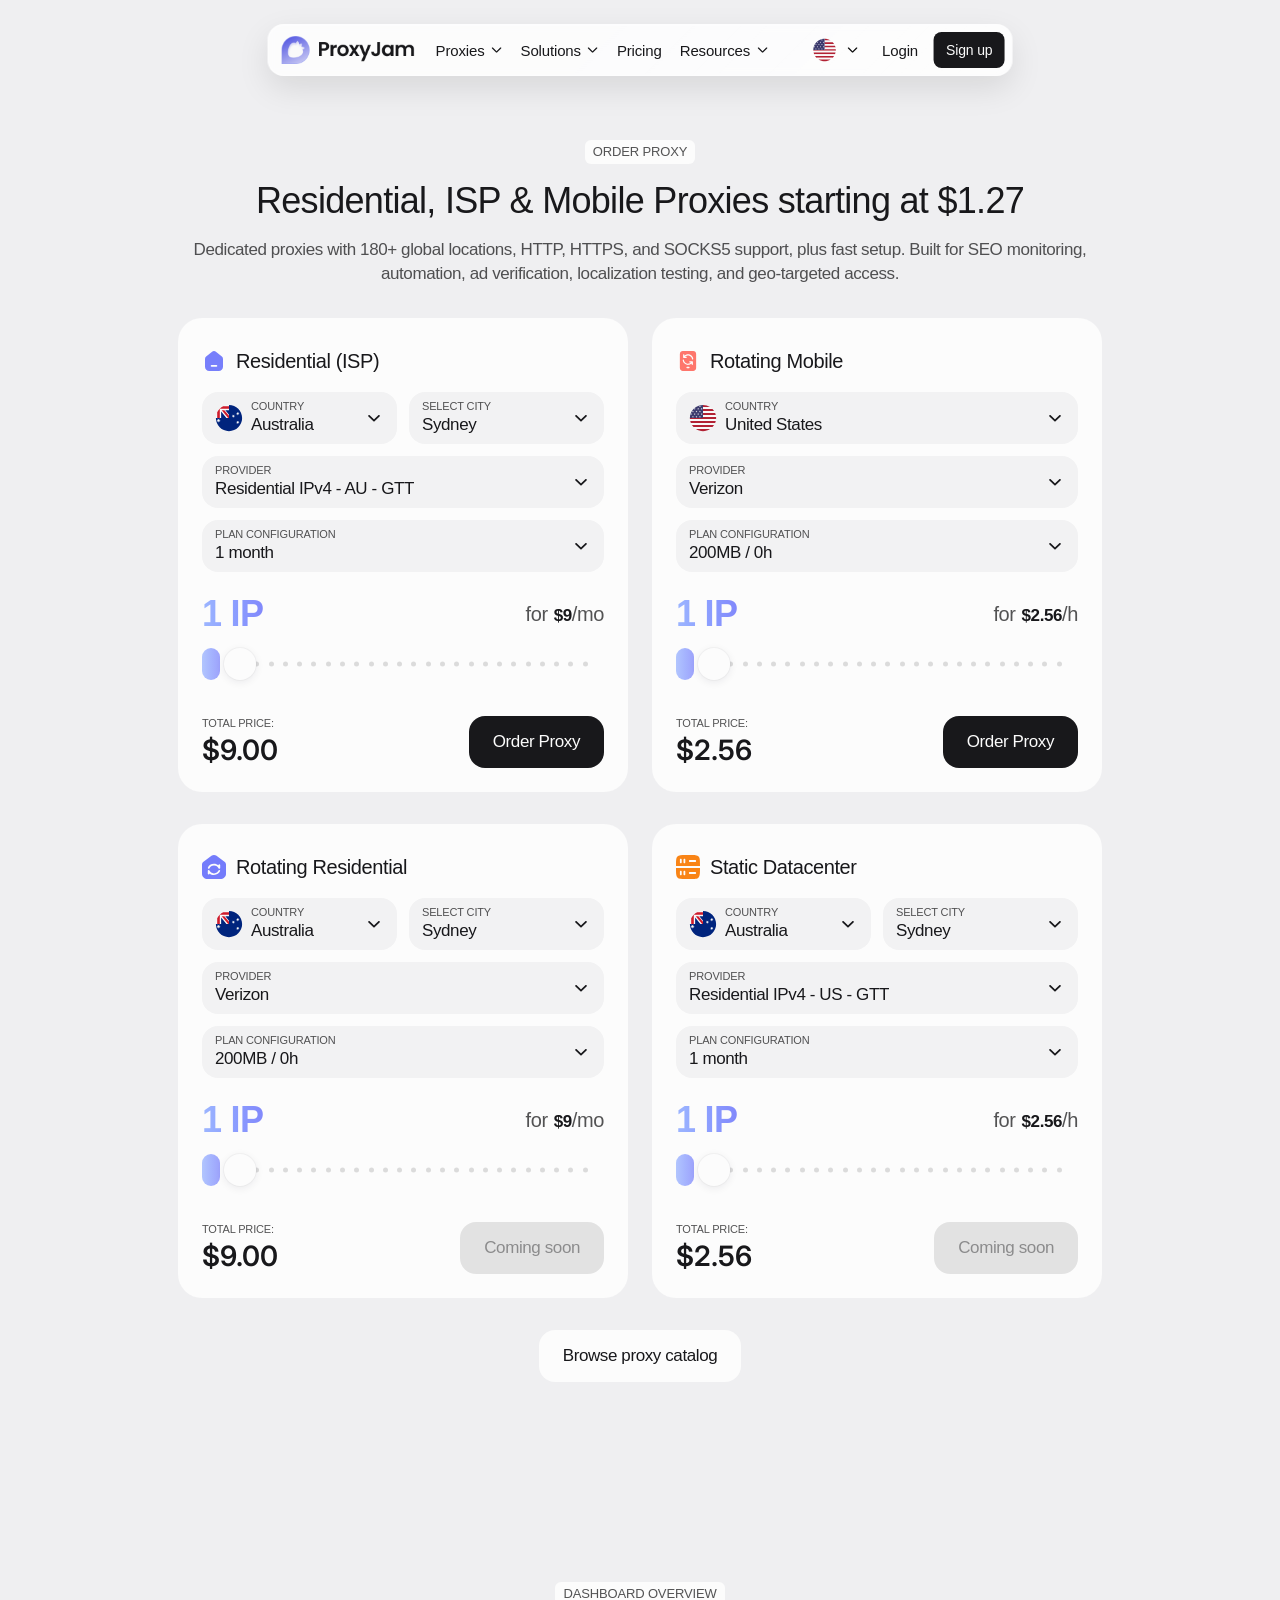
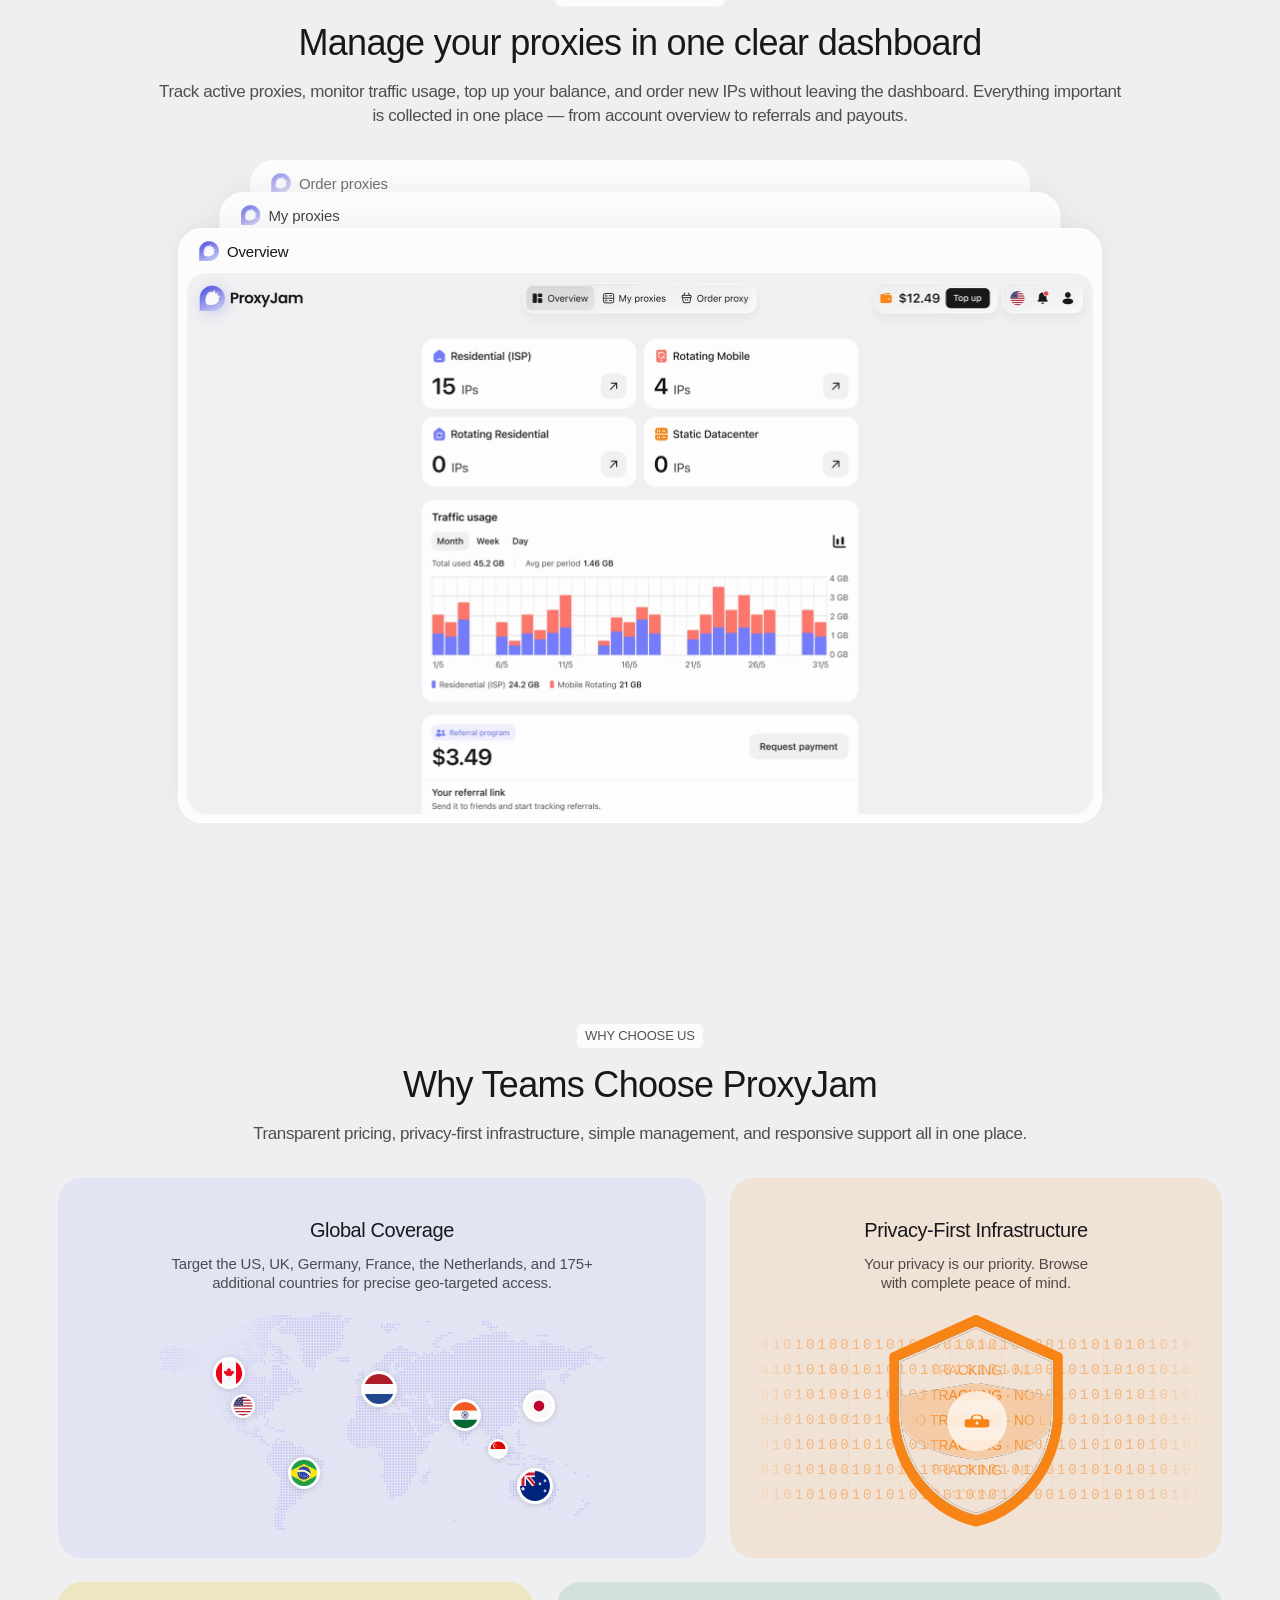
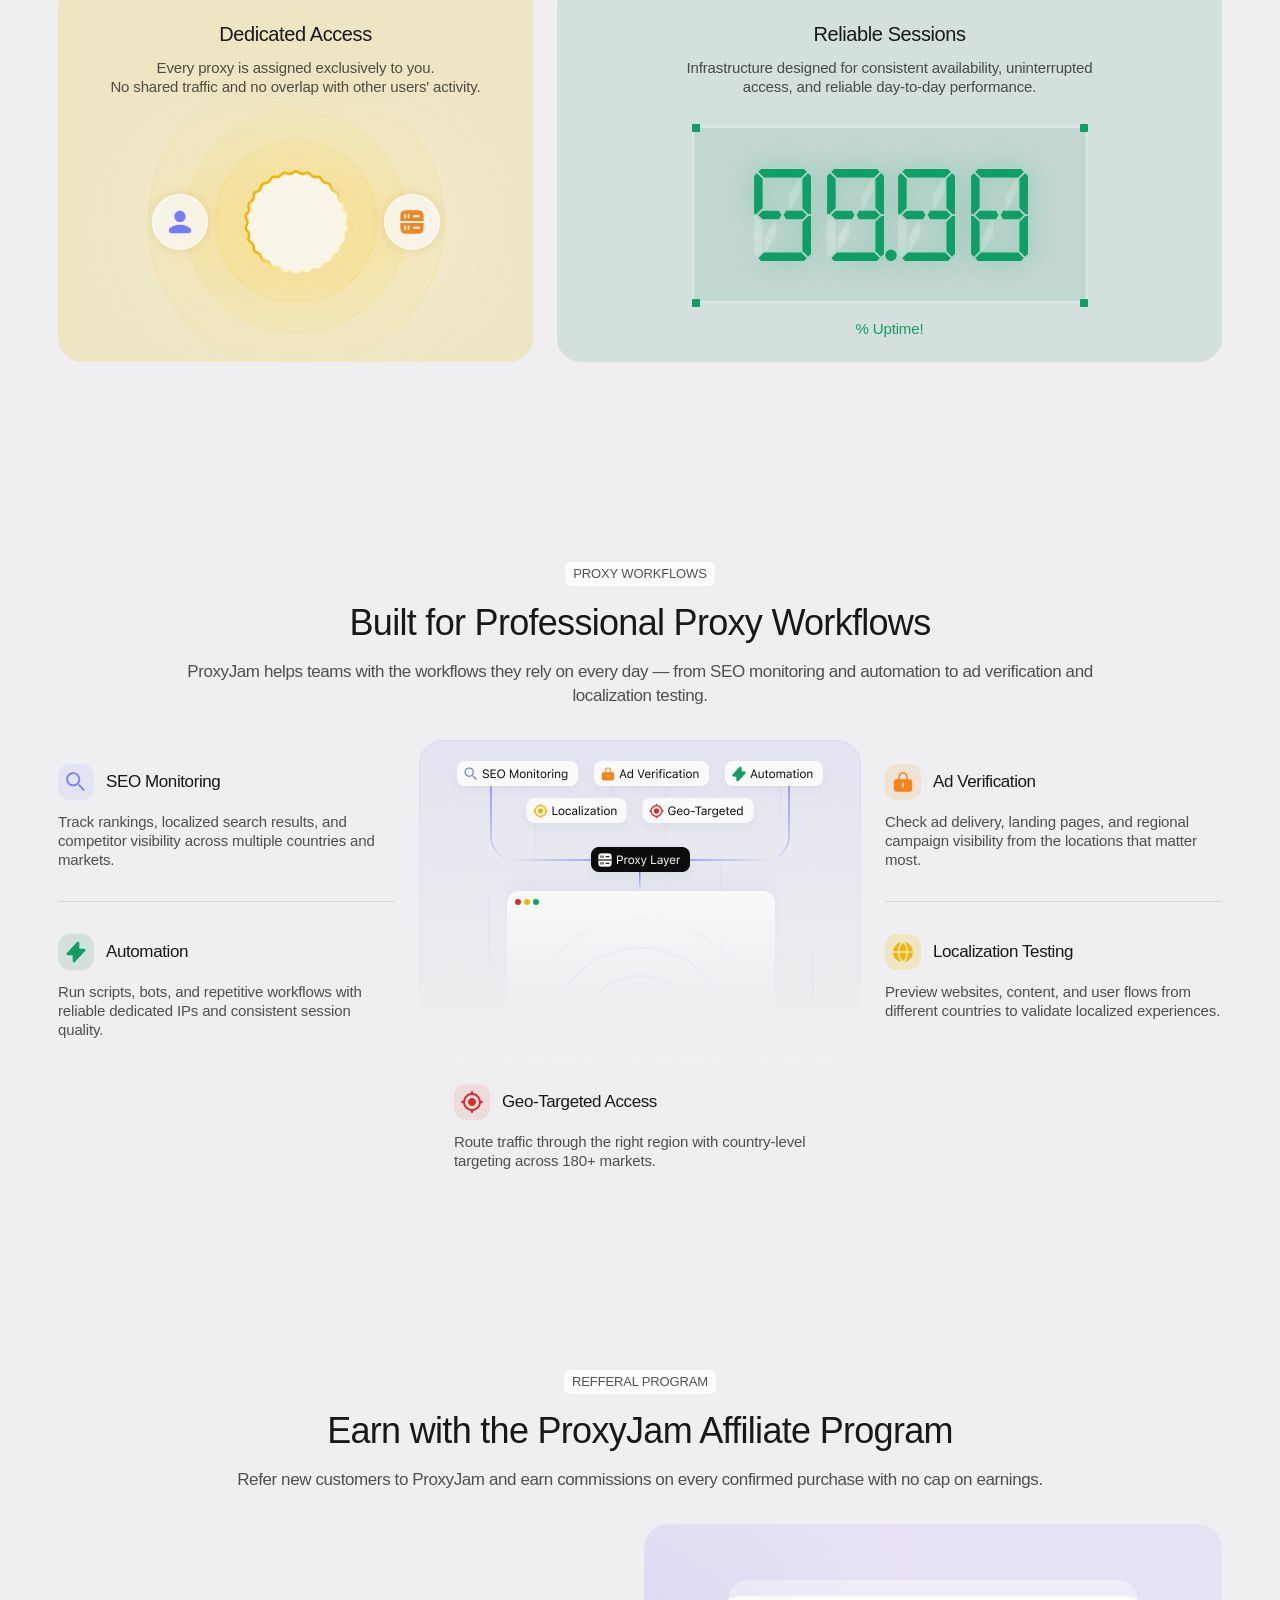
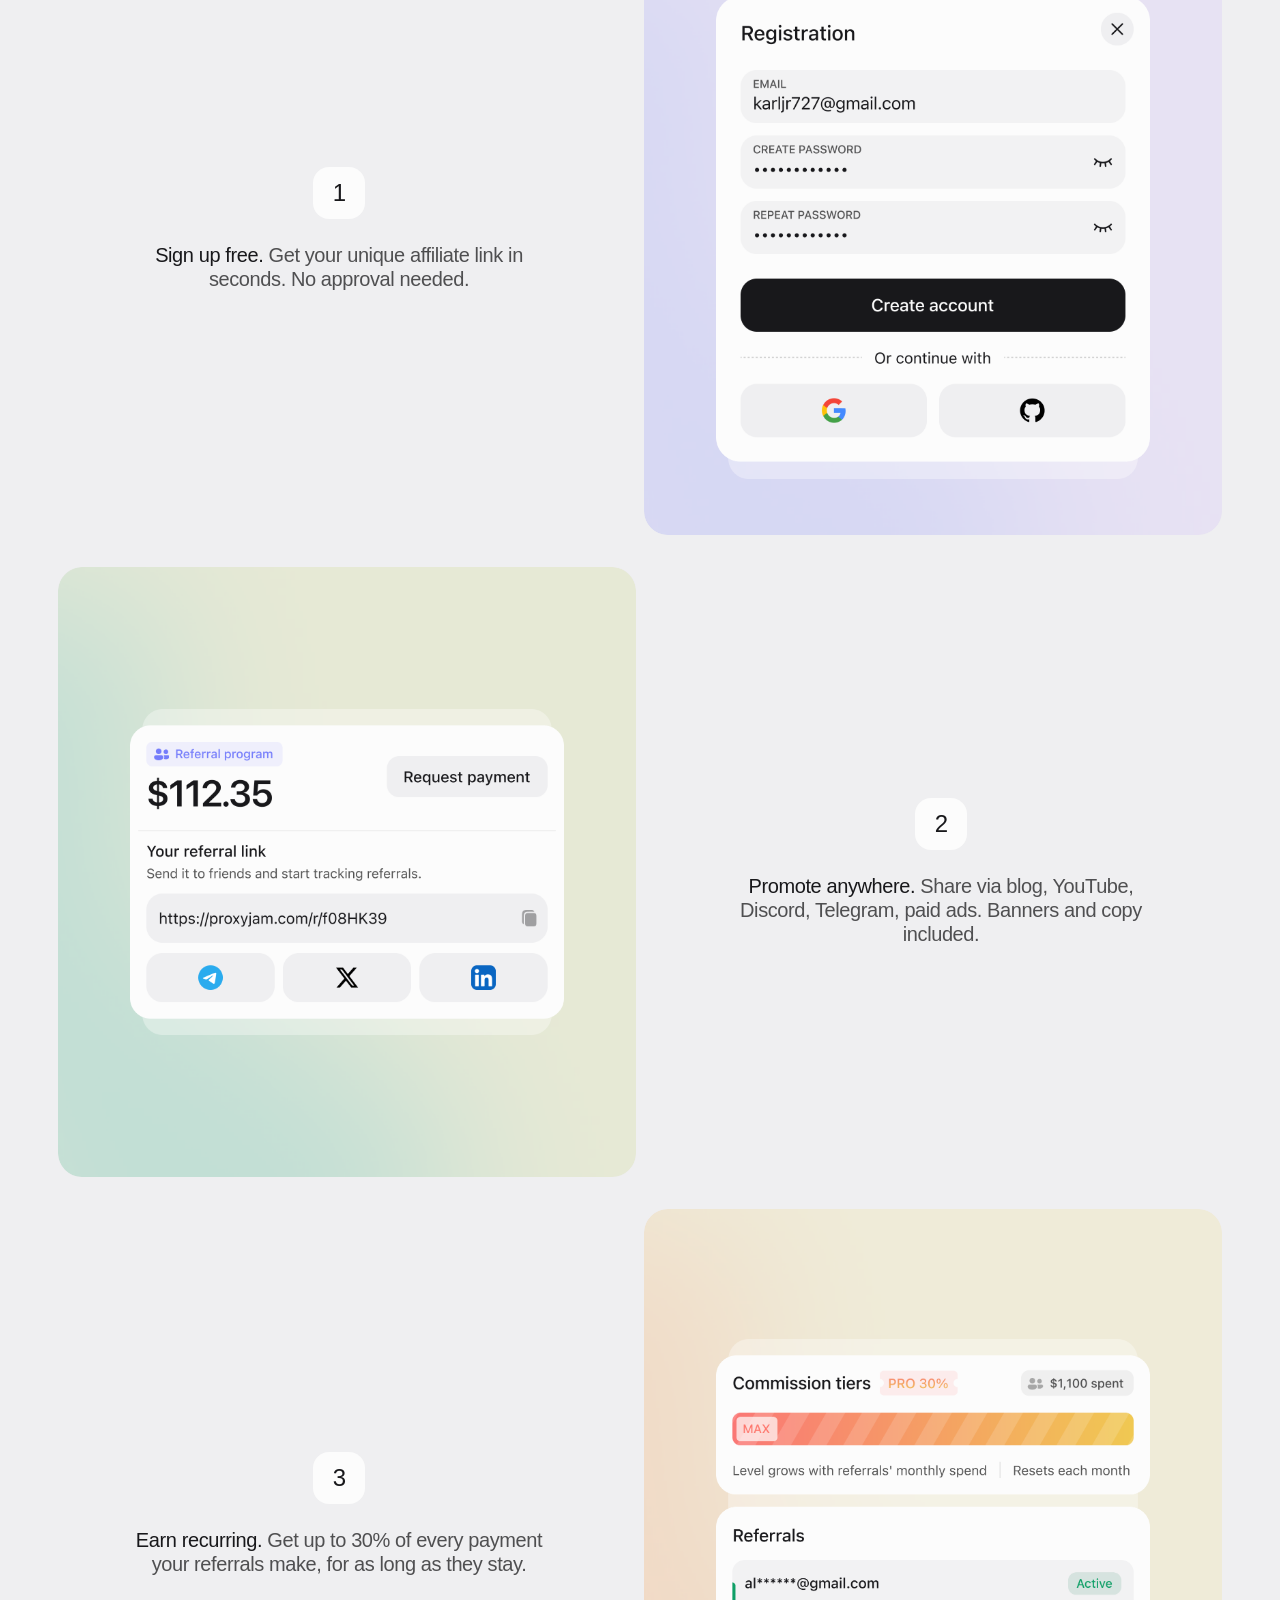
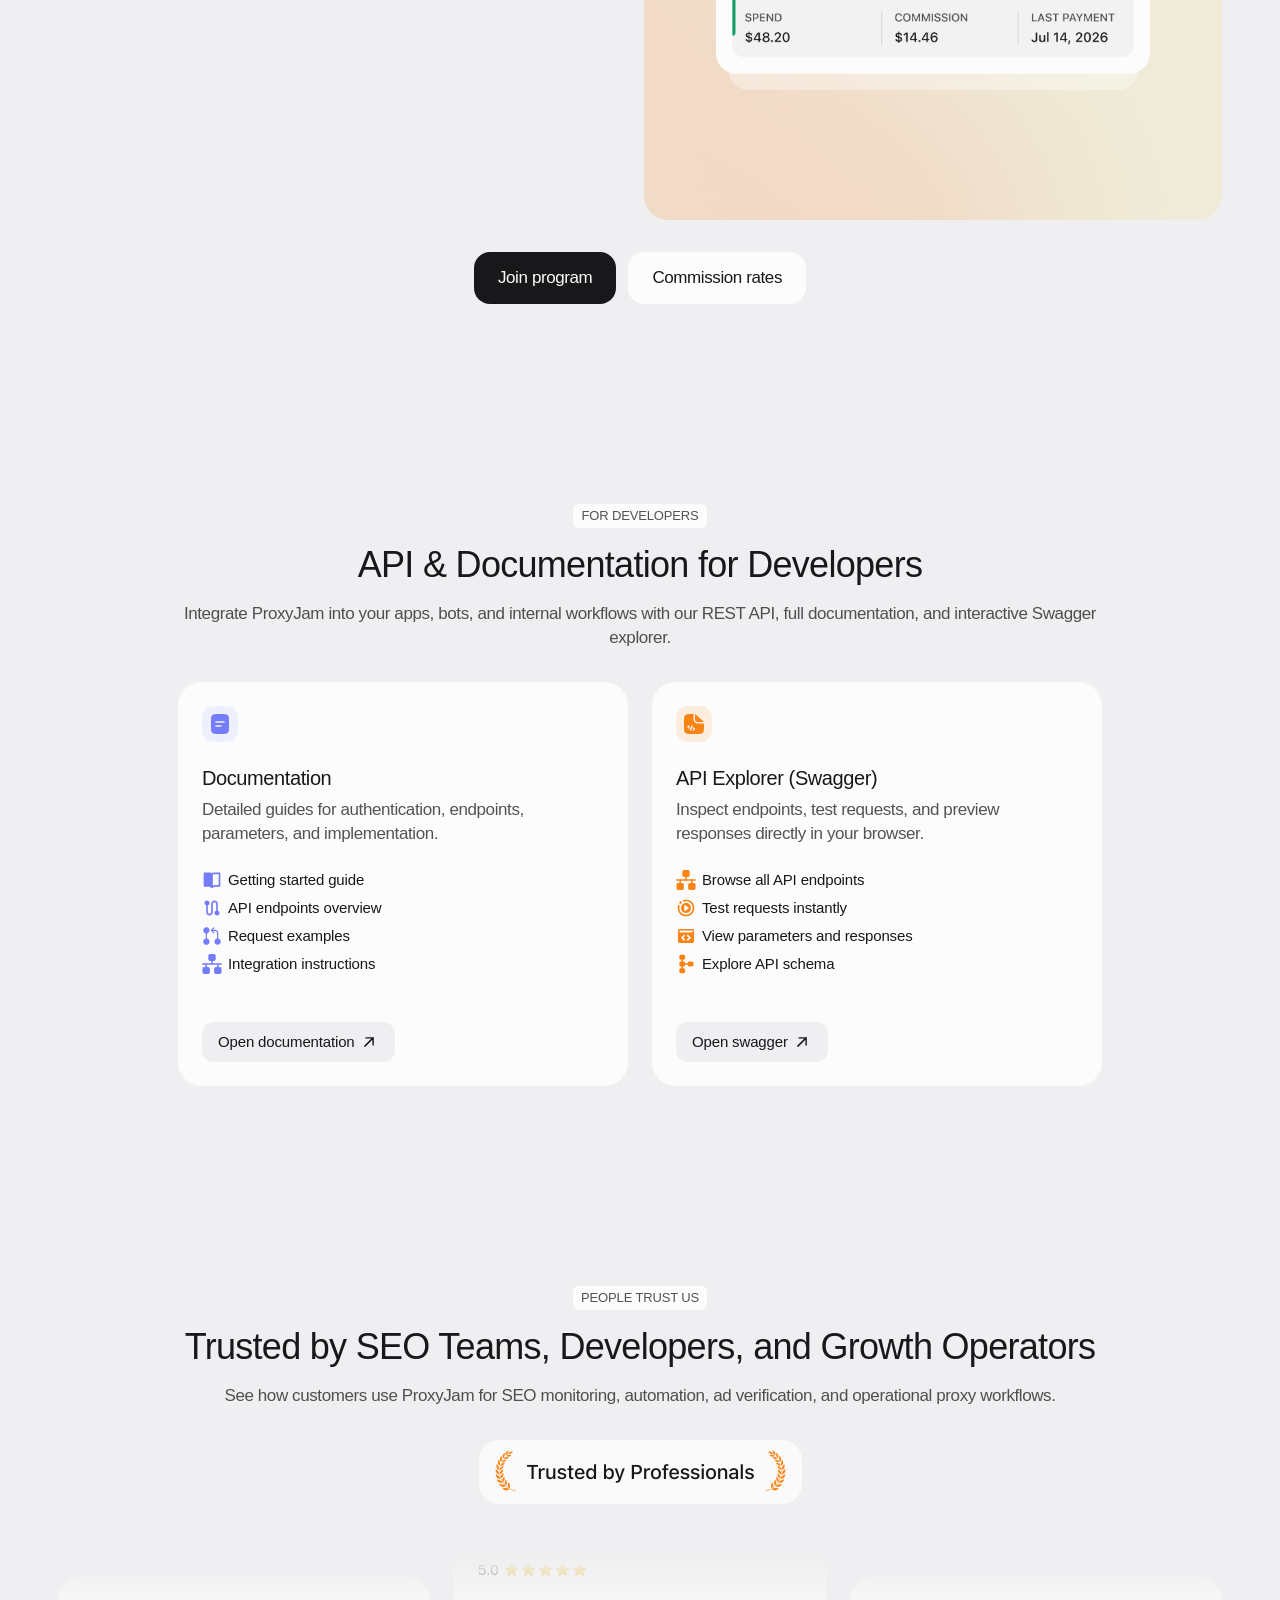
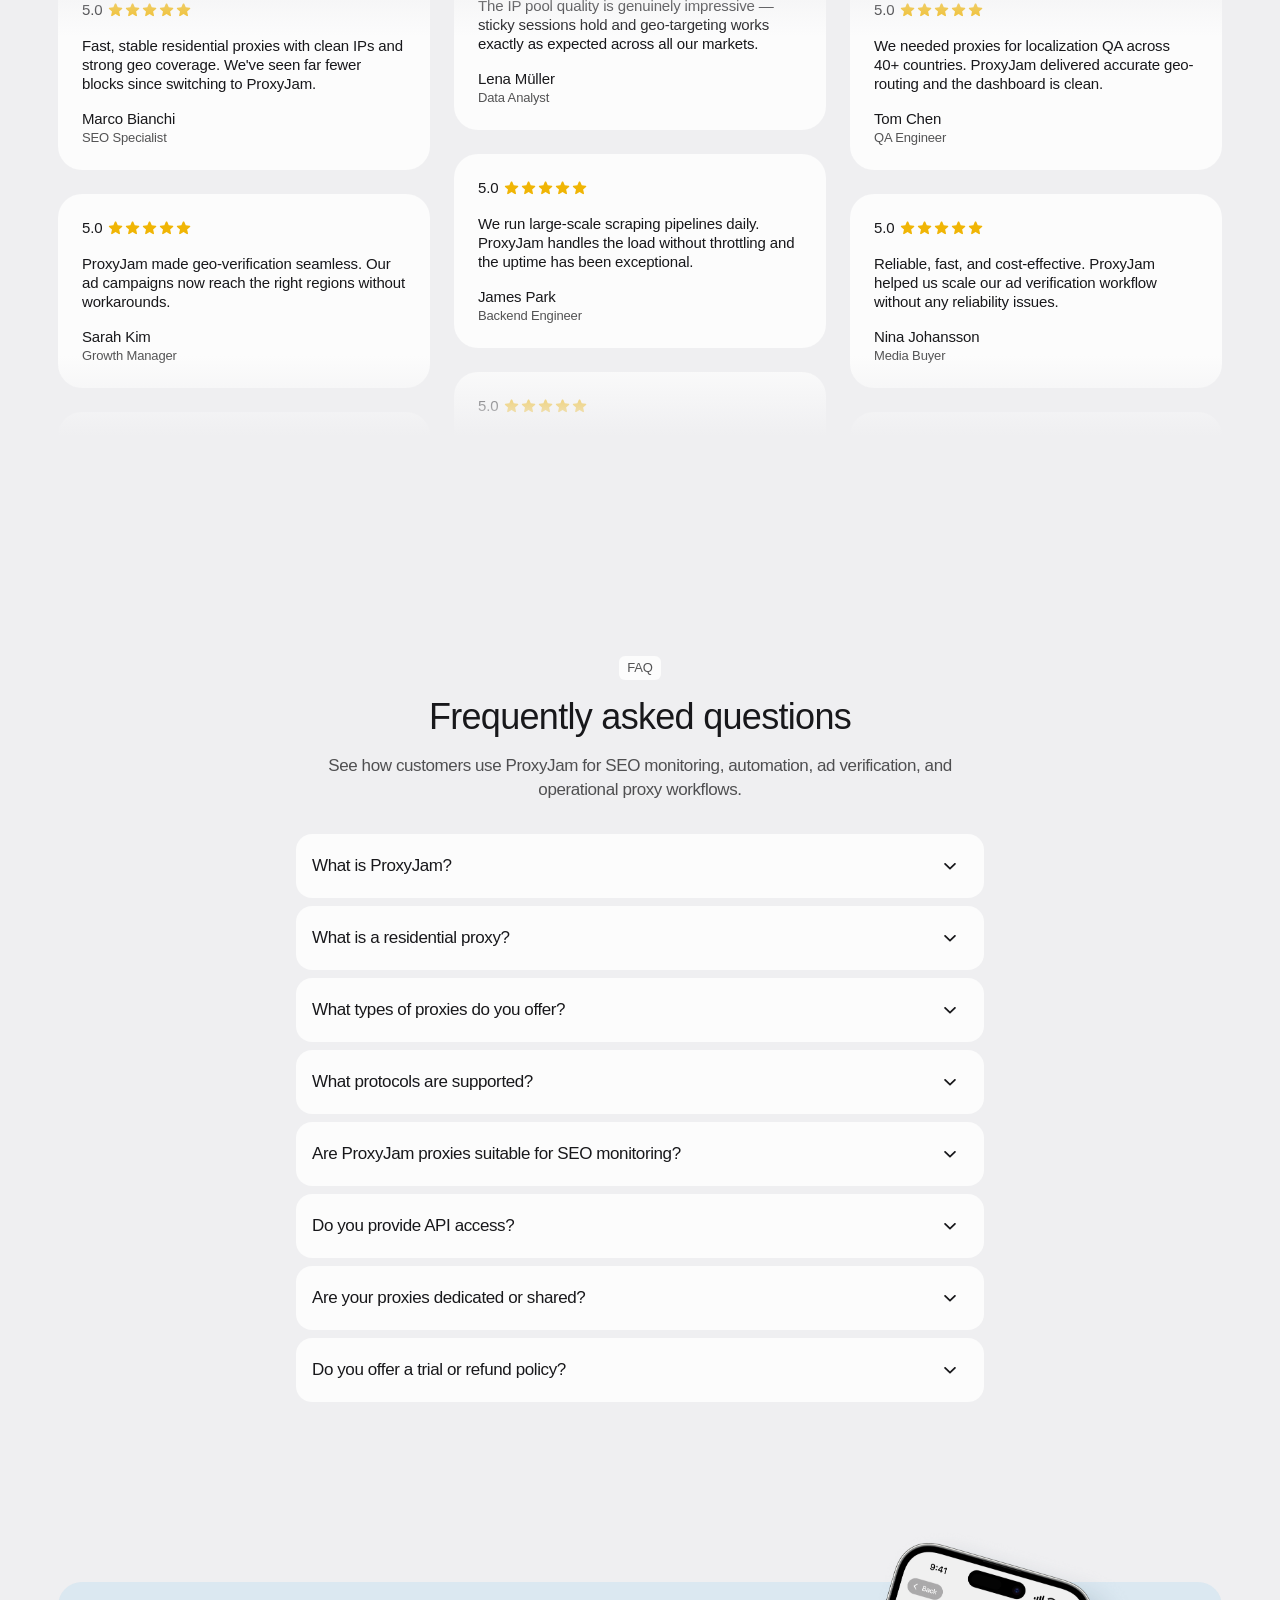
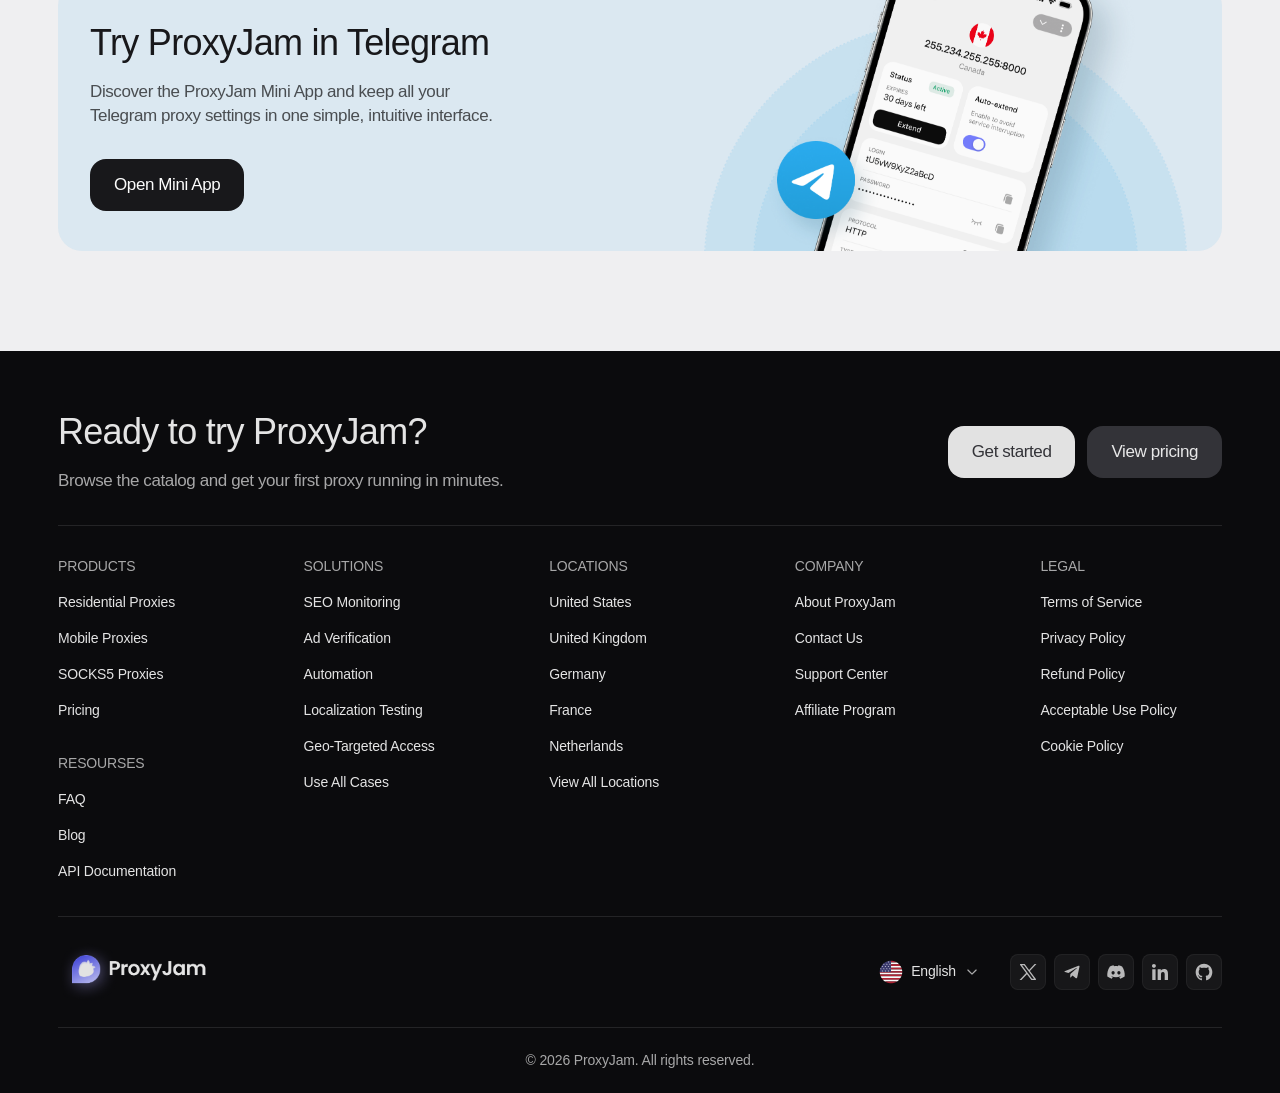
==== commit 5f7da75f: "ipdate screenshots" ====
--- a/index.html
+++ b/index.html
@@ -553,7 +553,7 @@
         </button>
         <picture>
           <source srcset="assets/dash-order.webp" type="image/webp">
-          <img class="dash-win-shot" src="assets/dash-order.png" width="1816" height="1085" loading="lazy" decoding="async"
+          <img class="dash-win-shot" src="assets/dash-order.png" width="1816" height="1084" loading="lazy" decoding="async"
                alt="Order proxies screen: proxy type, location and plan pickers with a payment summary">
         </picture>
       </div>
@@ -565,7 +565,7 @@
         </button>
         <picture>
           <source srcset="assets/dash-proxies.webp" type="image/webp">
-          <img class="dash-win-shot" src="assets/dash-proxies.png" width="1816" height="1085" loading="lazy" decoding="async"
+          <img class="dash-win-shot" src="assets/dash-proxies.png" width="1816" height="1084" loading="lazy" decoding="async"
                alt="My proxies screen: a table of active proxies with country, credentials, protocol and expiry">
         </picture>
       </div>
@@ -577,7 +577,7 @@
         </button>
         <picture>
           <source srcset="assets/dash-overview.webp" type="image/webp">
-          <img class="dash-win-shot dash-win-shot--wide" src="assets/dash-overview.png" width="1816" height="1084" loading="lazy" decoding="async"
+          <img class="dash-win-shot" src="assets/dash-overview.png" width="1816" height="1084" loading="lazy" decoding="async"
                alt="Overview screen: proxy counts, a traffic usage chart and referral earnings">
         </picture>
       </div>
--- a/css/index.css
+++ b/css/index.css
@@ -1278,12 +1278,11 @@
 .dash-win-shot {
   width: 100%;
   height: auto;
-  aspect-ratio: 2706 / 1617;
+  aspect-ratio: 4096 / 2446;
   object-fit: cover;
   border-radius: var(--radius-500);
   display: block;
 }
-.dash-win-shot--wide { aspect-ratio: 1144 / 685; }
 
 /* Tab row — replaces the stack on mobile, drives the same windows */
 .dash-tabs {
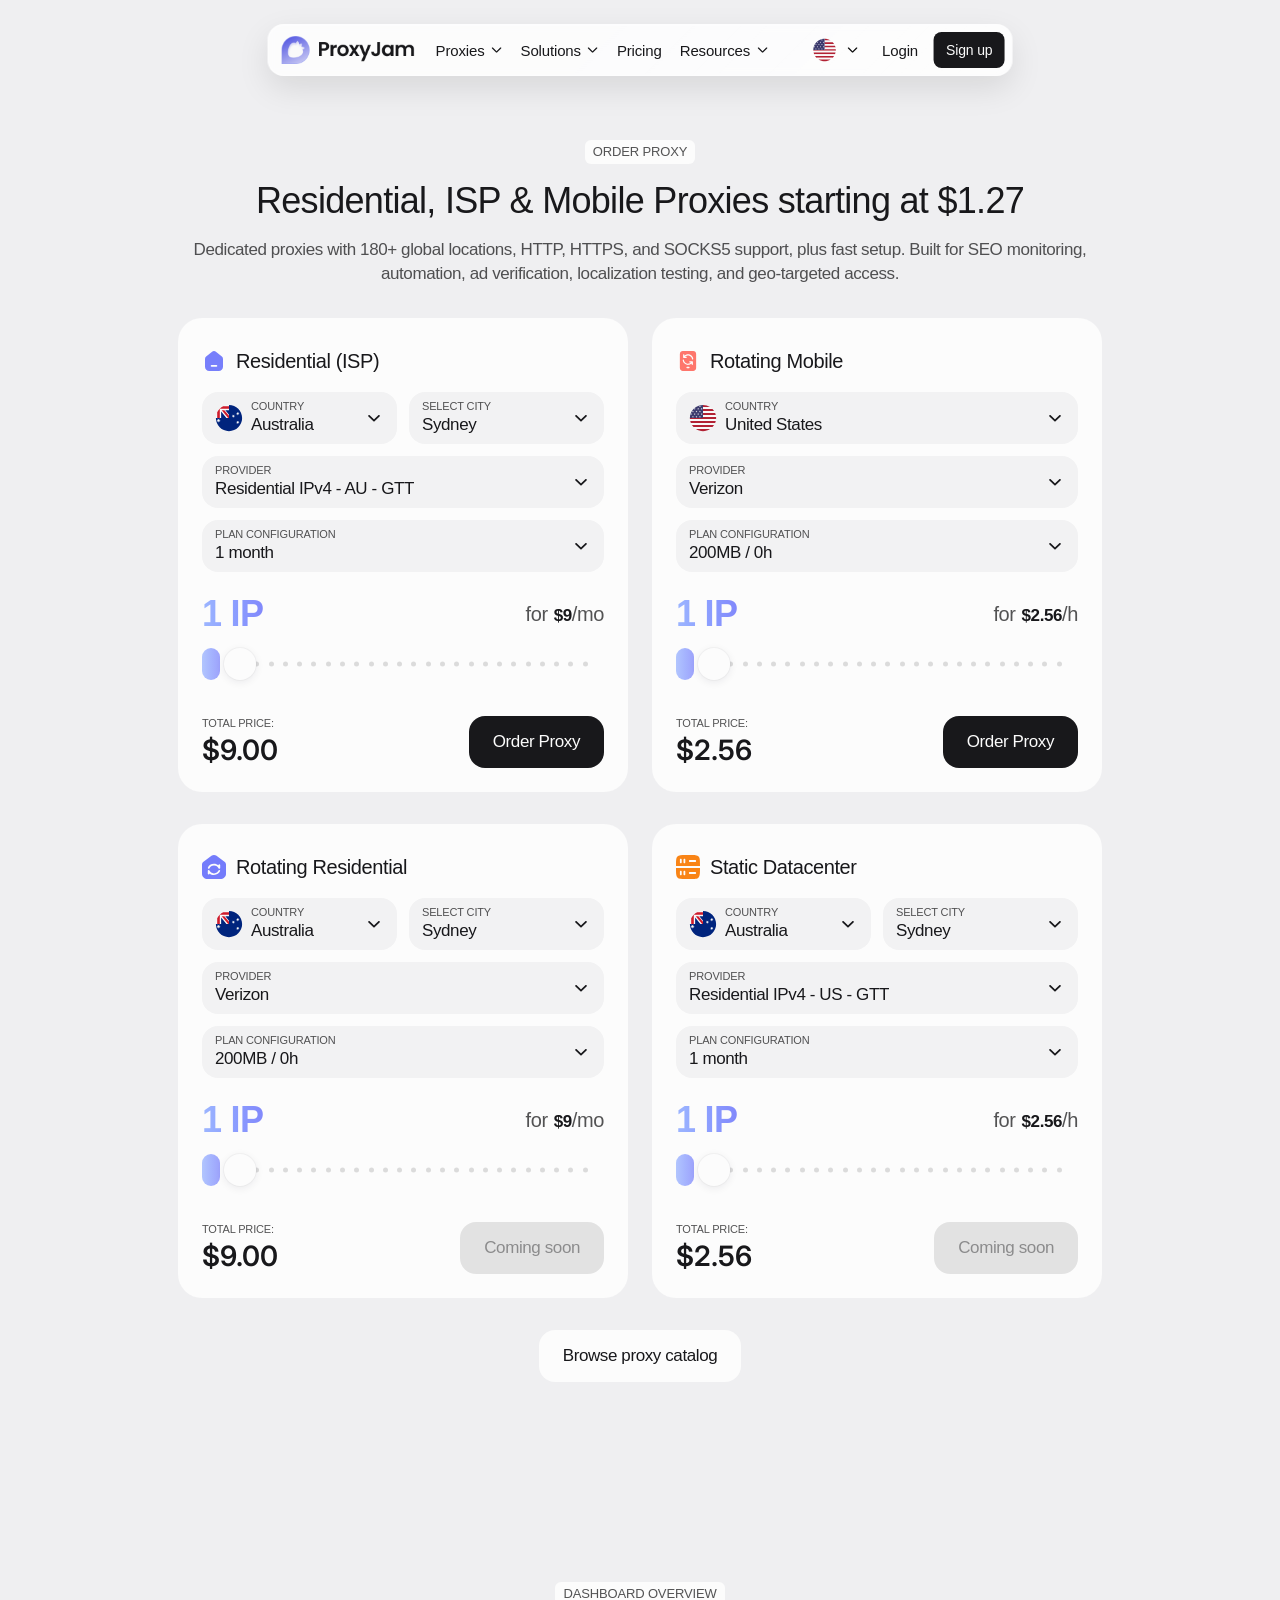
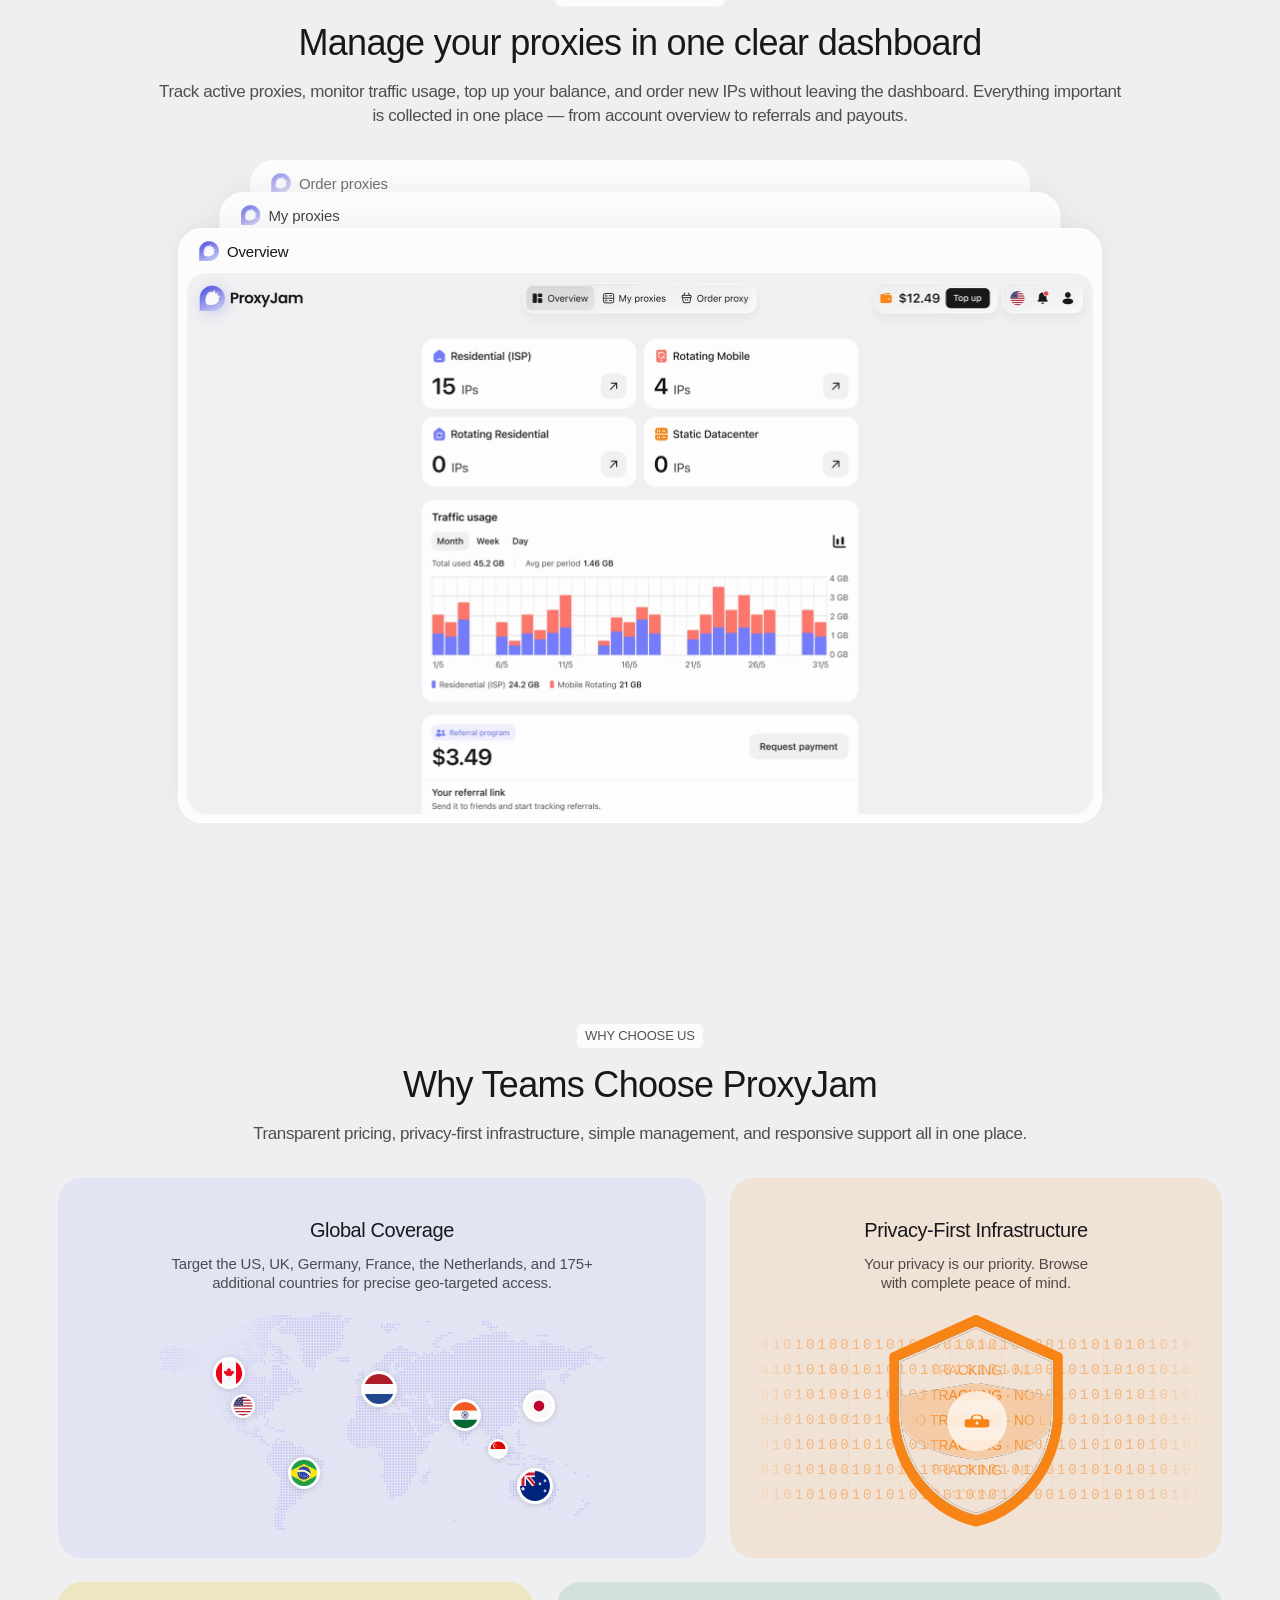
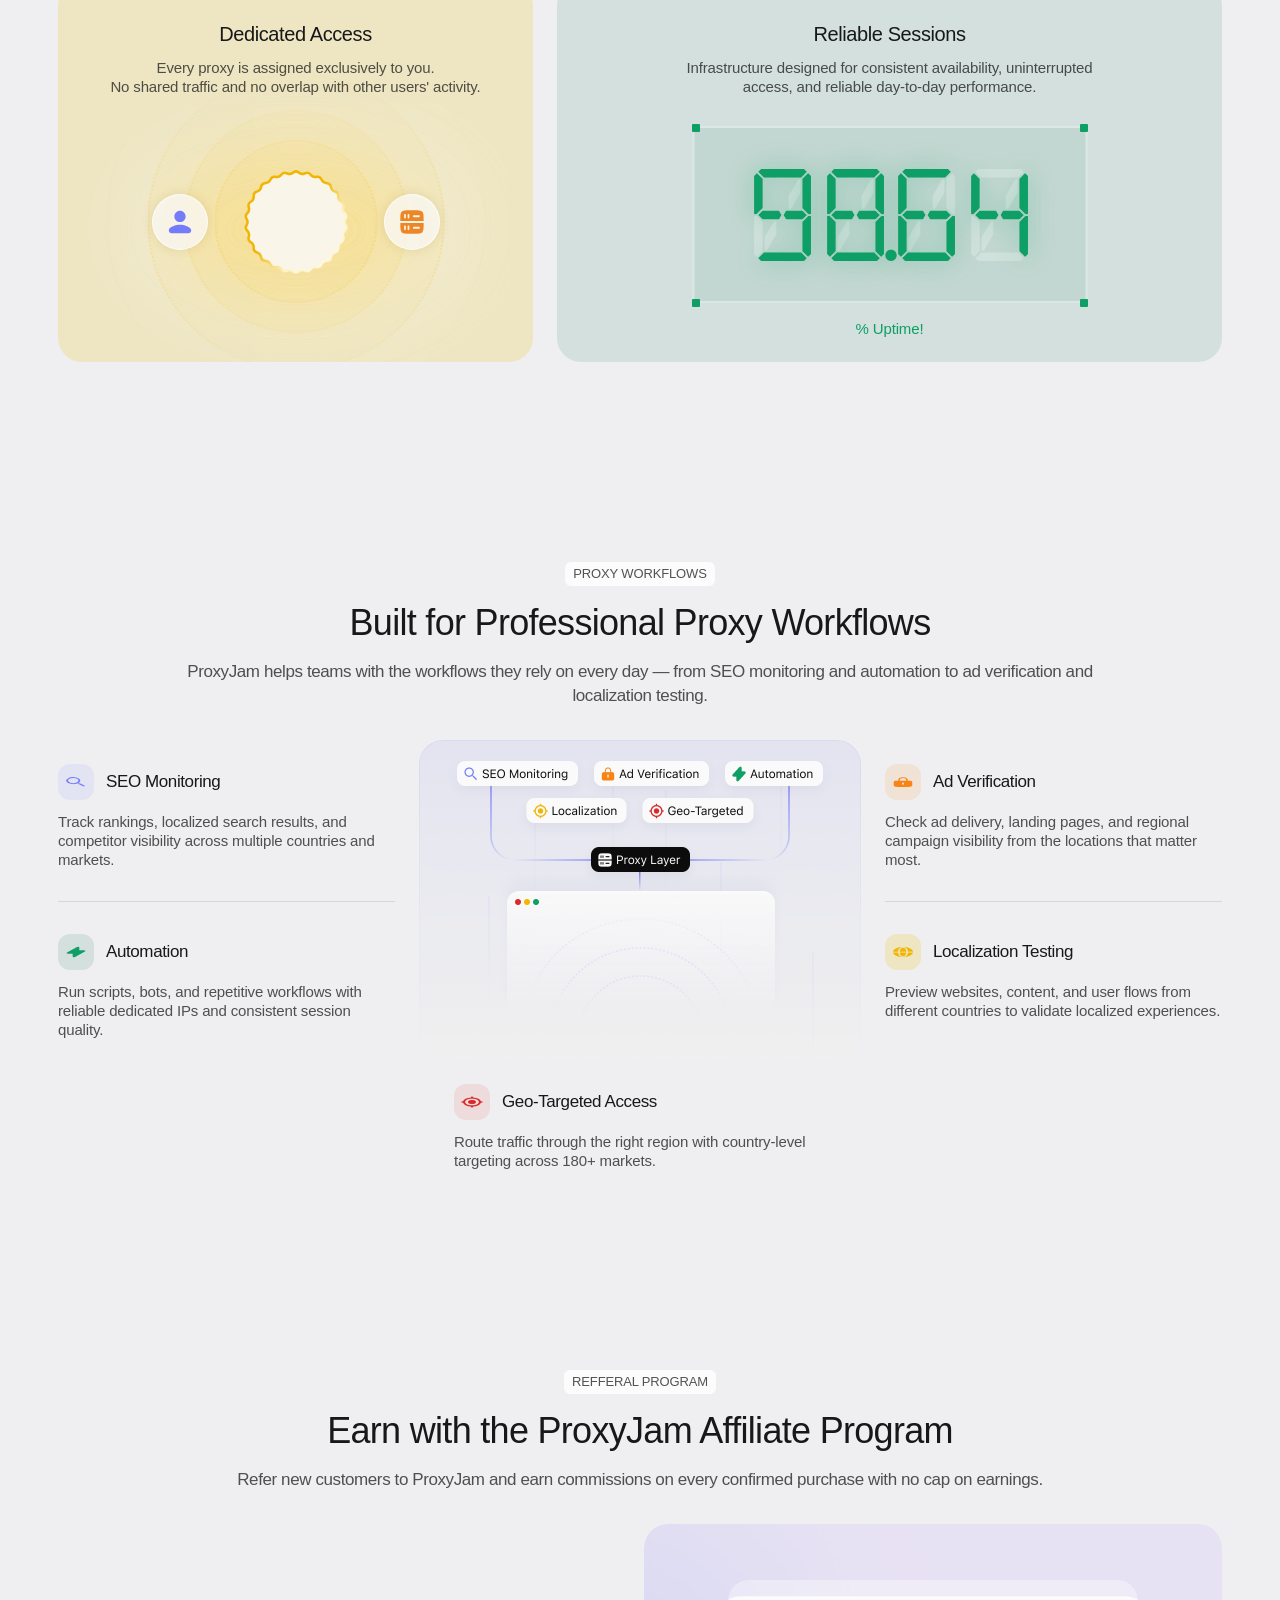
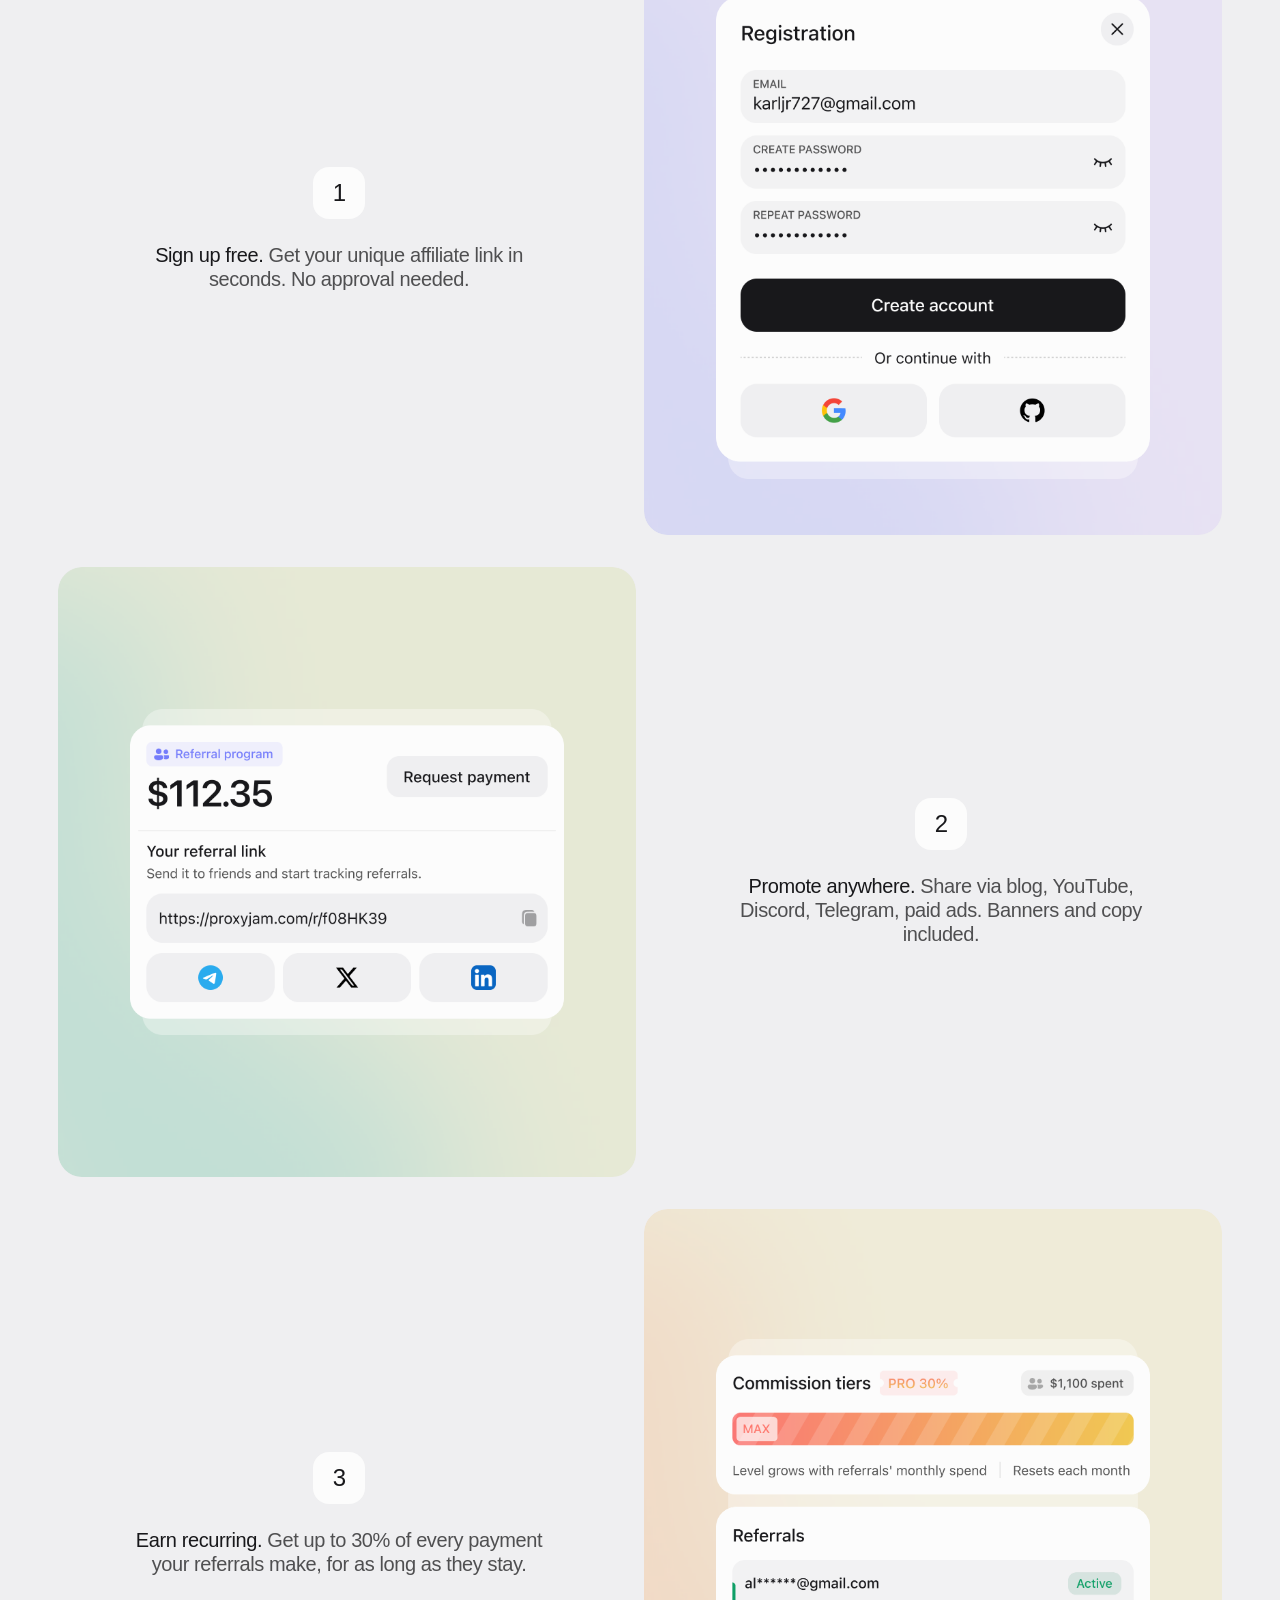
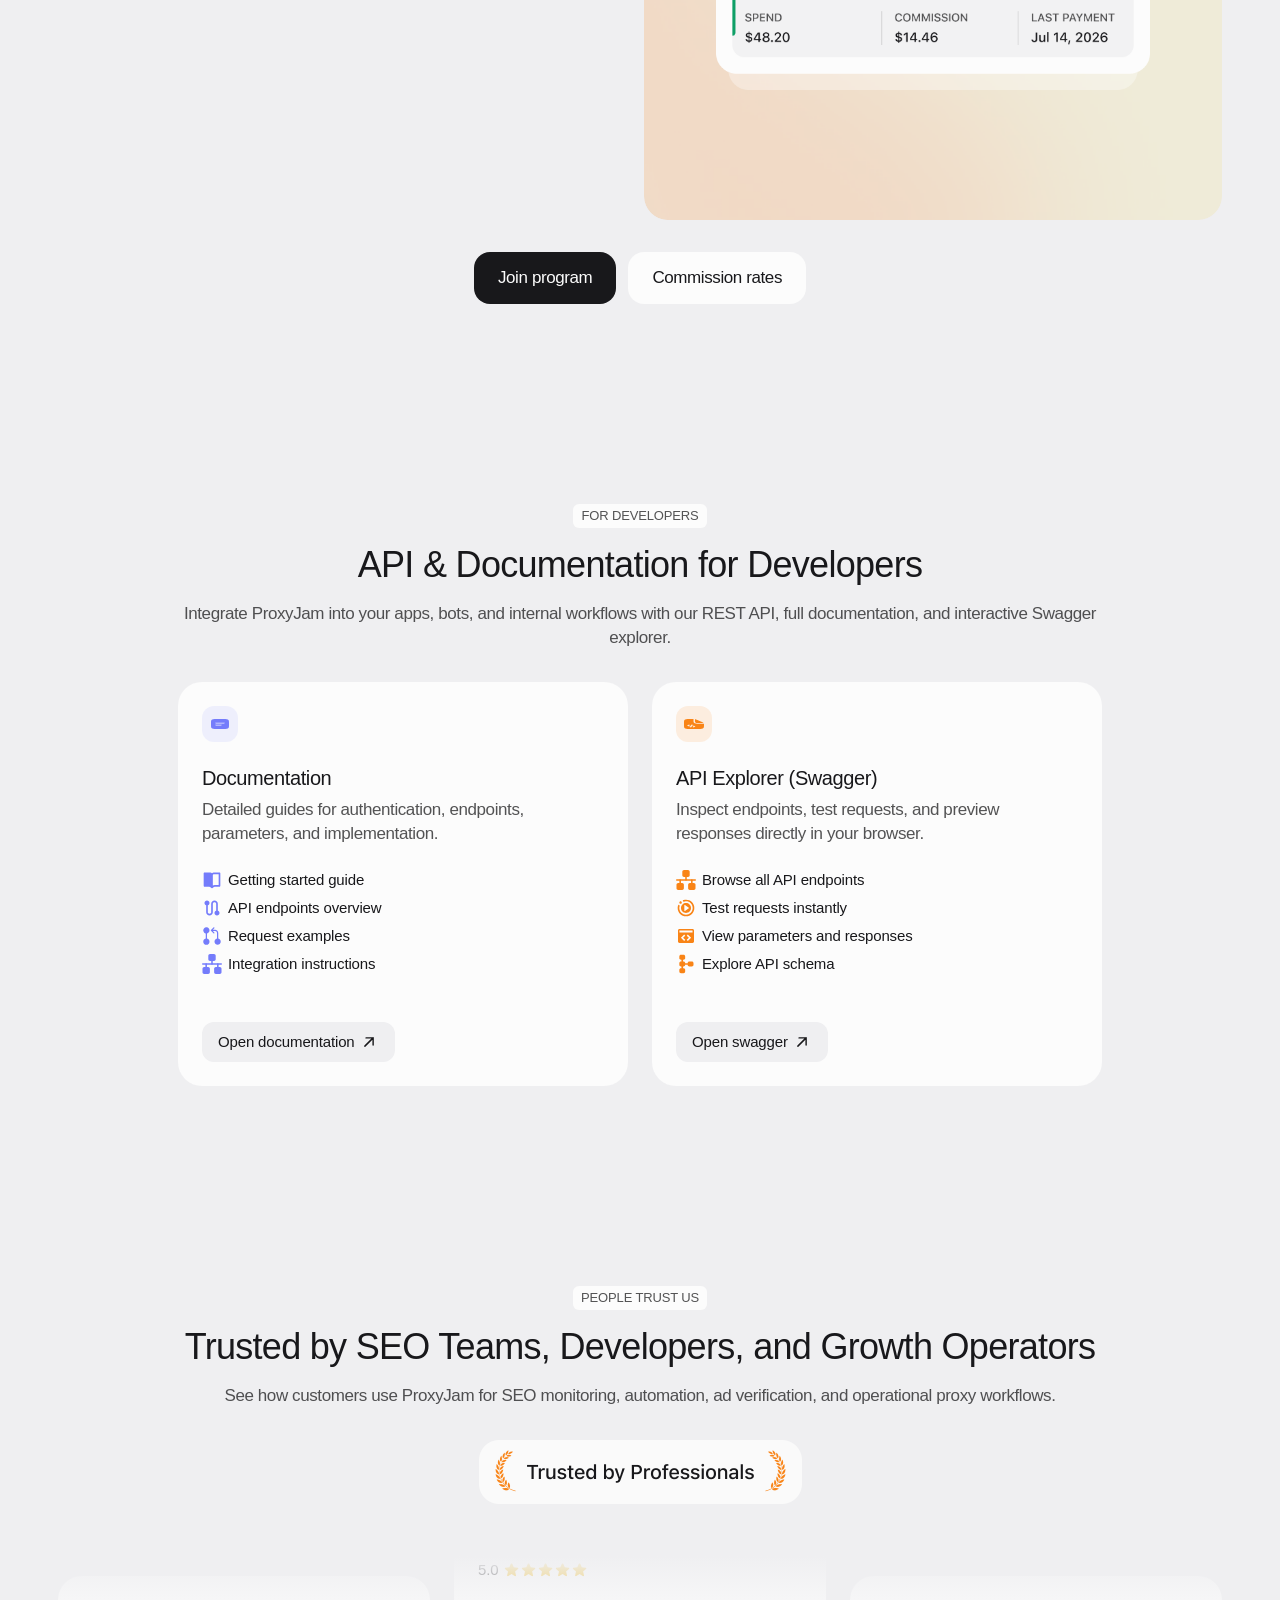
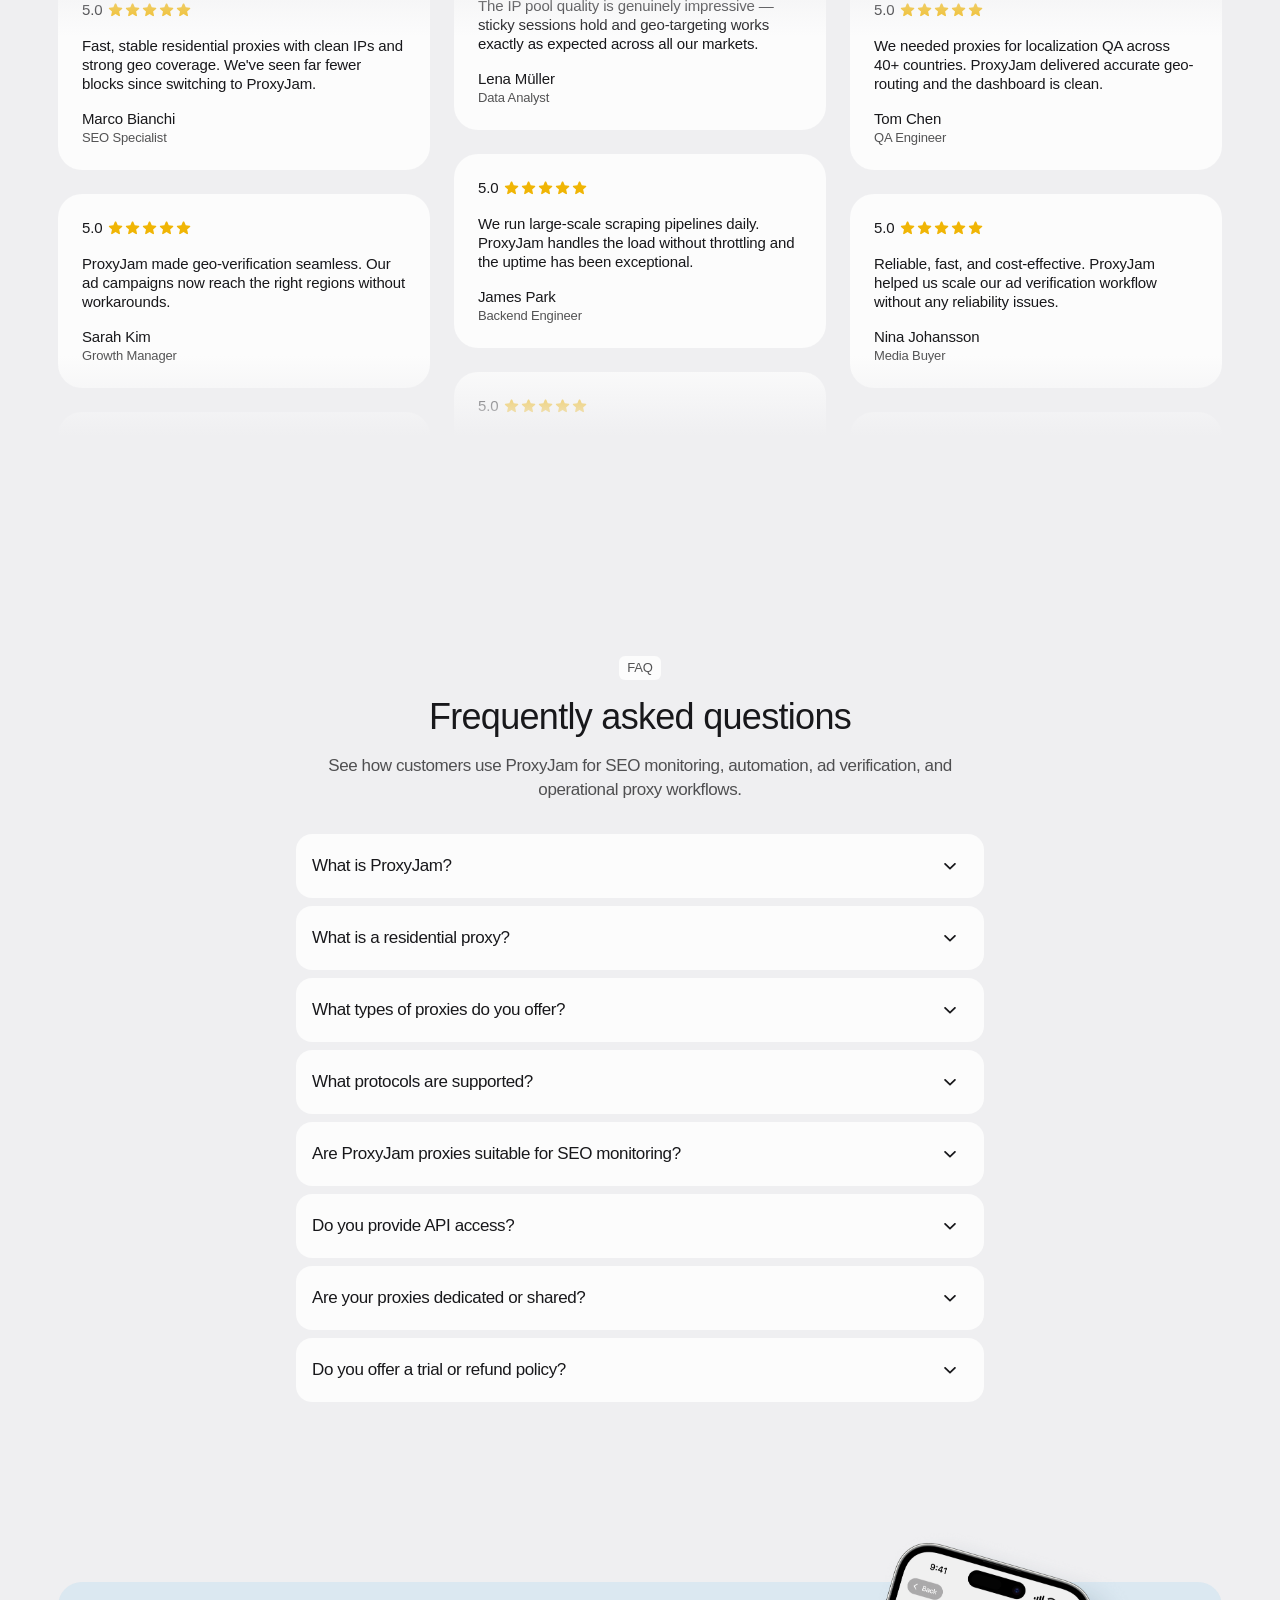
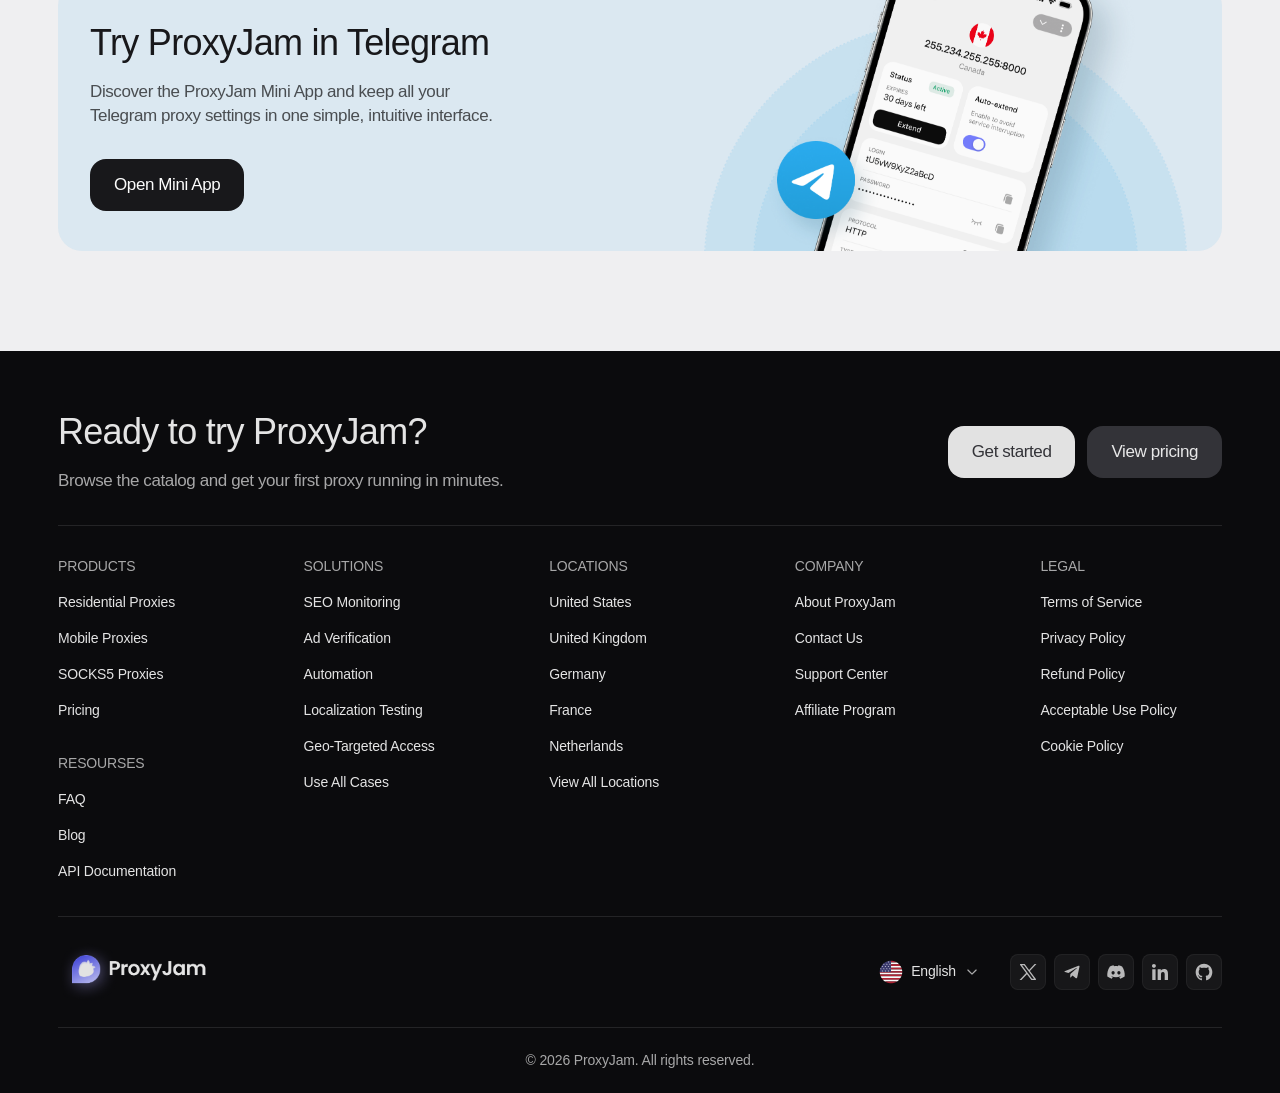
==== commit 4dee3508: "add COMPARISON table" ====
--- a/index.html
+++ b/index.html
@@ -1012,7 +1012,7 @@
 
       <div class="pw-item">
         <div class="pw-item-head">
-          <div class="pw-icon pw-icon--brand">
+          <div class="icon-tile icon-tile--brand">
             <img src="assets/icon-seo.svg" alt="">
           </div>
           <span class="pw-item-title">SEO Monitoring</span>
@@ -1024,7 +1024,7 @@
 
       <div class="pw-item">
         <div class="pw-item-head">
-          <div class="pw-icon pw-icon--success">
+          <div class="icon-tile icon-tile--success">
             <img src="assets/icon-automation.svg" alt="">
           </div>
           <span class="pw-item-title">Automation</span>
@@ -1044,7 +1044,7 @@
 
       <div class="pw-item">
         <div class="pw-item-head">
-          <div class="pw-icon pw-icon--warning">
+          <div class="icon-tile icon-tile--warning">
             <img src="assets/icon-ad-verification.svg" alt="">
           </div>
           <span class="pw-item-title">Ad Verification</span>
@@ -1056,7 +1056,7 @@
 
       <div class="pw-item">
         <div class="pw-item-head">
-          <div class="pw-icon pw-icon--attention">
+          <div class="icon-tile icon-tile--attention">
             <img src="assets/icon-localization.svg" alt="">
           </div>
           <span class="pw-item-title">Localization Testing</span>
@@ -1072,7 +1072,7 @@
   <div class="pw-bottom">
     <div class="pw-item">
       <div class="pw-item-head">
-        <div class="pw-icon pw-icon--error">
+        <div class="icon-tile icon-tile--error">
           <img src="assets/icon-geo-targeting.svg" alt="">
         </div>
         <span class="pw-item-title">Geo-Targeted Access</span>
@@ -1094,7 +1094,7 @@
 
     <div class="pw-item">
       <div class="pw-item-head">
-        <div class="pw-icon pw-icon--brand"><img src="assets/icon-seo.svg" alt=""></div>
+        <div class="icon-tile icon-tile--brand"><img src="assets/icon-seo.svg" alt=""></div>
         <span class="pw-item-title">SEO Monitoring</span>
       </div>
       <p class="pw-item-body">Track rankings, localized search results, and competitor visibility across multiple countries and markets.</p>
@@ -1104,7 +1104,7 @@
 
     <div class="pw-item">
       <div class="pw-item-head">
-        <div class="pw-icon pw-icon--success"><img src="assets/icon-automation.svg" alt=""></div>
+        <div class="icon-tile icon-tile--success"><img src="assets/icon-automation.svg" alt=""></div>
         <span class="pw-item-title">Automation</span>
       </div>
       <p class="pw-item-body">Run scripts, bots, and repetitive workflows with reliable dedicated IPs and consistent session quality.</p>
@@ -1114,7 +1114,7 @@
 
     <div class="pw-item">
       <div class="pw-item-head">
-        <div class="pw-icon pw-icon--warning"><img src="assets/icon-ad-verification.svg" alt=""></div>
+        <div class="icon-tile icon-tile--warning"><img src="assets/icon-ad-verification.svg" alt=""></div>
         <span class="pw-item-title">Ad Verification</span>
       </div>
       <p class="pw-item-body">Check ad delivery, landing pages, and regional campaign visibility from the locations that matter most.</p>
@@ -1124,7 +1124,7 @@
 
     <div class="pw-item">
       <div class="pw-item-head">
-        <div class="pw-icon pw-icon--attention"><img src="assets/icon-localization.svg" alt=""></div>
+        <div class="icon-tile icon-tile--attention"><img src="assets/icon-localization.svg" alt=""></div>
         <span class="pw-item-title">Localization Testing</span>
       </div>
       <p class="pw-item-body">Preview websites, content, and user flows from different countries to validate localized experiences.</p>
@@ -1134,7 +1134,7 @@
 
     <div class="pw-item">
       <div class="pw-item-head">
-        <div class="pw-icon pw-icon--error"><img src="assets/icon-geo-targeting.svg" alt=""></div>
+        <div class="icon-tile icon-tile--error"><img src="assets/icon-geo-targeting.svg" alt=""></div>
         <span class="pw-item-title">Geo-Targeted Access</span>
       </div>
       <p class="pw-item-body">Route traffic through the right region with country-level targeting across 180+ markets.</p>
@@ -1216,7 +1216,7 @@
 
     <div class="fd-card">
       <div class="fd-card-body">
-        <div class="fd-icon fd-icon--brand"><img src="assets/dev-icon-docs.svg" alt=""></div>
+        <div class="icon-tile icon-tile--brand"><img src="assets/dev-icon-docs.svg" alt=""></div>
         <div class="fd-card-text">
           <span class="fd-card-title">Documentation</span>
           <p class="fd-card-desc">Detailed guides for authentication, endpoints, parameters, and implementation.</p>
@@ -1233,7 +1233,7 @@
 
     <div class="fd-card">
       <div class="fd-card-body">
-        <div class="fd-icon fd-icon--warning"><img src="assets/dev-icon-swagger.svg" alt=""></div>
+        <div class="icon-tile icon-tile--warning"><img src="assets/dev-icon-swagger.svg" alt=""></div>
         <div class="fd-card-text">
           <span class="fd-card-title">API Explorer (Swagger)</span>
           <p class="fd-card-desc">Inspect endpoints, test requests, and preview responses directly in your browser.</p>
--- a/css/common.css
+++ b/css/common.css
@@ -66,6 +66,8 @@
   --bg-app:            #EFEFF1;
   --bg-surface-1:      #FCFCFC;
   --bg-surface-2:      #EFEFF1;
+  --bg-overlay-subtle: rgba(0,0,0,0.05);  /* selected tab, subtle tint on any surface */
+  --bg-scroll:         var(--color-neutral-85);  /* scrollbar thumb */
   --bg-subtle:         #F2F2F3;
   --bg-subtle-hover:   #EFEFF1;
   --bg-overlay:        rgba(34,34,38,0.47);
@@ -79,6 +81,8 @@
   --btn-disabled-bg:       rgba(0,0,0,0.10);
   --btn-disabled-color:    rgba(11,11,13,0.40);
 
+  --bg-inverse:        #18181B;  /* dark surface on a light page (tooltips, pills) */
+
   --text-primary:      #18181B;
   --text-secondary:    rgba(11,11,13,0.70);
   --text-disabled:     rgba(11,11,13,0.40);
@@ -188,10 +192,13 @@
   --space-150:  6px;
   --space-200:  8px;
   --space-300: 12px;
+  --space-350: 14px;
   --space-400: 16px;
   --space-500: 20px; /* mobile card inner padding */
   --space-600: 24px;
   --space-800: 32px;
+  --space-1000: 40px;
+  --space-1100: 44px;
   --space-1200: 48px;
   --space-1600: 64px;
 
@@ -257,6 +264,73 @@
 
 
 /* ── Section label (badge) — shared across all pages ── */
+/* ── Section ── */
+.section {
+  width: 100%;
+  max-width: 1440px;
+/* Cards never scale down — they stay at their native 1164px row width;
+   only the side gutter (--page-gutter) compresses from 138px to a 16px floor.
+   Below that floor (viewport ~1196px) the mobile rebuild takes over. */
+  padding: var(--section-pad) var(--page-gutter);
+  display: flex;
+  flex-direction: column;
+  gap: var(--space-800);
+  align-items: center;
+}
+
+
+/* ── Section header ── */
+.section-header {
+  display: flex;
+  flex-direction: column;
+  gap: var(--space-400);
+  align-items: center;
+  width: 100%;
+}
+.section-title {
+  font-family: var(--font-sans-display);
+  font-size: var(--text-h1-size);
+  font-weight: 500;
+  color: var(--text-primary);
+  letter-spacing: var(--text-h1-tracking);
+  line-height: var(--text-h1-line);
+  text-align: center;
+}
+.section-subtitle {
+  font-family: var(--font-sans);
+  font-size: var(--text-h4-size);
+  font-weight: 400;
+  color: var(--text-secondary);
+  letter-spacing: var(--text-h4-tracking);
+  line-height: var(--text-h4-line);
+  text-align: center;
+  max-width: 966px;
+}
+
+/* ── Icon tile ──
+   Rounded square holding a small icon; the modifier picks the status colour.
+   Default is 36px; --lg is the 52px variant used by the use-case cards. */
+.icon-tile {
+  display: flex;
+  align-items: center;
+  justify-content: center;
+  flex-shrink: 0;
+  width: 36px;
+  height: 36px;
+  border-radius: var(--radius-300);
+}
+/* Fixed box; object-fit keeps any non-square artwork from being stretched.
+   Icons are expected to be drawn to the box, so they read the same weight. */
+.icon-tile img { display: block; width: 24px; height: 24px; object-fit: contain; }
+.icon-tile--lg { width: 52px; height: 52px; border-radius: var(--radius-400); }
+.icon-tile--lg img { width: 28px; height: 28px; }
+
+.icon-tile--brand     { background: var(--status-brand-bg); }
+.icon-tile--success   { background: var(--status-success-bg); }
+.icon-tile--warning   { background: var(--status-warning-bg); }
+.icon-tile--attention { background: var(--status-attention-bg); }
+.icon-tile--error     { background: var(--status-error-bg); }
+
 .section-label {
   background: var(--bg-surface-1);
   border-radius: var(--radius-150);
@@ -568,14 +642,15 @@
 position: relative;
 z-index: 1;
 }
-.site-header-mobile-brand {
-font-family: 'Poppins', sans-serif;
-font-size: 20px;
-font-weight: 600;
-color: var(--text-primary);
-letter-spacing: -0.6px;
-line-height: 1;
-white-space: nowrap;
+/* Brand wordmark — the ProxyJam name set in Poppins */
+.brand-wordmark {
+  font-family: 'Poppins', sans-serif;
+  font-size: var(--text-h3-size);
+  font-weight: 600;
+  color: var(--text-primary);
+  letter-spacing: var(--tracking-060);
+  line-height: 1;
+  white-space: nowrap;
 }
 .site-header-mobile-right {
 display: flex;
@@ -657,6 +732,15 @@
 .btn-secondary-on-accent:disabled, .btn-secondary-on-accent[disabled] {
   background: var(--bg-surface-1); color: var(--btn-disabled-color);
   cursor: not-allowed; pointer-events: none;
+}
+/* Size modifier — L (48px) */
+.btn-l {
+  height: 48px;
+  padding: var(--space-100) var(--space-400);
+  border-radius: var(--radius-400);
+  font-size: var(--text-h4-size);
+  letter-spacing: var(--text-h4-tracking);
+  line-height: var(--text-h4-line);
 }
 /* Size modifier — M (40px) */
 .btn-m {
@@ -1072,3 +1156,91 @@
   .faq-list { max-width: 442px; }
   .faq-desc { font-size: var(--text-body-m-size); line-height: var(--text-body-m-line); letter-spacing: var(--text-body-m-tracking); }
 }
+
+/* ══════════════════════════════════
+   Stats row (.stats-*) — shared
+   Big gradient figures with labels, split by thin dividers.
+   Stacks into one column on mobile (dividers drop out).
+══════════════════════════════════ */
+.stats-row {
+  display: flex;
+  align-items: center;
+  width: 100%;
+  max-width: 924px;
+}
+.stats-item {
+  flex: 1 0 0;
+  min-width: 0;
+  display: flex;
+  flex-direction: column;
+  gap: var(--space-200);
+  align-items: center;
+}
+.stats-num {
+  font-family: var(--font-sans-display);
+  font-size: 52px;
+  font-weight: 600;
+  line-height: 1;
+  letter-spacing: var(--text-h1-tracking);
+  background: var(--gradient-brand-text);
+  -webkit-background-clip: text;
+  -webkit-text-fill-color: transparent;
+  background-clip: text;
+}
+.stats-label {
+  font-family: var(--font-sans);
+  font-size: var(--text-h4-size);
+  font-weight: 400;
+  color: var(--text-secondary);
+  letter-spacing: var(--text-h4-tracking);
+  line-height: var(--text-h4-line);
+}
+.stats-divider {
+  width: 1px;
+  height: 39px;
+  background: var(--color-indigo-75);
+  opacity: 0.2;
+  flex-shrink: 0;
+}
+
+@media (max-width: 960px) {
+  .stats-row { flex-direction: column; align-items: stretch; gap: 44px; }
+  .stats-item { flex: none; width: 100%; }
+  .stats-divider { display: none; }
+}
+
+/* Visible to assistive tech only — for text/links that duplicate visual-only UI */
+.visually-hidden {
+  position: absolute;
+  width: 1px;
+  height: 1px;
+  margin: -1px;
+  padding: 0;
+  overflow: hidden;
+  clip-path: inset(50%);
+  white-space: nowrap;
+  border: 0;
+}
+
+/* ══════════════════════════════════
+   Tooltip (.tooltip) — shared
+   Dark pill label, per the Figma tooltip component.
+══════════════════════════════════ */
+.tooltip {
+  display: inline-flex;
+  align-items: center;
+  justify-content: center;
+  gap: var(--space-050);
+  height: 24px;
+  padding: var(--space-100) var(--space-200);
+  background: var(--bg-inverse);
+  border-radius: var(--radius-200);
+  filter: drop-shadow(0 2px 2px rgba(0,0,0,0.2));
+  font-family: var(--font-sans);
+  font-size: var(--text-caption-size);
+  font-weight: 400;
+  color: var(--text-inverse);
+  letter-spacing: var(--text-caption-tracking);
+  line-height: var(--text-caption-line);
+  white-space: nowrap;
+}
--- a/css/index.css
+++ b/css/index.css
@@ -1,47 +1,3 @@
-/* ── Section ── */
-.section {
-width: 100%;
-max-width: 1440px;
-/* Cards never scale down — they stay at their native 1164px row width;
-   only the side gutter (--page-gutter) compresses from 138px to a 16px floor.
-   Below that floor (viewport ~1196px) the mobile rebuild takes over. */
-padding: var(--section-pad) var(--page-gutter);
-display: flex;
-flex-direction: column;
-gap: var(--space-800);
-align-items: center;
-}
-
-
-/* ── Section header ── */
-.section-header {
-display: flex;
-flex-direction: column;
-gap: var(--space-400);
-align-items: center;
-width: 100%;
-}
-.section-title {
-font-family: var(--font-sans-display);
-font-size: var(--text-h1-size);
-font-weight: 500;
-color: var(--text-primary);
-letter-spacing: var(--text-h1-tracking);
-line-height: var(--text-h1-line);
-text-align: center;
-}
-.section-subtitle {
-font-family: var(--font-sans);
-font-size: var(--text-h4-size);
-font-weight: 400;
-color: var(--text-secondary);
-letter-spacing: var(--text-h4-tracking);
-line-height: var(--text-h4-line);
-text-align: center;
-max-width: 966px;
-}
-
-
 /* ── Cards ── */
 .cards {
 display: flex;
@@ -1179,9 +1135,6 @@
 /* Hero section mobile */
 @media (max-width: 768px) {
 .hero-title {
-  font-size: var(--text-h1-m-size);
-  line-height: var(--text-h1-m-line);
-  letter-spacing: var(--text-h1-m-tracking);
 }
 }
 
@@ -1308,7 +1261,7 @@
   transition: background 0.15s ease, color 0.15s ease;
 }
 .dash-tab[aria-selected="true"] {
-  background: rgba(0,0,0,0.05);
+  background: var(--bg-overlay-subtle);
   color: var(--text-primary);
   font-weight: 500;
 }
@@ -1410,20 +1363,6 @@
   align-items: center;
   gap: var(--space-300);
 }
-.pw-icon {
-  width: 36px;
-  height: 36px;
-  border-radius: var(--radius-300);
-  display: flex;
-  align-items: center;
-  justify-content: center;
-  flex-shrink: 0;
-}
-.pw-icon img {
-  width: 24px;
-  height: 24px;
-  display: block;
-}
 .pw-item-title {
   font-family: var(--font-sans);
   font-size: var(--text-h4-size);
@@ -1440,11 +1379,6 @@
   letter-spacing: var(--text-body-m-tracking);
   line-height: var(--text-body-m-line);
 }
-.pw-icon--brand      { background: var(--status-brand-bg); }
-.pw-icon--success    { background: var(--status-success-bg); }
-.pw-icon--warning    { background: var(--status-warning-bg); }
-.pw-icon--attention  { background: var(--status-attention-bg); }
-.pw-icon--error      { background: var(--status-error-bg); }
 .pw-divider {
   height: 1px;
   background: rgba(0,0,0,0.1);
@@ -1555,10 +1489,6 @@
 .fd-cards { display: flex; gap: var(--space-600); width: 100%; max-width: 924px; align-items: stretch; }
 .fd-card { flex: 1; min-width: 0; background: var(--bg-surface-1); border-radius: var(--radius-600); padding: var(--space-600); display: flex; flex-direction: column; gap: var(--space-1200); }
 .fd-card-body { display: flex; flex-direction: column; gap: var(--space-600); }
-.fd-icon { width: 36px; height: 36px; border-radius: var(--radius-300); display: flex; align-items: center; justify-content: center; flex-shrink: 0; }
-.fd-icon img { width: 24px; height: 24px; display: block; }
-.fd-icon--brand   { background: var(--status-brand-bg); }
-.fd-icon--warning { background: var(--status-warning-bg); }
 .fd-card-text { display: flex; flex-direction: column; gap: var(--space-200); }
 .fd-card-title { font-family: var(--font-sans); font-size: var(--text-h3-size); font-weight: 500; color: var(--text-primary); letter-spacing: var(--text-h3-tracking); line-height: var(--text-h3-line); }
 .fd-card-desc { font-family: var(--font-sans); font-size: var(--text-h4-size); font-weight: 400; color: var(--text-secondary); letter-spacing: var(--text-h4-tracking); line-height: var(--text-h4-line); }
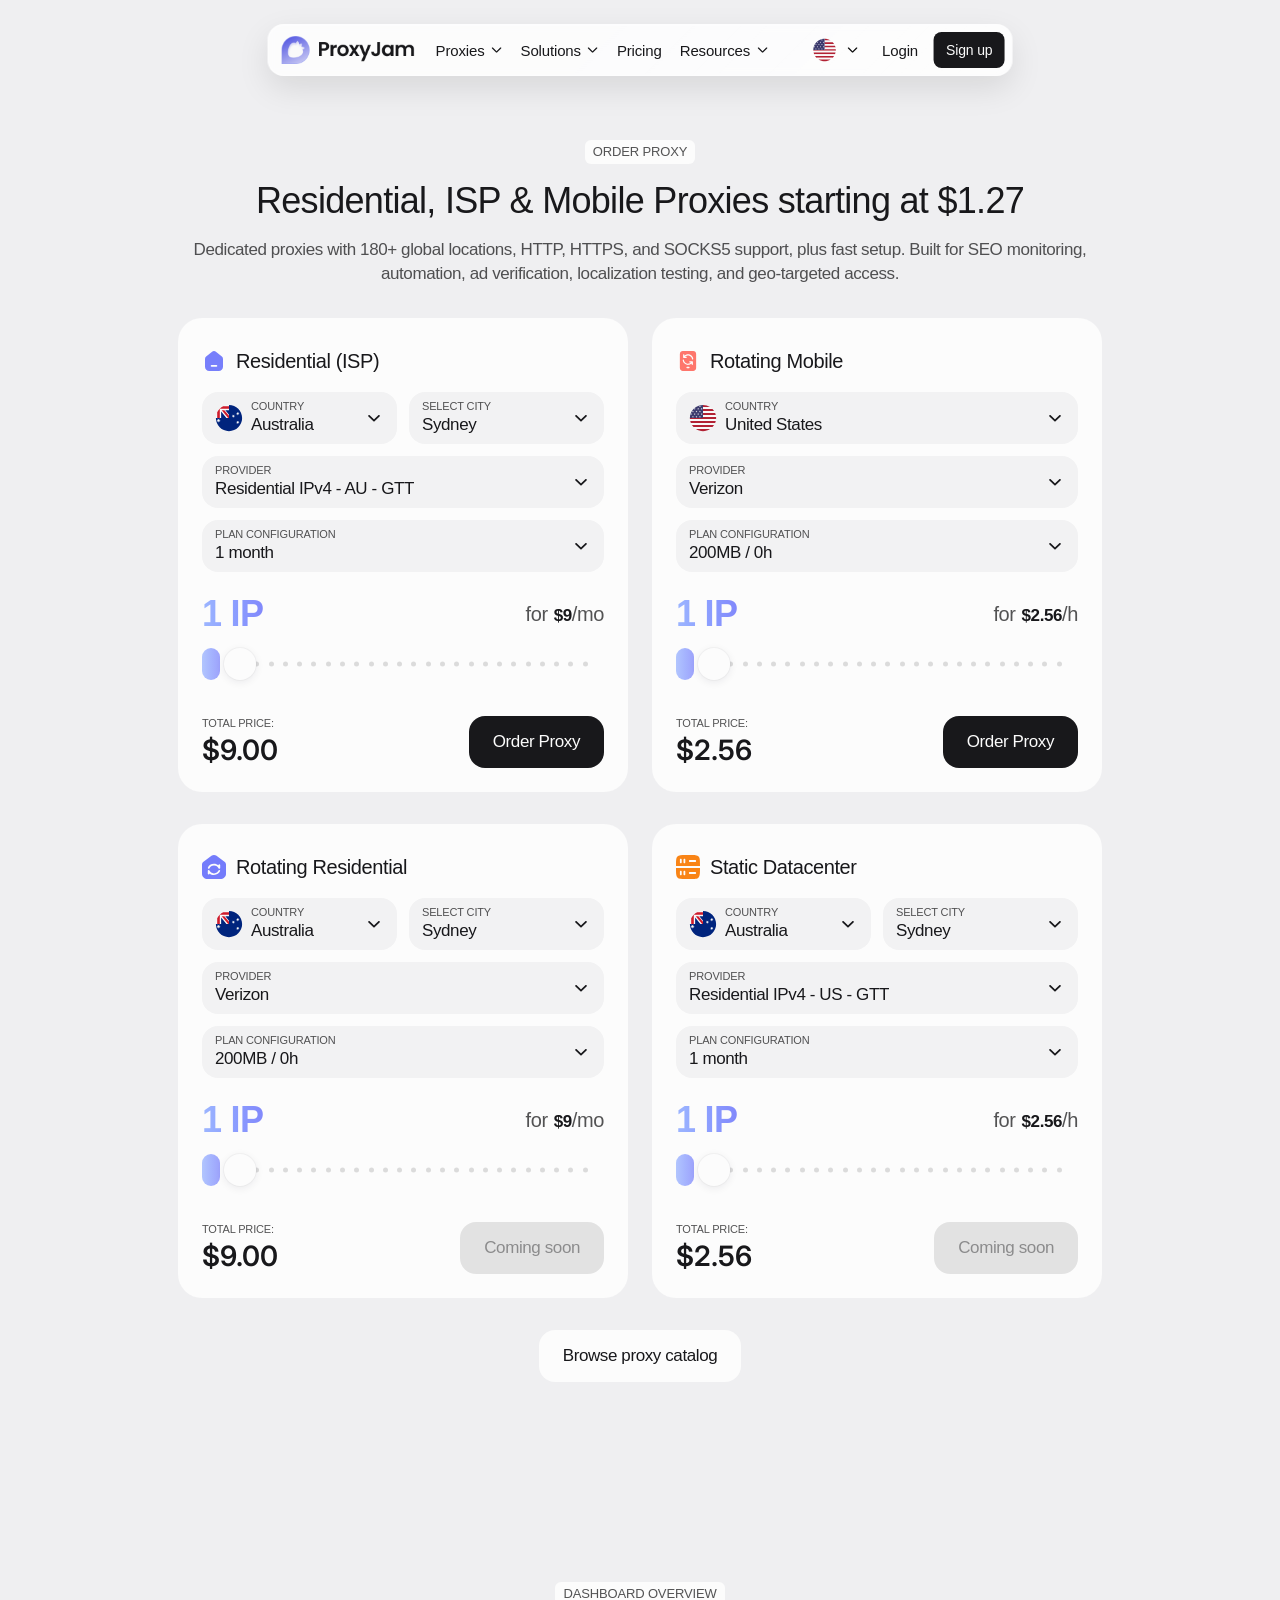
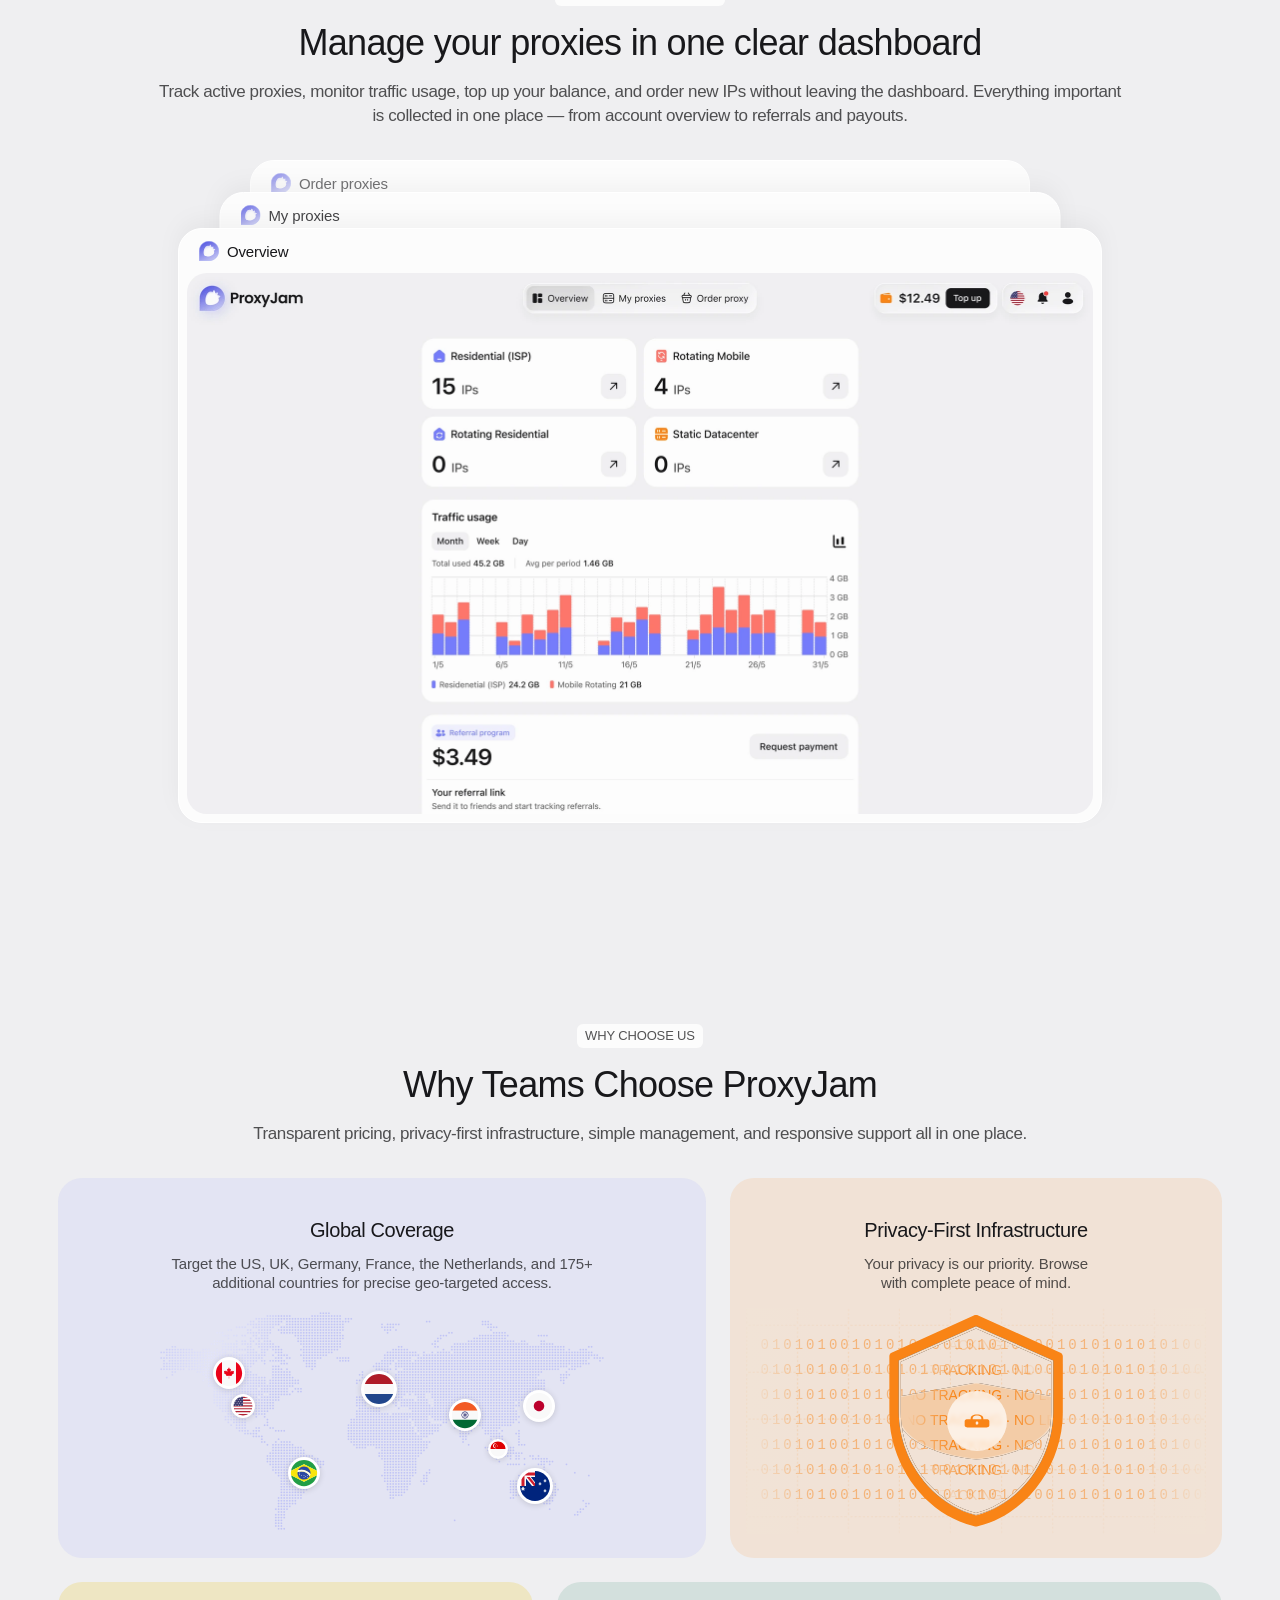
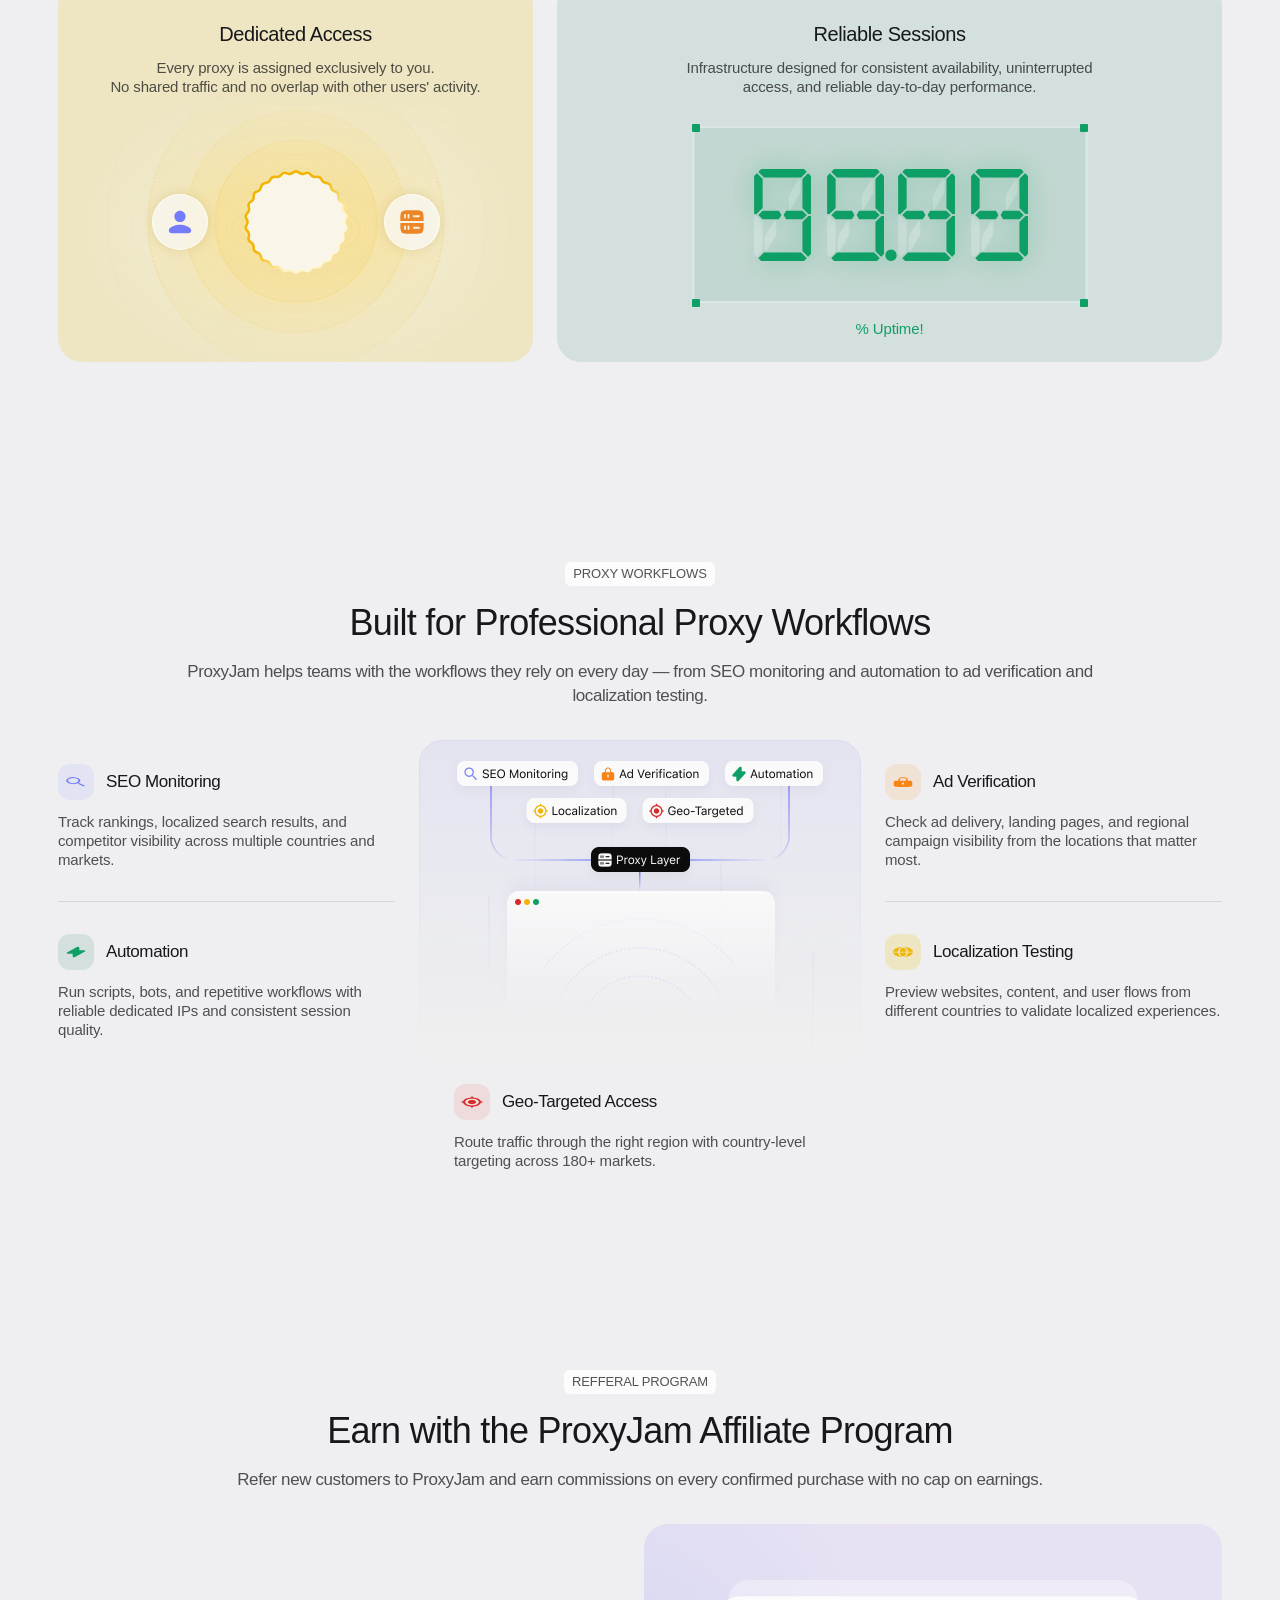
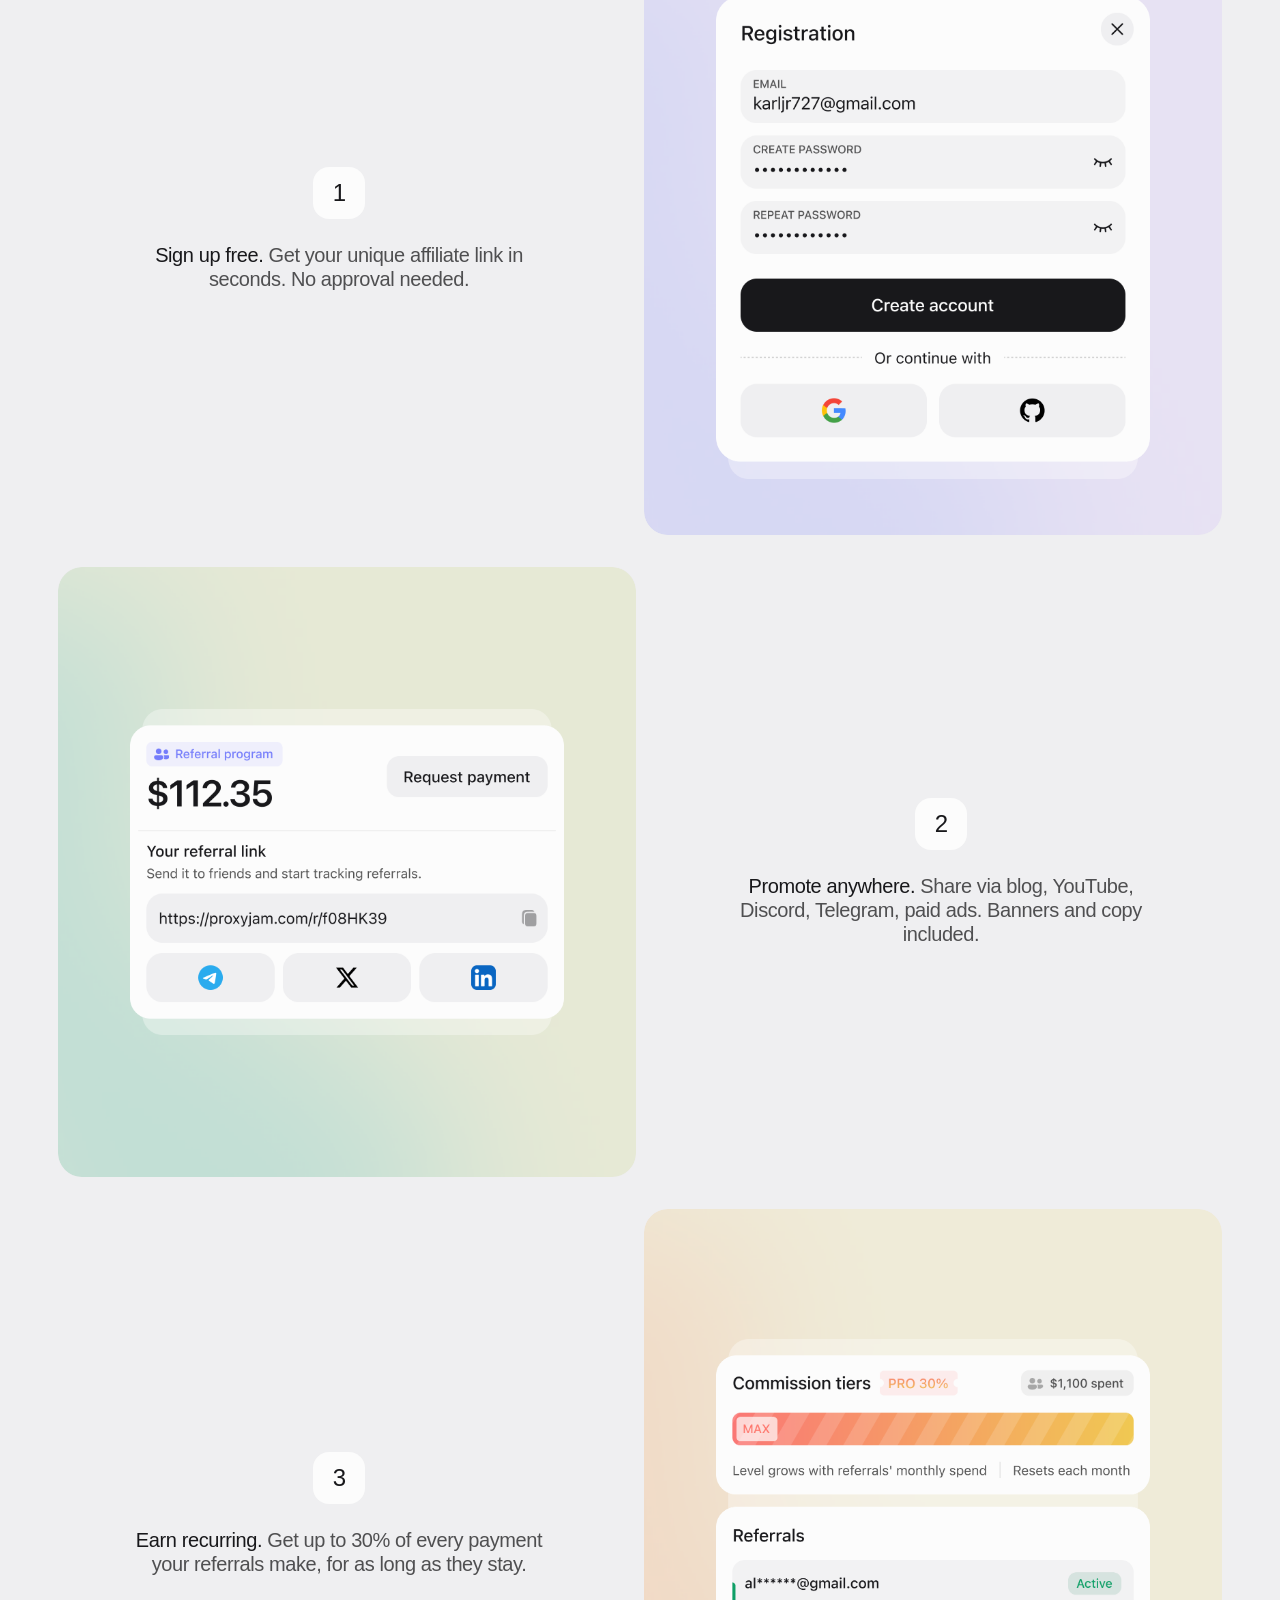
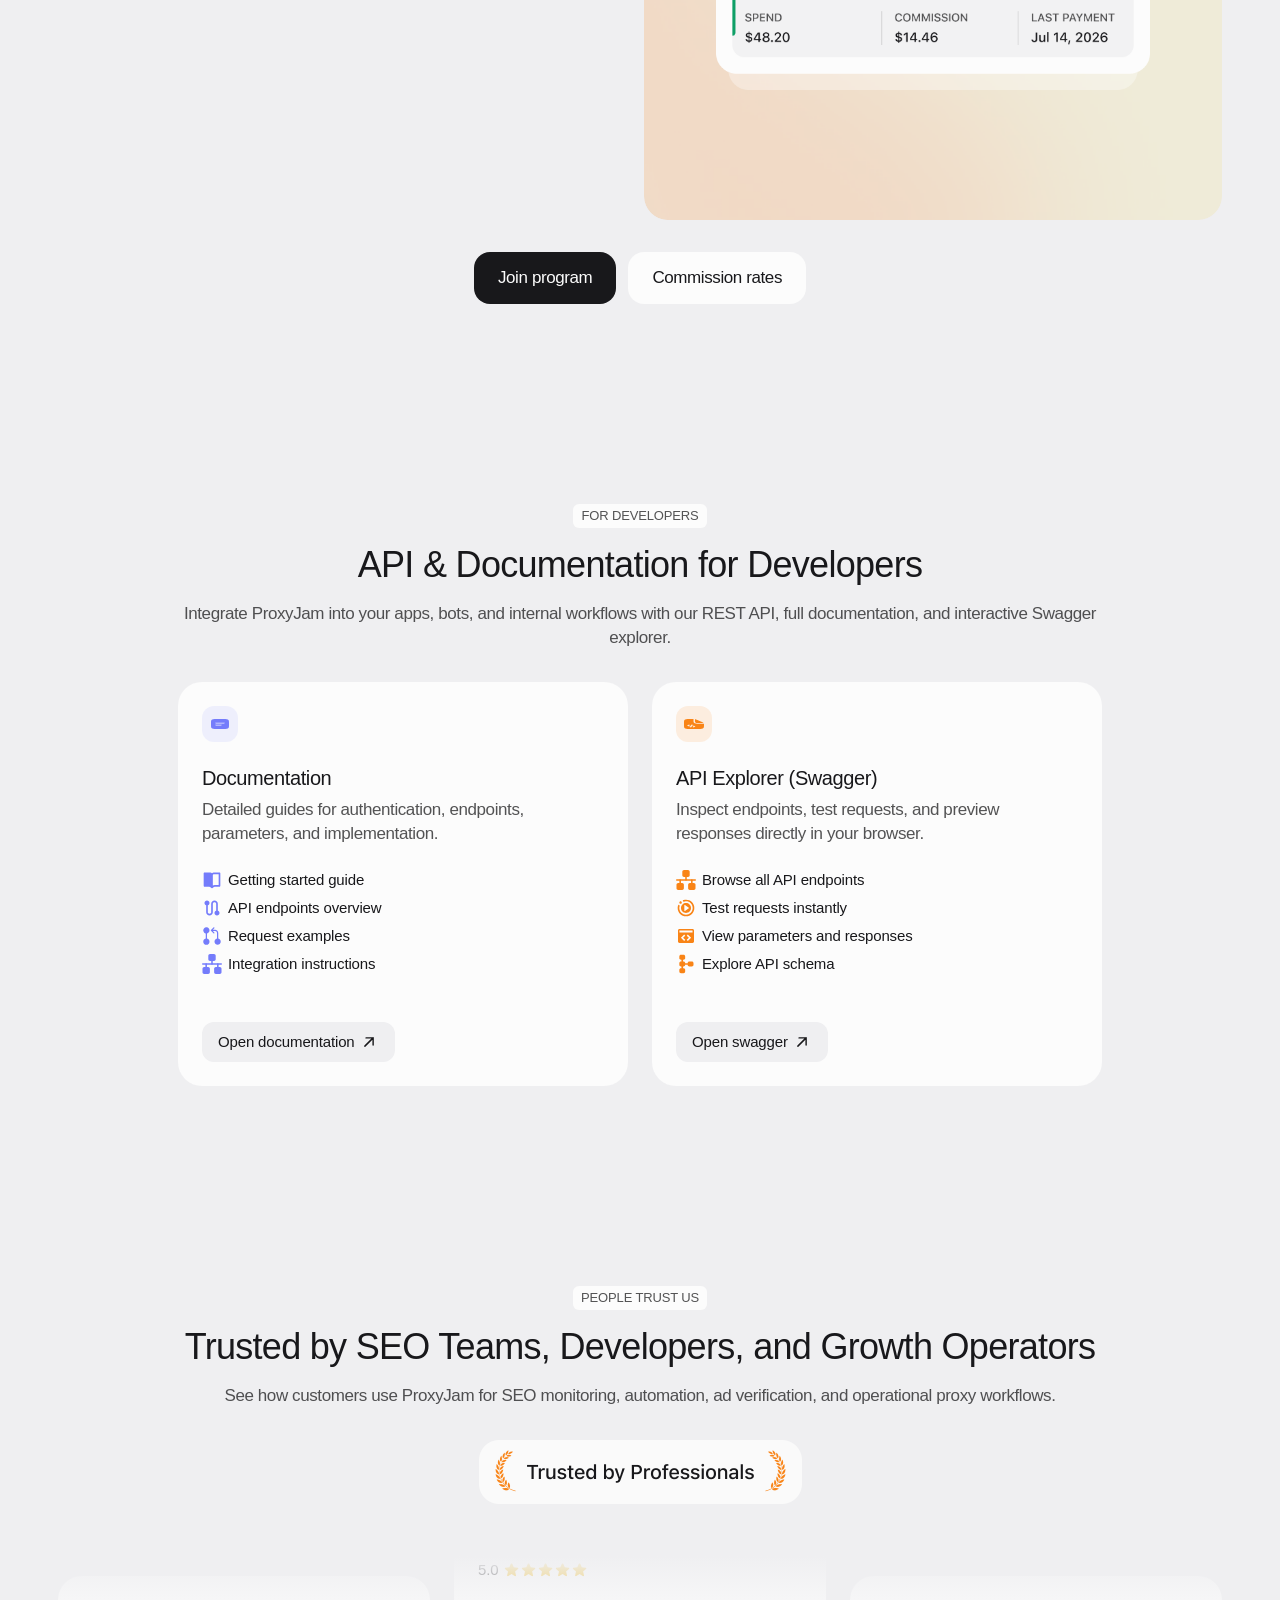
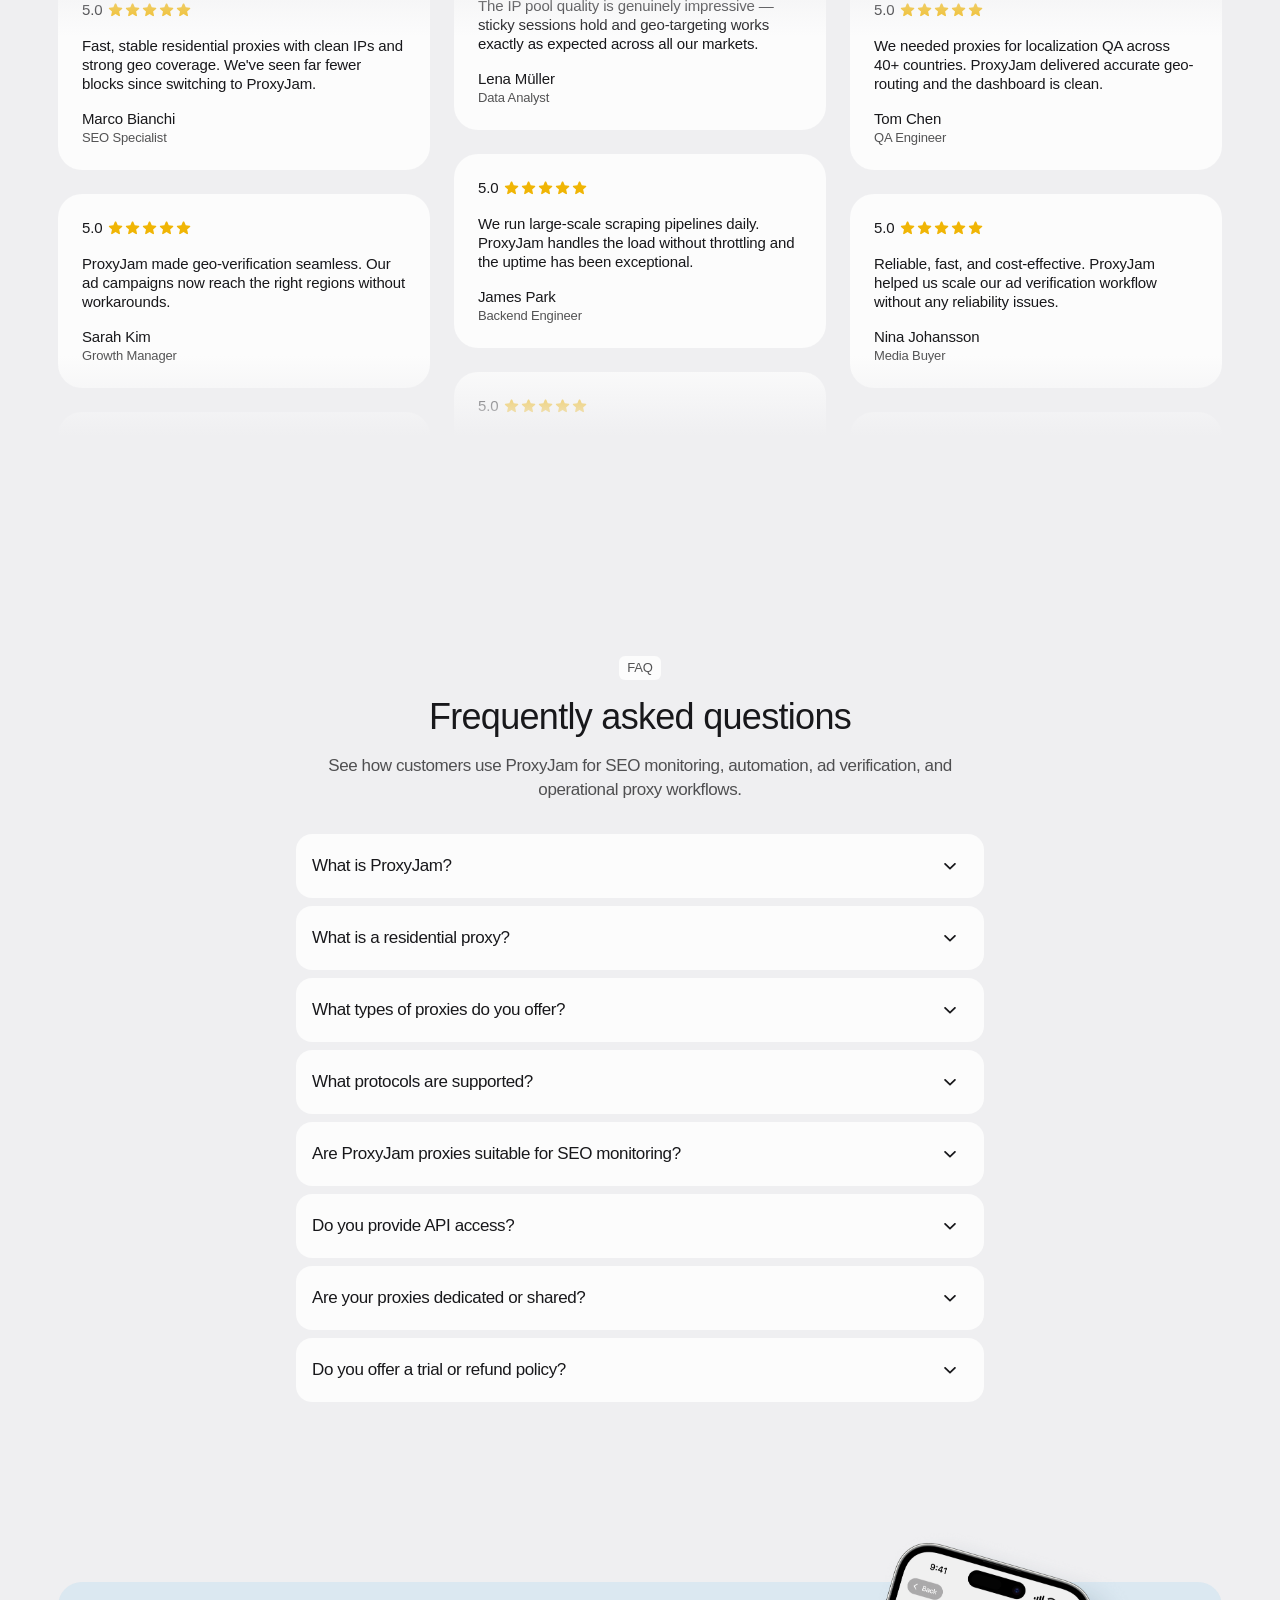
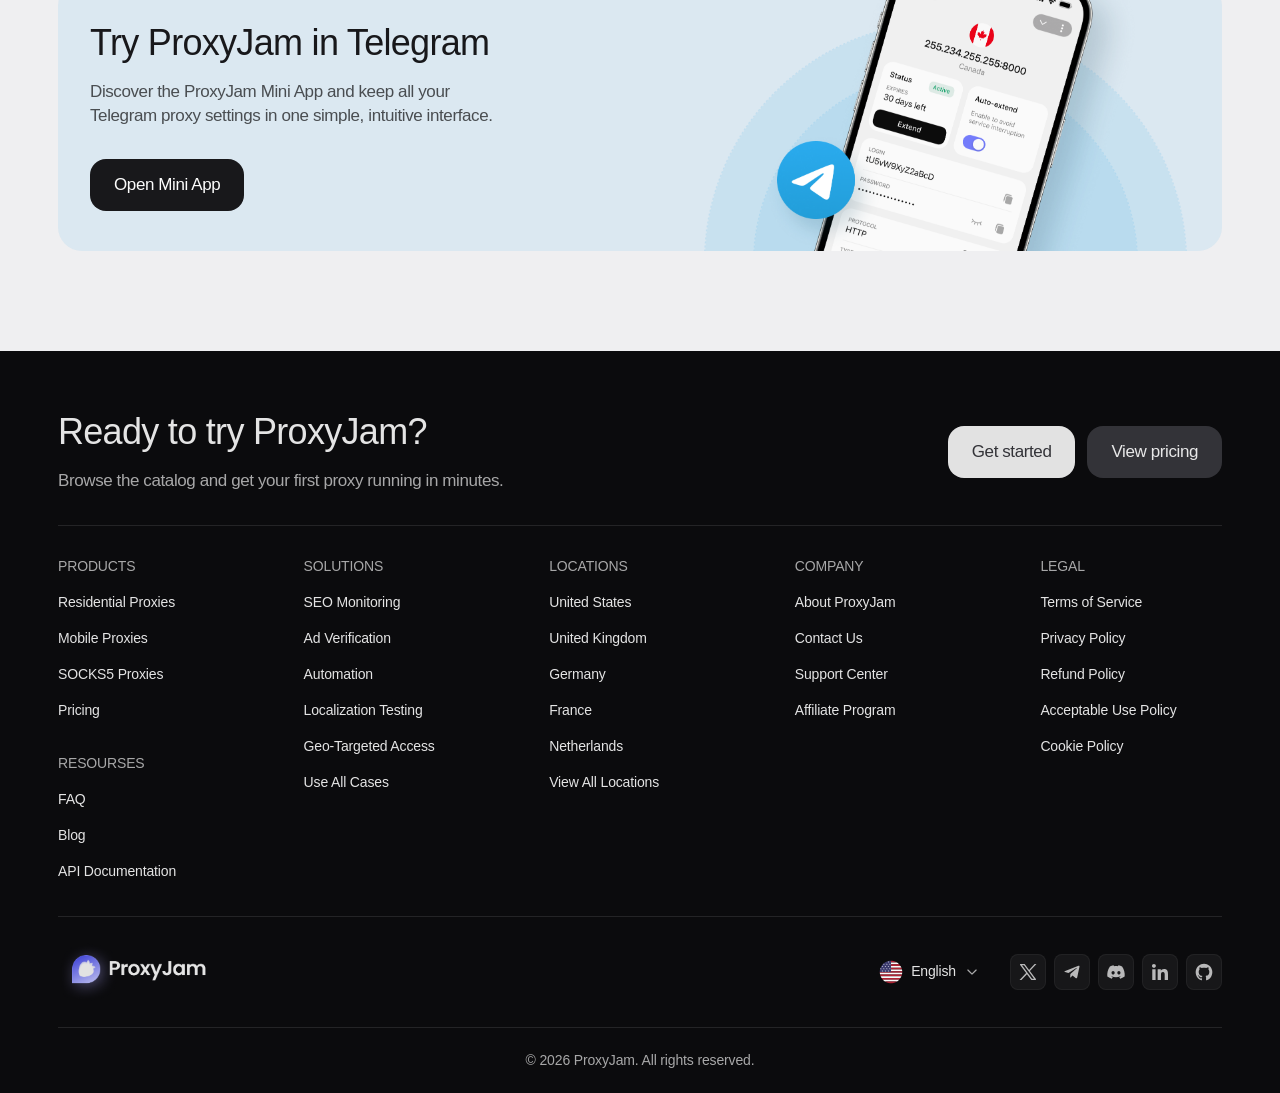
==== commit 99ae2335: "update my proxy screenshot" ====
--- a/index.html
+++ b/index.html
@@ -566,7 +566,7 @@
         <picture>
           <source srcset="assets/dash-proxies.webp" type="image/webp">
           <img class="dash-win-shot" src="assets/dash-proxies.png" width="1816" height="1084" loading="lazy" decoding="async"
-               alt="My proxies screen: a table of active proxies with country, credentials, protocol and expiry">
+               alt="My proxies screen: a filterable table of proxies with country, IP, login, password, protocol, expiry date and auto-extend toggles">
         </picture>
       </div>
 
--- a/css/common.css
+++ b/css/common.css
@@ -68,6 +68,9 @@
   --bg-surface-2:      #EFEFF1;
   --bg-overlay-subtle: rgba(0,0,0,0.05);  /* selected tab, subtle tint on any surface */
   --bg-scroll:         var(--color-neutral-85);  /* scrollbar thumb */
+  --bg-scroll-hover:   var(--color-neutral-80);  /* thumb, hovered/pressed */
+  --bg-scroll-inverse: var(--color-neutral-30);  /* same, on a dark surface */
+  --bg-scroll-inverse-hover: var(--color-neutral-35);
   --bg-subtle:         #F2F2F3;
   --bg-subtle-hover:   #EFEFF1;
   --bg-overlay:        rgba(34,34,38,0.47);
@@ -86,6 +89,7 @@
   --text-primary:      #18181B;
   --text-secondary:    rgba(11,11,13,0.70);
   --text-disabled:     rgba(11,11,13,0.40);
+  --text-accent:       var(--status-brand-surface);
   --text-inverse:      #FCFCFC;
   /* Inverse text on dark surfaces (footer) */
   --text-inverse-primary:   rgba(252,252,252,0.90);
@@ -129,6 +133,7 @@
   /* Typography — font families */
   --font-sans:         "SF Pro Text", -apple-system, sans-serif;
   --font-sans-display: "SF Pro Display", -apple-system, sans-serif;
+  --font-mono:         ui-monospace, "SF Mono", "Menlo", monospace;
 
   /* Letter-spacing primitives (Figma tracking variables) */
   --tracking-015: -0.15px;
@@ -225,6 +230,13 @@
 }
 
 *, *::before, *::after { box-sizing: border-box; margin: 0; padding: 0; }
+
+/* In-page links: glide instead of jumping, and stop clear of the fixed header */
+html { scroll-behavior: smooth; }
+:target { scroll-margin-top: 92px; }
+@media (prefers-reduced-motion: reduce) {
+  html { scroll-behavior: auto; }
+}
 img { -webkit-user-drag: none; user-select: none; -webkit-user-select: none; }
 
 /* Overscroll canvas: light when rubber-banding at top, footer-dark at bottom.
@@ -330,6 +342,63 @@
 .icon-tile--warning   { background: var(--status-warning-bg); }
 .icon-tile--attention { background: var(--status-attention-bg); }
 .icon-tile--error     { background: var(--status-error-bg); }
+
+/* ── Scrollbar ──
+   Drawn scrollbar for a scrolling box (js/scrollbar.js). The native one is an
+   overlay on macOS/iOS, so it can't be placed next to the content. */
+.scrollbar {
+  flex-shrink: 0;
+}
+.scrollbar[hidden] { display: none; }
+
+/* Padding follows the drawn component: 4px towards the content, 2px towards the
+   outer edge — so the thumb reads 10px thick either way. The horizontal bar is
+   that same component rotated, which rotates its padding with it. */
+.scrollbar--x {
+  width: 100%;
+  height: 16px;
+  padding: 4px 4px 2px 4px;
+}
+/* stretches to the flex row it sits in — a height of 100% would add to any
+   vertical margin and push the bar past the container */
+.scrollbar--y {
+  width: 16px;
+  align-self: stretch;
+  padding: 4px 2px 4px 4px;
+}
+
+/* `menu` size — 11px bar with a 5px thumb, for bars inside a component */
+.scrollbar--sm.scrollbar--x { height: 11px; padding: 4px 9px 2px; }
+.scrollbar--sm.scrollbar--y { width: 11px; padding: 9px 2px 9px 4px; }
+.scrollbar--sm.scrollbar--x:hover,
+.scrollbar--sm.scrollbar--x:has(.scrollbar-thumb:active) { padding: 2px 12px; }
+.scrollbar--sm.scrollbar--y:hover,
+.scrollbar--sm.scrollbar--y:has(.scrollbar-thumb:active) { padding: 12px 2px; }
+
+.scrollbar-thumb {
+  display: block;
+  background: var(--bg-scroll);
+  border-radius: var(--radius-200);
+  cursor: grab;
+  transition: background 0.12s ease;
+}
+.scrollbar--x .scrollbar-thumb { height: 100%; }
+.scrollbar--y .scrollbar-thumb { width: 100%; }
+.scrollbar-thumb:active { cursor: grabbing; }
+
+/* Hover/press: padding evens out to 2px across the bar, so the thumb grows
+   from 10 to 12, and the colour deepens */
+.scrollbar--y:hover,
+.scrollbar--y:has(.scrollbar-thumb:active) { padding: 4px 2px; }
+.scrollbar--x:hover,
+.scrollbar--x:has(.scrollbar-thumb:active) { padding: 2px 4px; }
+.scrollbar:hover .scrollbar-thumb,
+.scrollbar .scrollbar-thumb:active { background: var(--bg-scroll-hover); }
+
+/* On a dark surface the thumb flips to a light tint */
+.scrollbar--inverse .scrollbar-thumb { background: var(--bg-scroll-inverse); }
+.scrollbar--inverse:hover .scrollbar-thumb,
+.scrollbar--inverse .scrollbar-thumb:active { background: var(--bg-scroll-inverse-hover); }
 
 .section-label {
   background: var(--bg-surface-1);
